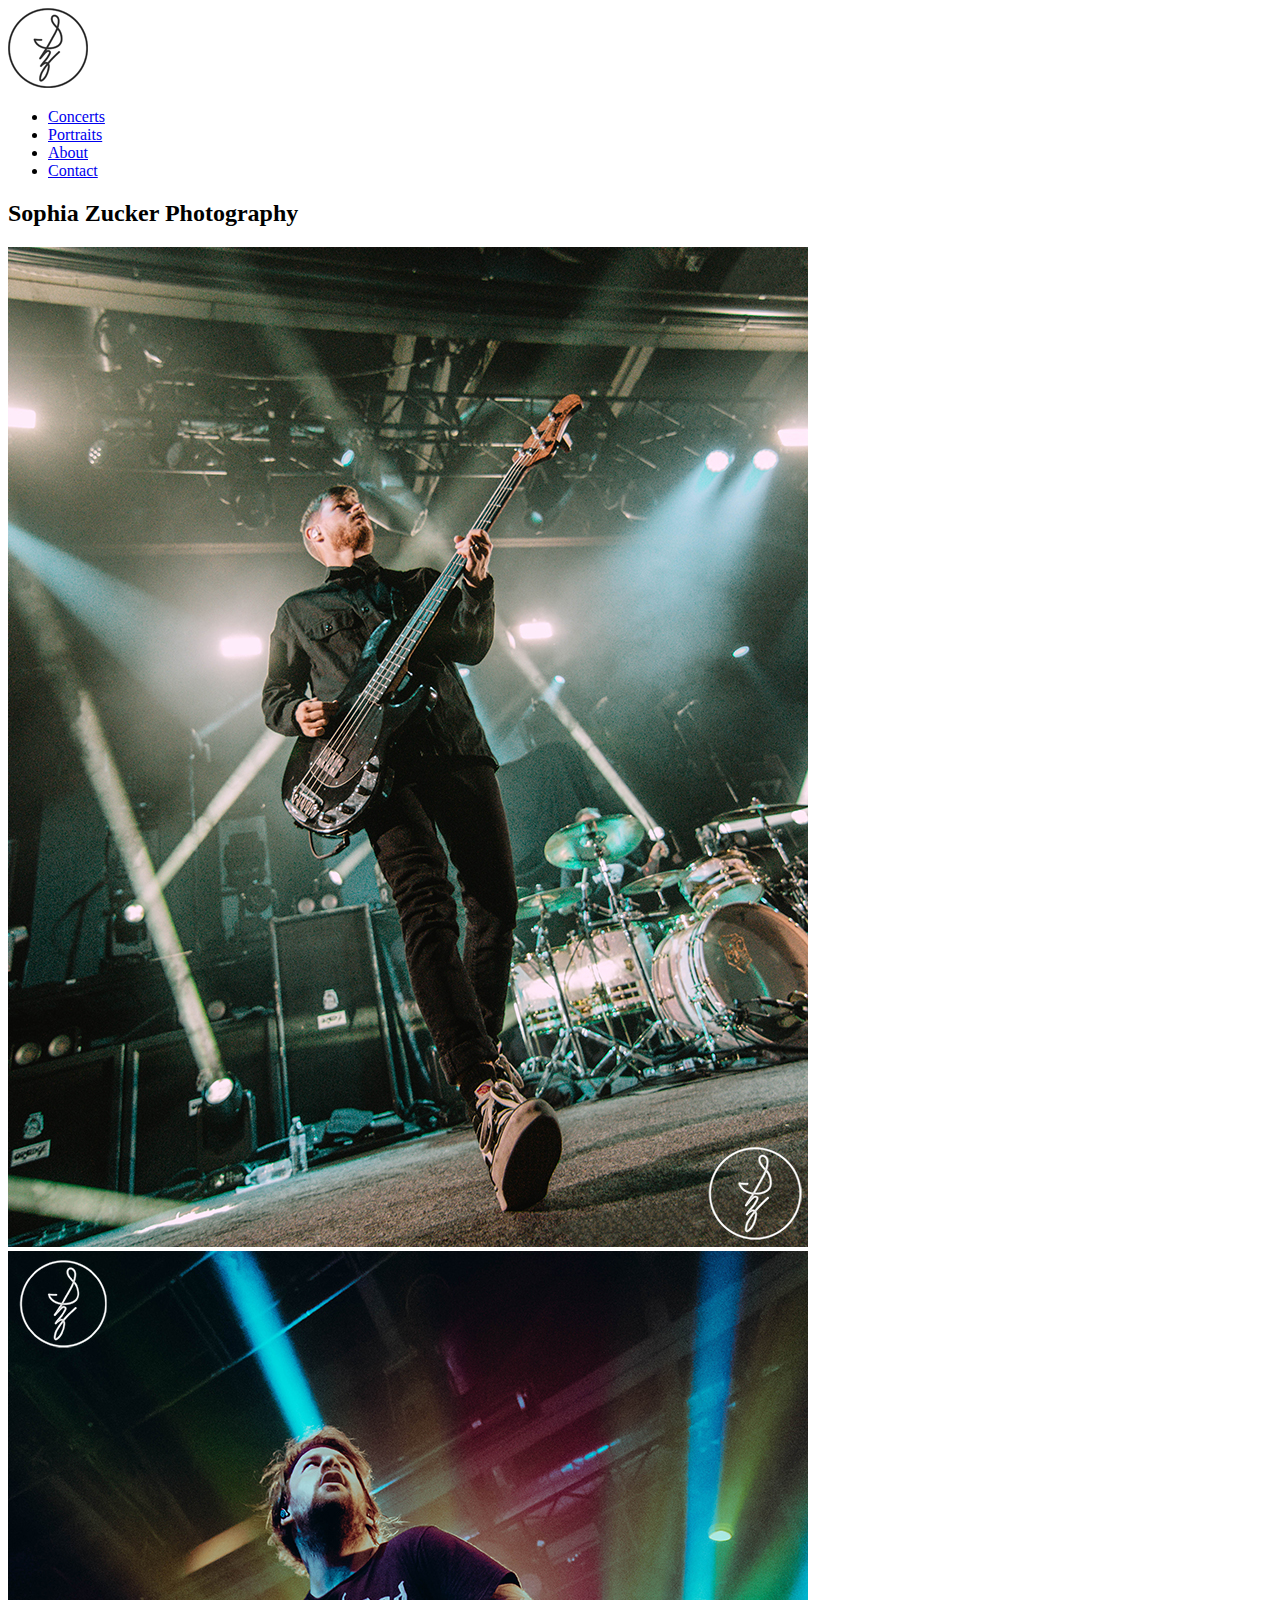
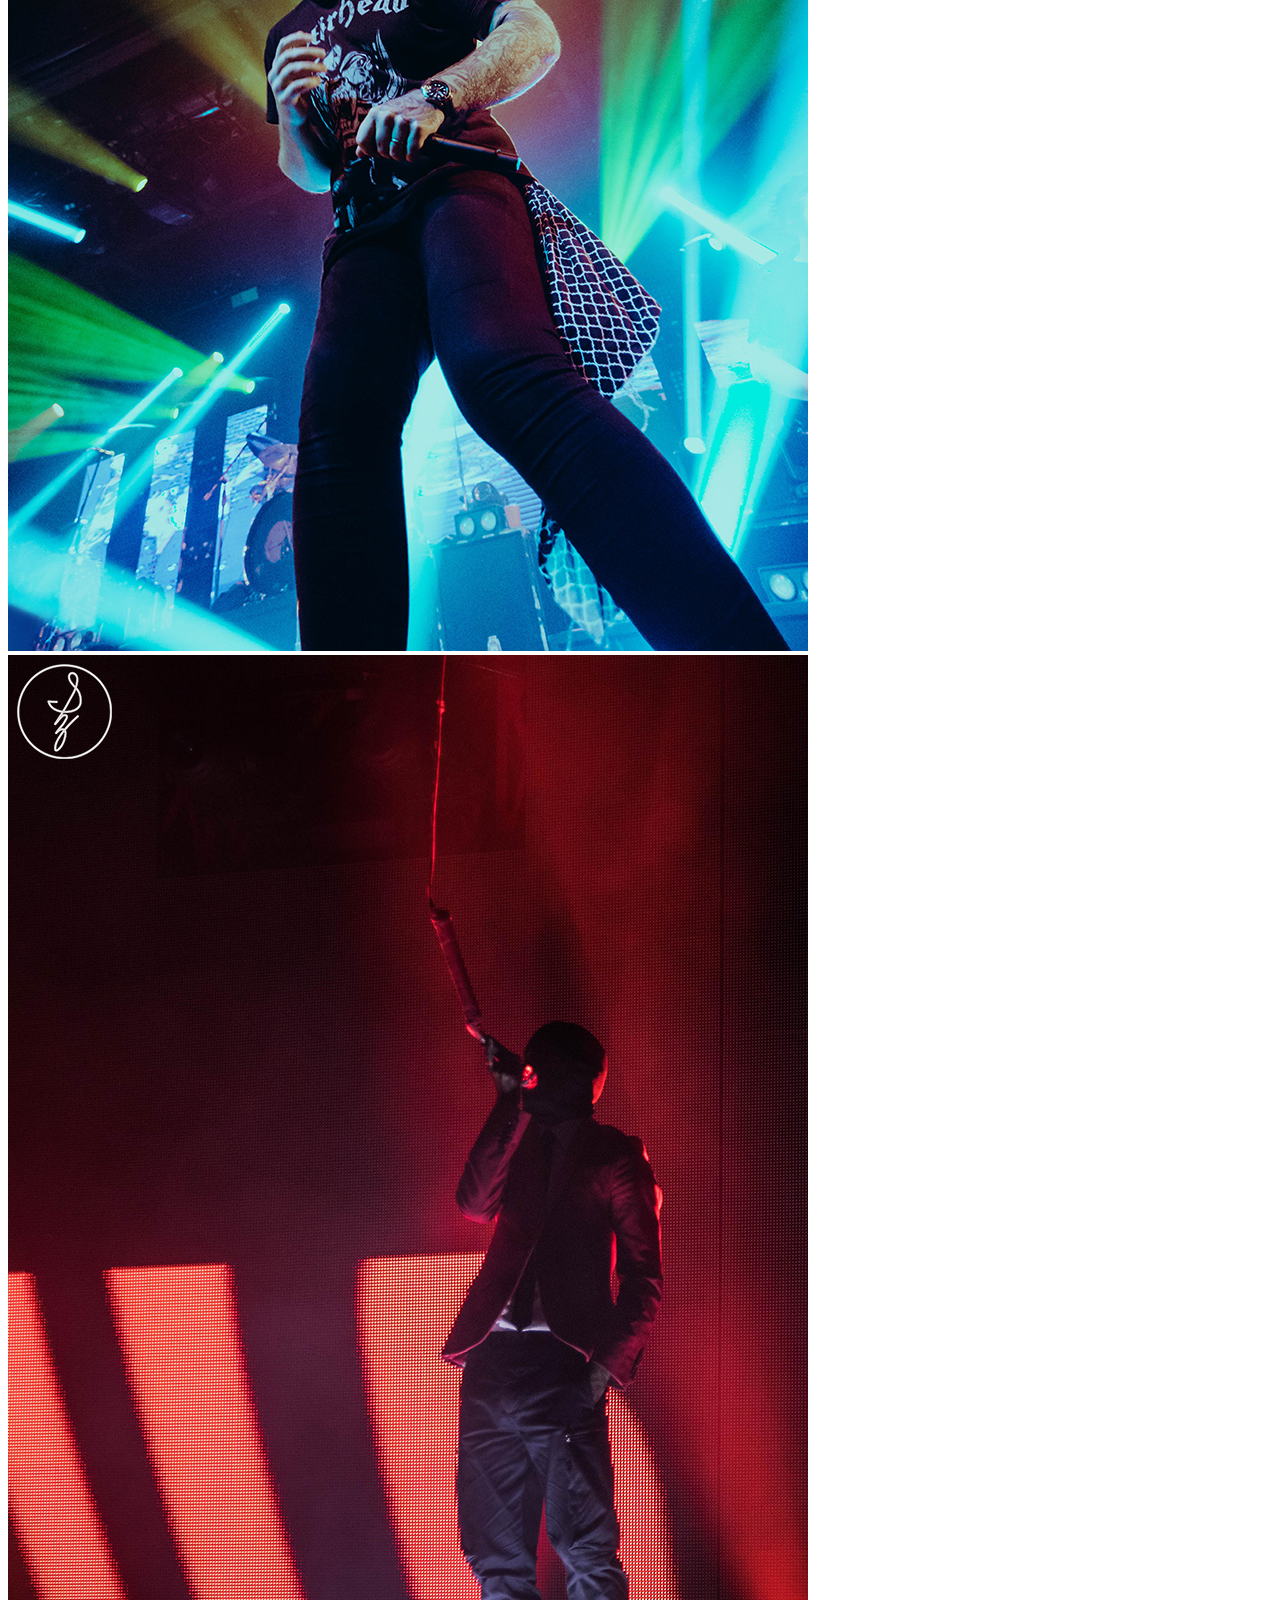
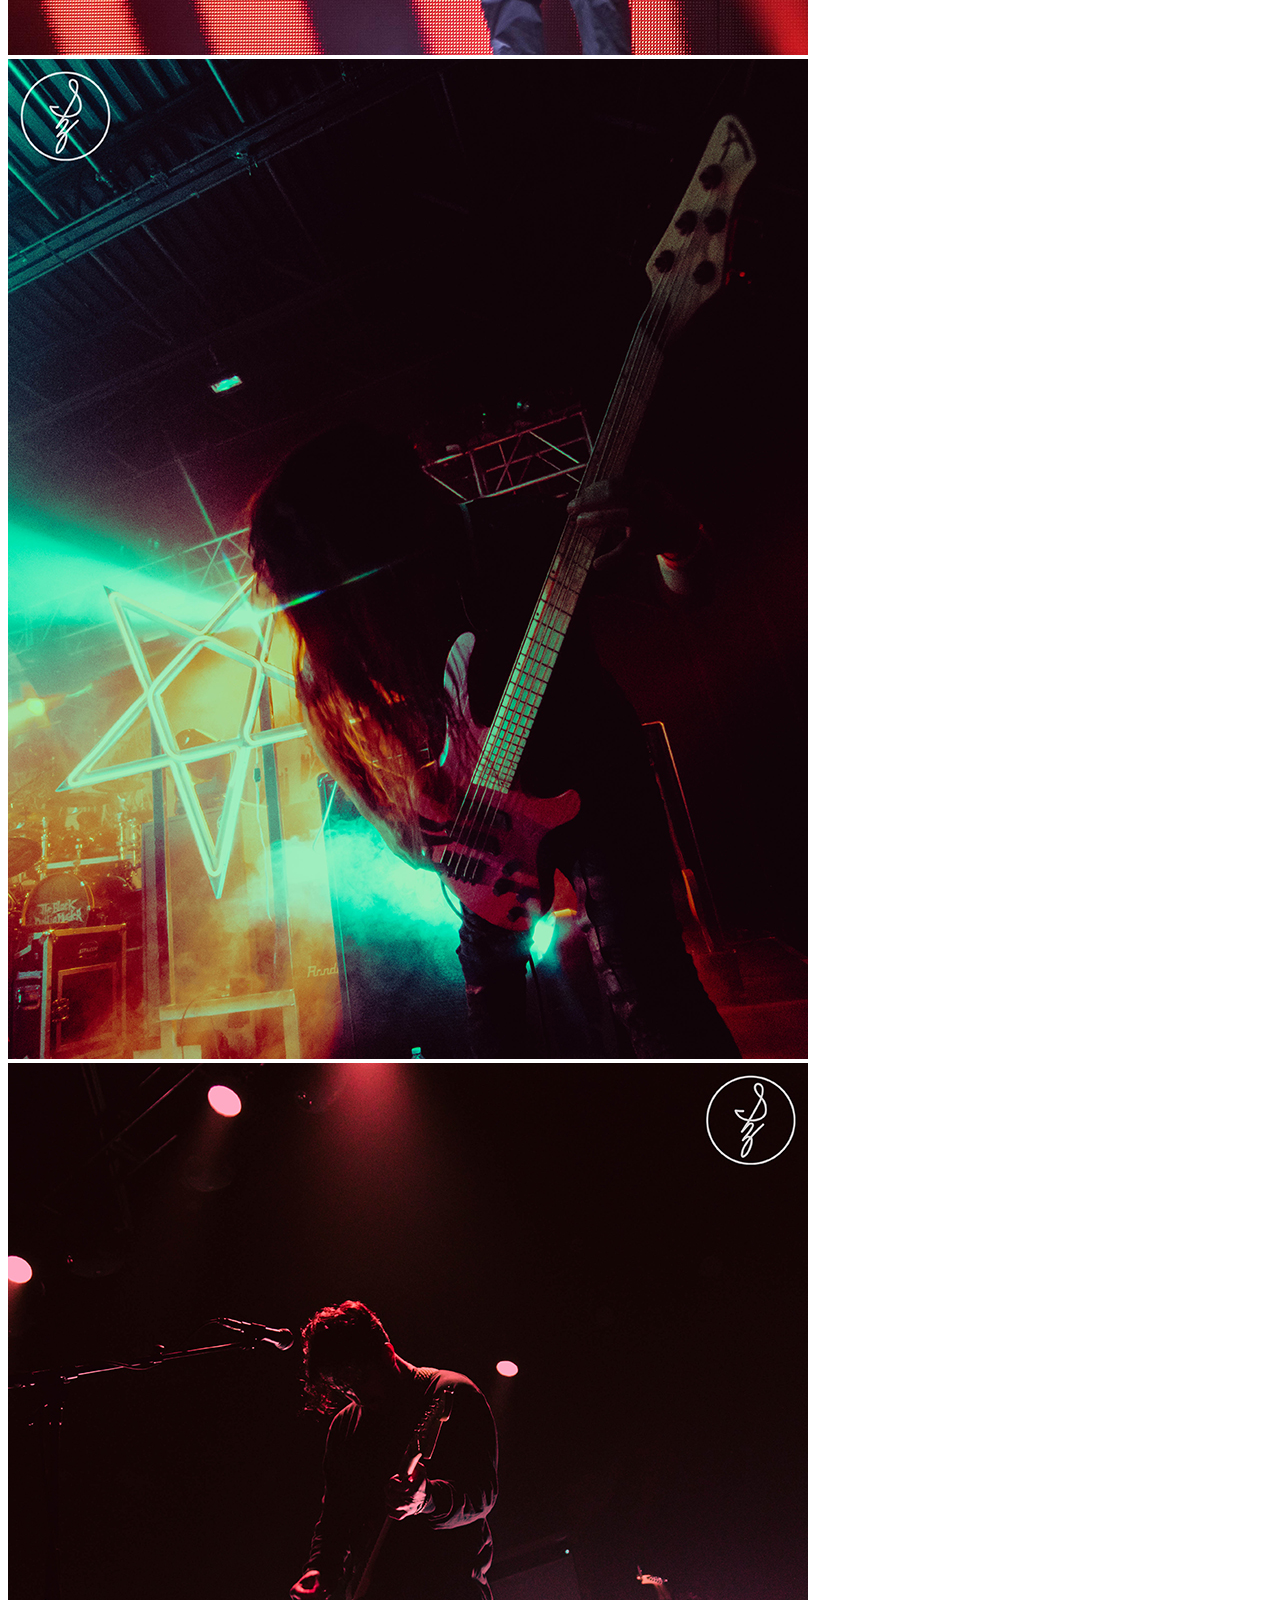
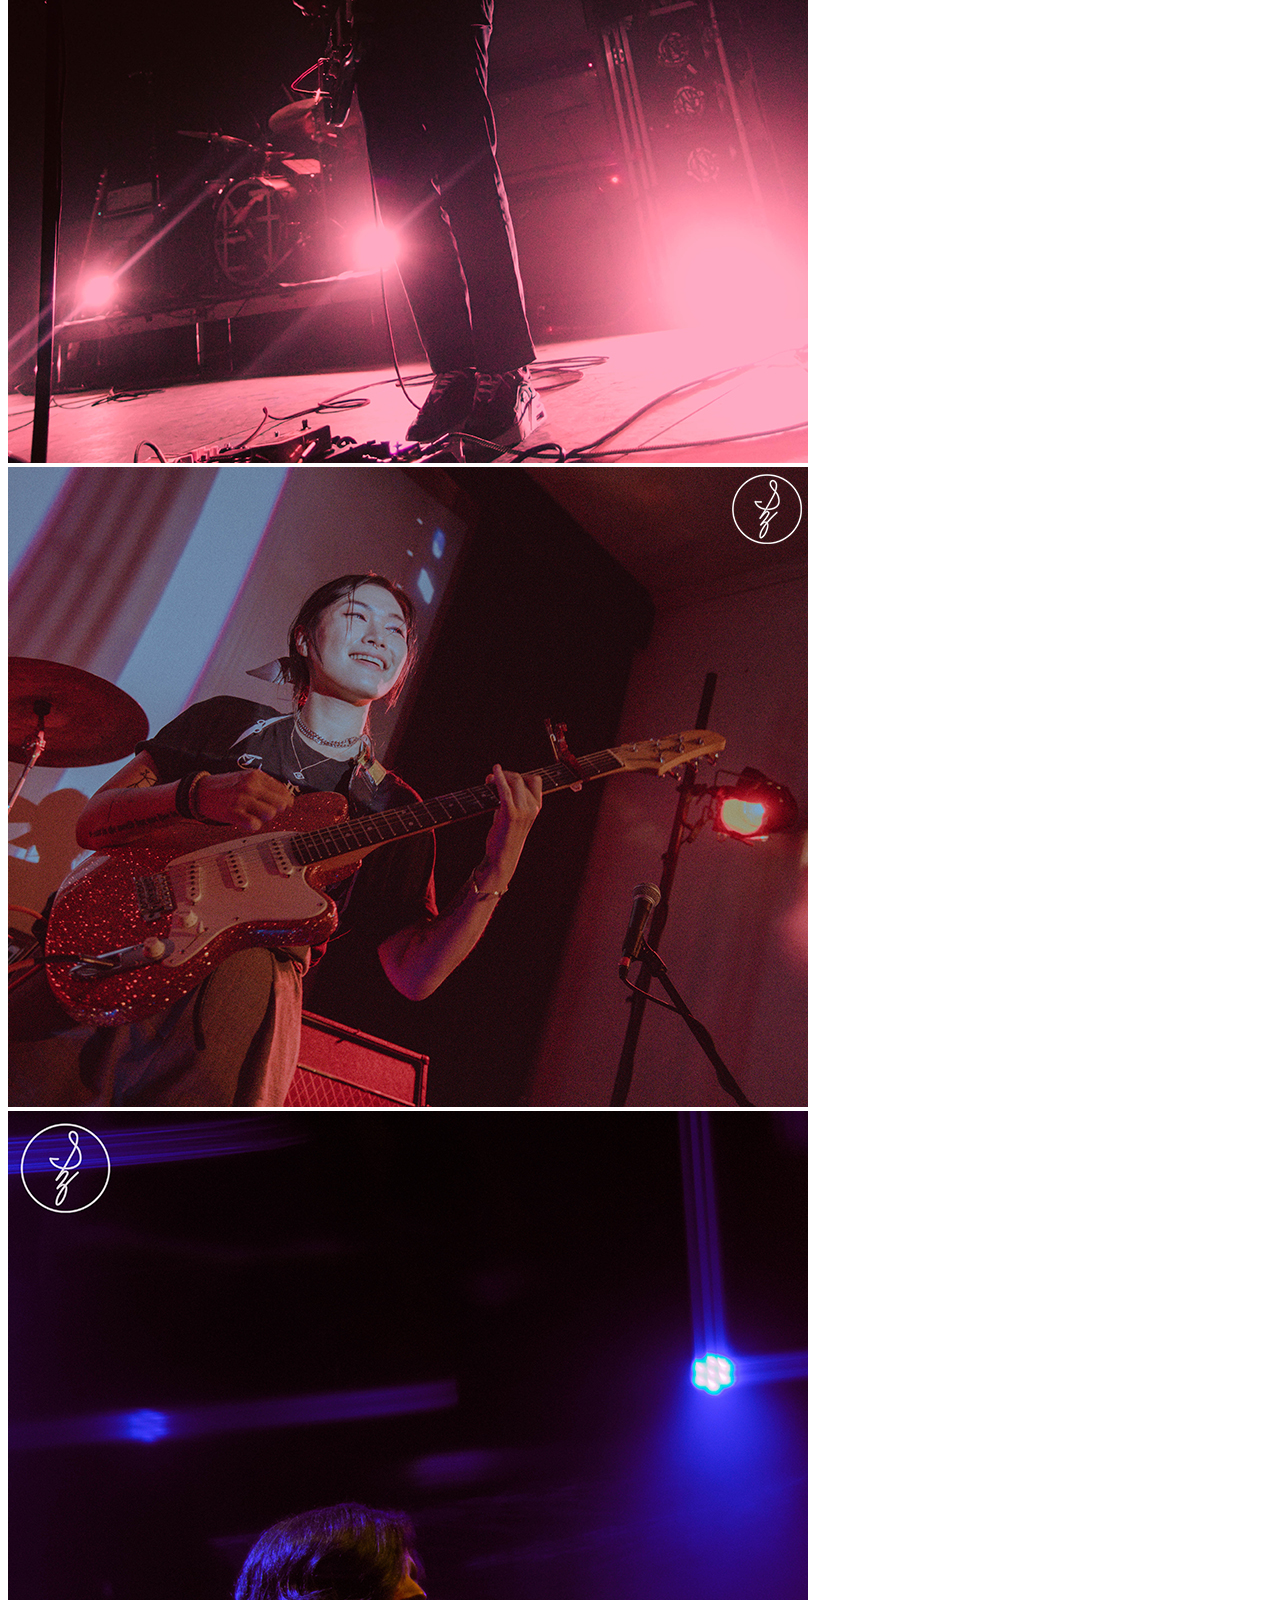
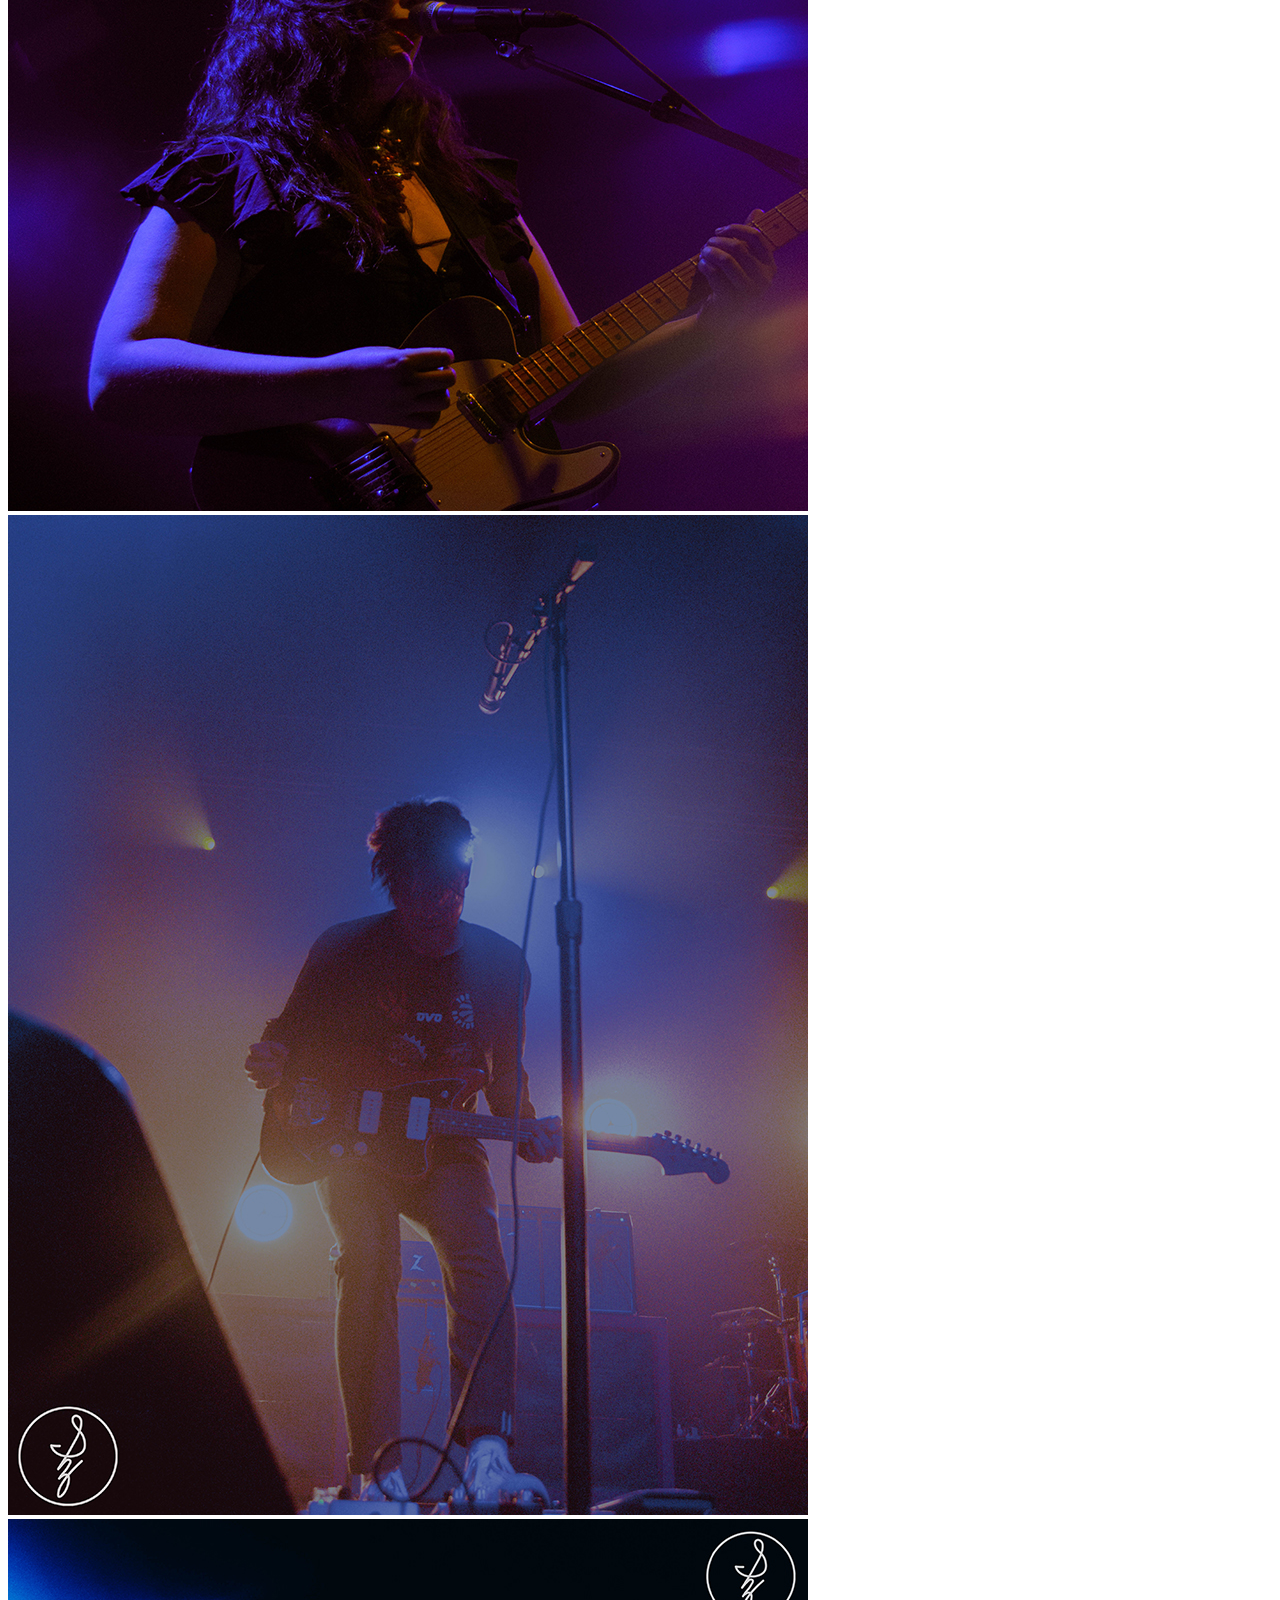
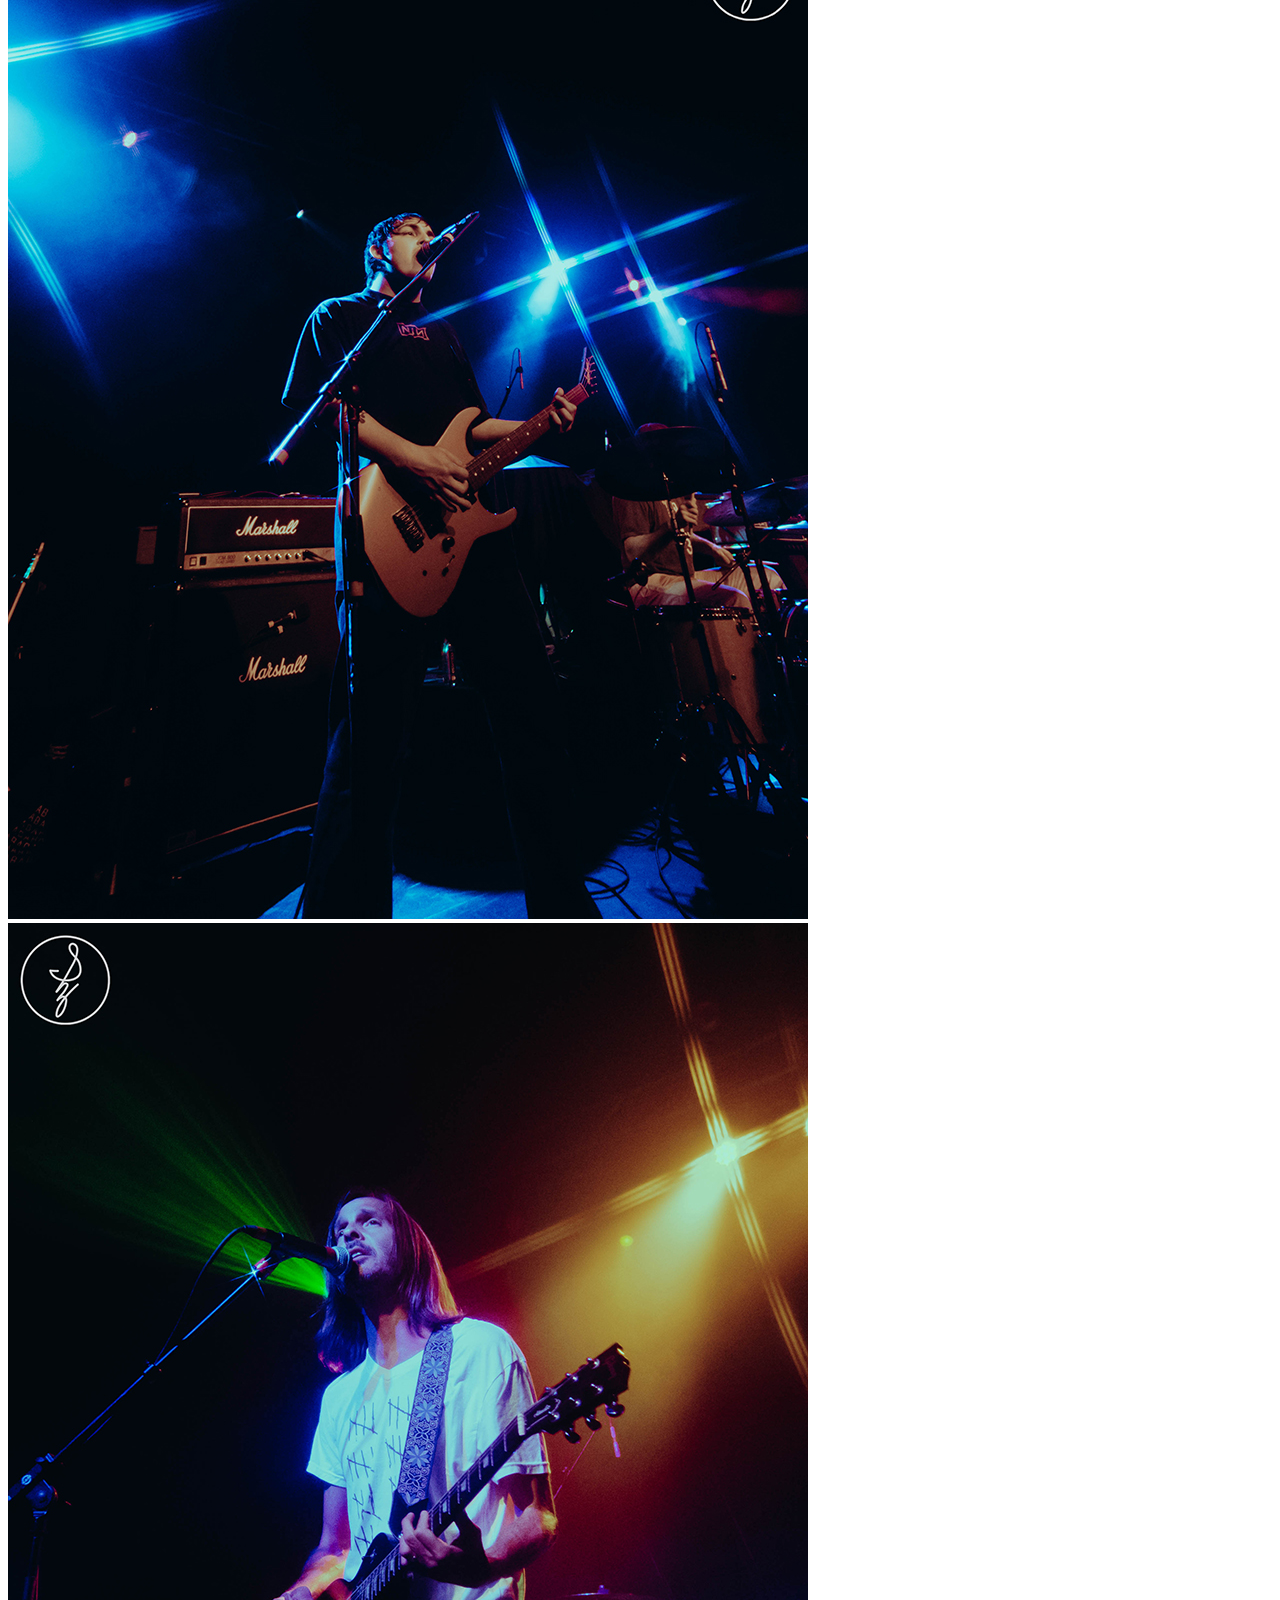
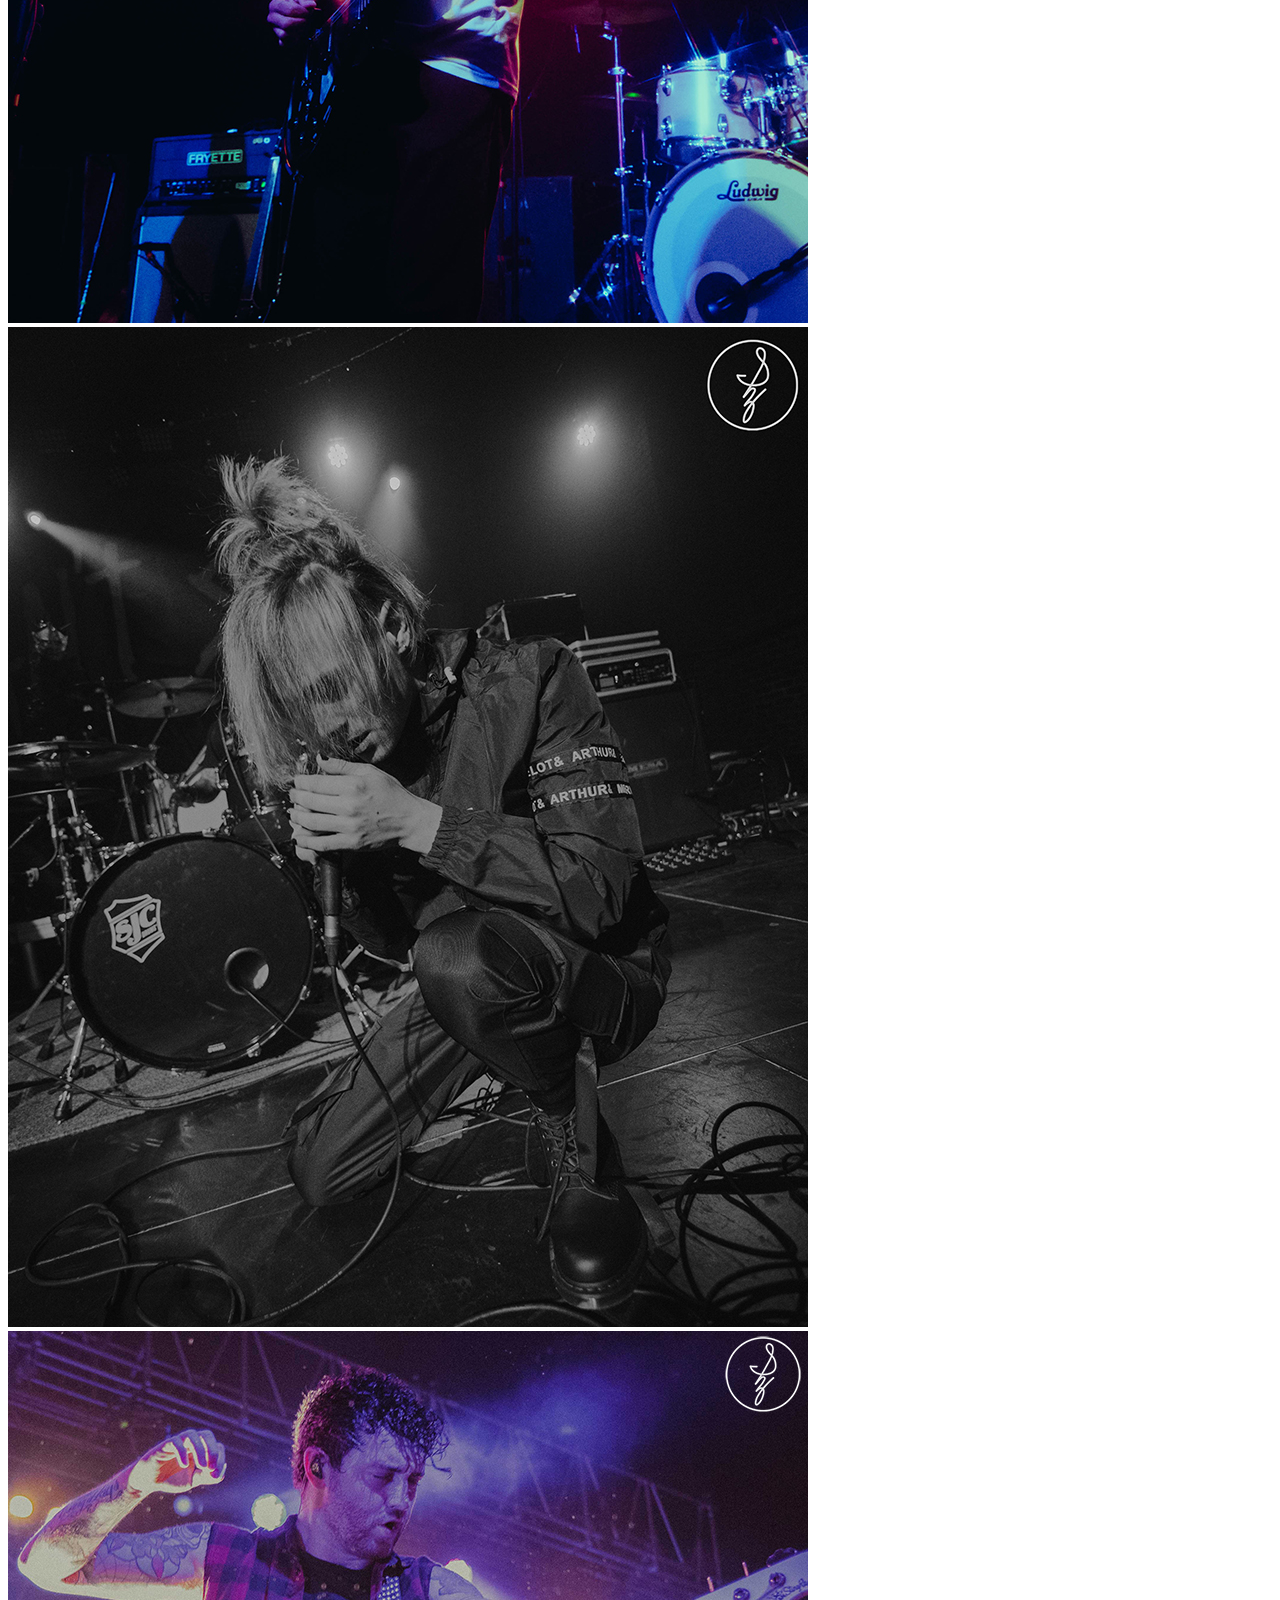
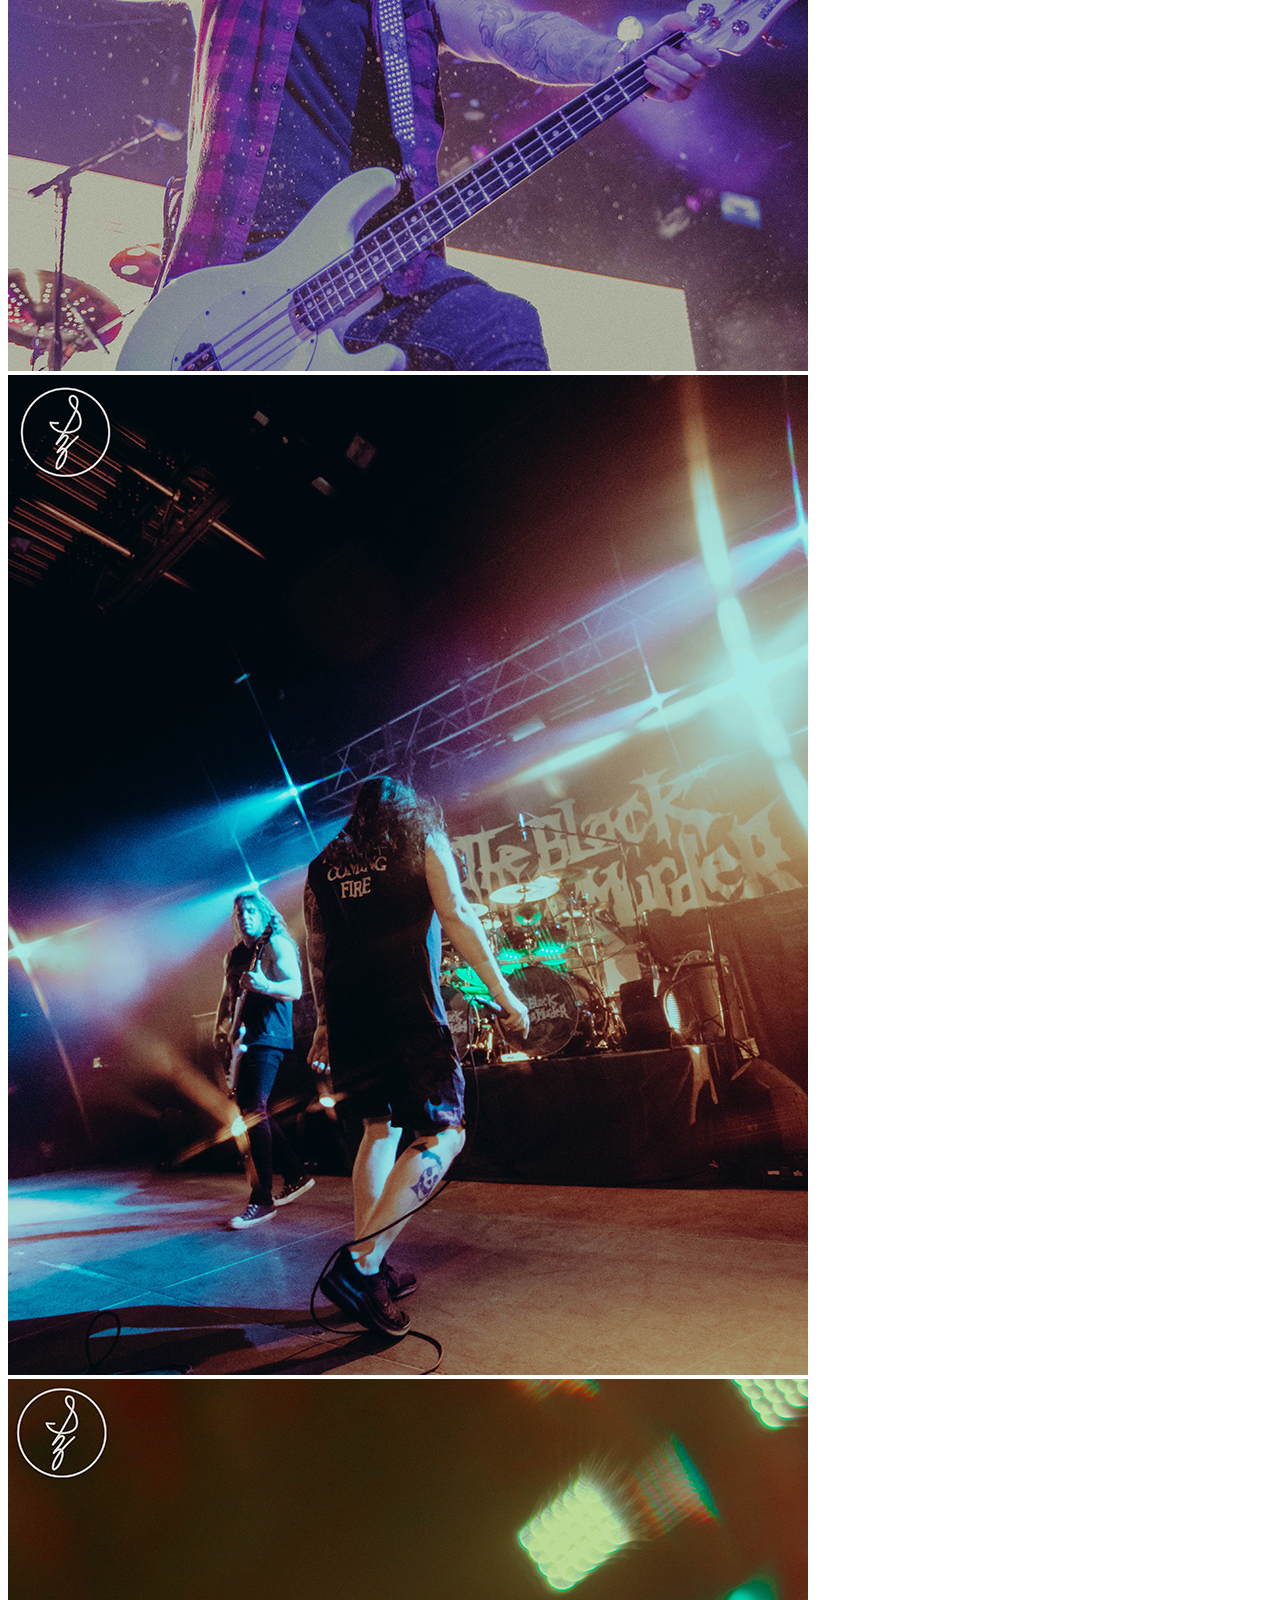
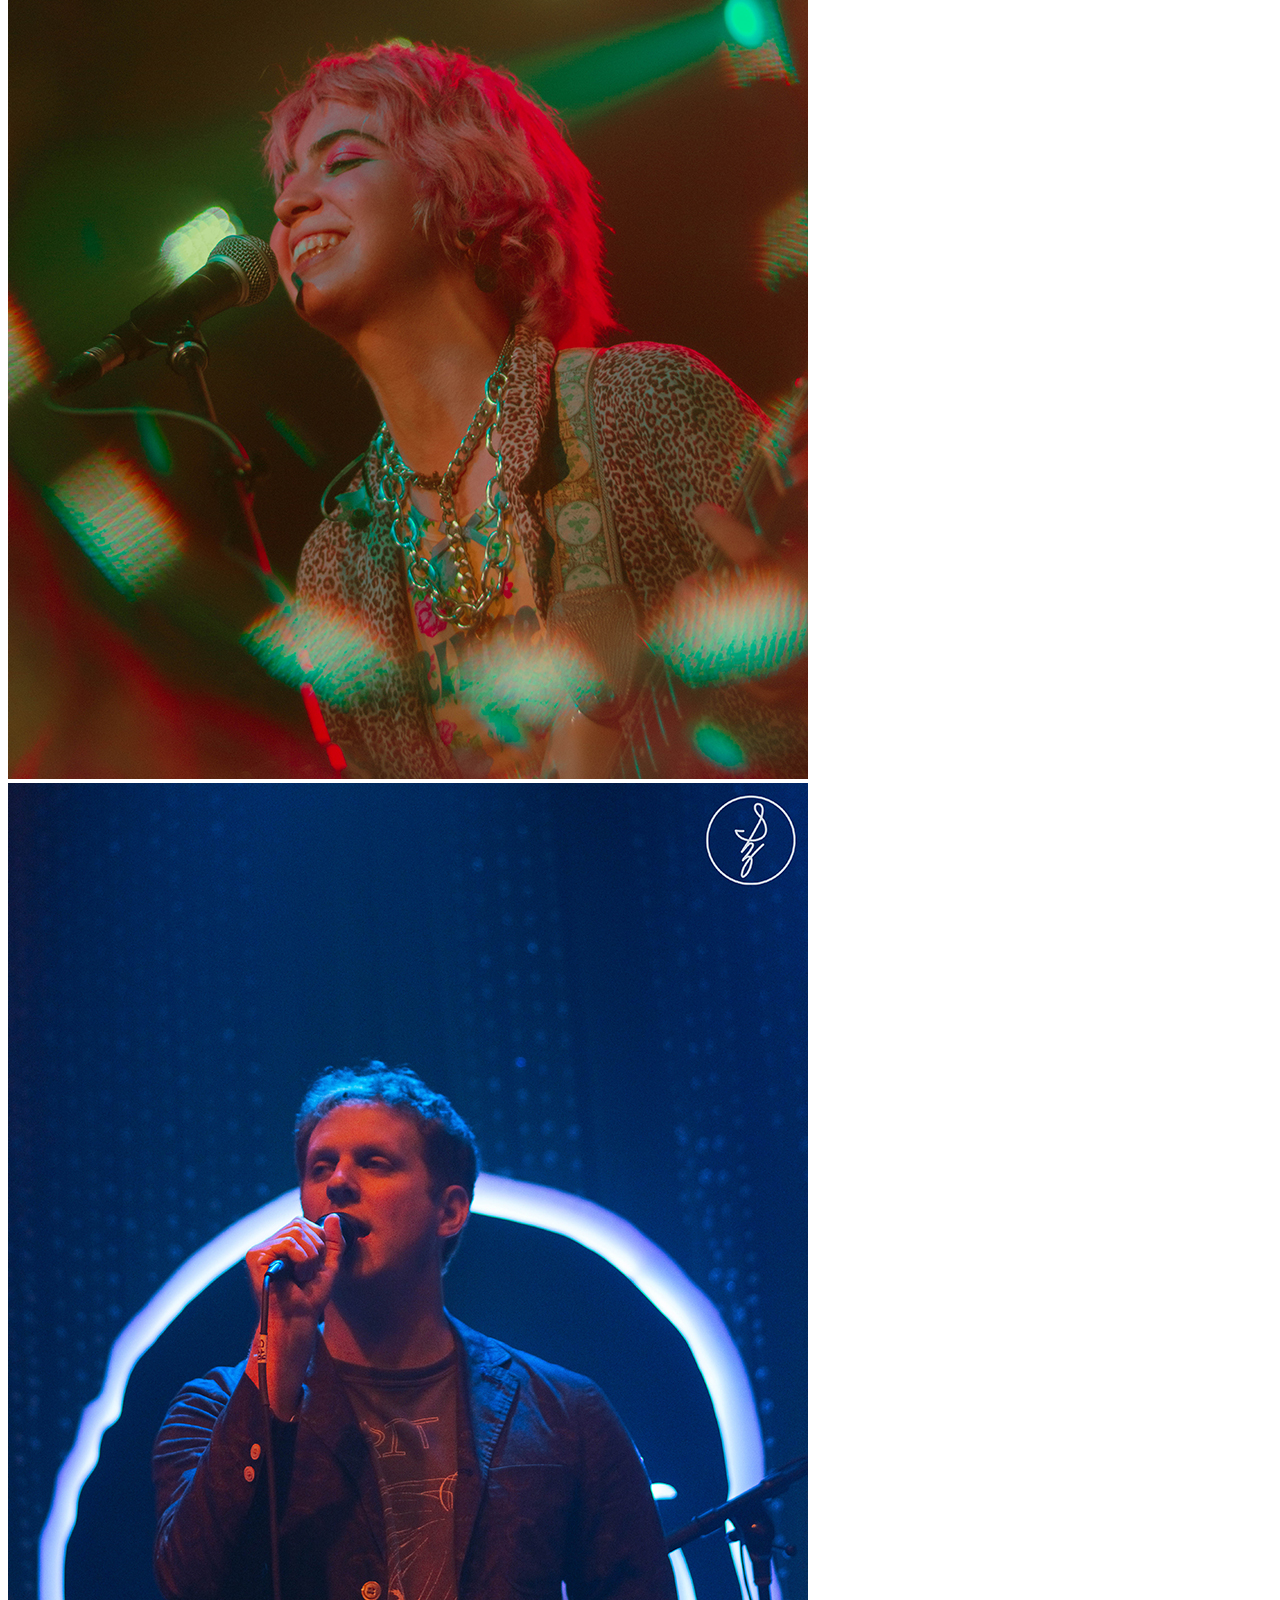
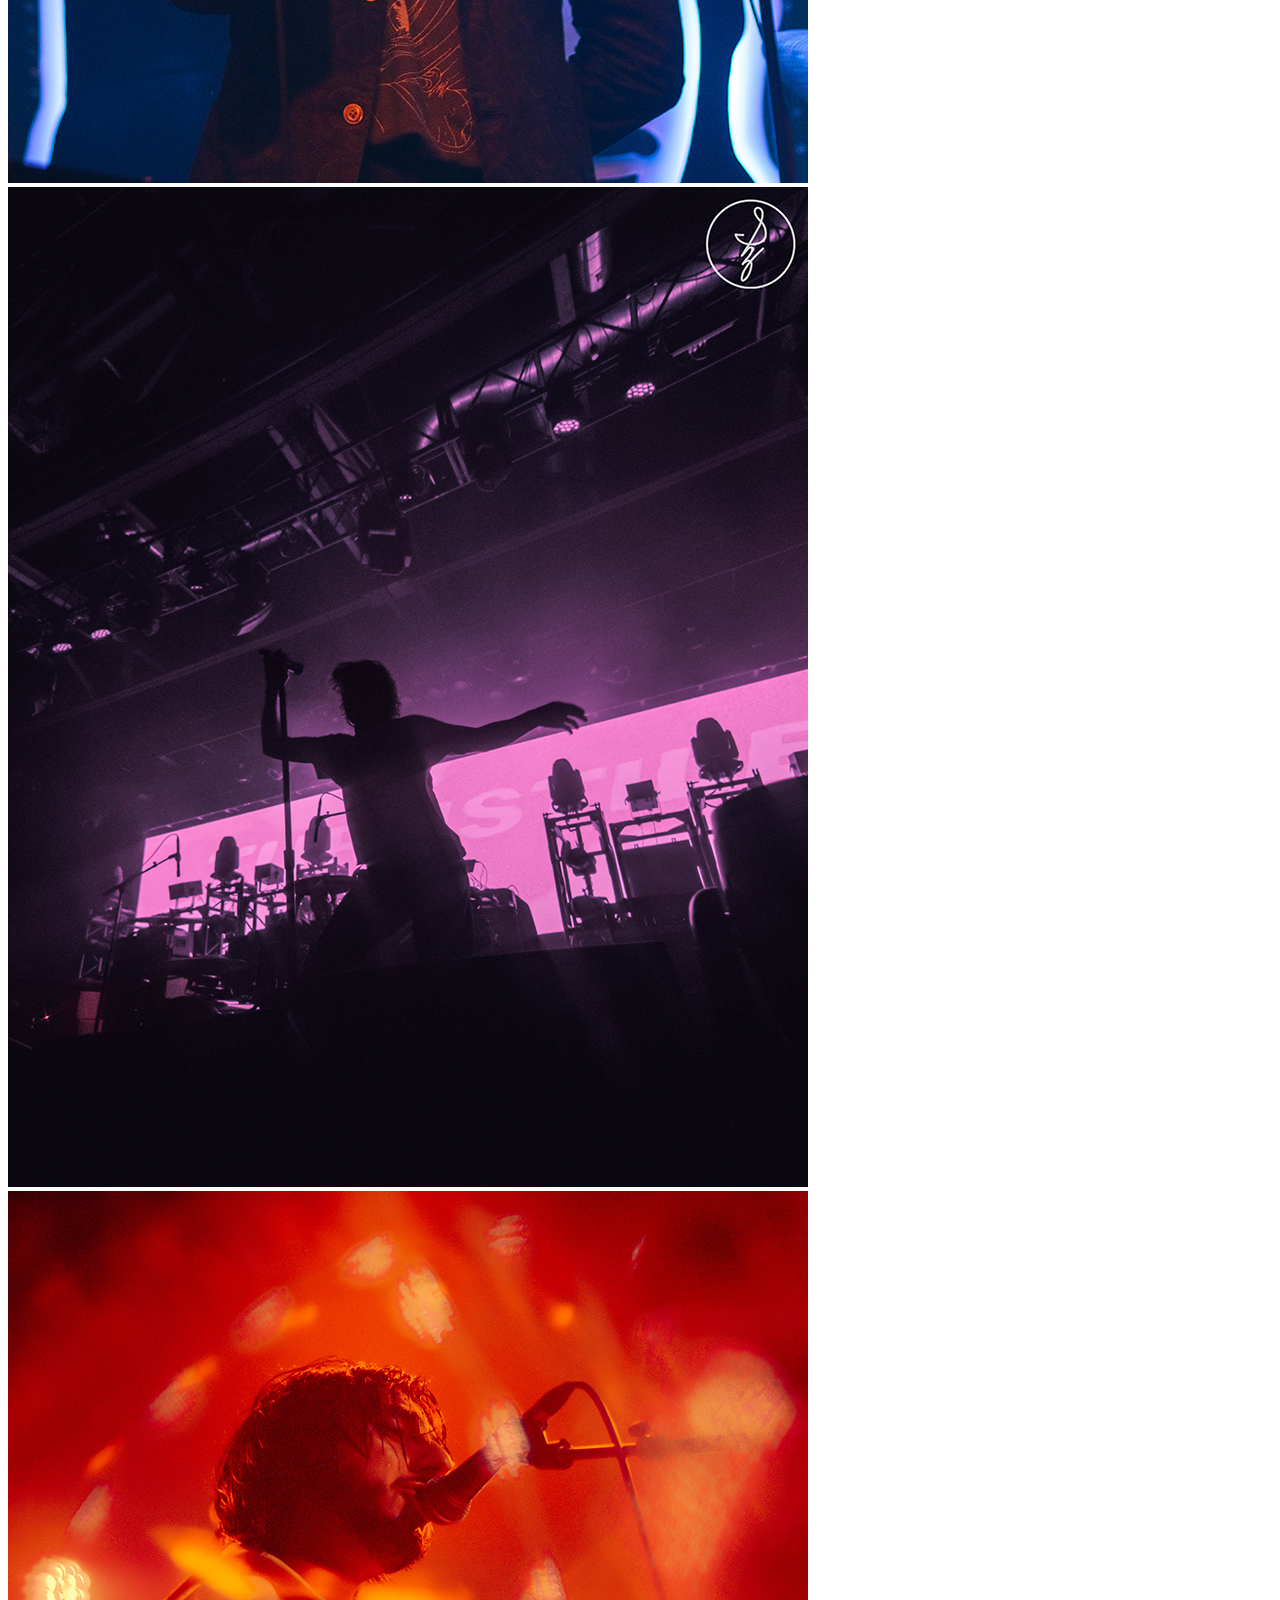
==== index.html @ 26c32235 "🚸🥅 Nav links" ====
<!DOCTYPE html>
<html lang="en">
<head>
    <meta charset="UTF-8">
    <meta http-equiv="X-UA-Compatible" content="IE=edge">
    <meta name="viewport" content="width=>, initial-scale=1.0">
    <title>Document</title>
</head>
<body>
    <header>
        <!--put logo here-->
        <img src="images/Logo.png" alt="Logo">
    </header>
    <nav>
        <!--navbar here, get help for this!!-->
        <nav class="navbar">
            <ul class="nav-menu">
                <li class="nav-item">
                    <a href="file:///Users/sophiazucker/Documents/Drexel/Classes/IDM%20221/idm221-sez42/index.html">Concerts</a>
                </li>
                <li class="nav-item">
                    <a href="file:///Users/sophiazucker/Documents/Drexel/Classes/IDM%20221/idm221-sez42/portraits.html">Portraits</a>
                </li>
                <li class="nav-item">
                    <a href="file:///Users/sophiazucker/Documents/Drexel/Classes/IDM%20221/idm221-sez42/about.html">About</a>
                </li>
                <li class="nav-item">
                    <a href="file:///Users/sophiazucker/Documents/Drexel/Classes/IDM%20221/idm221-sez42/contact.html">Contact</a>
                </li>
            </ul>
            <div class="hamburger">
                <span class="bar"></span>
                <span class="bar"></span>
                <span class="bar"></span>
            </div>
                </nav>
    </nav>
    <main> 
        <!--put big section with name here, and pics under-->
        <section>
            <h2>Sophia Zucker Photography</h2>
        </section>
        <img class="concert-imgs" src="images/c1.jpg"/>
        <img class="concert-imgs" src="images/c2.jpg"/>
        <img class="concert-imgs" src="images/c3.jpg"/>
        <img class="concert-imgs" src="images/c4.jpg"/>
        <img class="concert-imgs" src="images/c5.jpg"/>
        <img class="concert-imgs" src="images/c6.jpg"/>
        <img class="concert-imgs" src="images/c7.jpg"/>
        <img class="concert-imgs" src="images/c8.jpg"/>
        <img class="concert-imgs" src="images/c9.jpg"/>
        <img class="concert-imgs" src="images/c10.jpg"/>
        <img class="concert-imgs" src="images/c11.jpg"/>
        <img class="concert-imgs" src="images/c12.jpg"/>
        <img class="concert-imgs" src="images/c13.jpg"/>
        <img class="concert-imgs" src="images/c14.jpg"/>
        <img class="concert-imgs" src="images/c15.jpg"/>
        <img class="concert-imgs" src="images/c16.jpg"/>
        <img class="concert-imgs" src="images/c17.jpg"/>
        <img class="concert-imgs" src="images/c18.jpg"/>
        <img class="concert-imgs" src="images/c19.jpg"/>
        <img class="concert-imgs" src="images/c20.jpg"/>
        <img class="concert-imgs" src="images/c21.jpg"/>
        <img class="concert-imgs" src="images/c22.jpg"/>
        <img class="concert-imgs" src="images/c23.jpg"/>
        <img class="concert-imgs" src="images/c24.jpg"/>
    </main>
    <footer>
        <p>Copyright &copy; 2021 Sophia Zucker</p>
    </footer>
</body>
</html>
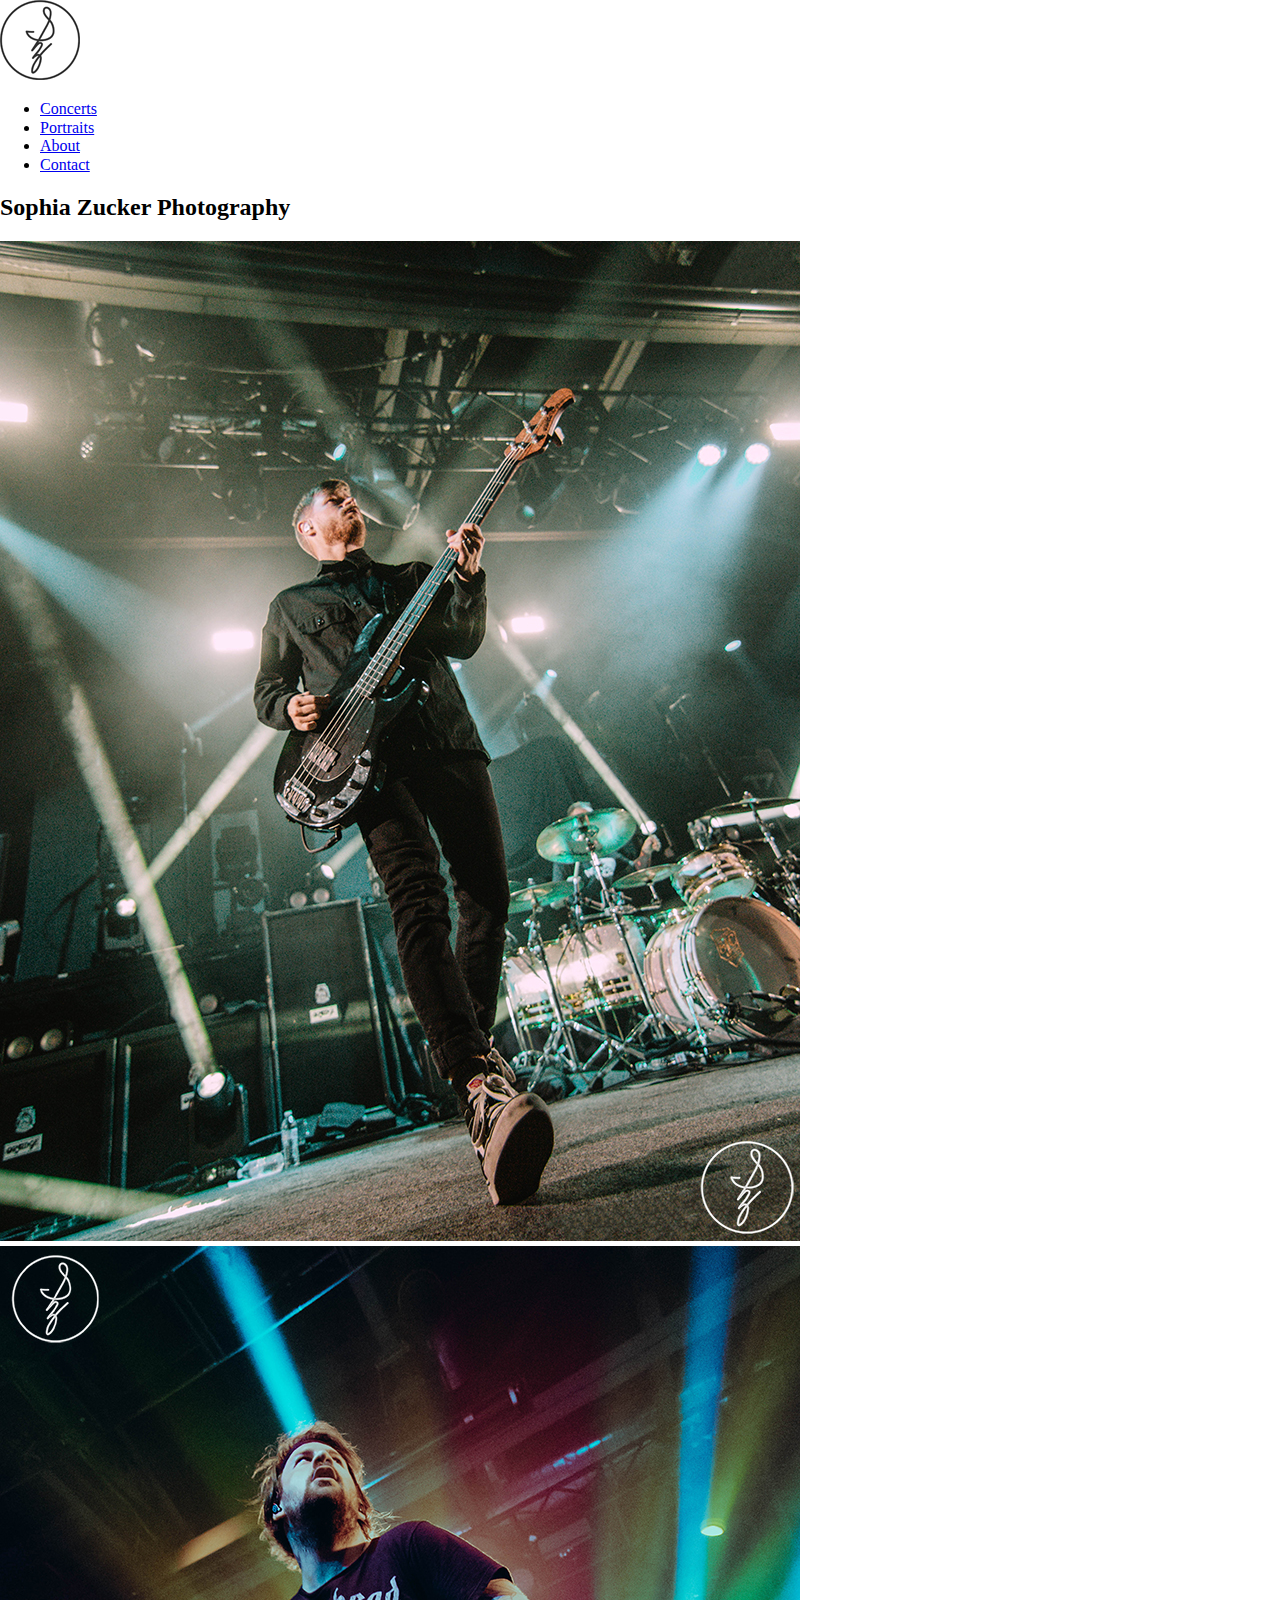
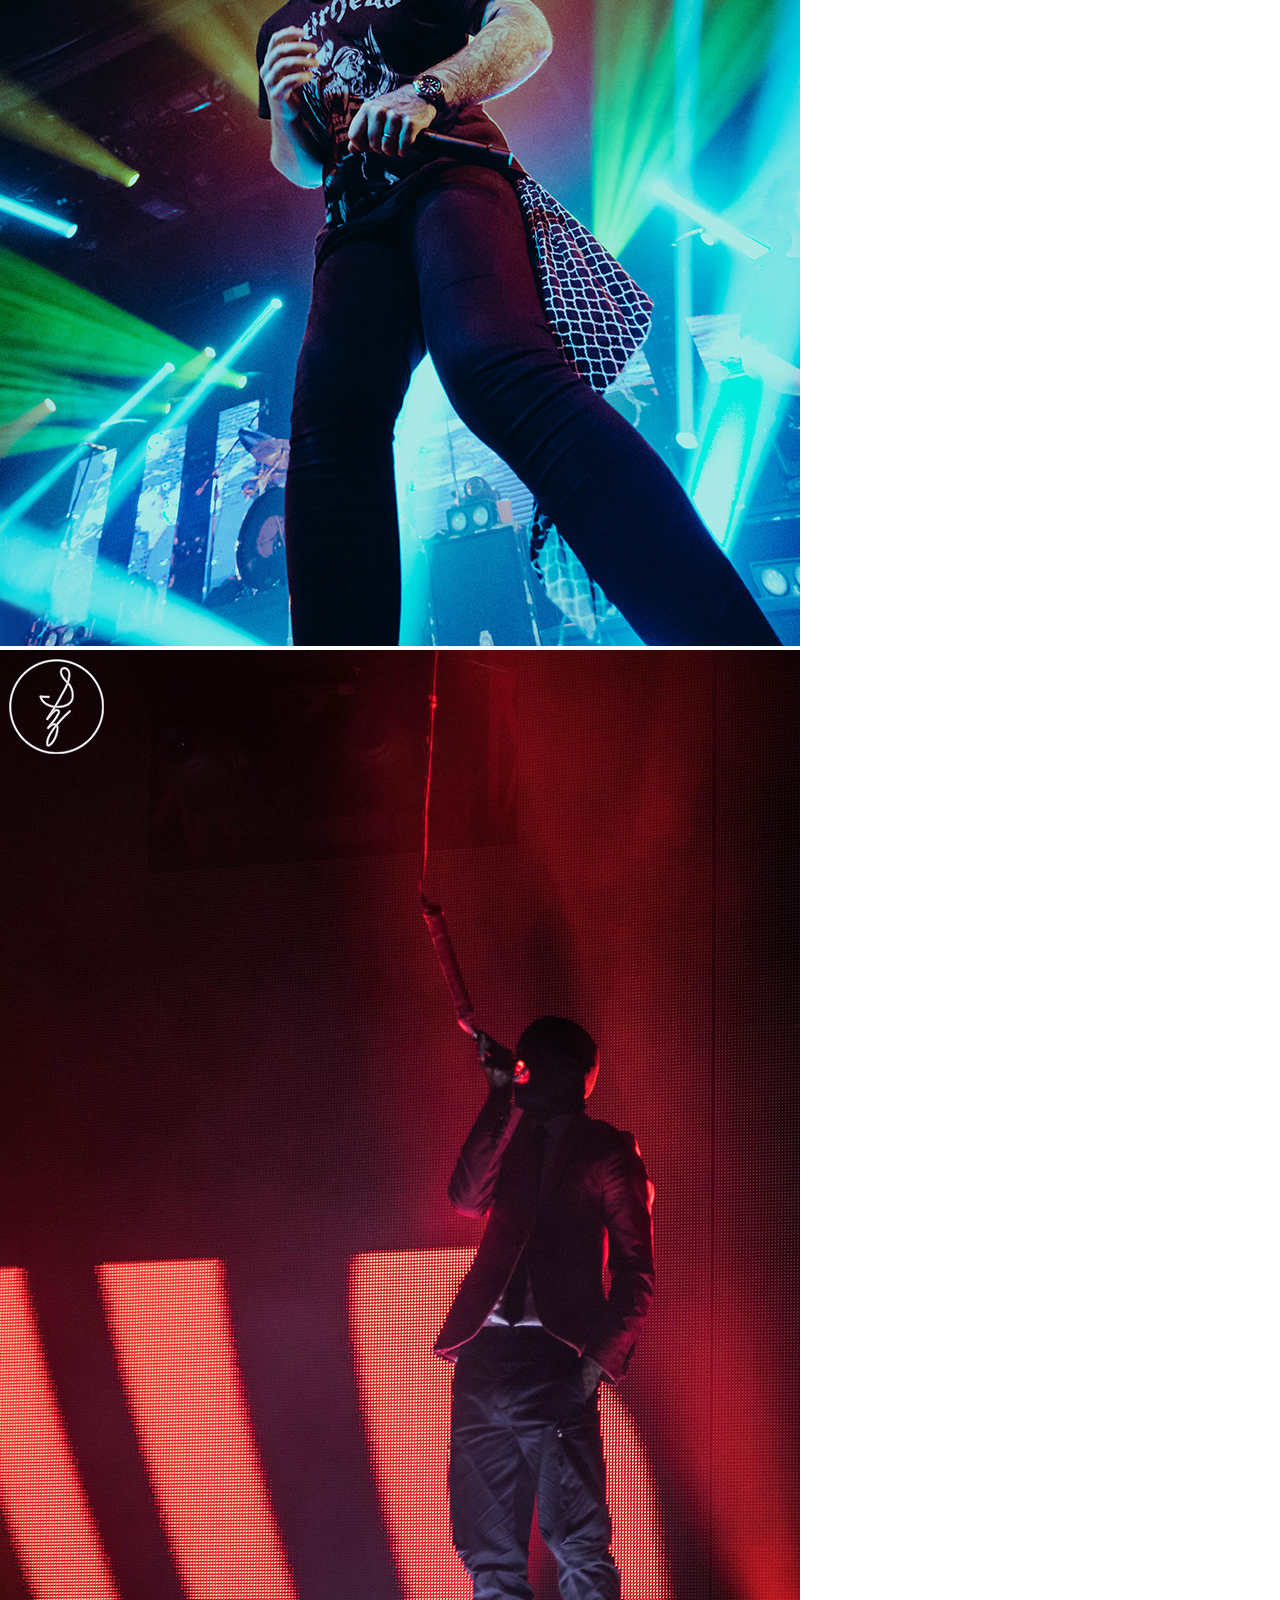
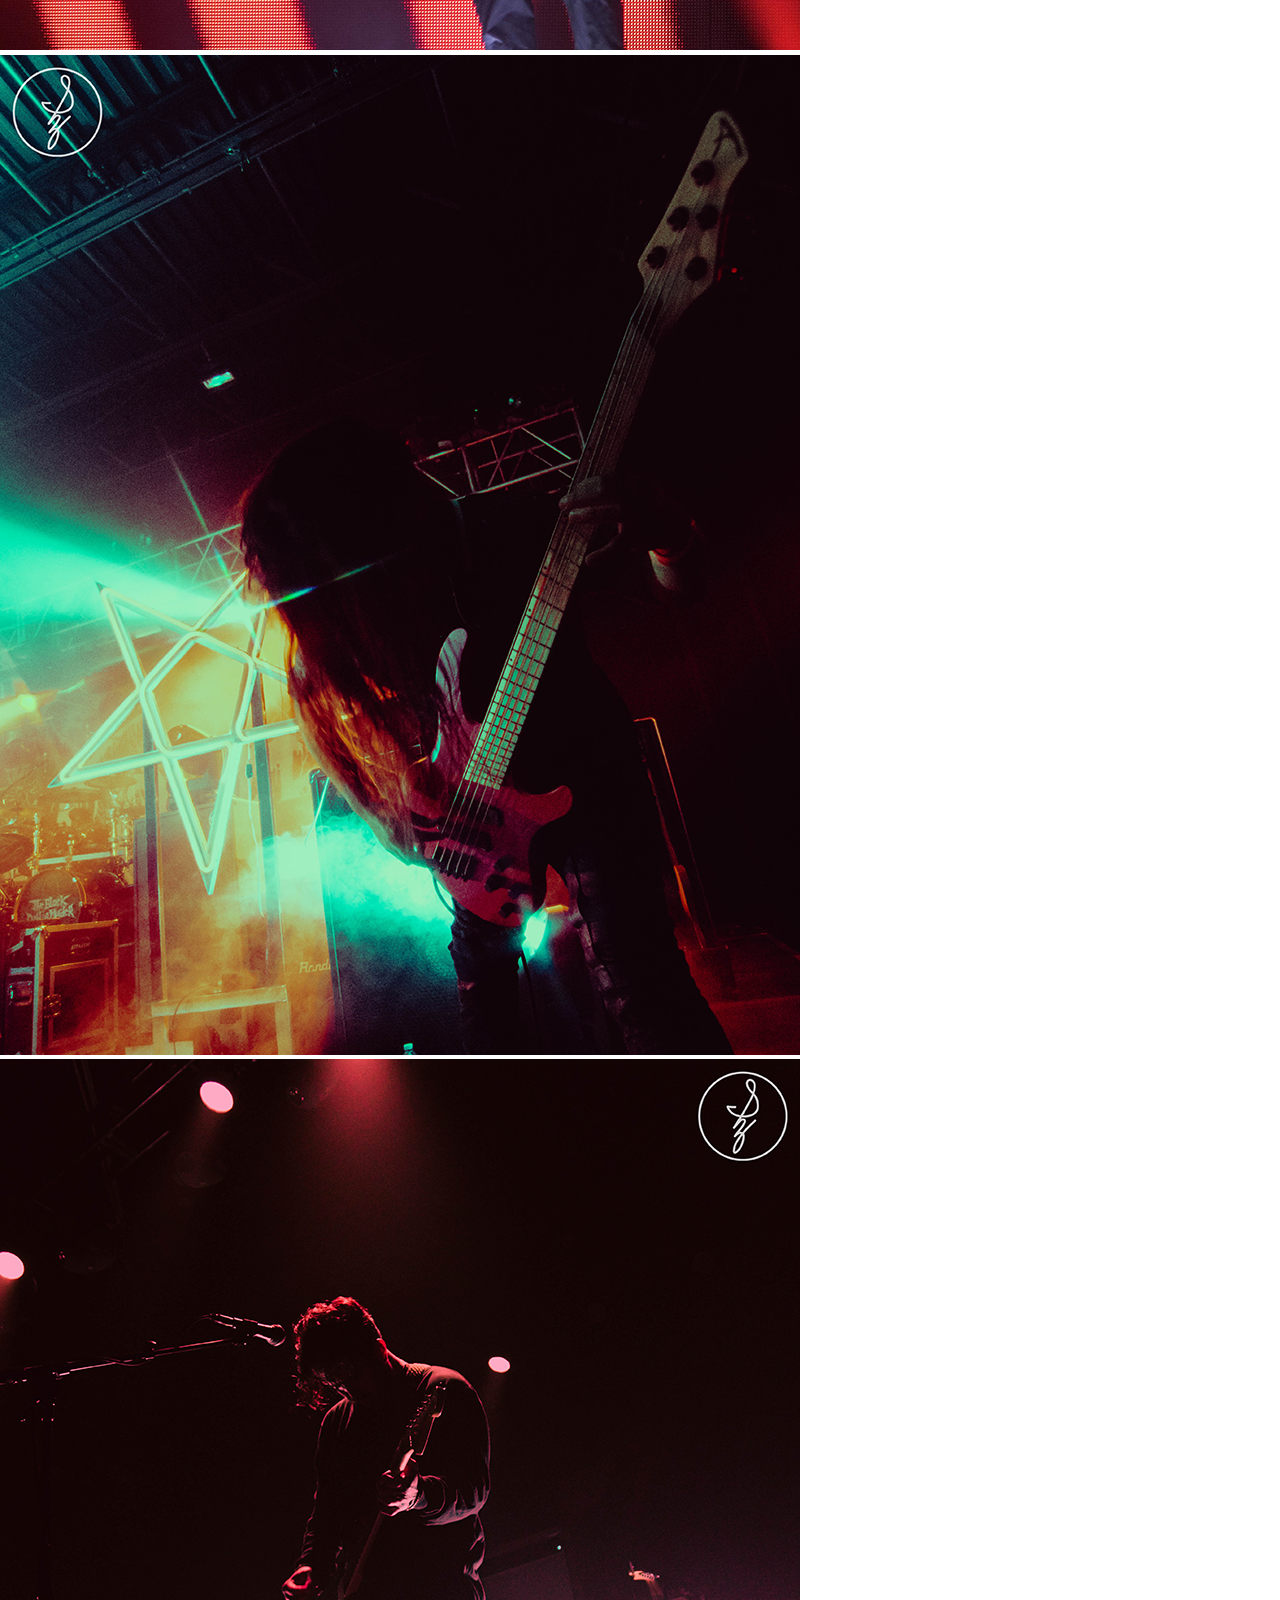
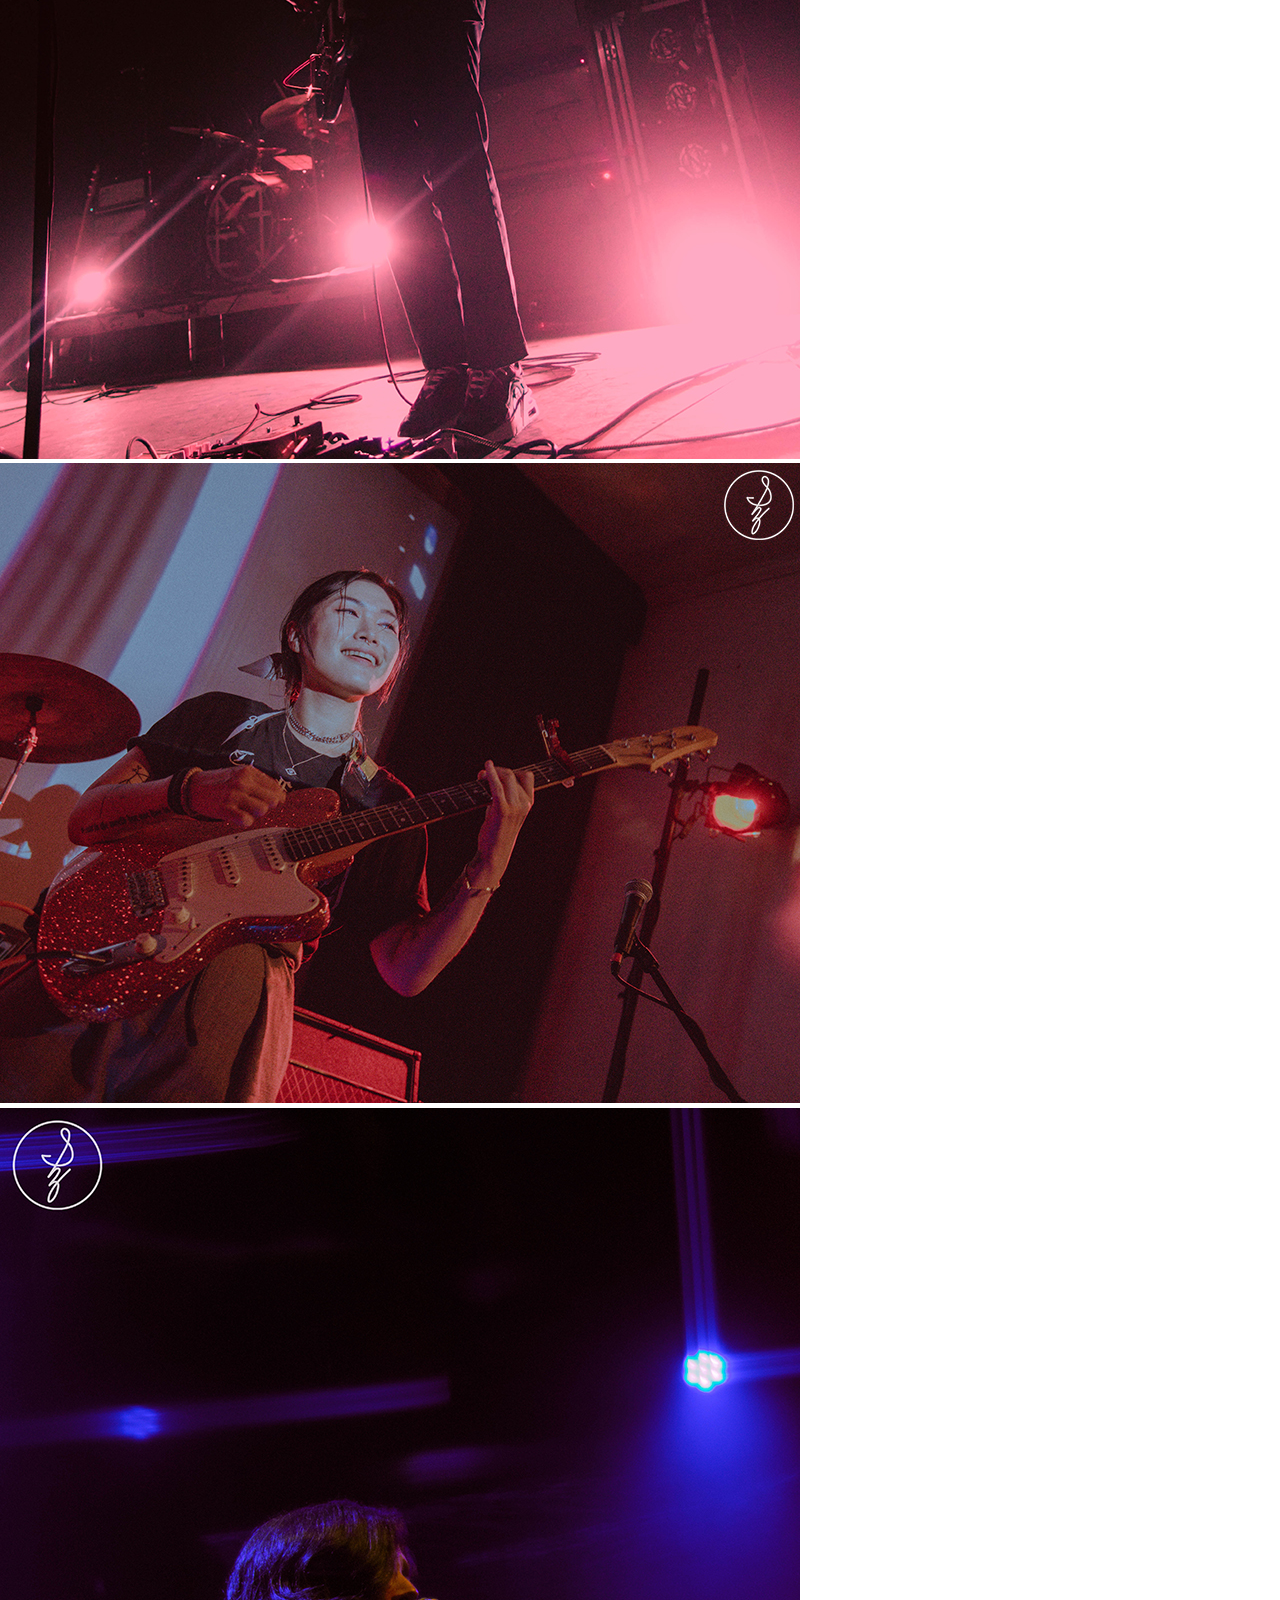
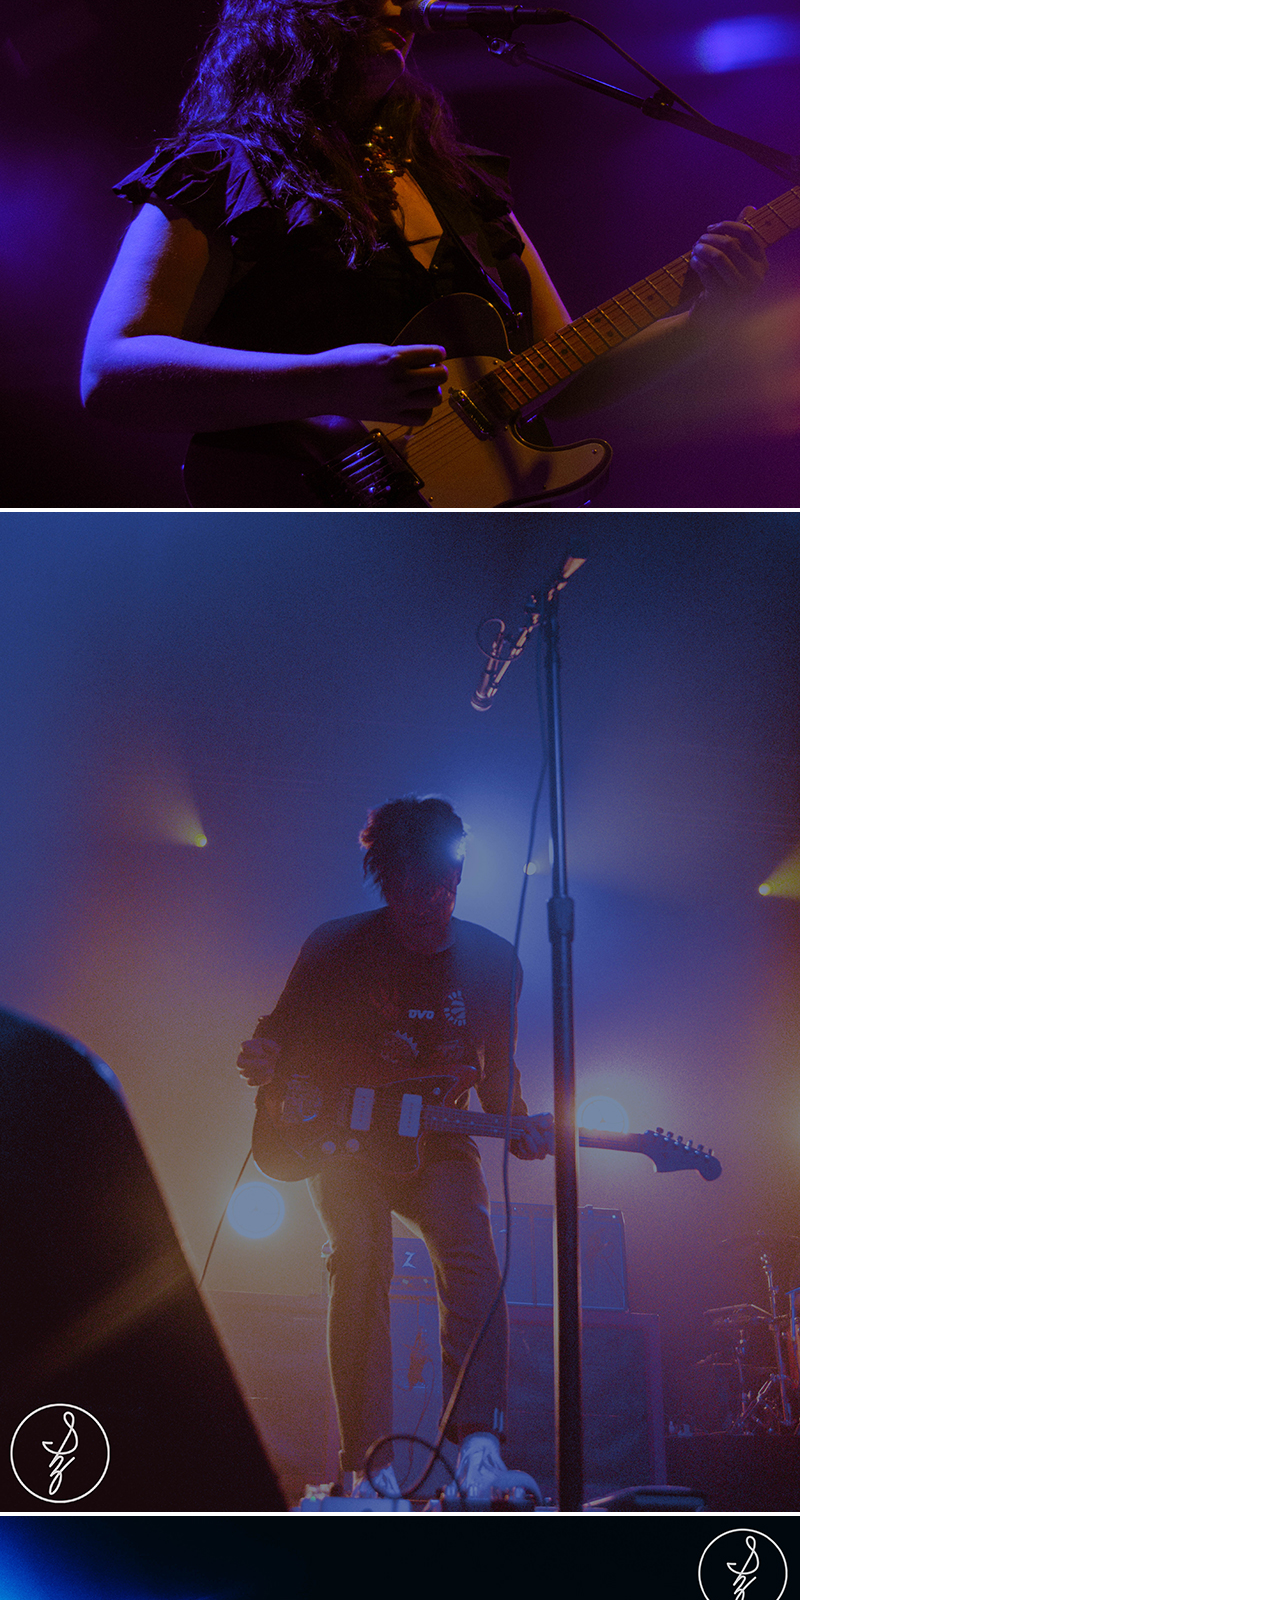
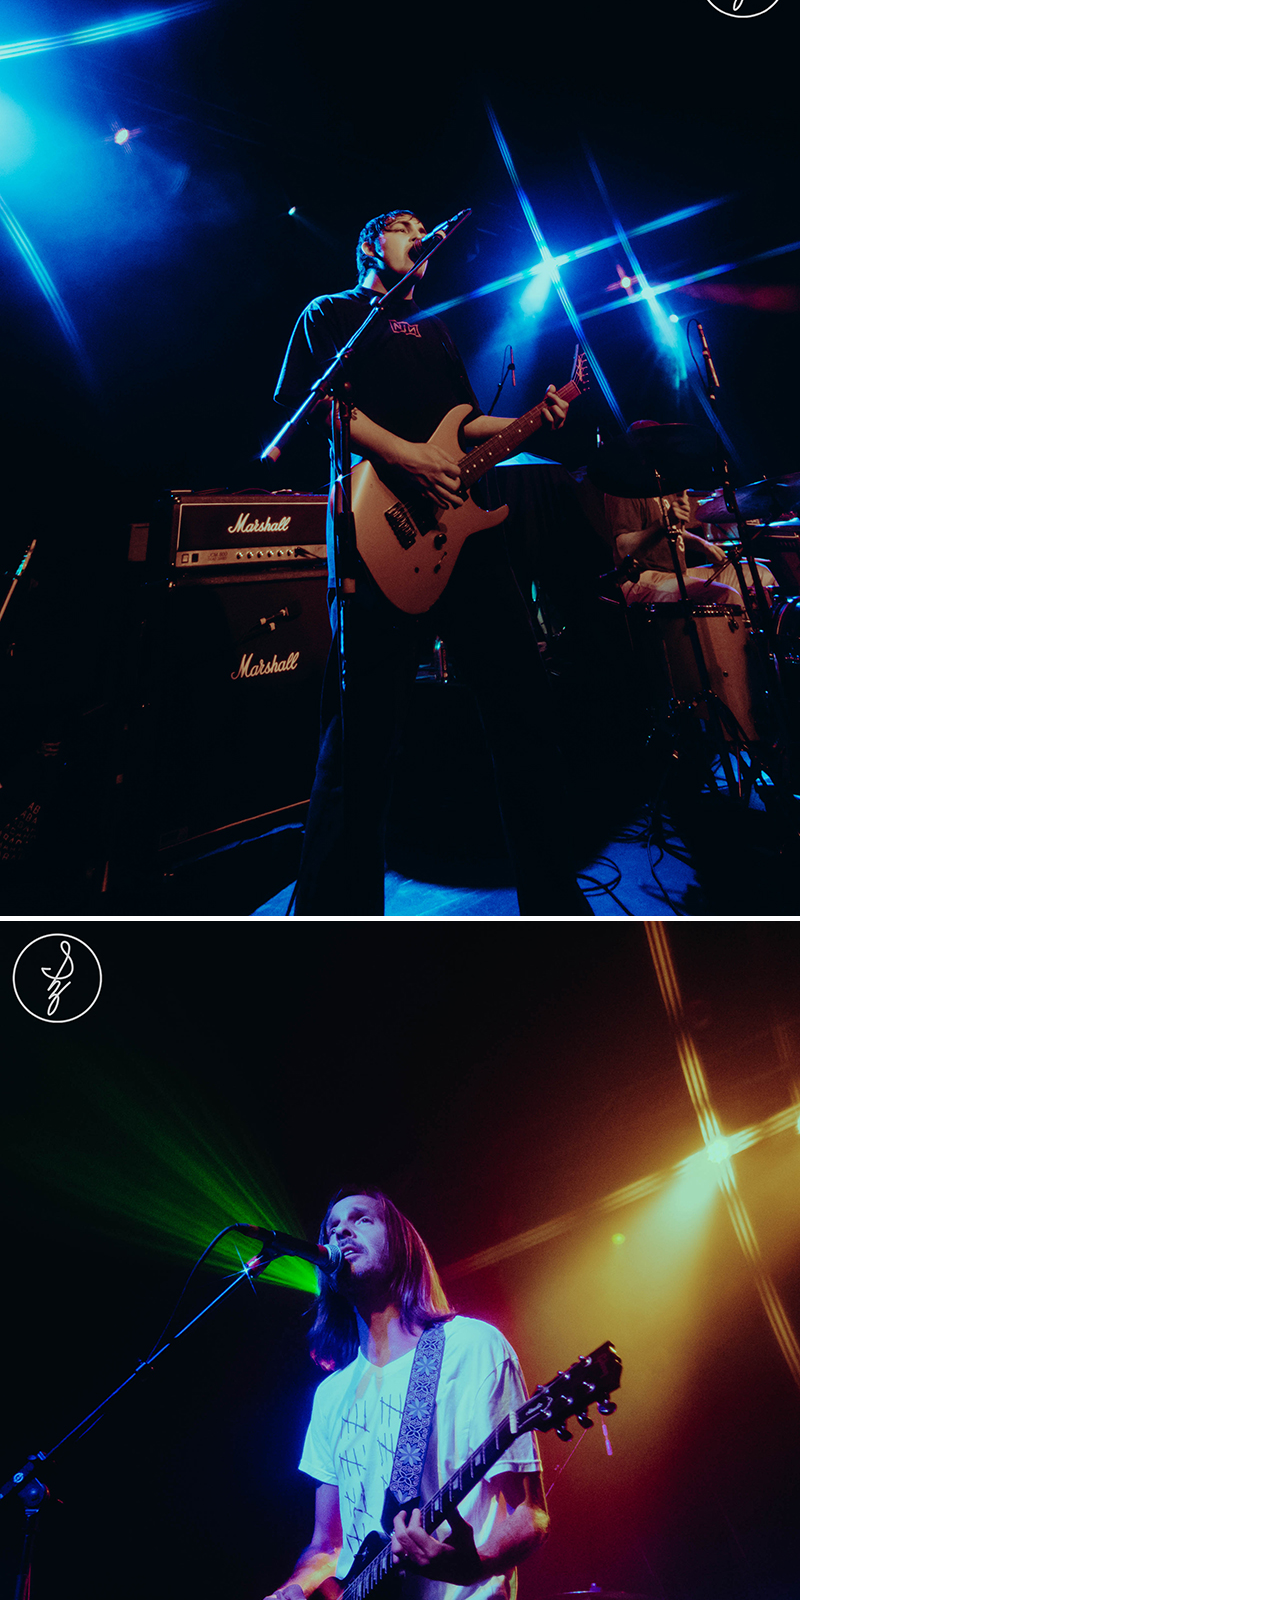
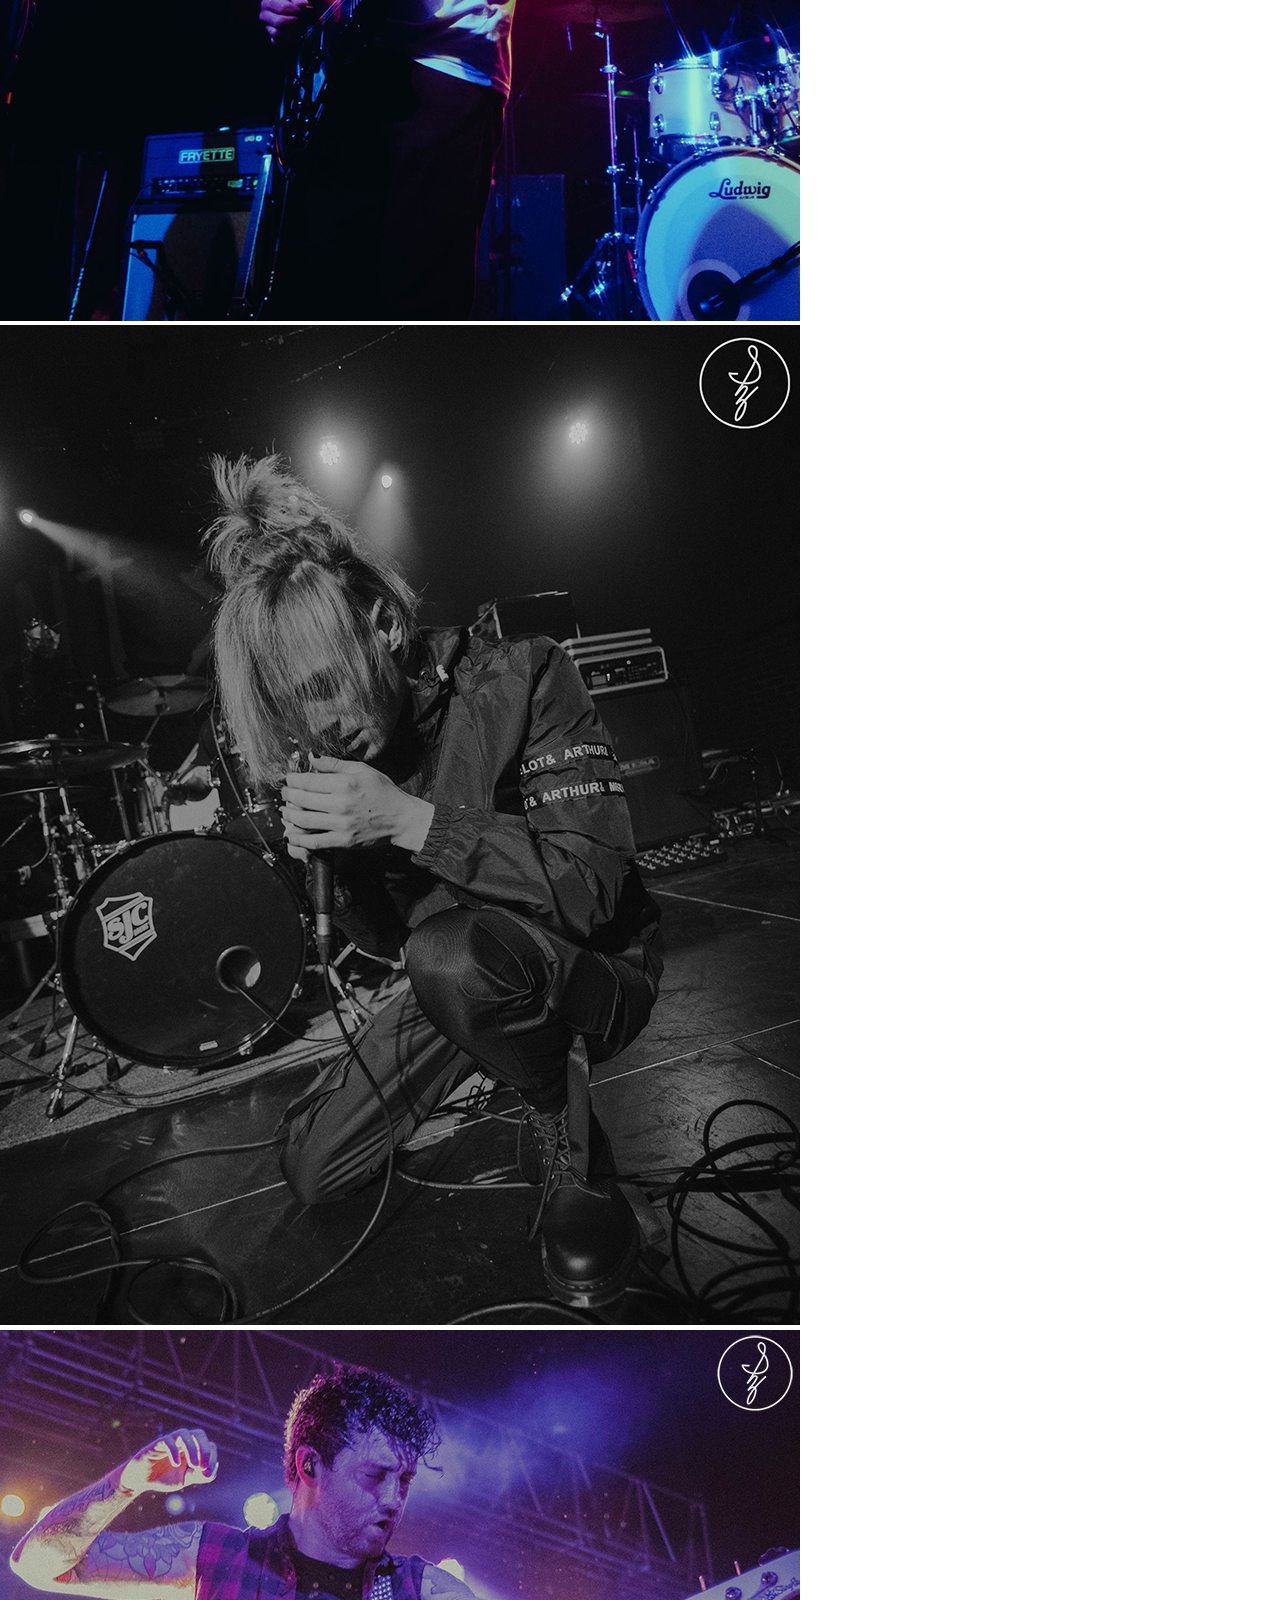
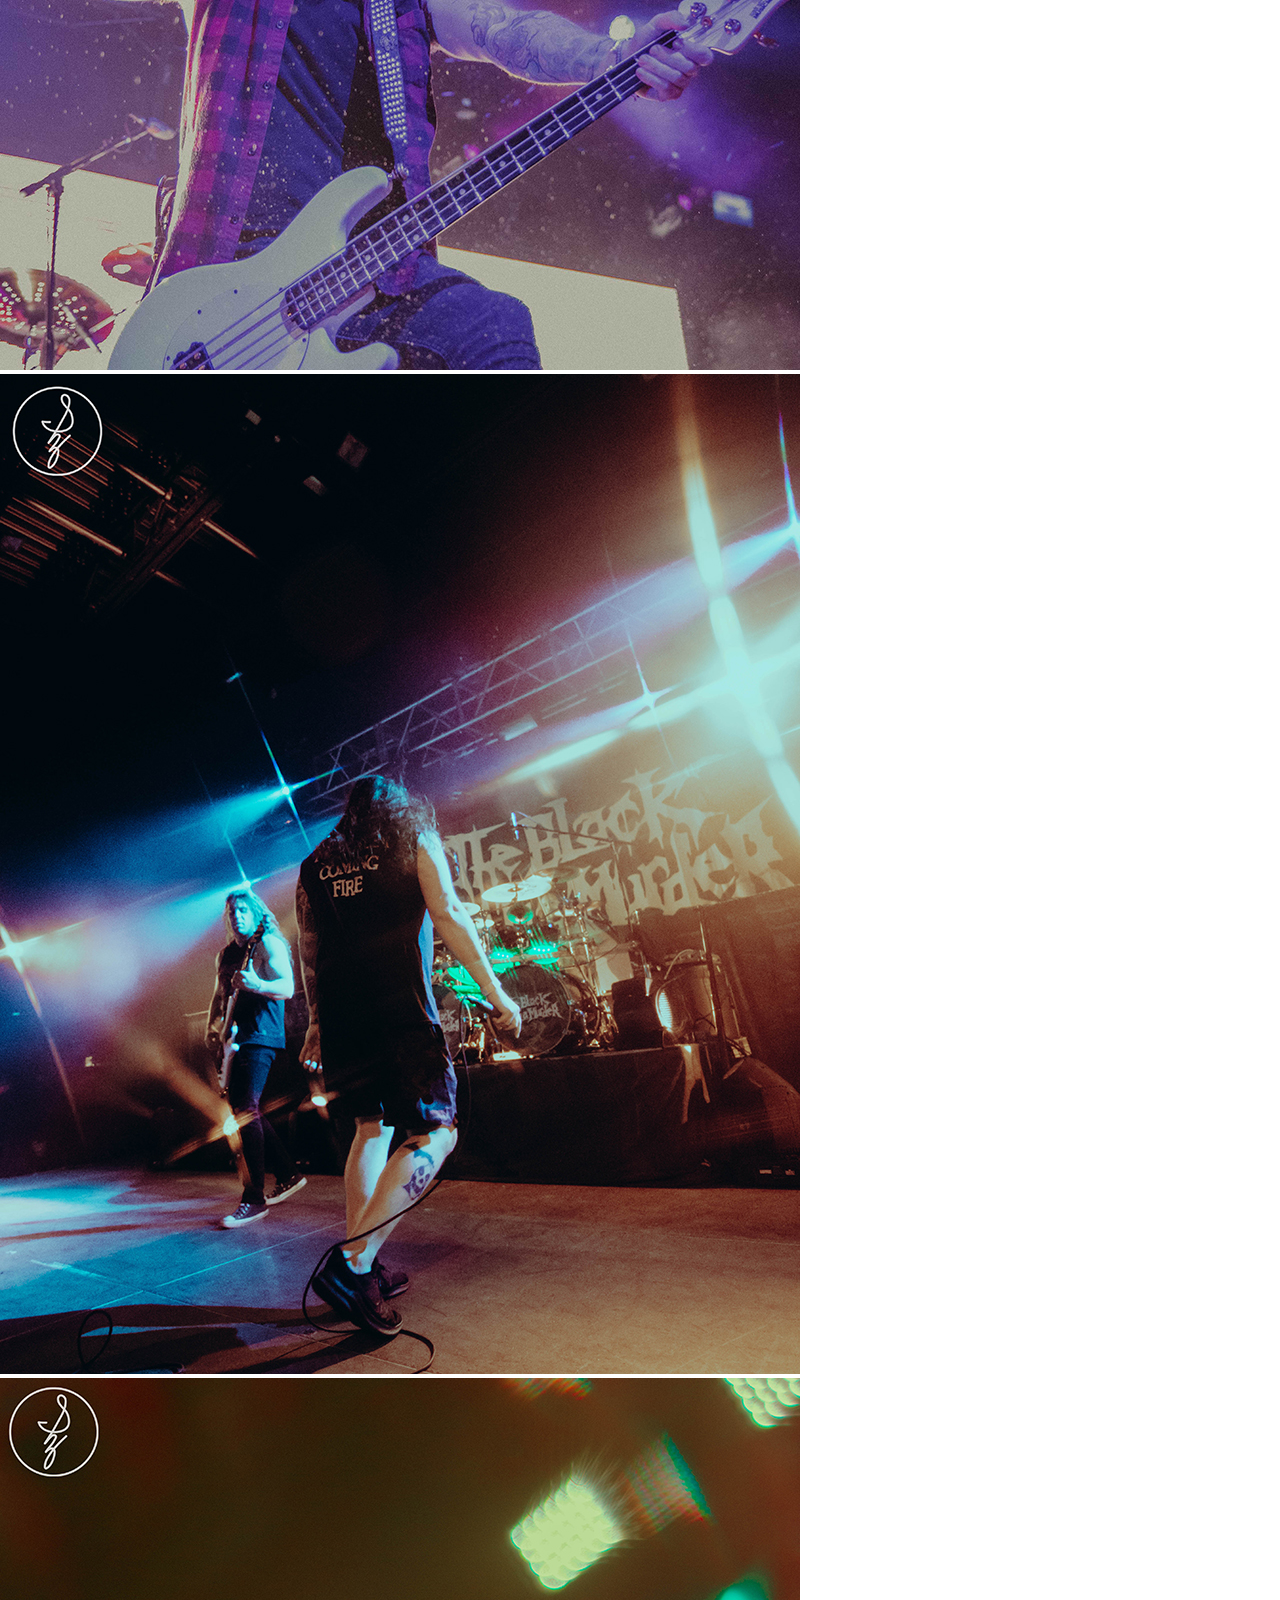
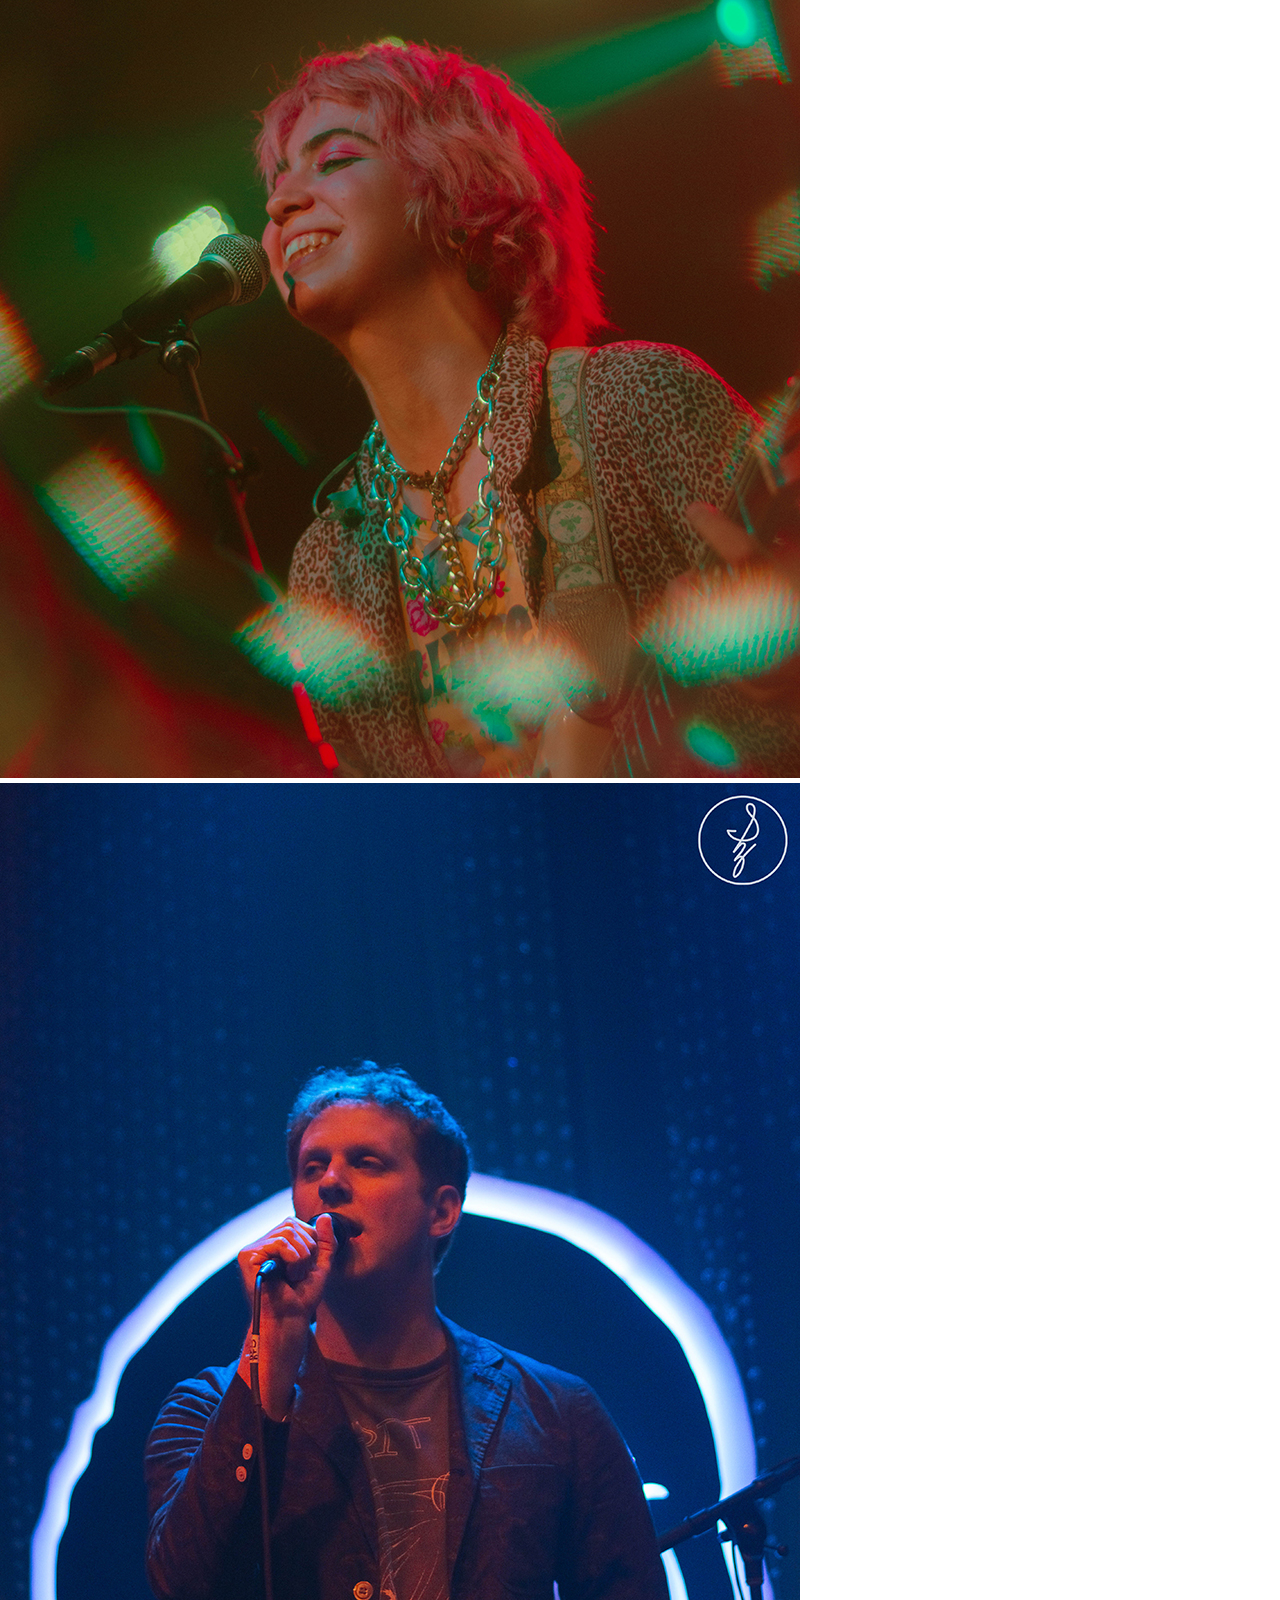
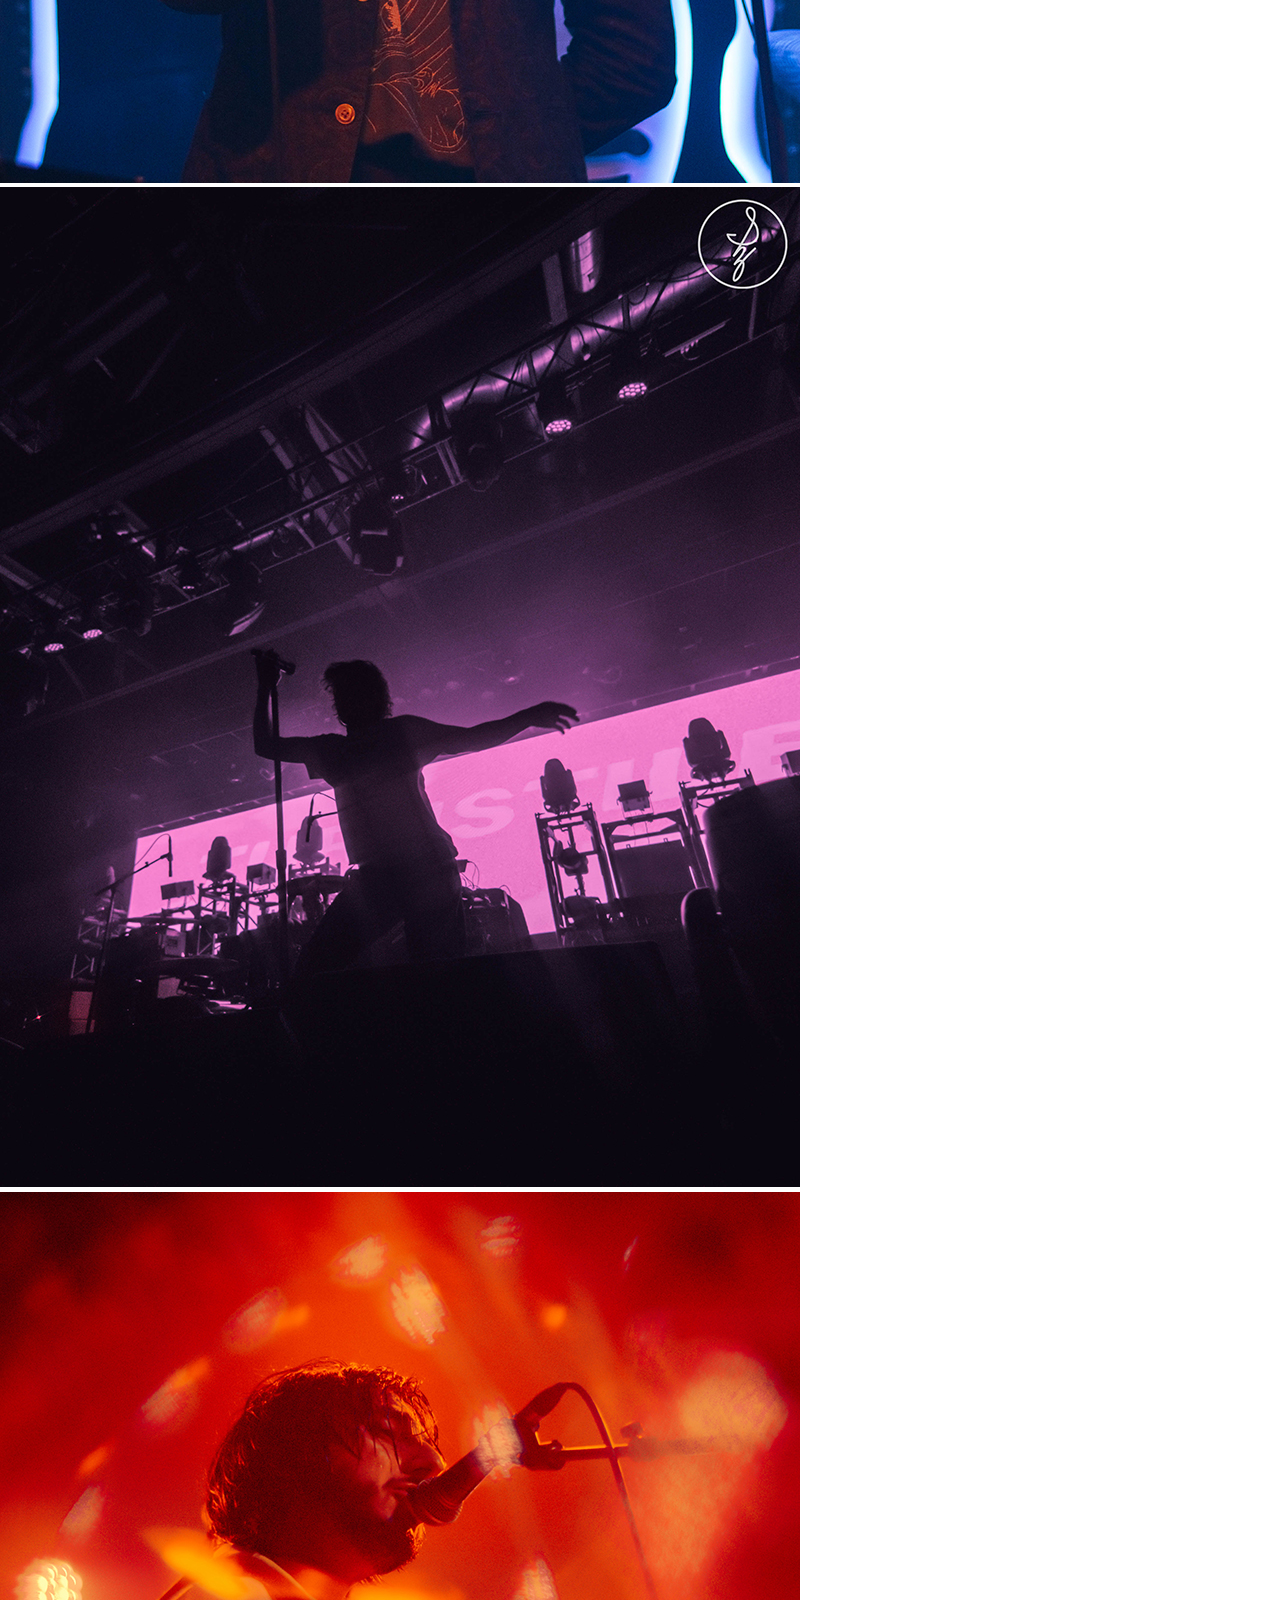
==== commit b73504db: "💥Started css" ====
--- a/index.html
+++ b/index.html
@@ -5,6 +5,7 @@
     <meta http-equiv="X-UA-Compatible" content="IE=edge">
     <meta name="viewport" content="width=>, initial-scale=1.0">
     <title>Document</title>
+    <link rel="stylesheet" href="stylesheet.css">
 </head>
 <body>
     <header>
@@ -40,30 +41,30 @@
         <section>
             <h2>Sophia Zucker Photography</h2>
         </section>
-        <img class="concert-imgs" src="images/c1.jpg"/>
-        <img class="concert-imgs" src="images/c2.jpg"/>
-        <img class="concert-imgs" src="images/c3.jpg"/>
-        <img class="concert-imgs" src="images/c4.jpg"/>
-        <img class="concert-imgs" src="images/c5.jpg"/>
-        <img class="concert-imgs" src="images/c6.jpg"/>
-        <img class="concert-imgs" src="images/c7.jpg"/>
-        <img class="concert-imgs" src="images/c8.jpg"/>
-        <img class="concert-imgs" src="images/c9.jpg"/>
-        <img class="concert-imgs" src="images/c10.jpg"/>
-        <img class="concert-imgs" src="images/c11.jpg"/>
-        <img class="concert-imgs" src="images/c12.jpg"/>
-        <img class="concert-imgs" src="images/c13.jpg"/>
-        <img class="concert-imgs" src="images/c14.jpg"/>
-        <img class="concert-imgs" src="images/c15.jpg"/>
-        <img class="concert-imgs" src="images/c16.jpg"/>
-        <img class="concert-imgs" src="images/c17.jpg"/>
-        <img class="concert-imgs" src="images/c18.jpg"/>
-        <img class="concert-imgs" src="images/c19.jpg"/>
-        <img class="concert-imgs" src="images/c20.jpg"/>
-        <img class="concert-imgs" src="images/c21.jpg"/>
-        <img class="concert-imgs" src="images/c22.jpg"/>
-        <img class="concert-imgs" src="images/c23.jpg"/>
-        <img class="concert-imgs" src="images/c24.jpg"/>
+        <img class="concert-imgs" src="images/c1.jpg" alt="wage war; bassist"/>
+        <img class="concert-imgs" src="images/c2.jpg" alt="beartooth; vocalist"/>
+        <img class="concert-imgs" src="images/c3.jpg" alt="twenty one pilots; vocalist"/>
+        <img class="concert-imgs" src="images/c4.jpg" alt="carnifex; bassist"/>
+        <img class="concert-imgs" src="images/c5.jpg" alt="nothing; vocalist and guitarist"/>
+        <img class="concert-imgs" src="images/c6.jpg" alt="covet; vocalist and guitarist"/>
+        <img class="concert-imgs" src="images/c7.jpg" alt="lucy dacus"/>
+        <img class="concert-imgs" src="images/c8.jpg" alt="pup; vocalist and guitarist"/>
+        <img class="concert-imgs" src="images/c9.jpg" alt="narrow head; vocalist and guitarist"/>
+        <img class="concert-imgs" src="images/c10.jpg" alt="quicksand; vocalist and guitarist"/>
+        <img class="concert-imgs" src="images/c11.jpg" alt="vanish; vocalist"/>
+        <img class="concert-imgs" src="images/c12.jpg" alt="asking alexandria; bassist"/>
+        <img class="concert-imgs" src="images/c13.jpg" alt="the black dahlia murder; vocalist"/>
+        <img class="concert-imgs" src="images/c14.jpg" alt="pollyanna; vocalist and guitarist"/>
+        <img class="concert-imgs" src="images/c15.jpg" alt="tv girl; vocalist"/>
+        <img class="concert-imgs" src="images/c16.jpg" alt="turnstile; vocalist"/>
+        <img class="concert-imgs" src="images/c17.jpg" alt="america part two; vocalist and guitarist"/>
+        <img class="concert-imgs" src="images/c18.jpg" alt="mini trees; vocalist and guitarist"/>
+        <img class="concert-imgs" src="images/c19.jpg" alt="slothrust; vocalist and guitarist"/>
+        <img class="concert-imgs" src="images/c20.jpg" alt="foxing; vocalist"/>
+        <img class="concert-imgs" src="images/c21.jpg" alt="manchester orchestra; vocalist and guitarist"/>
+        <img class="concert-imgs" src="images/c22.jpg" alt="thao nyugen; vocalist and guitarist"/>
+        <img class="concert-imgs" src="images/c23.jpg" alt="del water gap"/>
+        <img class="concert-imgs" src="images/c24.jpg" alt="julien baker"/>
     </main>
     <footer>
         <p>Copyright &copy; 2021 Sophia Zucker</p>
--- a/stylesheet.css
+++ b/stylesheet.css
@@ -0,0 +1,349 @@
+/*! normalize.css v8.0.1 | MIT License | github.com/necolas/normalize.css */
+
+/* Document
+   ========================================================================== */
+
+/**
+ * 1. Correct the line height in all browsers.
+ * 2. Prevent adjustments of font size after orientation changes in iOS.
+ */
+
+ html {
+    line-height: 1.15; /* 1 */
+    -webkit-text-size-adjust: 100%; /* 2 */
+  }
+  
+  /* Sections
+     ========================================================================== */
+  
+  /**
+   * Remove the margin in all browsers.
+   */
+  
+  body {
+    margin: 0;
+  }
+  
+  /**
+   * Render the `main` element consistently in IE.
+   */
+  
+  main {
+    display: block;
+  }
+  
+  /**
+   * Correct the font size and margin on `h1` elements within `section` and
+   * `article` contexts in Chrome, Firefox, and Safari.
+   */
+  
+  h1 {
+    font-size: 2em;
+    margin: 0.67em 0;
+  }
+  
+  /* Grouping content
+     ========================================================================== */
+  
+  /**
+   * 1. Add the correct box sizing in Firefox.
+   * 2. Show the overflow in Edge and IE.
+   */
+  
+  hr {
+    box-sizing: content-box; /* 1 */
+    height: 0; /* 1 */
+    overflow: visible; /* 2 */
+  }
+  
+  /**
+   * 1. Correct the inheritance and scaling of font size in all browsers.
+   * 2. Correct the odd `em` font sizing in all browsers.
+   */
+  
+  pre {
+    font-family: monospace, monospace; /* 1 */
+    font-size: 1em; /* 2 */
+  }
+  
+  /* Text-level semantics
+     ========================================================================== */
+  
+  /**
+   * Remove the gray background on active links in IE 10.
+   */
+  
+  a {
+    background-color: transparent;
+  }
+  
+  /**
+   * 1. Remove the bottom border in Chrome 57-
+   * 2. Add the correct text decoration in Chrome, Edge, IE, Opera, and Safari.
+   */
+  
+  abbr[title] {
+    border-bottom: none; /* 1 */
+    text-decoration: underline; /* 2 */
+    text-decoration: underline dotted; /* 2 */
+  }
+  
+  /**
+   * Add the correct font weight in Chrome, Edge, and Safari.
+   */
+  
+  b,
+  strong {
+    font-weight: bolder;
+  }
+  
+  /**
+   * 1. Correct the inheritance and scaling of font size in all browsers.
+   * 2. Correct the odd `em` font sizing in all browsers.
+   */
+  
+  code,
+  kbd,
+  samp {
+    font-family: monospace, monospace; /* 1 */
+    font-size: 1em; /* 2 */
+  }
+  
+  /**
+   * Add the correct font size in all browsers.
+   */
+  
+  small {
+    font-size: 80%;
+  }
+  
+  /**
+   * Prevent `sub` and `sup` elements from affecting the line height in
+   * all browsers.
+   */
+  
+  sub,
+  sup {
+    font-size: 75%;
+    line-height: 0;
+    position: relative;
+    vertical-align: baseline;
+  }
+  
+  sub {
+    bottom: -0.25em;
+  }
+  
+  sup {
+    top: -0.5em;
+  }
+  
+  /* Embedded content
+     ========================================================================== */
+  
+  /**
+   * Remove the border on images inside links in IE 10.
+   */
+  
+  img {
+    border-style: none;
+  }
+  
+  /* Forms
+     ========================================================================== */
+  
+  /**
+   * 1. Change the font styles in all browsers.
+   * 2. Remove the margin in Firefox and Safari.
+   */
+  
+  button,
+  input,
+  optgroup,
+  select,
+  textarea {
+    font-family: inherit; /* 1 */
+    font-size: 100%; /* 1 */
+    line-height: 1.15; /* 1 */
+    margin: 0; /* 2 */
+  }
+  
+  /**
+   * Show the overflow in IE.
+   * 1. Show the overflow in Edge.
+   */
+  
+  button,
+  input { /* 1 */
+    overflow: visible;
+  }
+  
+  /**
+   * Remove the inheritance of text transform in Edge, Firefox, and IE.
+   * 1. Remove the inheritance of text transform in Firefox.
+   */
+  
+  button,
+  select { /* 1 */
+    text-transform: none;
+  }
+  
+  /**
+   * Correct the inability to style clickable types in iOS and Safari.
+   */
+  
+  button,
+  [type="button"],
+  [type="reset"],
+  [type="submit"] {
+    -webkit-appearance: button;
+  }
+  
+  /**
+   * Remove the inner border and padding in Firefox.
+   */
+  
+  button::-moz-focus-inner,
+  [type="button"]::-moz-focus-inner,
+  [type="reset"]::-moz-focus-inner,
+  [type="submit"]::-moz-focus-inner {
+    border-style: none;
+    padding: 0;
+  }
+  
+  /**
+   * Restore the focus styles unset by the previous rule.
+   */
+  
+  button:-moz-focusring,
+  [type="button"]:-moz-focusring,
+  [type="reset"]:-moz-focusring,
+  [type="submit"]:-moz-focusring {
+    outline: 1px dotted ButtonText;
+  }
+  
+  /**
+   * Correct the padding in Firefox.
+   */
+  
+  fieldset {
+    padding: 0.35em 0.75em 0.625em;
+  }
+  
+  /**
+   * 1. Correct the text wrapping in Edge and IE.
+   * 2. Correct the color inheritance from `fieldset` elements in IE.
+   * 3. Remove the padding so developers are not caught out when they zero out
+   *    `fieldset` elements in all browsers.
+   */
+  
+  legend {
+    box-sizing: border-box; /* 1 */
+    color: inherit; /* 2 */
+    display: table; /* 1 */
+    max-width: 100%; /* 1 */
+    padding: 0; /* 3 */
+    white-space: normal; /* 1 */
+  }
+  
+  /**
+   * Add the correct vertical alignment in Chrome, Firefox, and Opera.
+   */
+  
+  progress {
+    vertical-align: baseline;
+  }
+  
+  /**
+   * Remove the default vertical scrollbar in IE 10+.
+   */
+  
+  textarea {
+    overflow: auto;
+  }
+  
+  /**
+   * 1. Add the correct box sizing in IE 10.
+   * 2. Remove the padding in IE 10.
+   */
+  
+  [type="checkbox"],
+  [type="radio"] {
+    box-sizing: border-box; /* 1 */
+    padding: 0; /* 2 */
+  }
+  
+  /**
+   * Correct the cursor style of increment and decrement buttons in Chrome.
+   */
+  
+  [type="number"]::-webkit-inner-spin-button,
+  [type="number"]::-webkit-outer-spin-button {
+    height: auto;
+  }
+  
+  /**
+   * 1. Correct the odd appearance in Chrome and Safari.
+   * 2. Correct the outline style in Safari.
+   */
+  
+  [type="search"] {
+    -webkit-appearance: textfield; /* 1 */
+    outline-offset: -2px; /* 2 */
+  }
+  
+  /**
+   * Remove the inner padding in Chrome and Safari on macOS.
+   */
+  
+  [type="search"]::-webkit-search-decoration {
+    -webkit-appearance: none;
+  }
+  
+  /**
+   * 1. Correct the inability to style clickable types in iOS and Safari.
+   * 2. Change font properties to `inherit` in Safari.
+   */
+  
+  ::-webkit-file-upload-button {
+    -webkit-appearance: button; /* 1 */
+    font: inherit; /* 2 */
+  }
+  
+  /* Interactive
+     ========================================================================== */
+  
+  /*
+   * Add the correct display in Edge, IE 10+, and Firefox.
+   */
+  
+  details {
+    display: block;
+  }
+  
+  /*
+   * Add the correct display in all browsers.
+   */
+  
+  summary {
+    display: list-item;
+  }
+  
+  /* Misc
+     ========================================================================== */
+  
+  /**
+   * Add the correct display in IE 10+.
+   */
+  
+  template {
+    display: none;
+  }
+  
+  /**
+   * Add the correct display in IE 10.
+   */
+  
+  [hidden] {
+    display: none;
+  }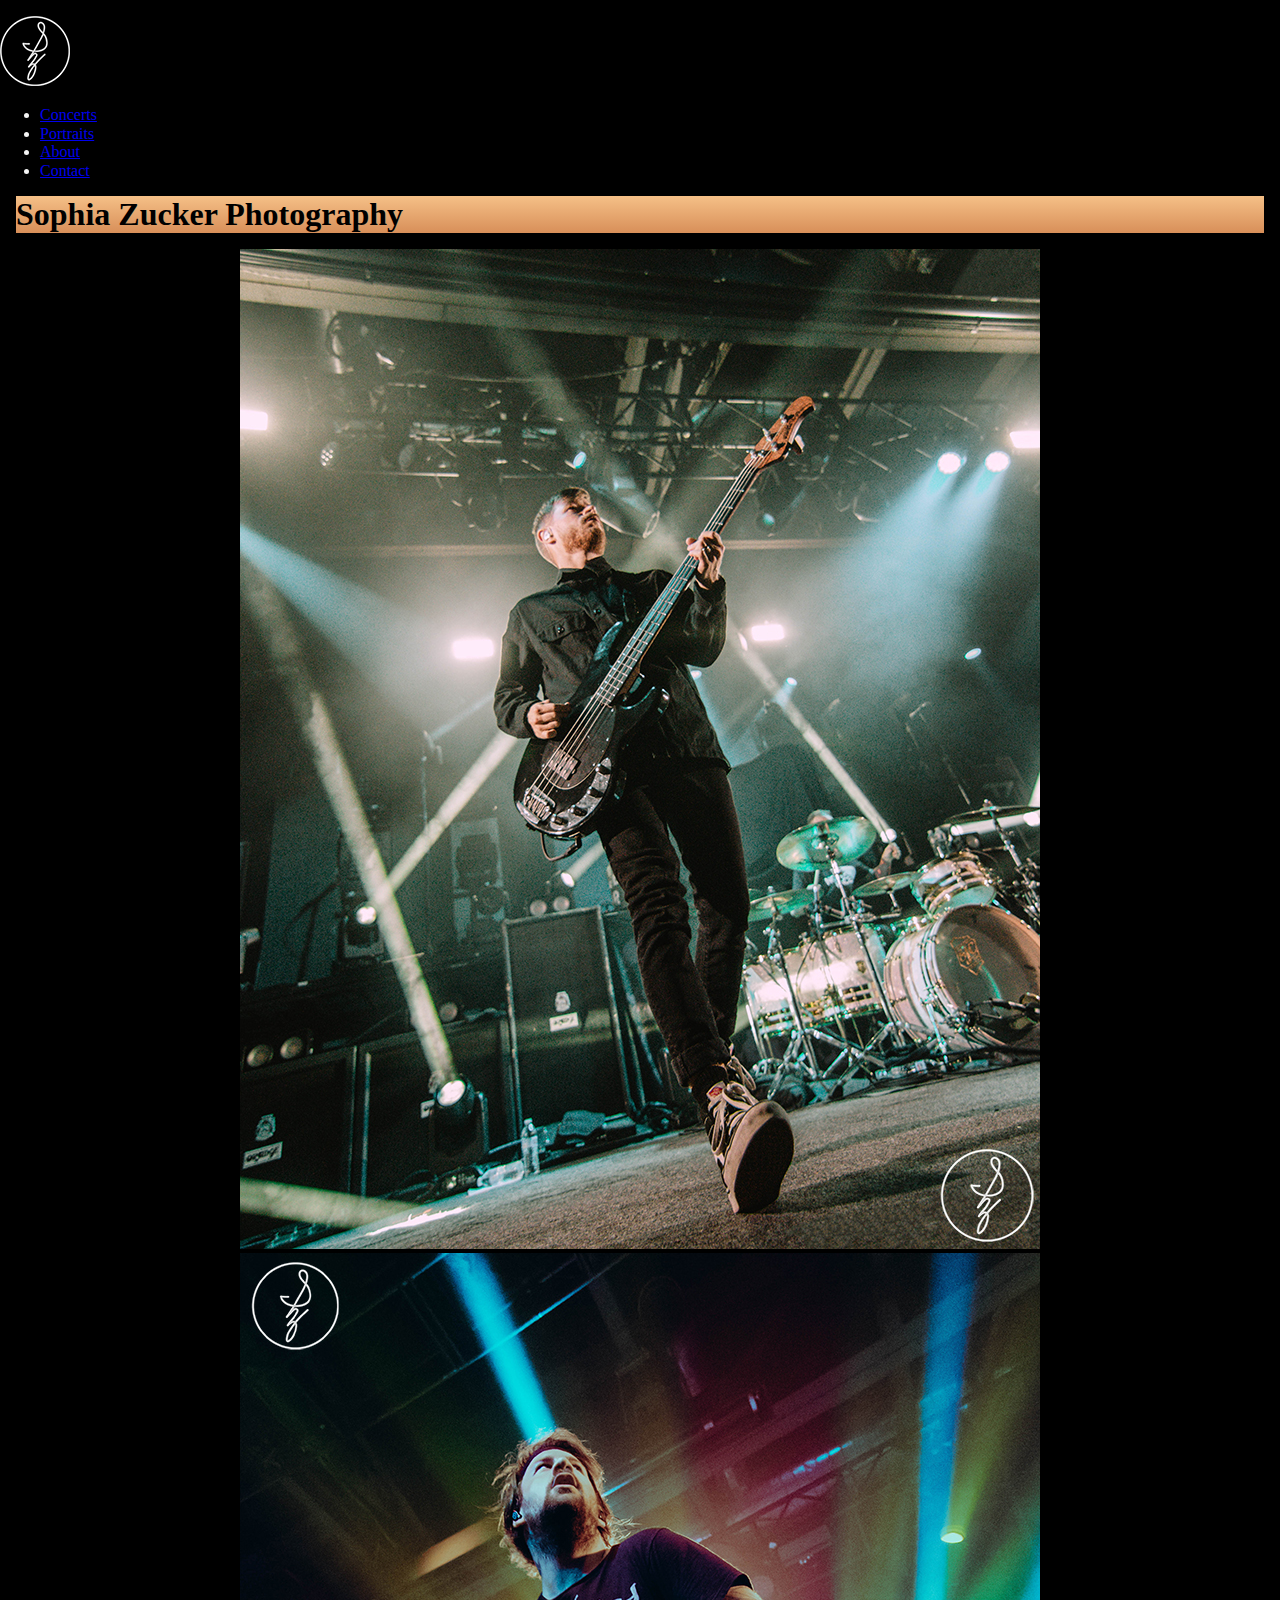
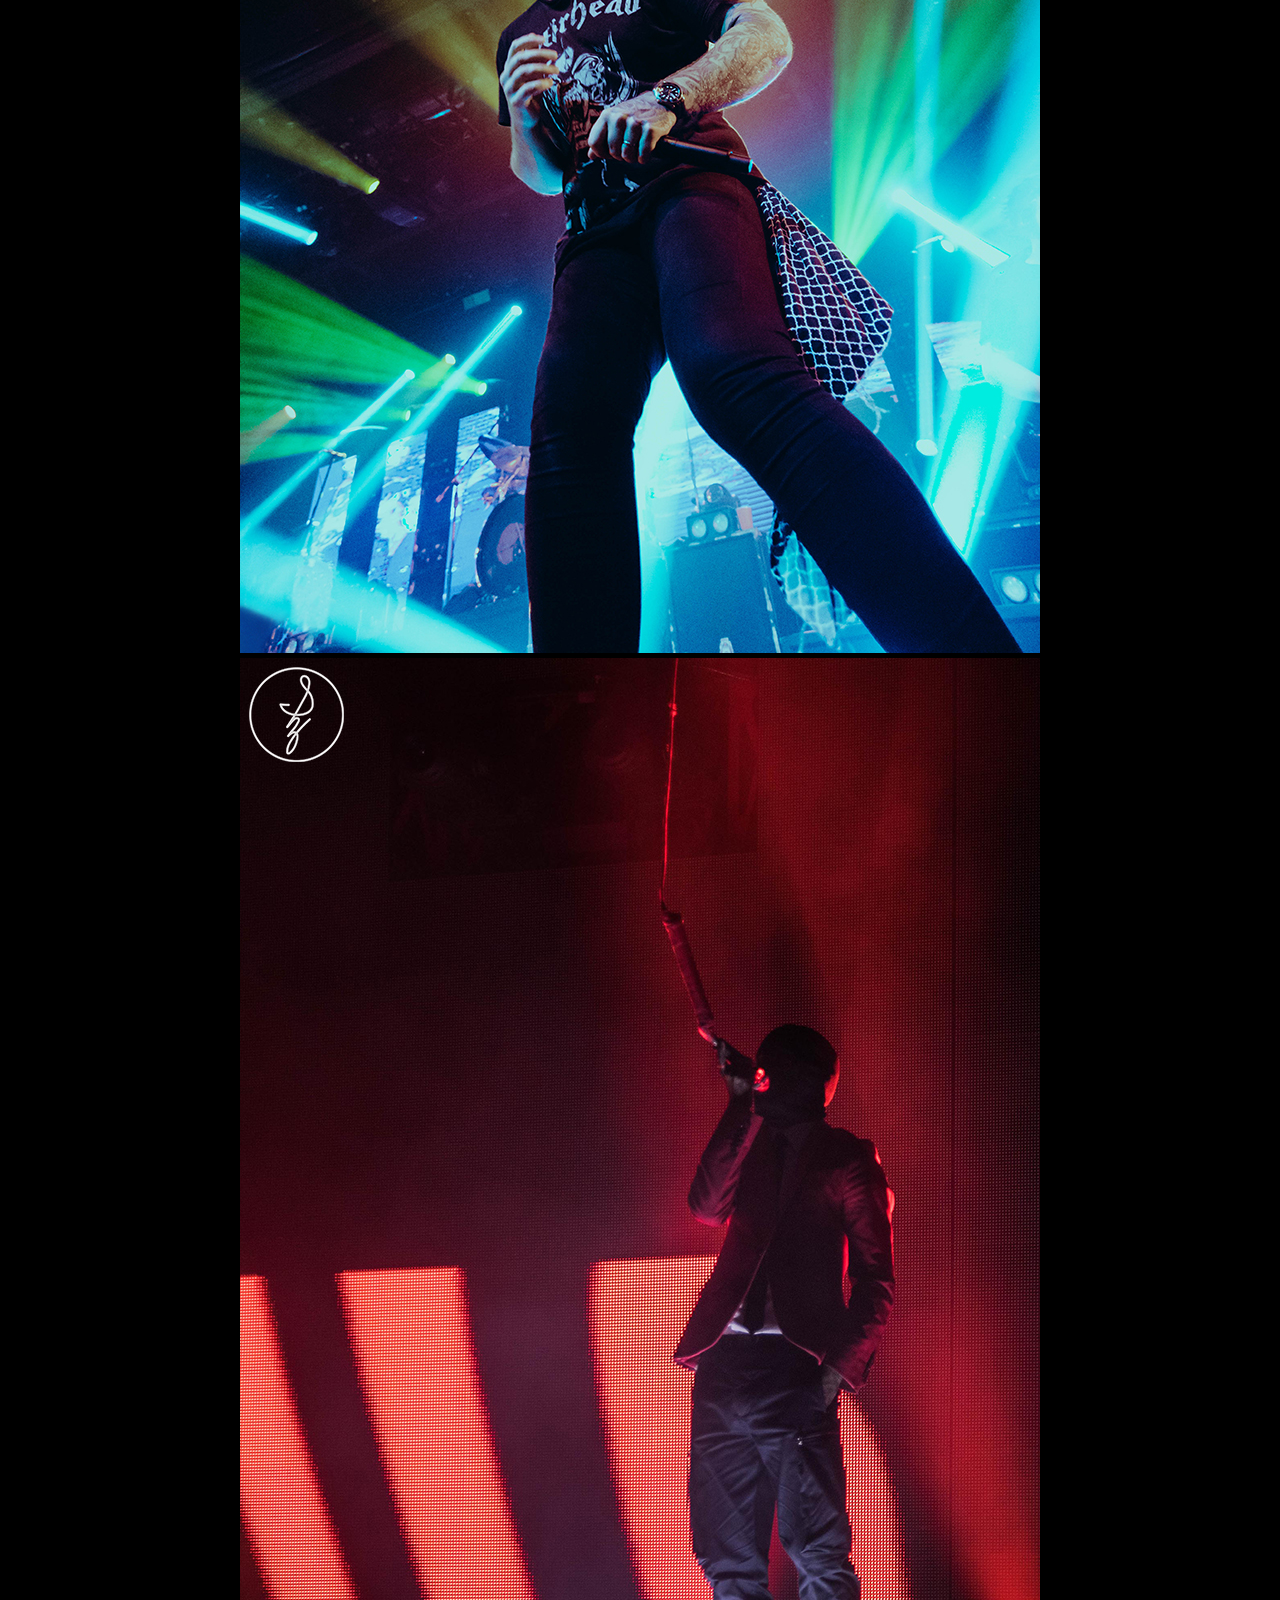
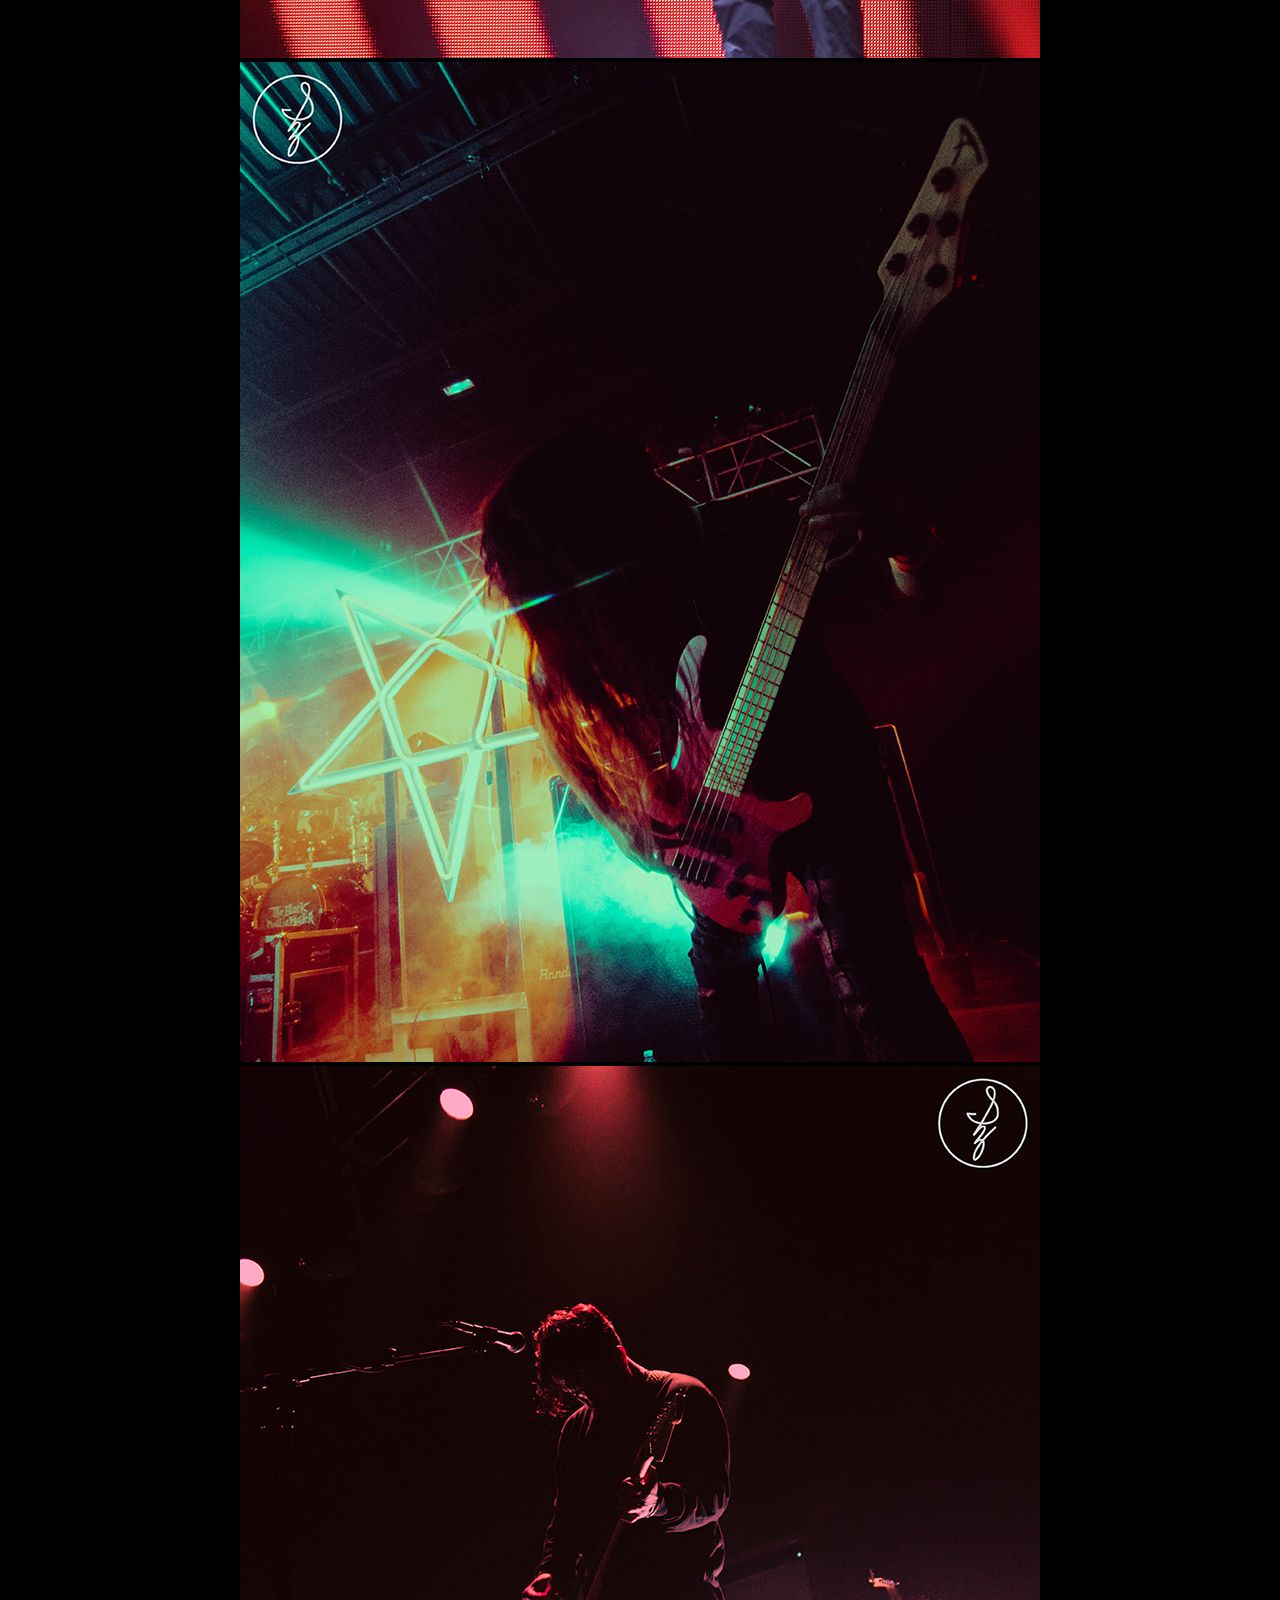
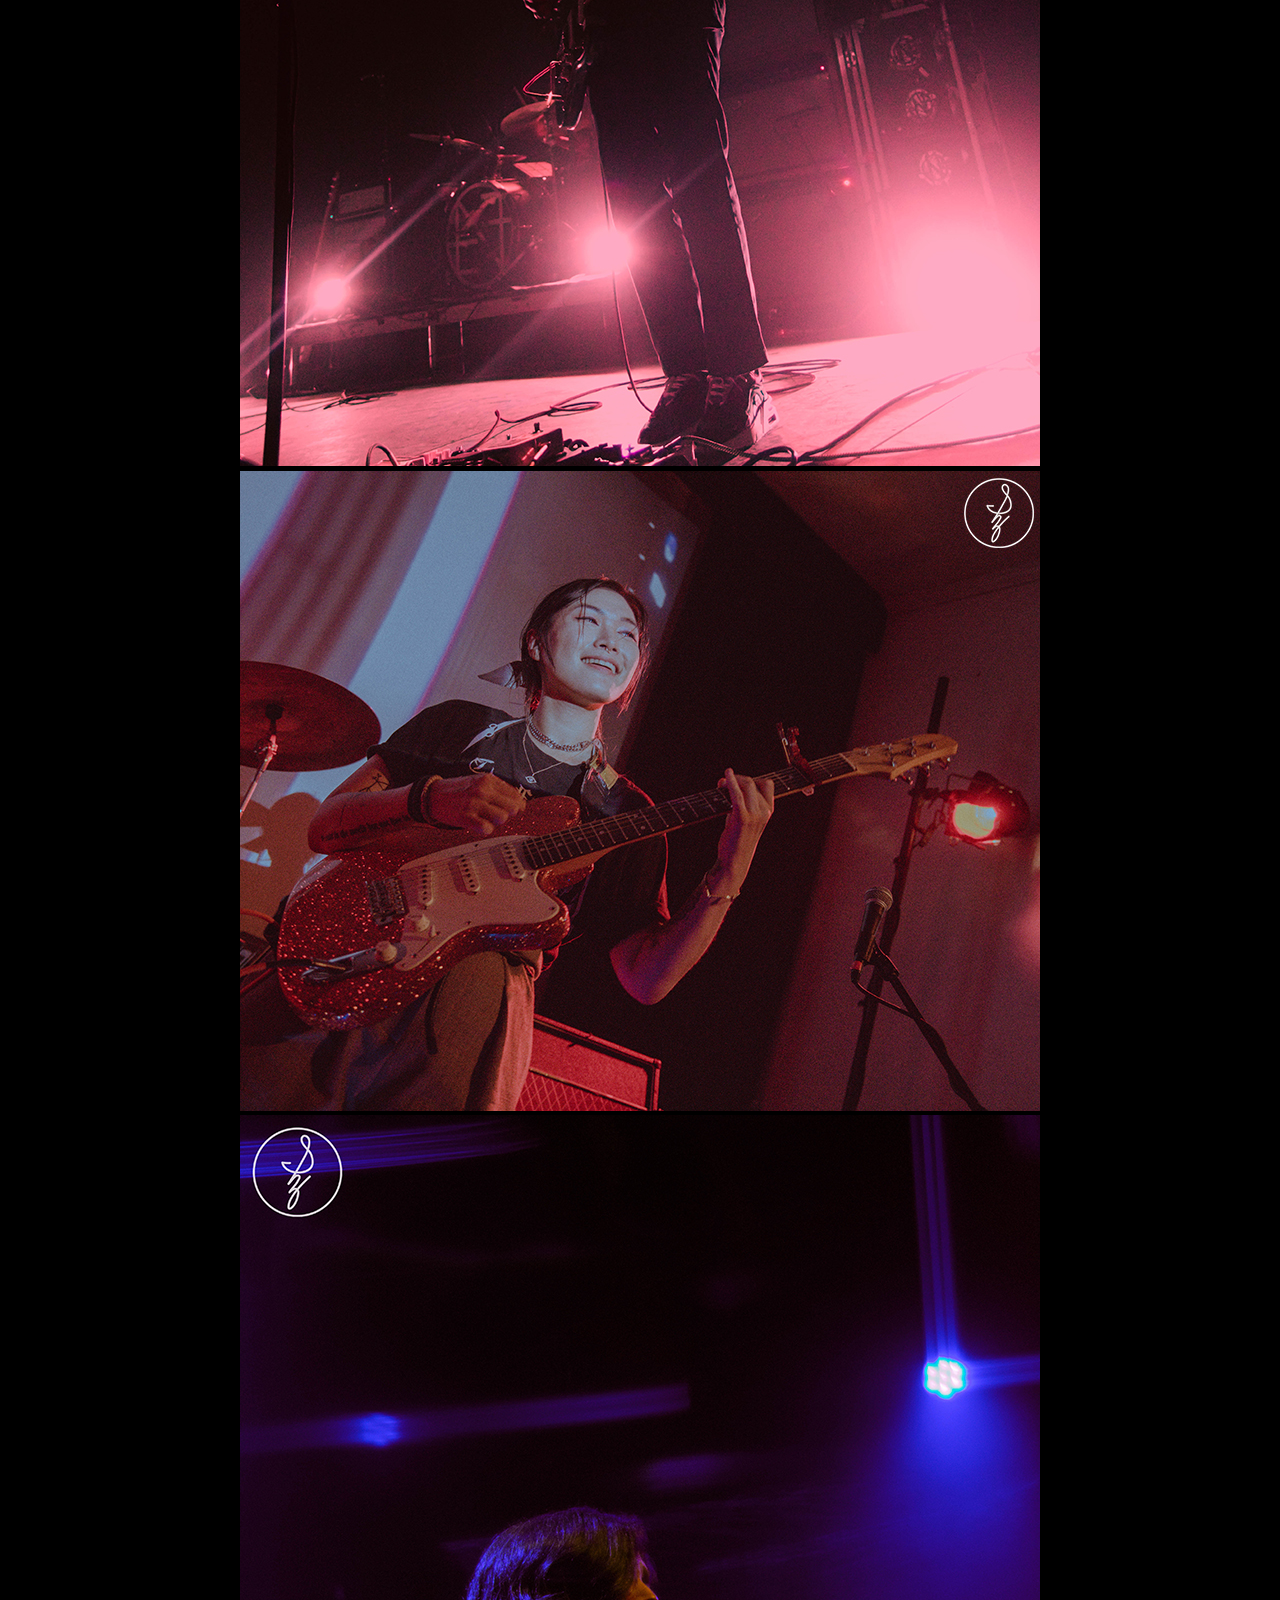
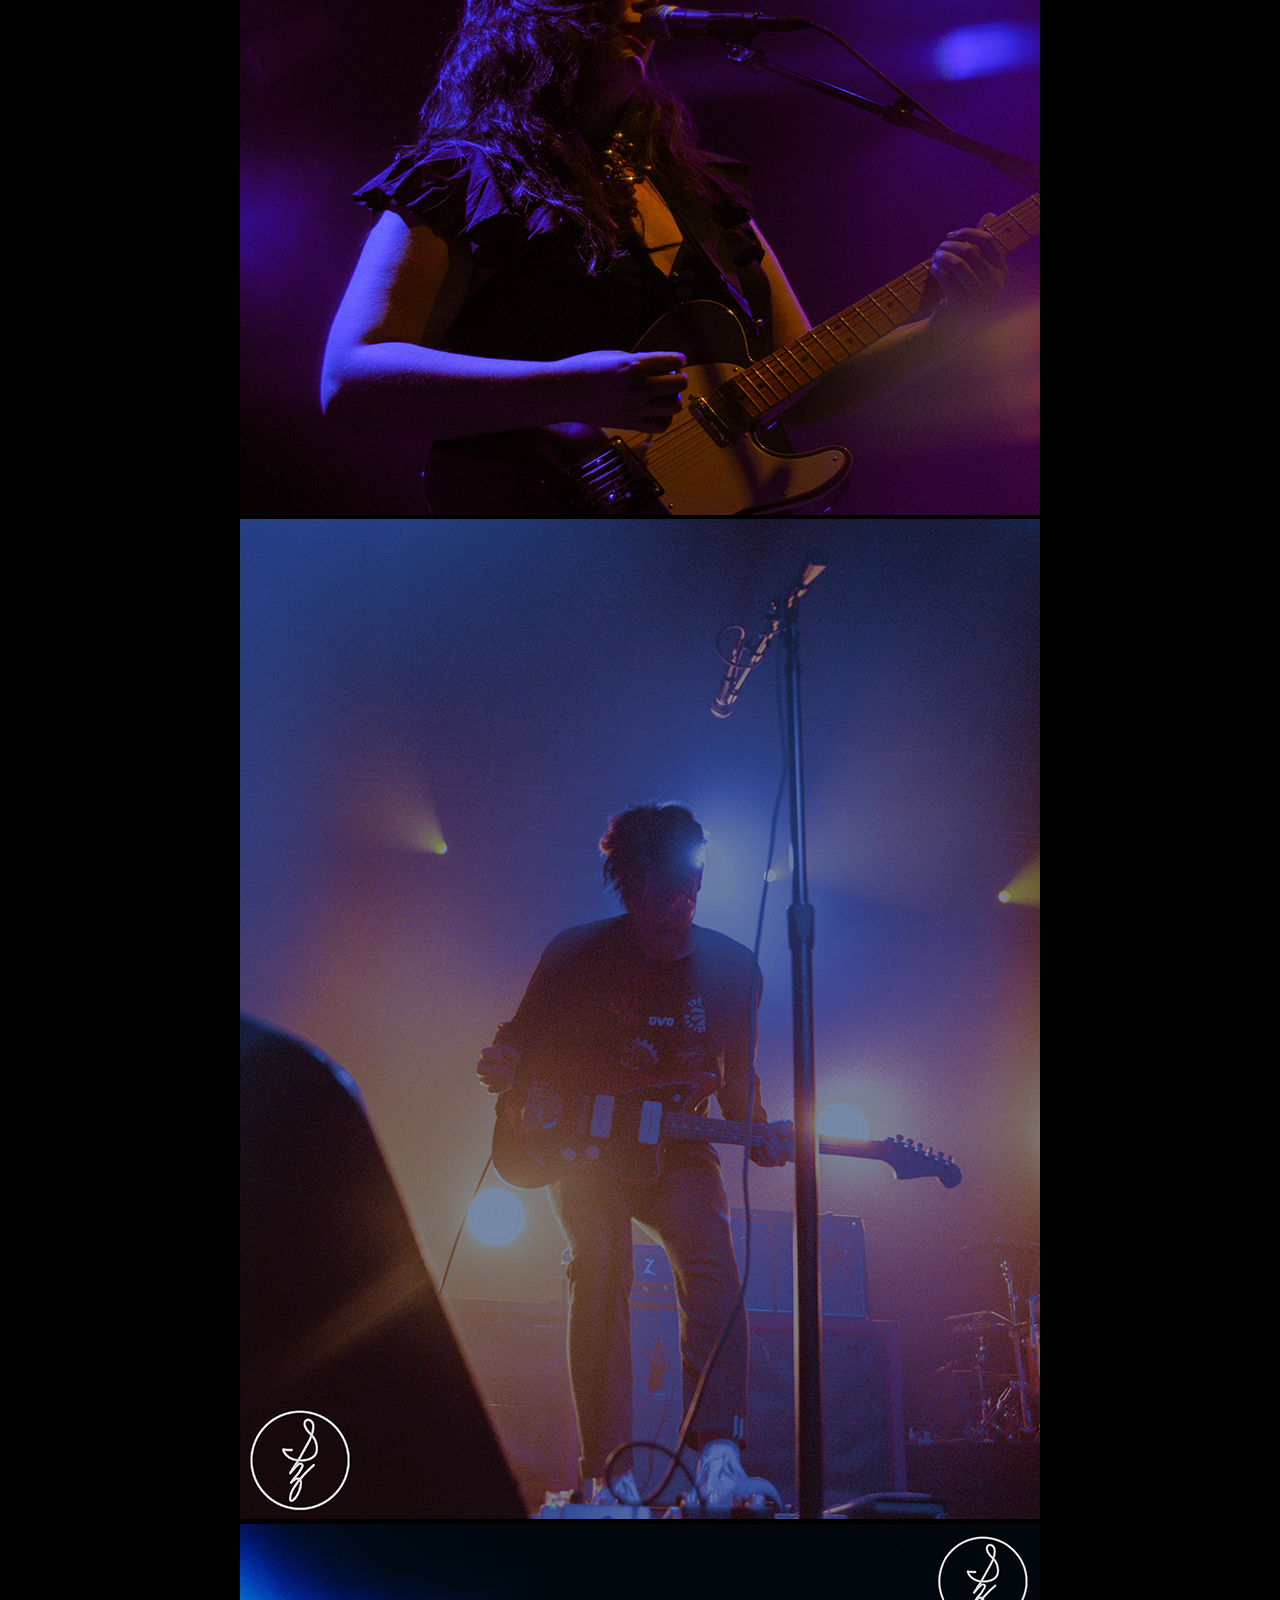
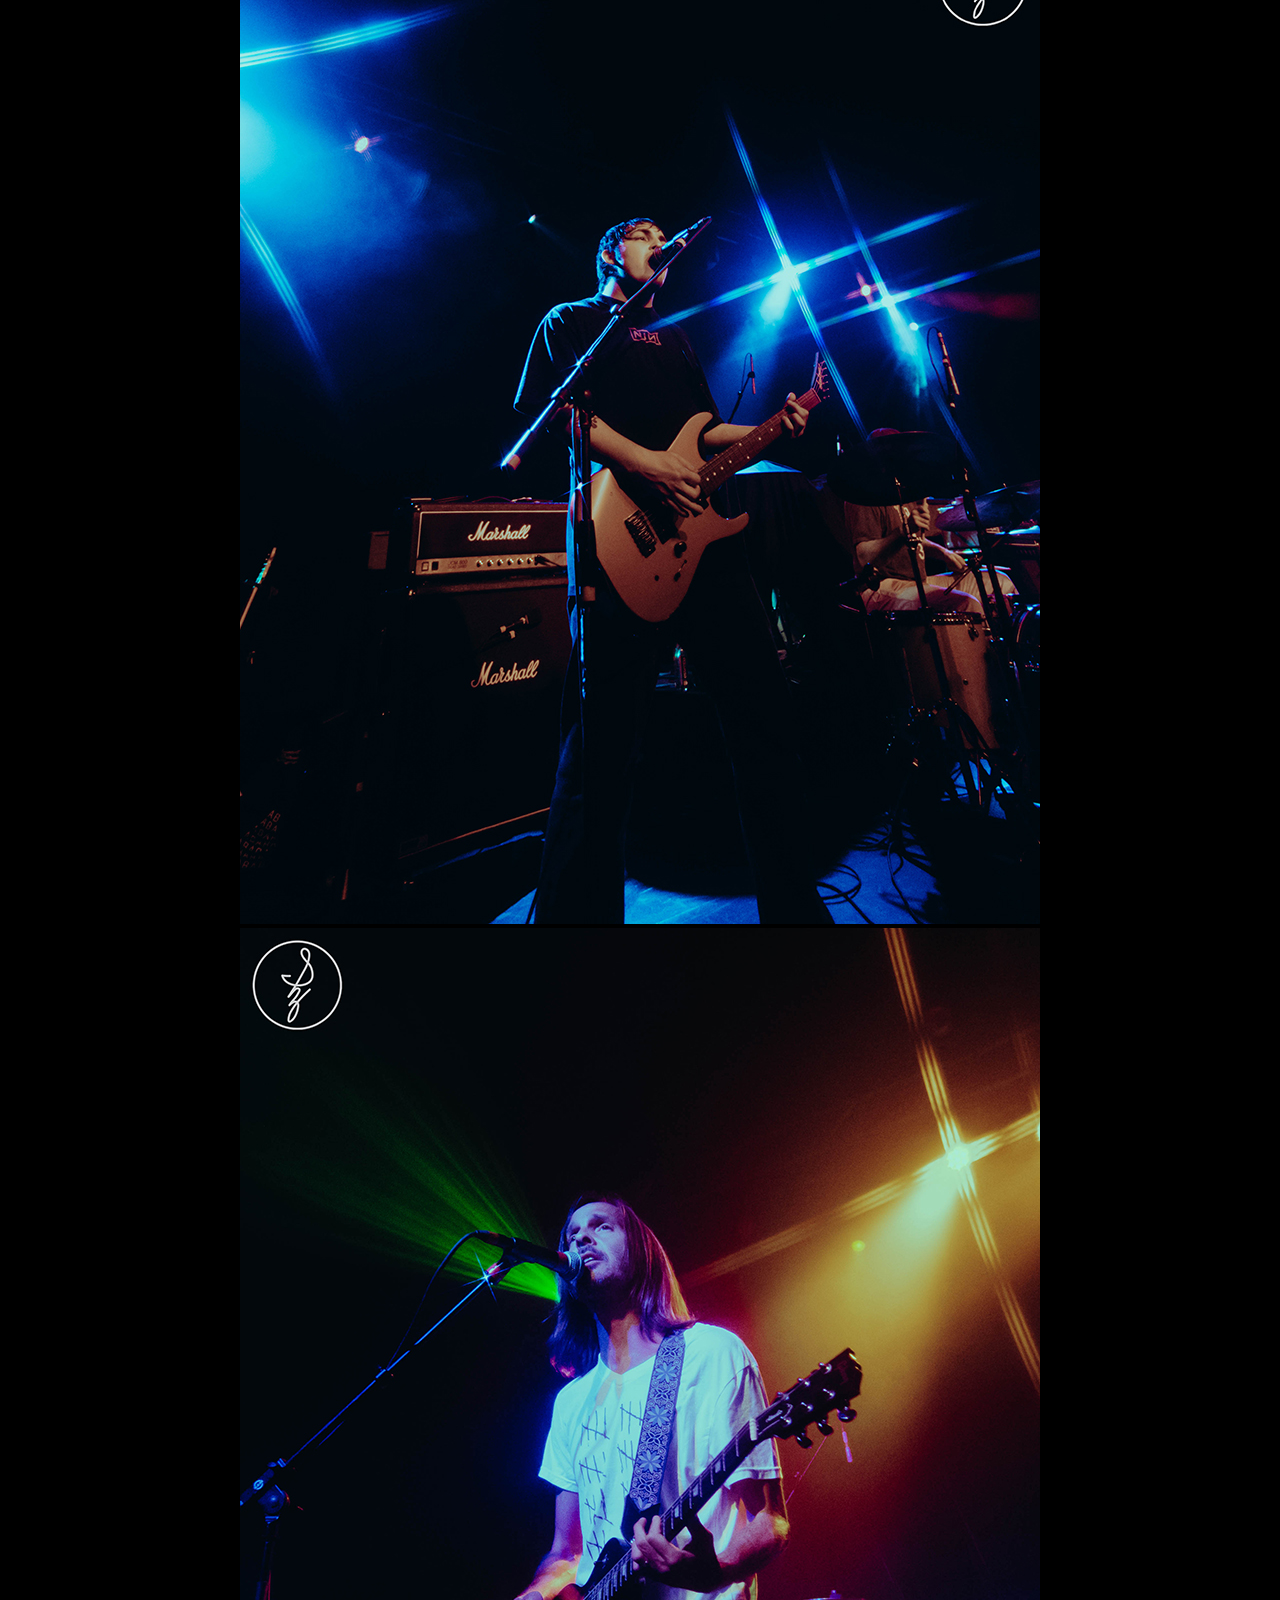
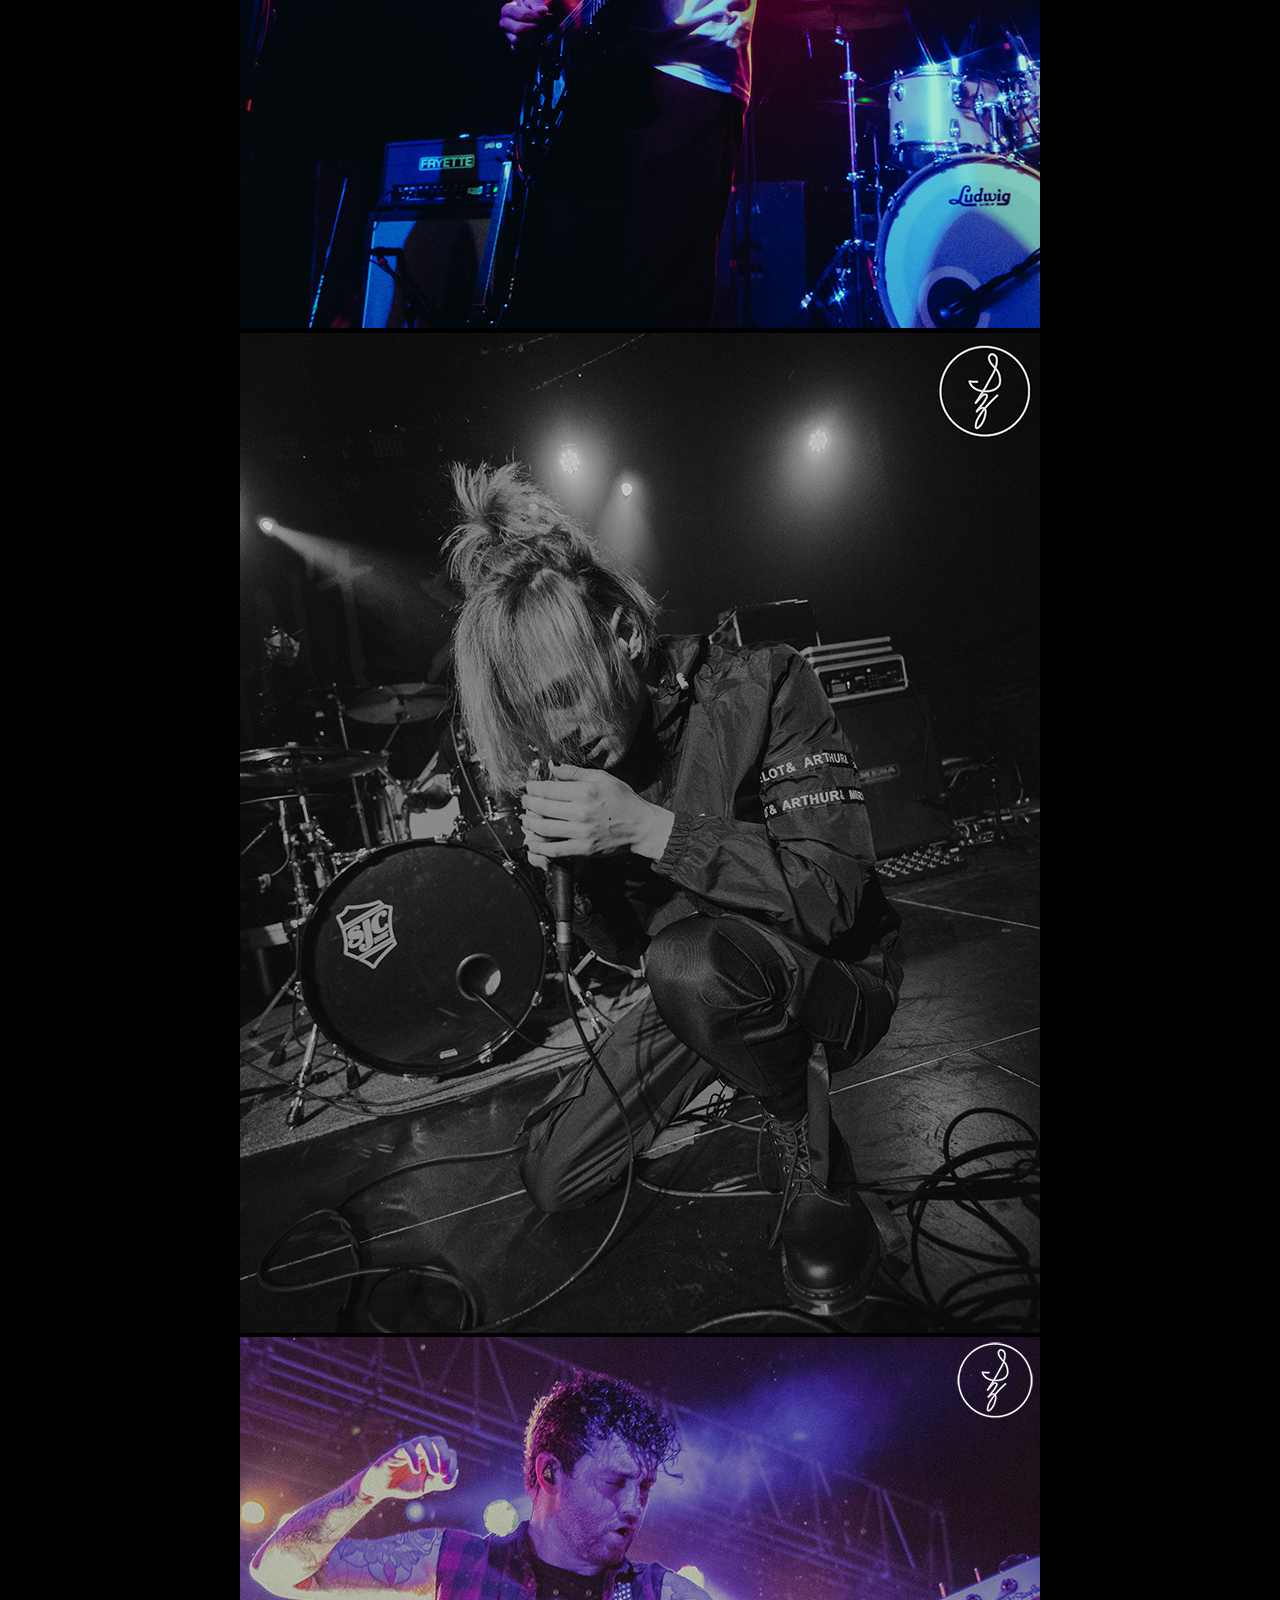
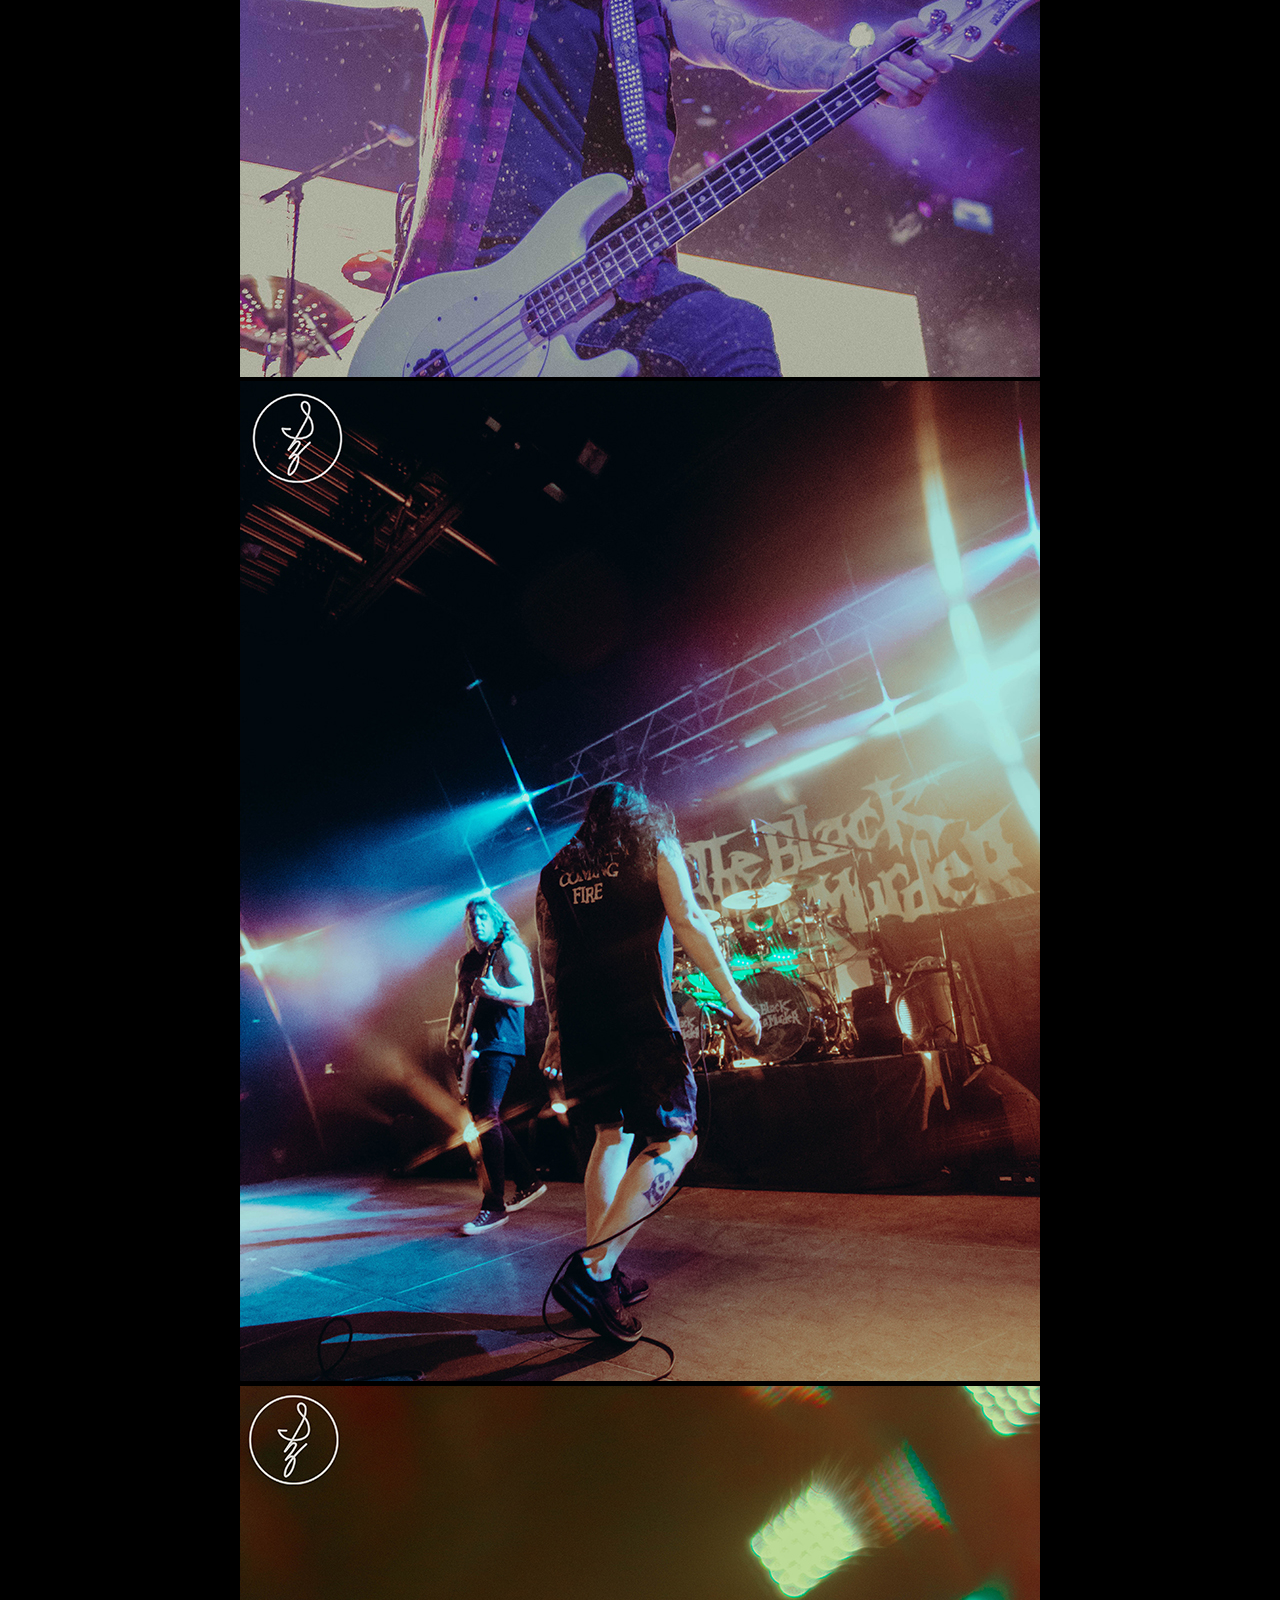
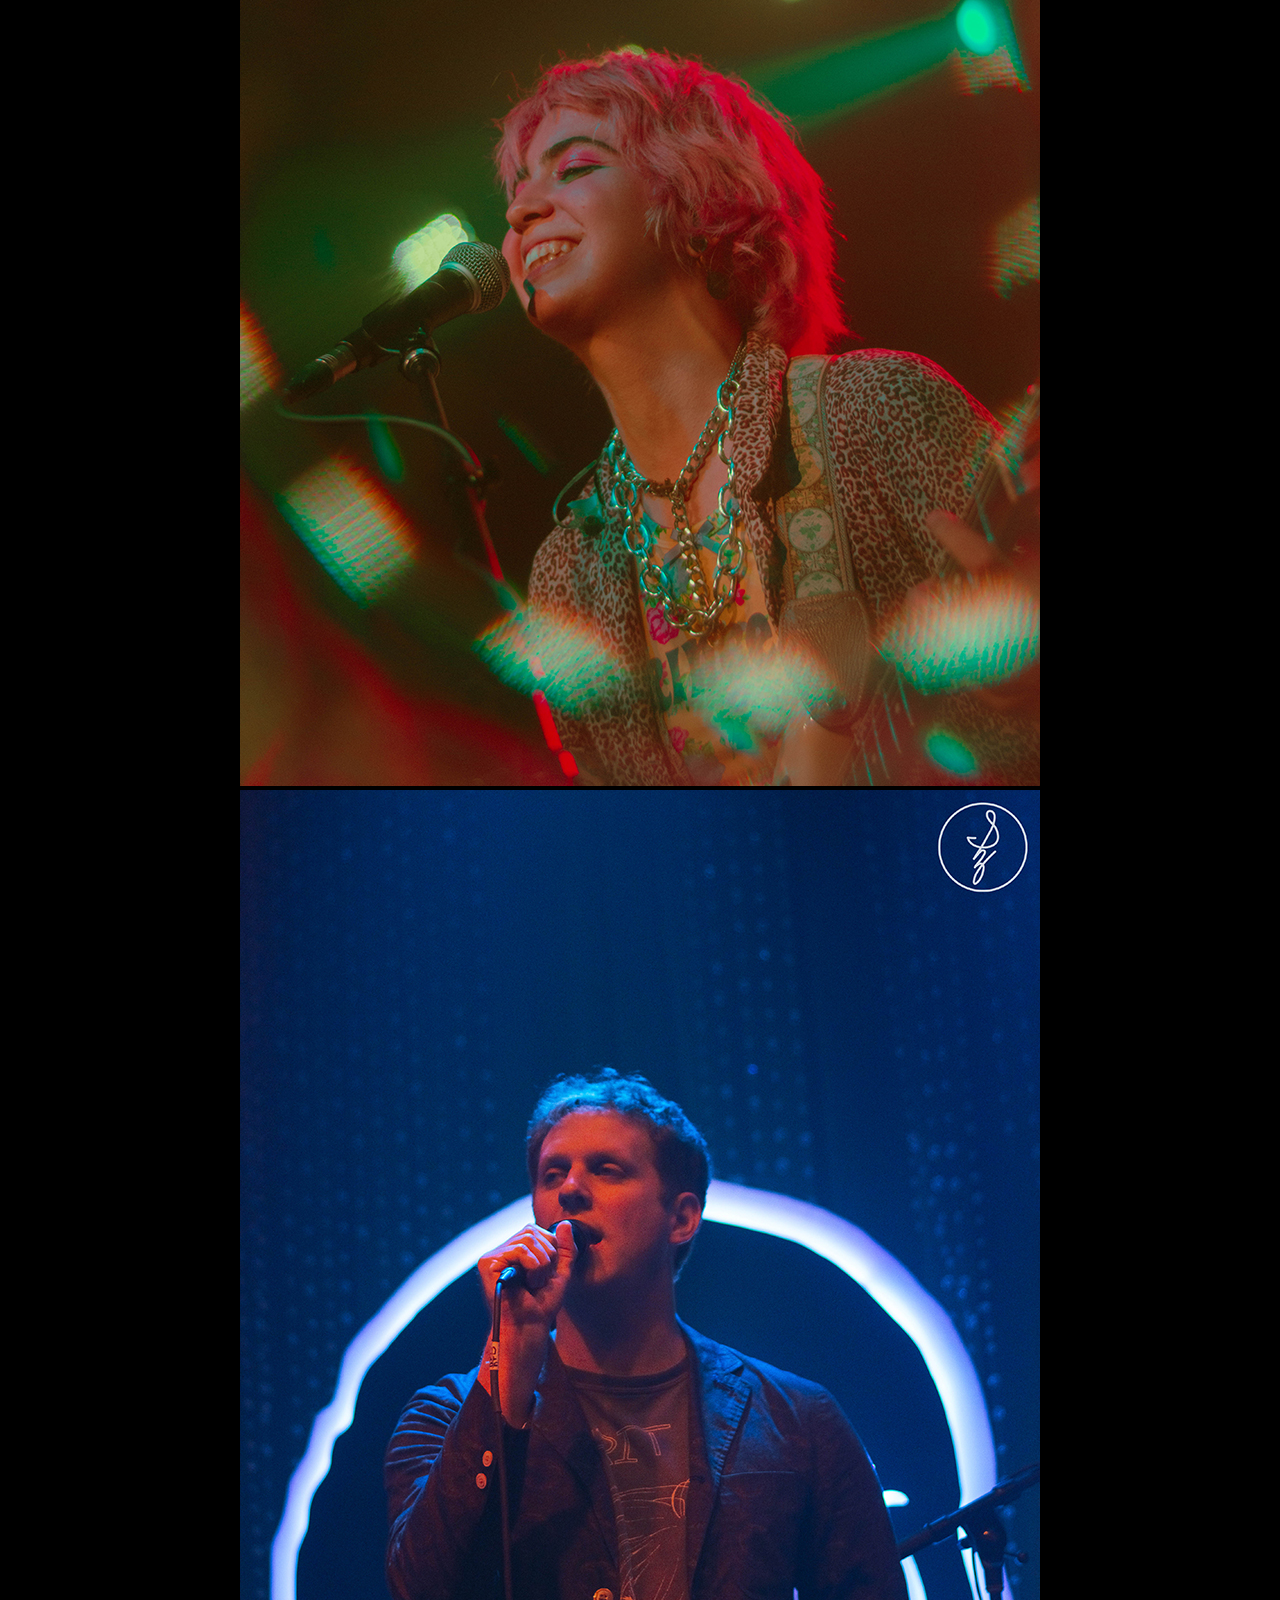
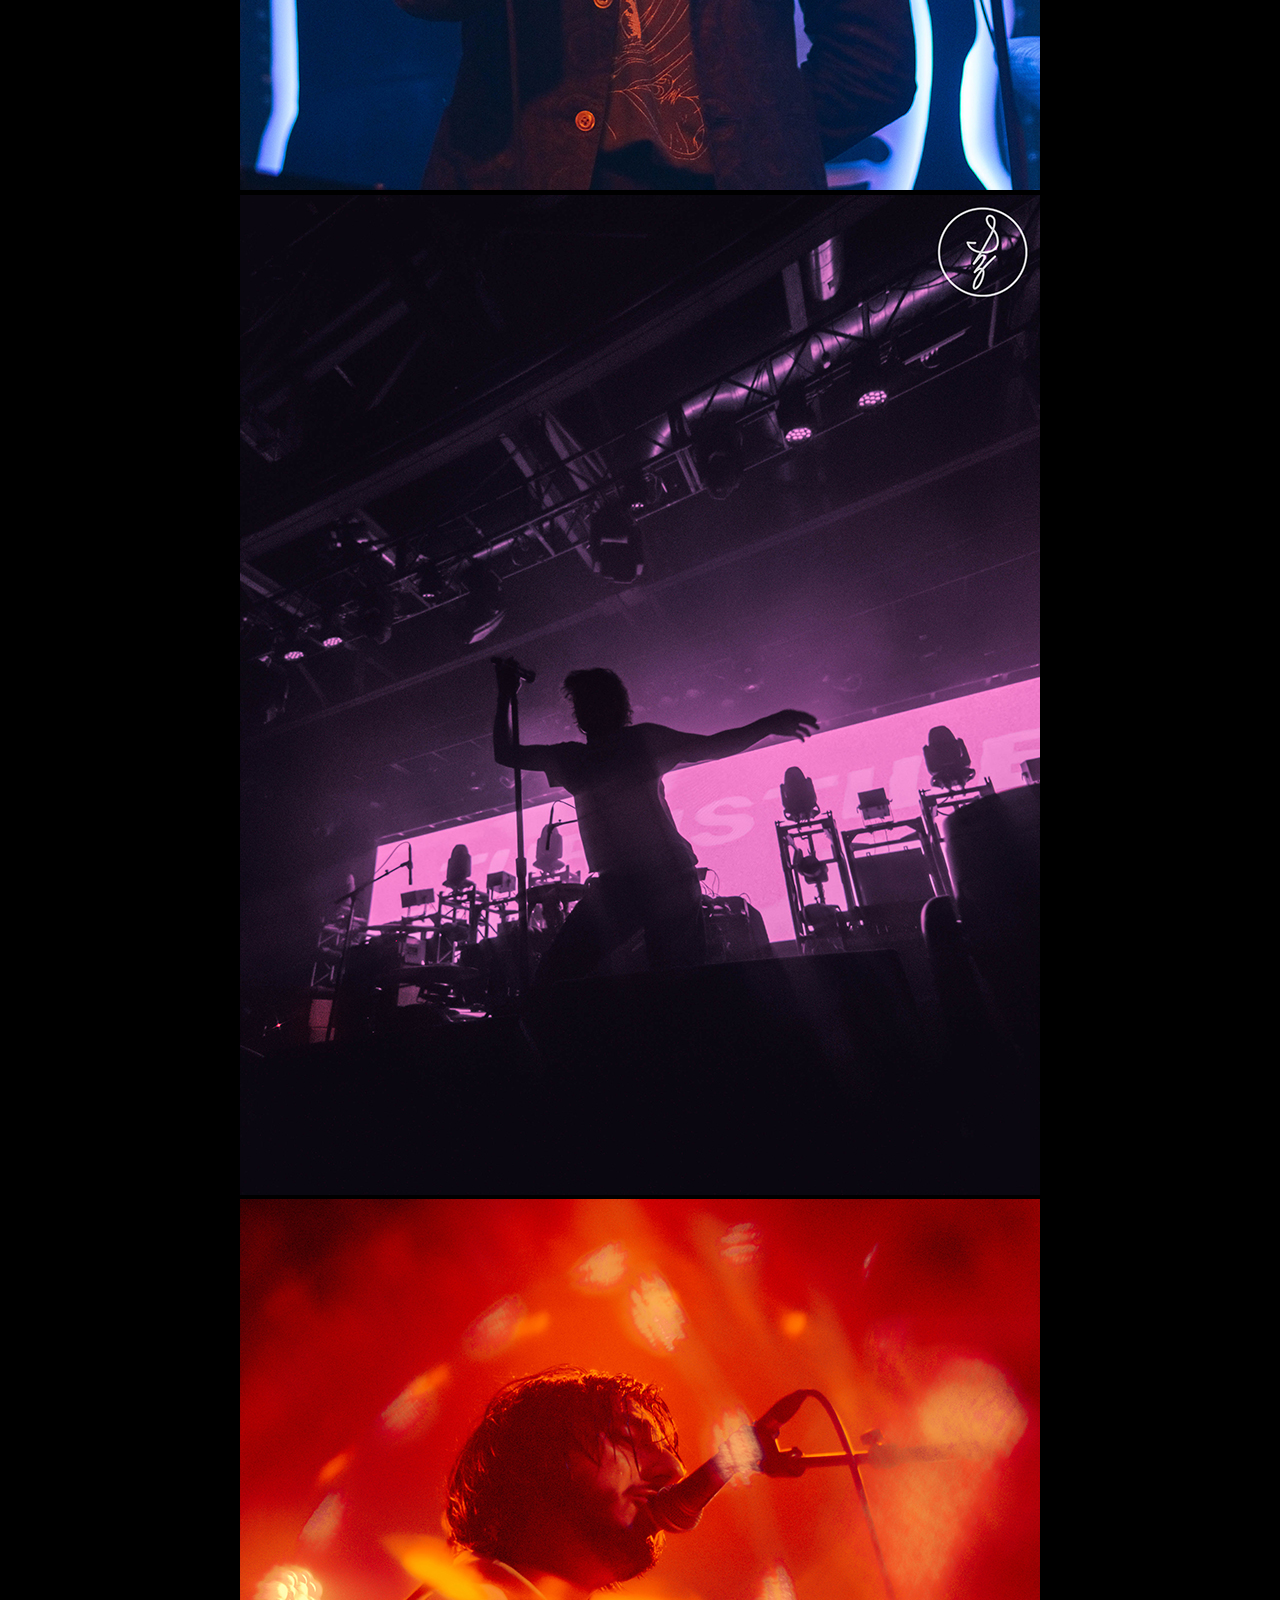
==== commit 1fc4352f: "💩css colors and margins (but only a little)" ====
--- a/index.html
+++ b/index.html
@@ -9,7 +9,7 @@
 </head>
 <body>
     <header>
-        <!--put logo here-->
+        <!--logo here-->
         <img src="images/Logo.png" alt="Logo">
     </header>
     <nav>
@@ -36,11 +36,14 @@
             </div>
                 </nav>
     </nav>
+    <header>
+        <!--big section here with name-->
+        <section>
+            <h1>Sophia Zucker Photography</h1>
+        </section>
+    </header>
     <main> 
-        <!--put big section with name here, and pics under-->
-        <section>
-            <h2>Sophia Zucker Photography</h2>
-        </section>
+        <!--removed big section with name, just pics here-->
         <img class="concert-imgs" src="images/c1.jpg" alt="wage war; bassist"/>
         <img class="concert-imgs" src="images/c2.jpg" alt="beartooth; vocalist"/>
         <img class="concert-imgs" src="images/c3.jpg" alt="twenty one pilots; vocalist"/>
@@ -67,6 +70,7 @@
         <img class="concert-imgs" src="images/c24.jpg" alt="julien baker"/>
     </main>
     <footer>
+        <!--put same thing on all pages-->
         <p>Copyright &copy; 2021 Sophia Zucker</p>
     </footer>
 </body>
--- a/stylesheet.css
+++ b/stylesheet.css
@@ -21,7 +21,13 @@
    */
   
   body {
-    margin: 0;
+    background-color:black;
+    color: whitesmoke;
+   
+    margin-top: 1rem;
+    margin-left: auto;
+    margin-right: auto;
+    margin-bottom: 1rem;
   }
   
   /**
@@ -29,7 +35,15 @@
    */
   
   main {
+    /* Figure this out!!!! */
     display: block;
+    max-width: 800px;
+    margin-top: 1rem;
+    margin-left: auto;
+    margin-right: auto;
+    margin-bottom: 1rem;
+    padding-left: 2rem;
+    padding-right: 2rem;
   }
   
   /**
@@ -38,8 +52,21 @@
    */
   
   h1 {
+    background: linear-gradient(0deg, rgba(216,143,89,1) 0%, rgba(245,192,135,1) 100%);
+    color: black;
     font-size: 2em;
-    margin: 0.67em 0;
+    margin-top: 1rem;
+    margin-left: 1rem;
+    margin-right: 1rem;
+    margin-bottom: 1rem;
+  }
+
+  h2, h3 {
+    color: whitesmoke;
+    margin-top: 1rem;
+    margin-left: auto;
+    margin-right: auto;
+    margin-bottom: 1rem;
   }
   
   /* Grouping content
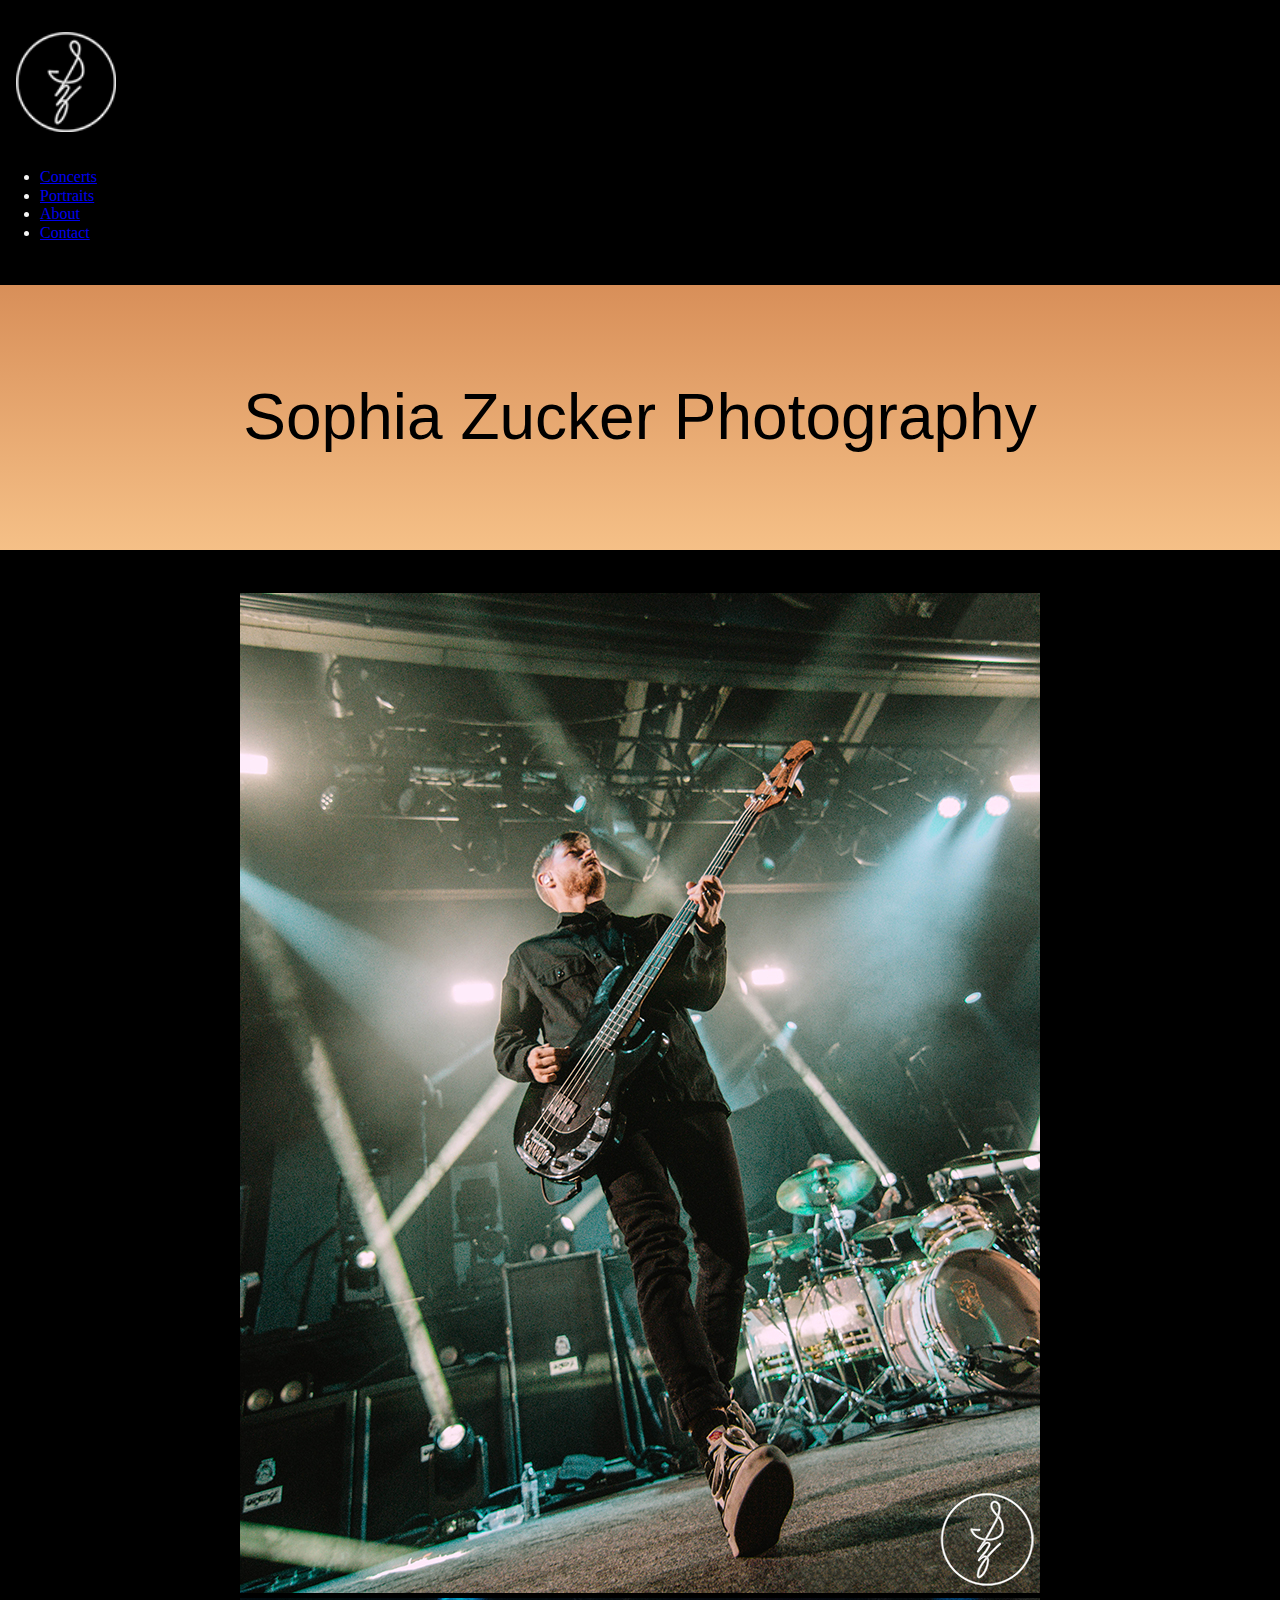
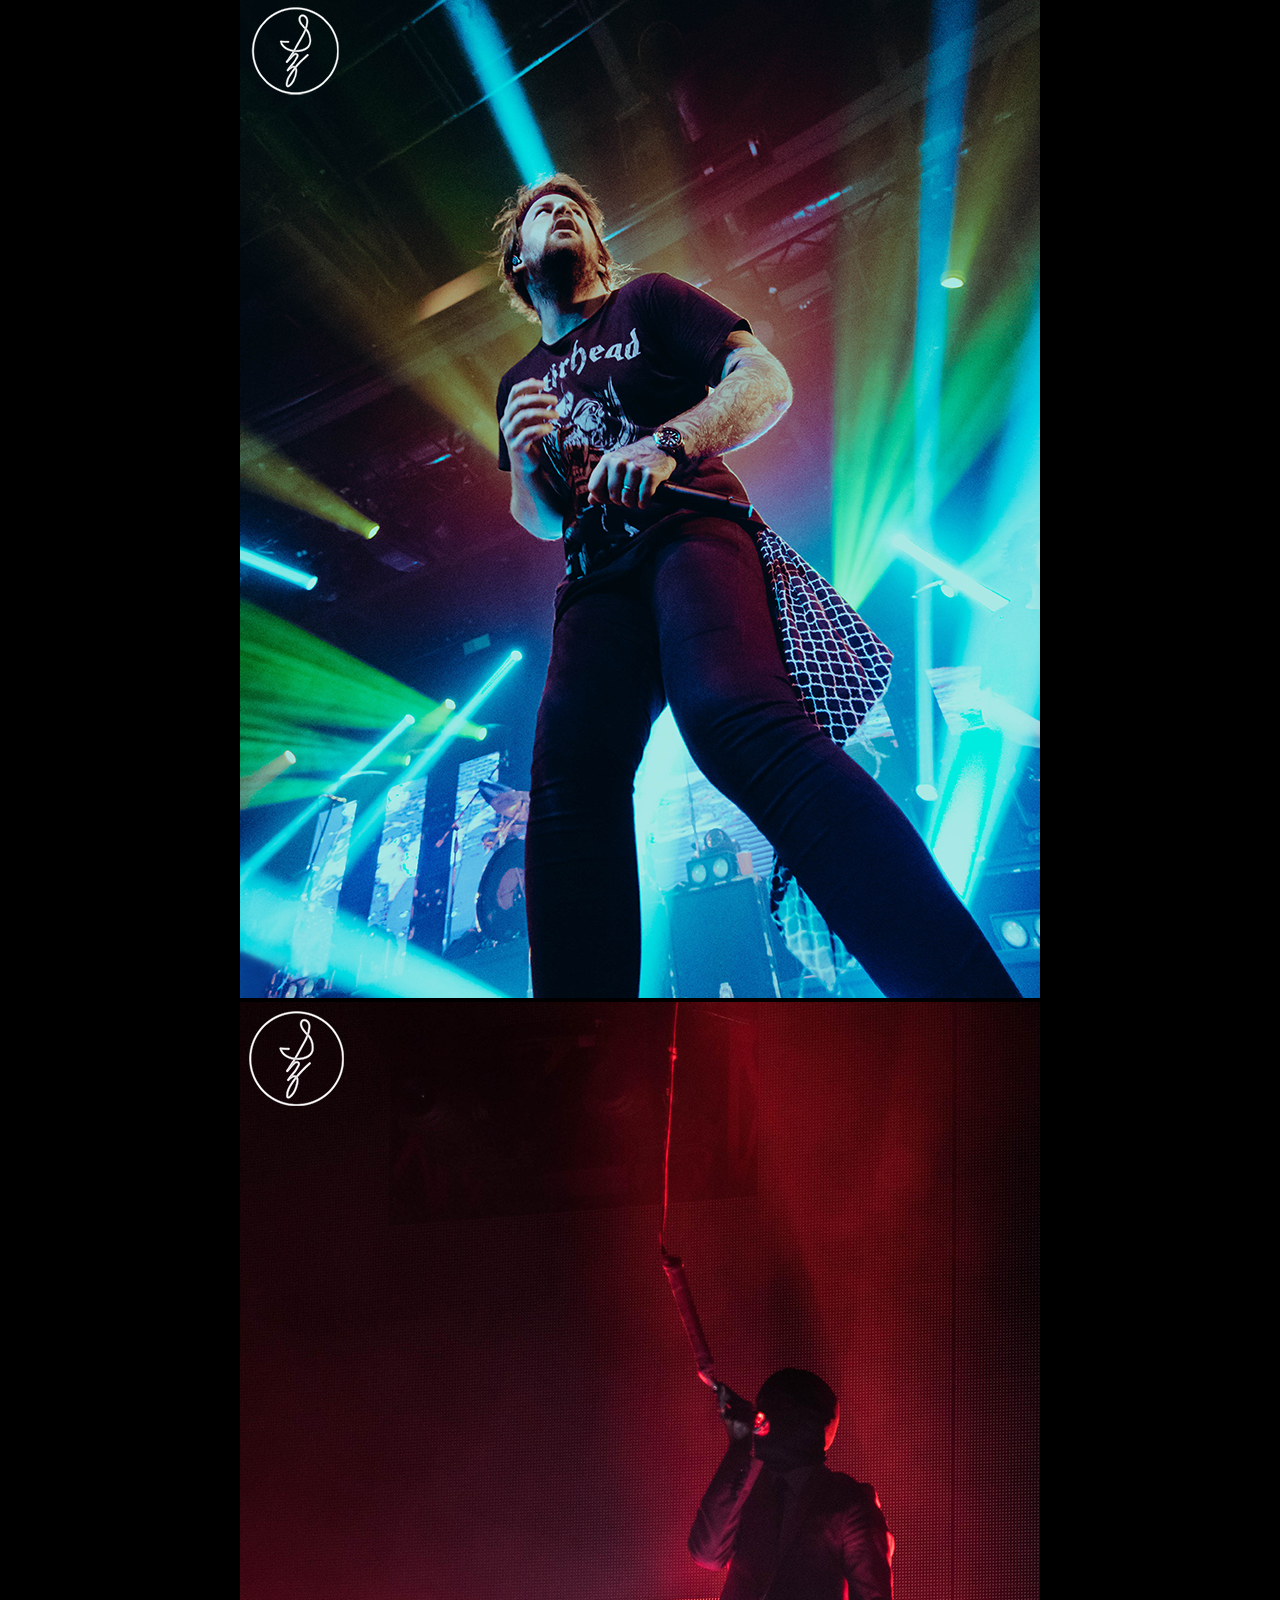
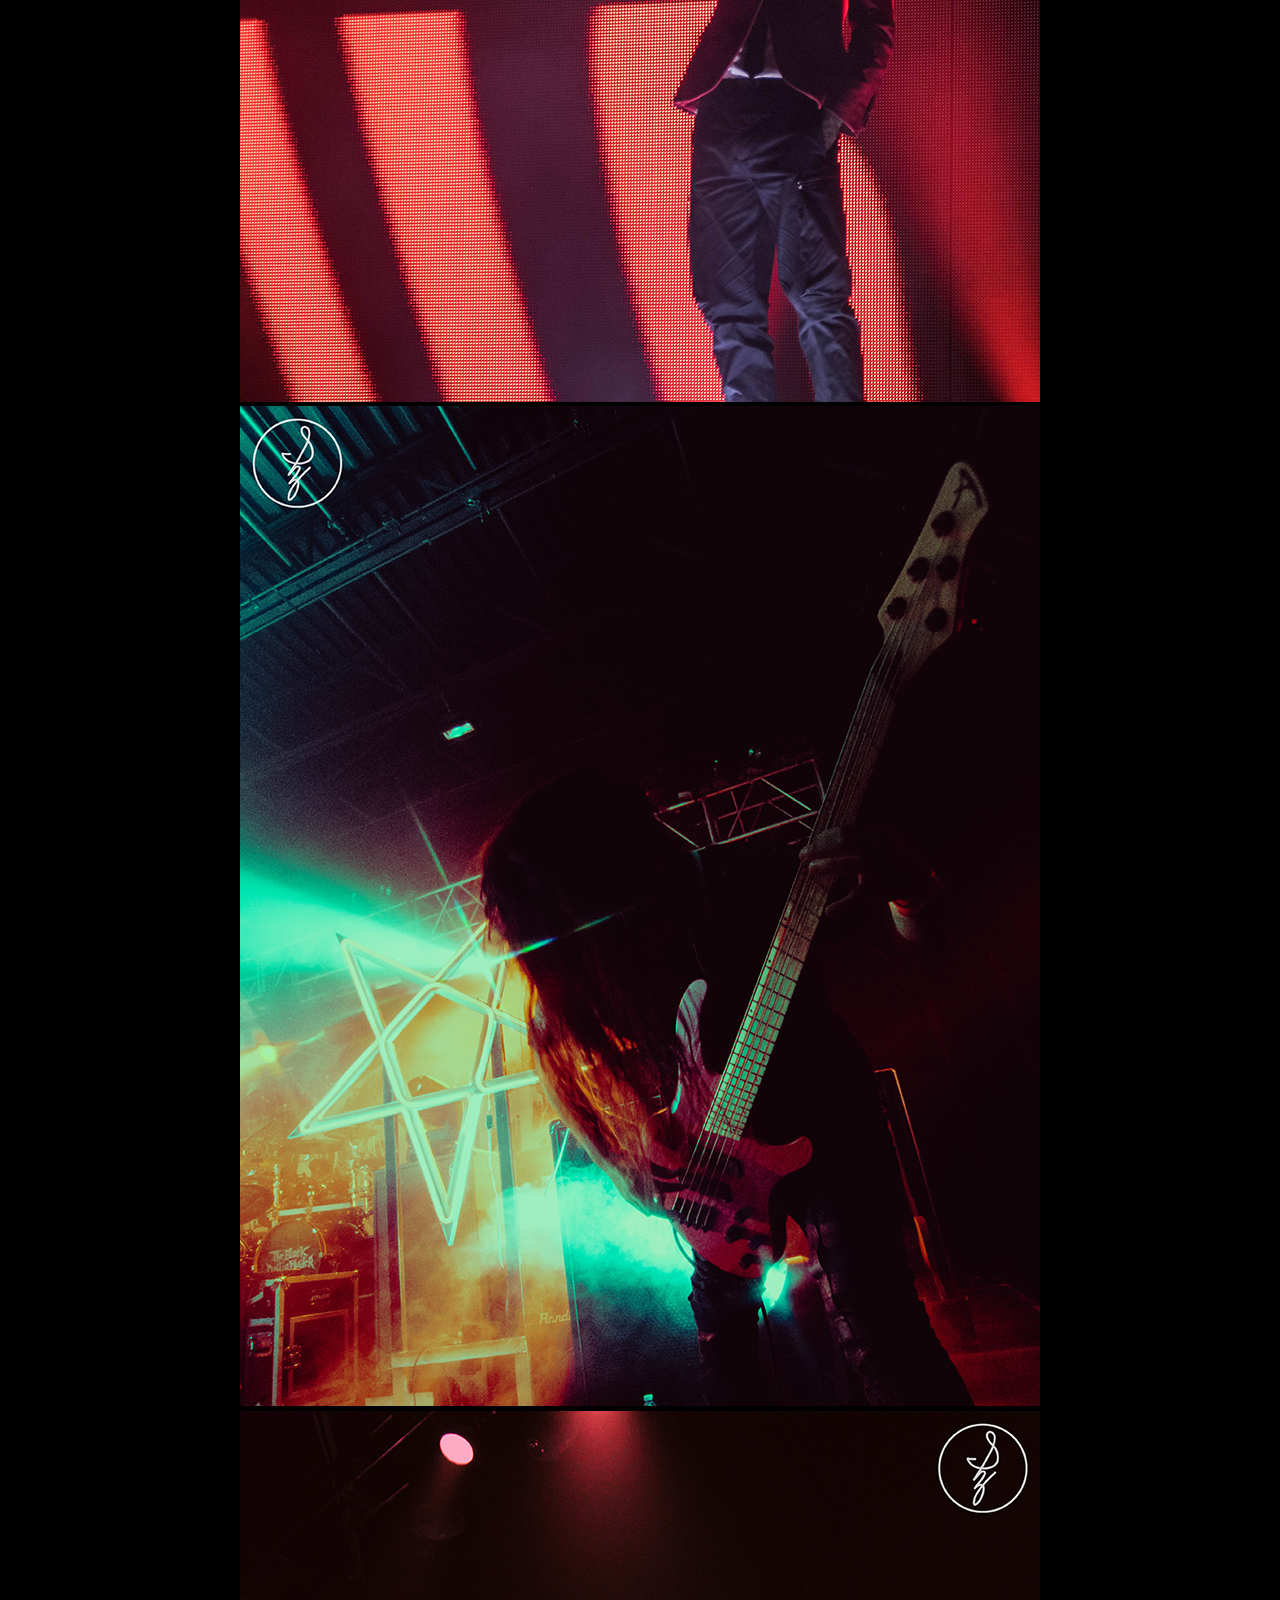
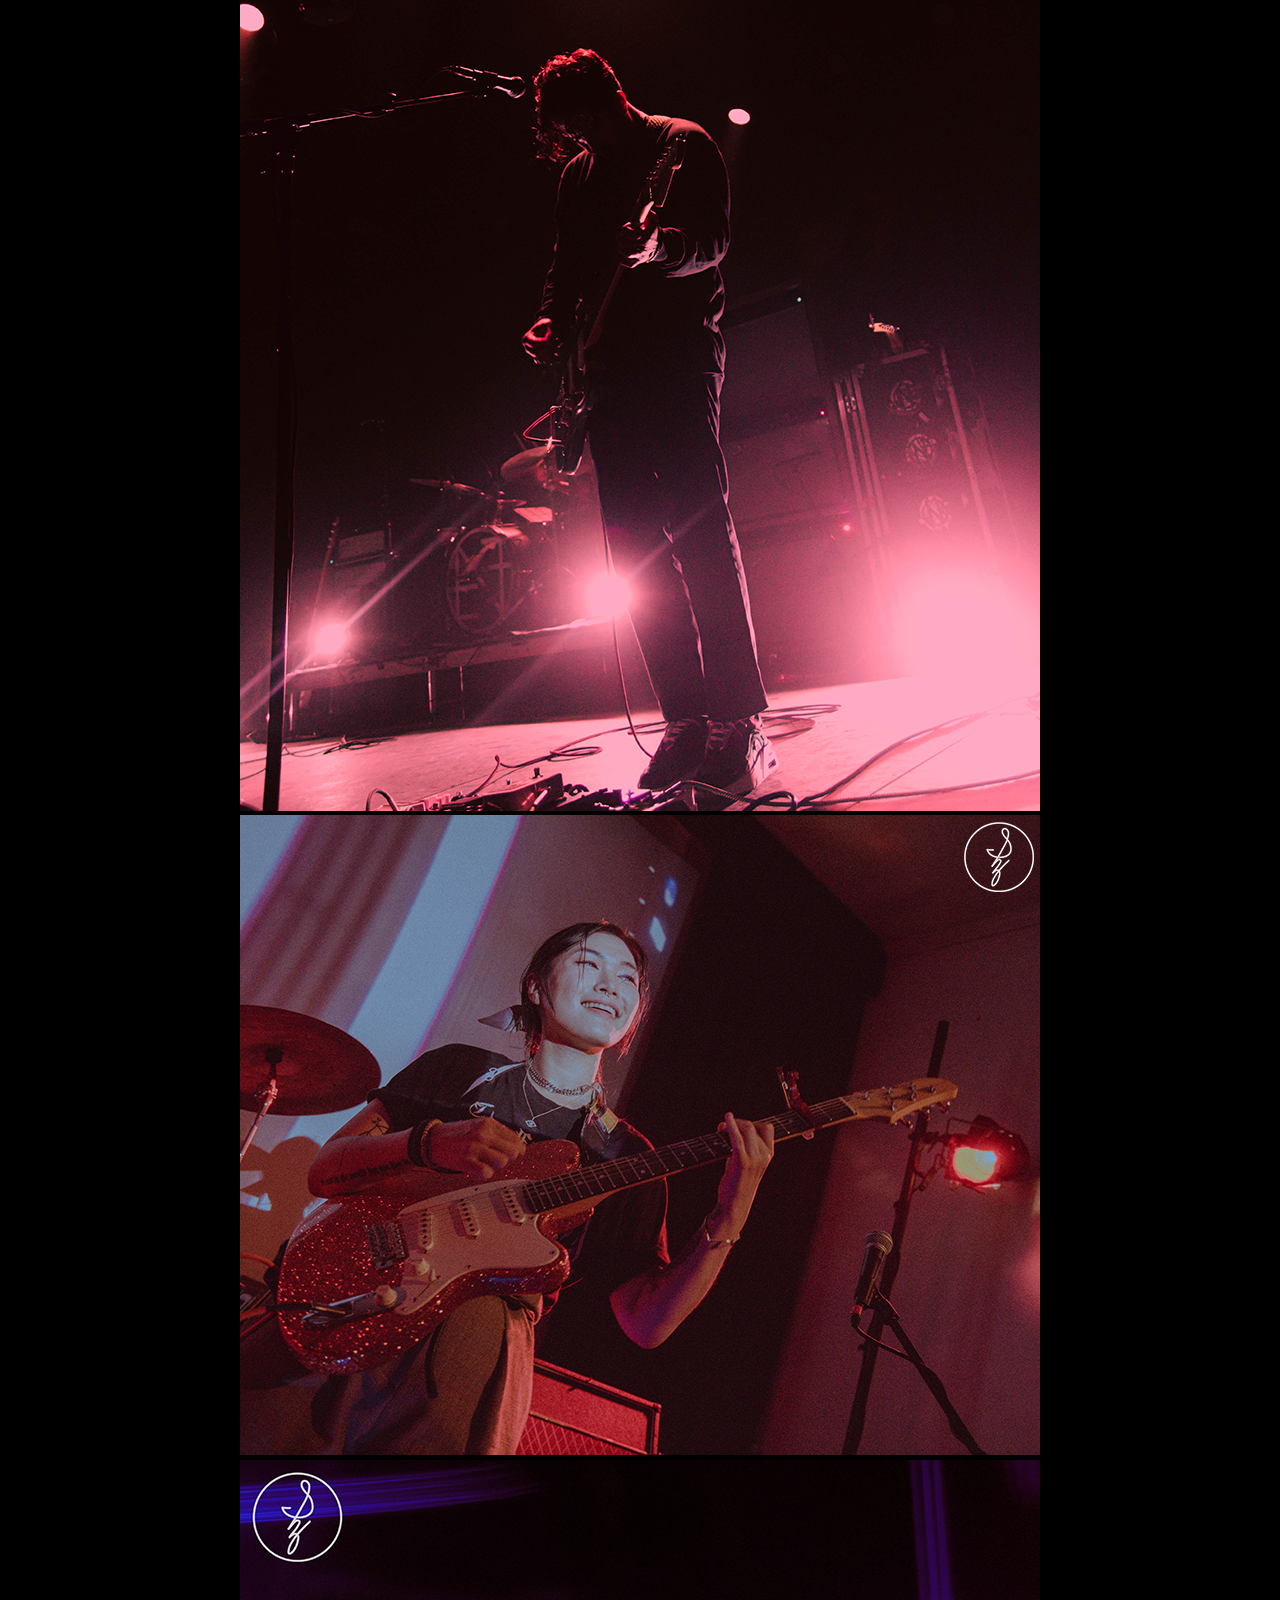
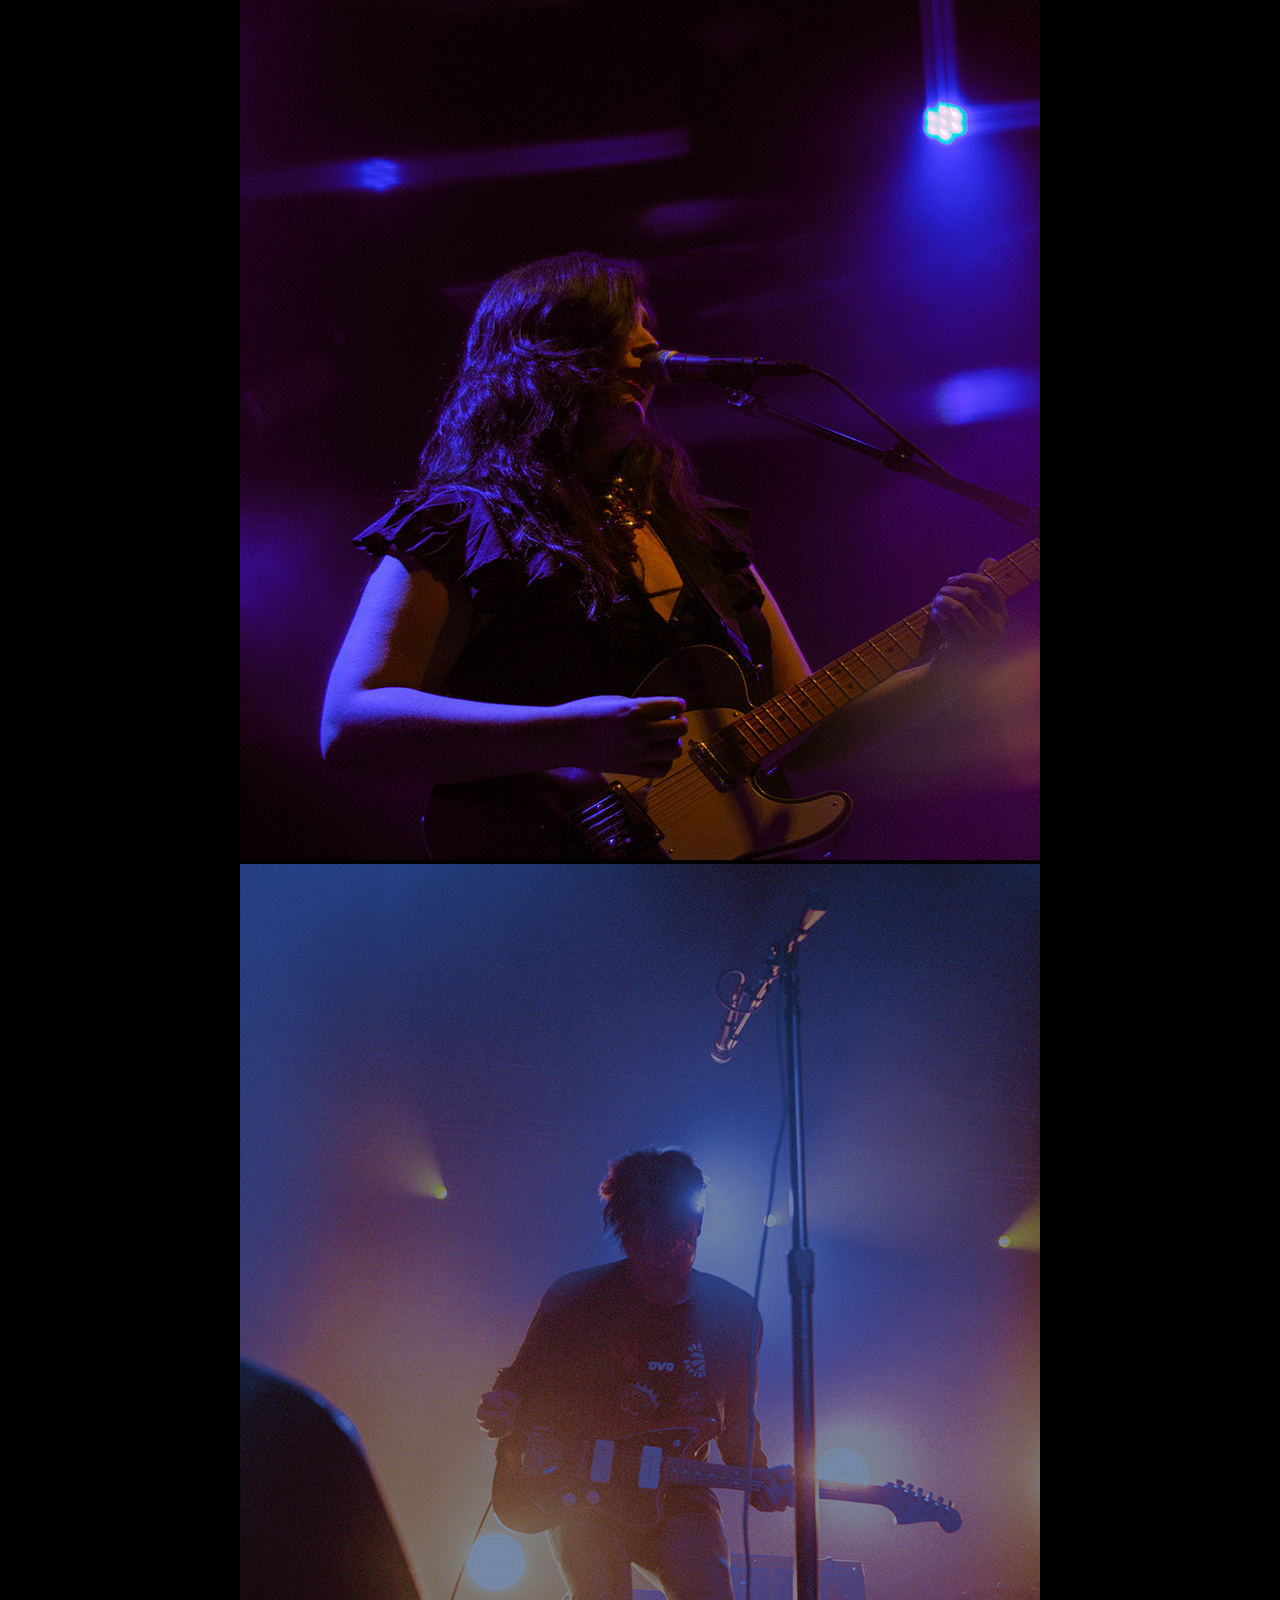
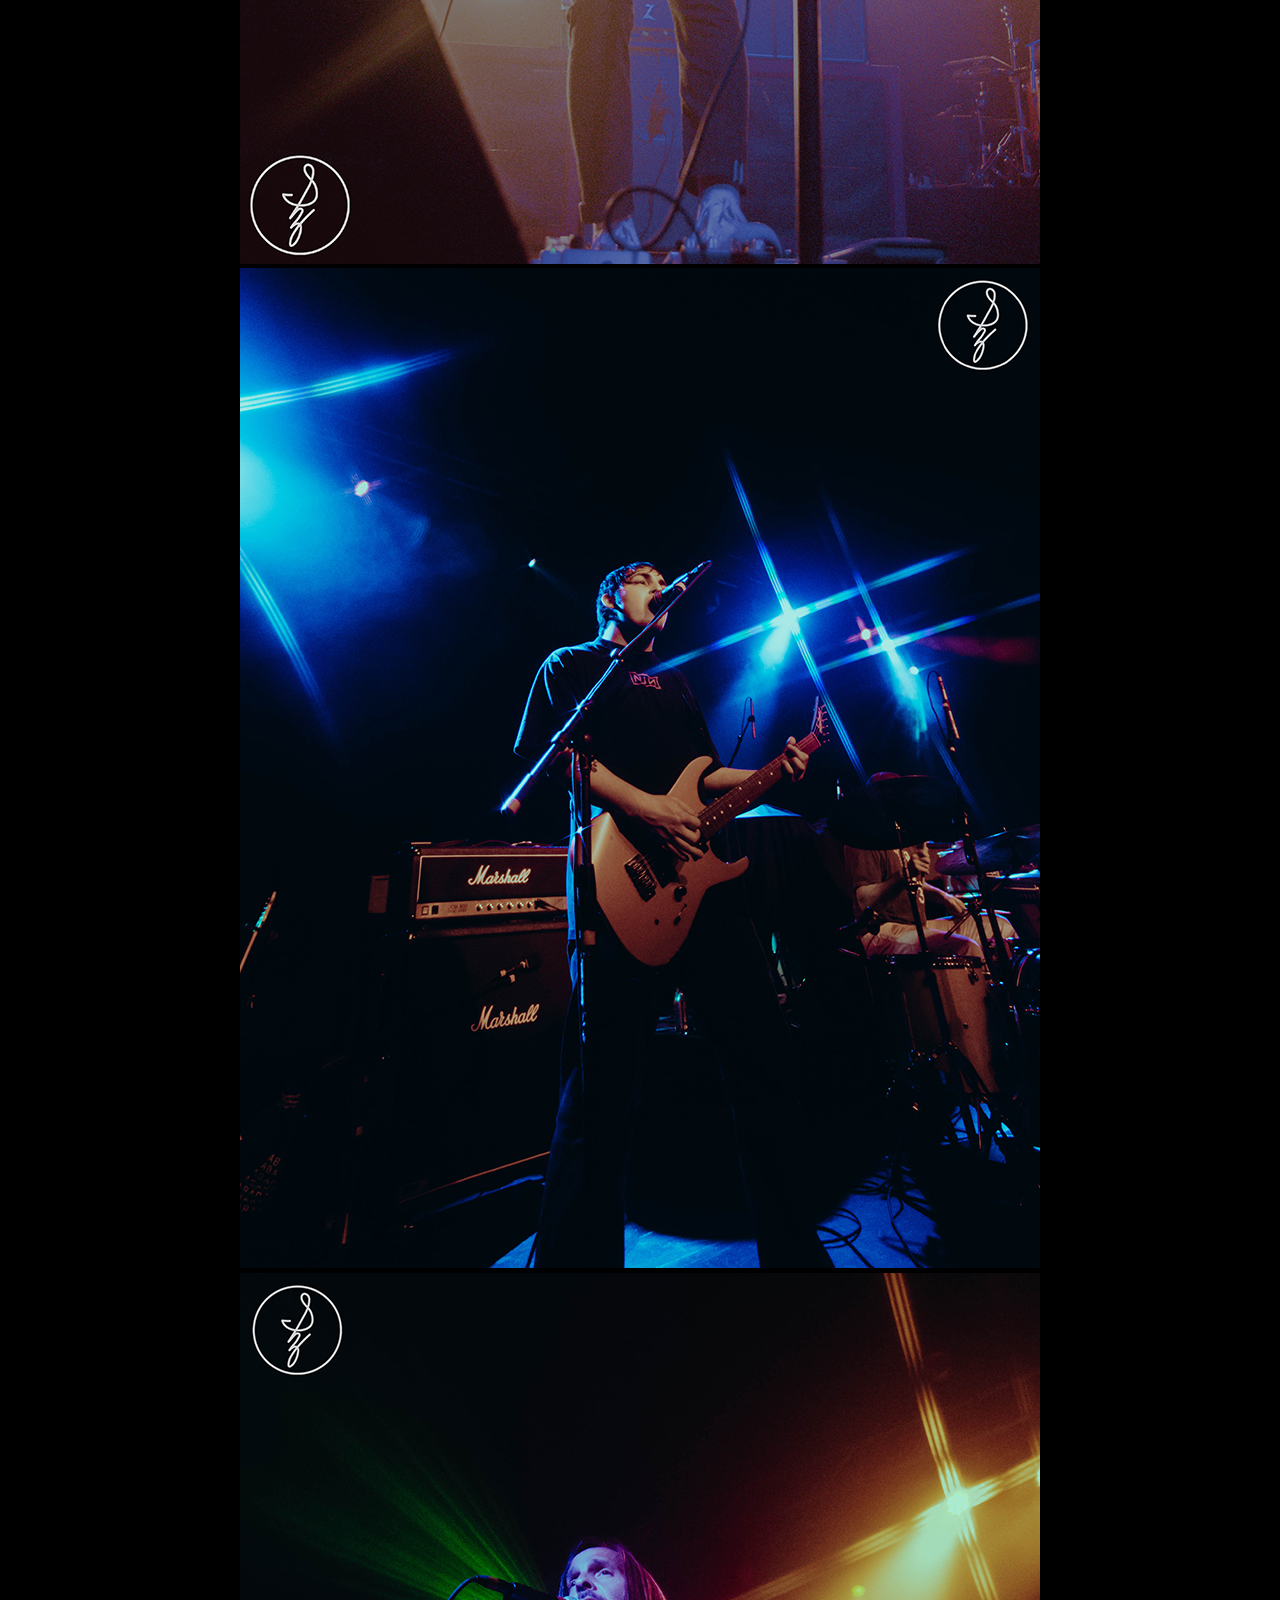
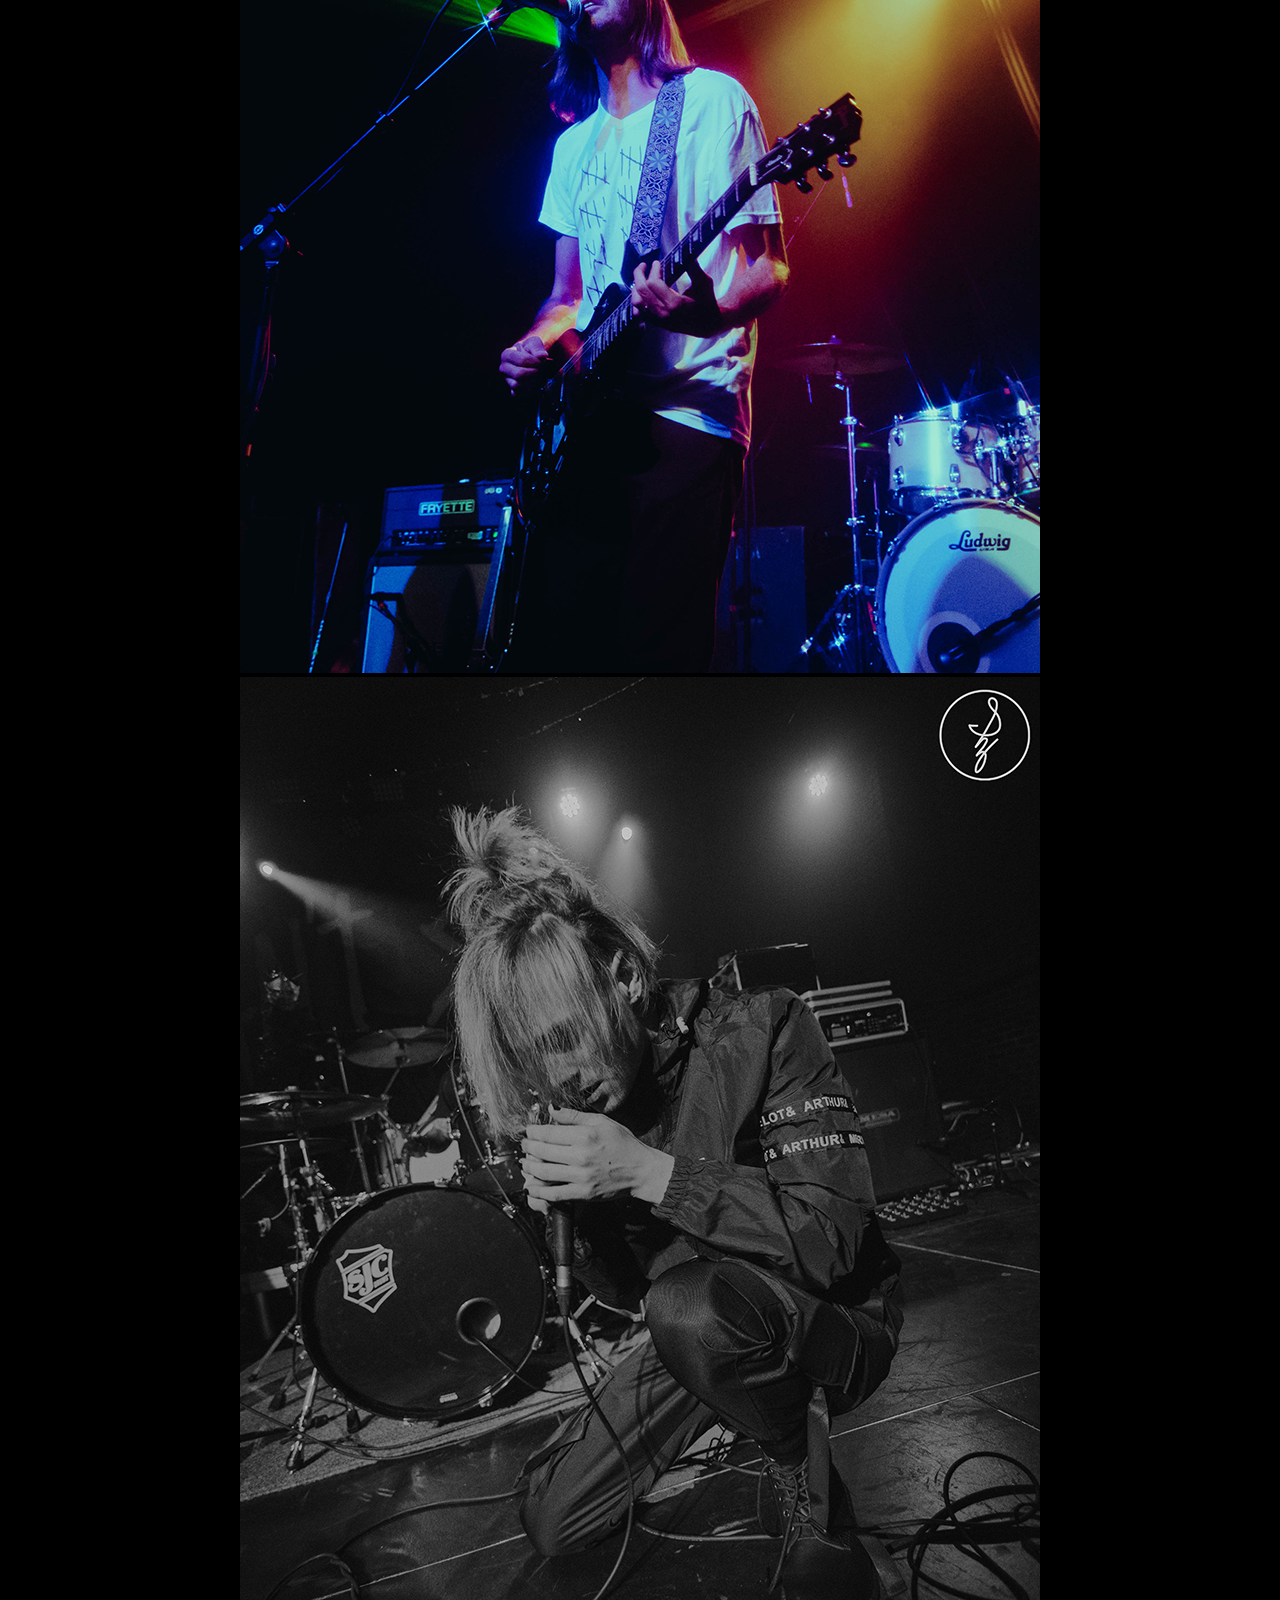
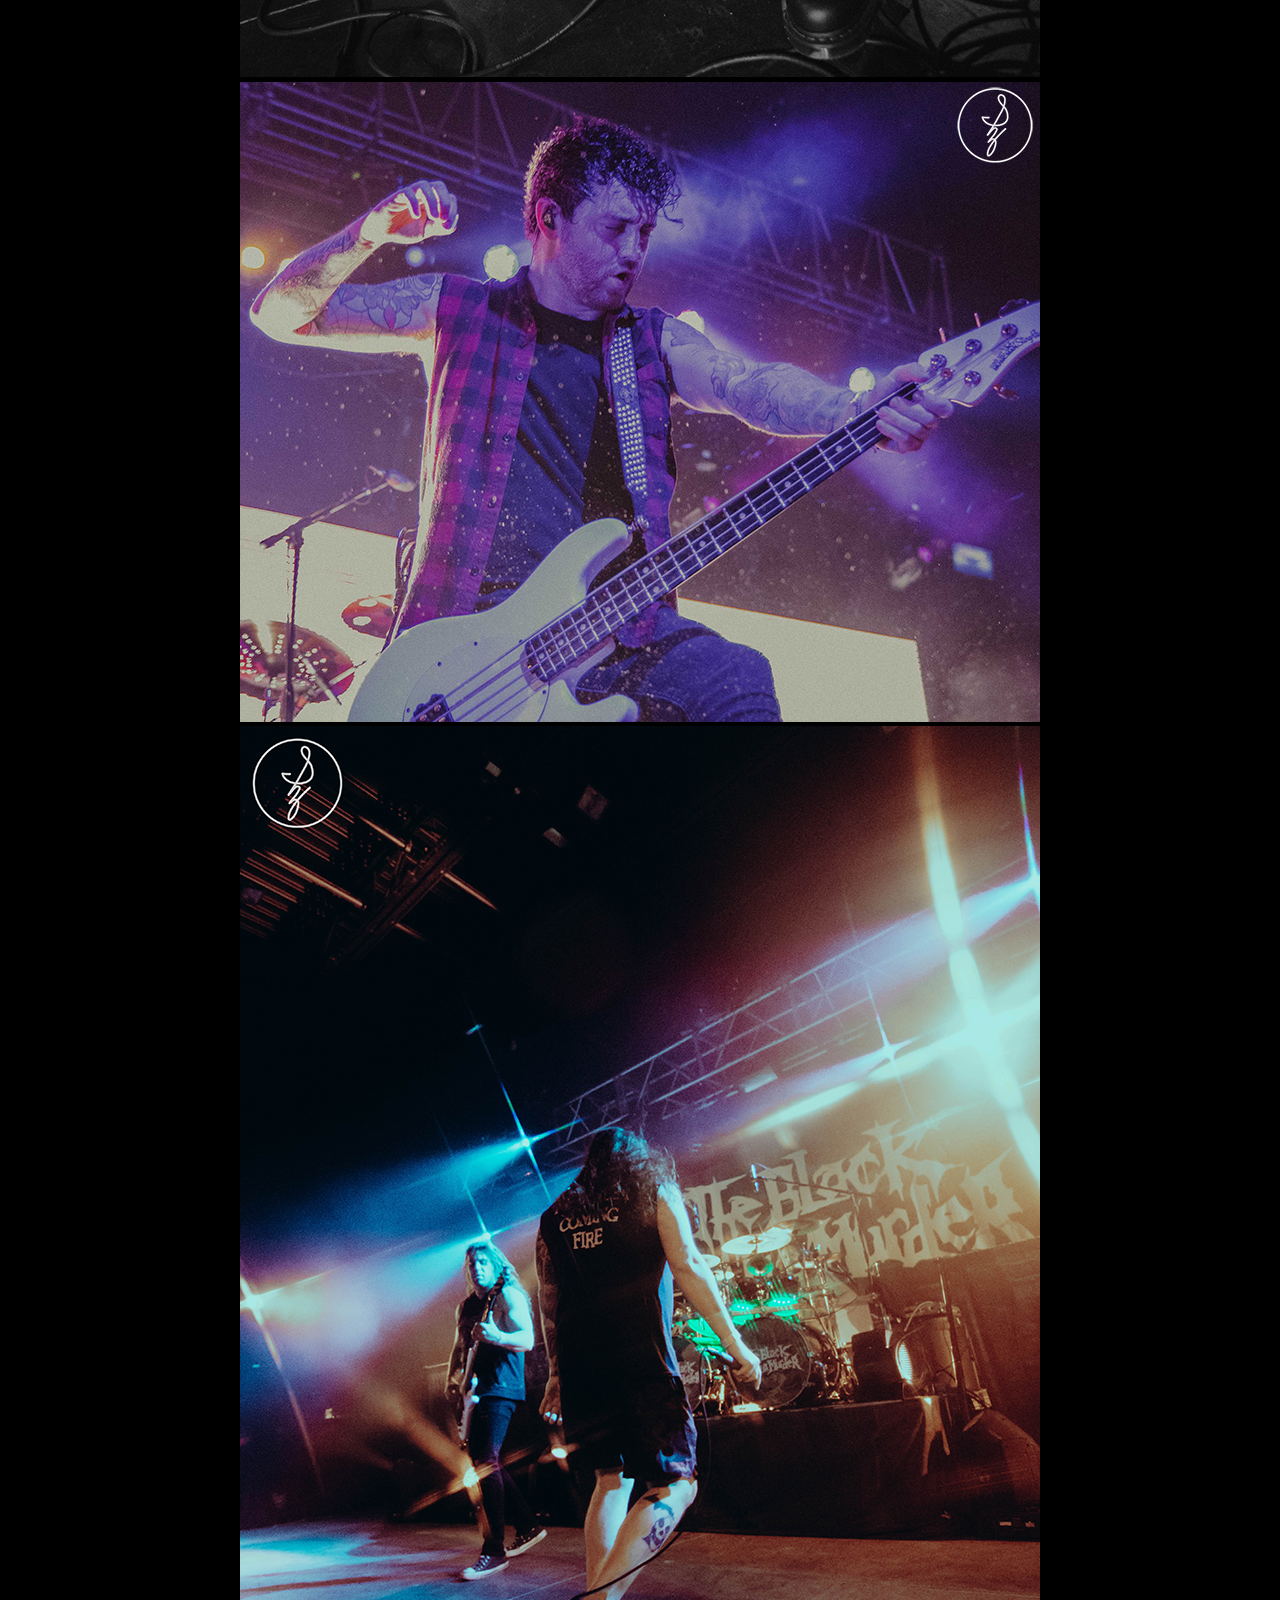
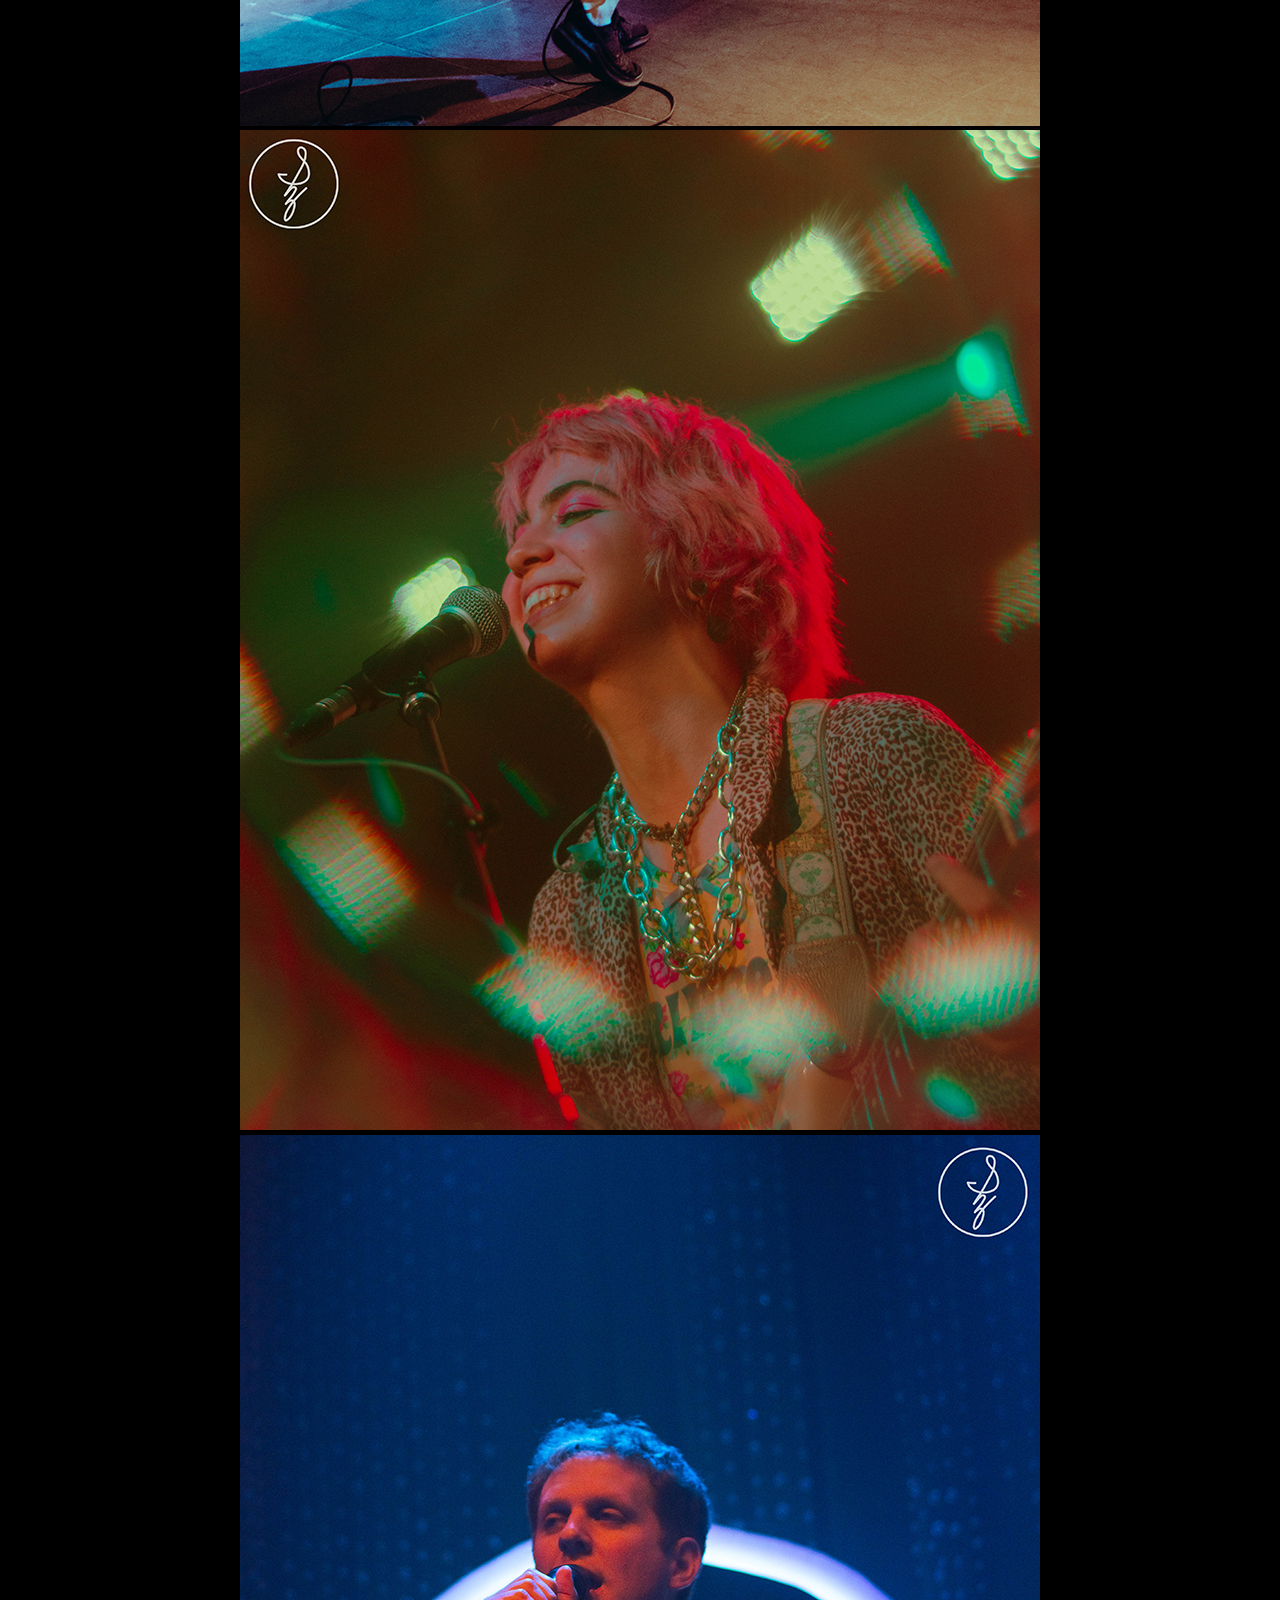
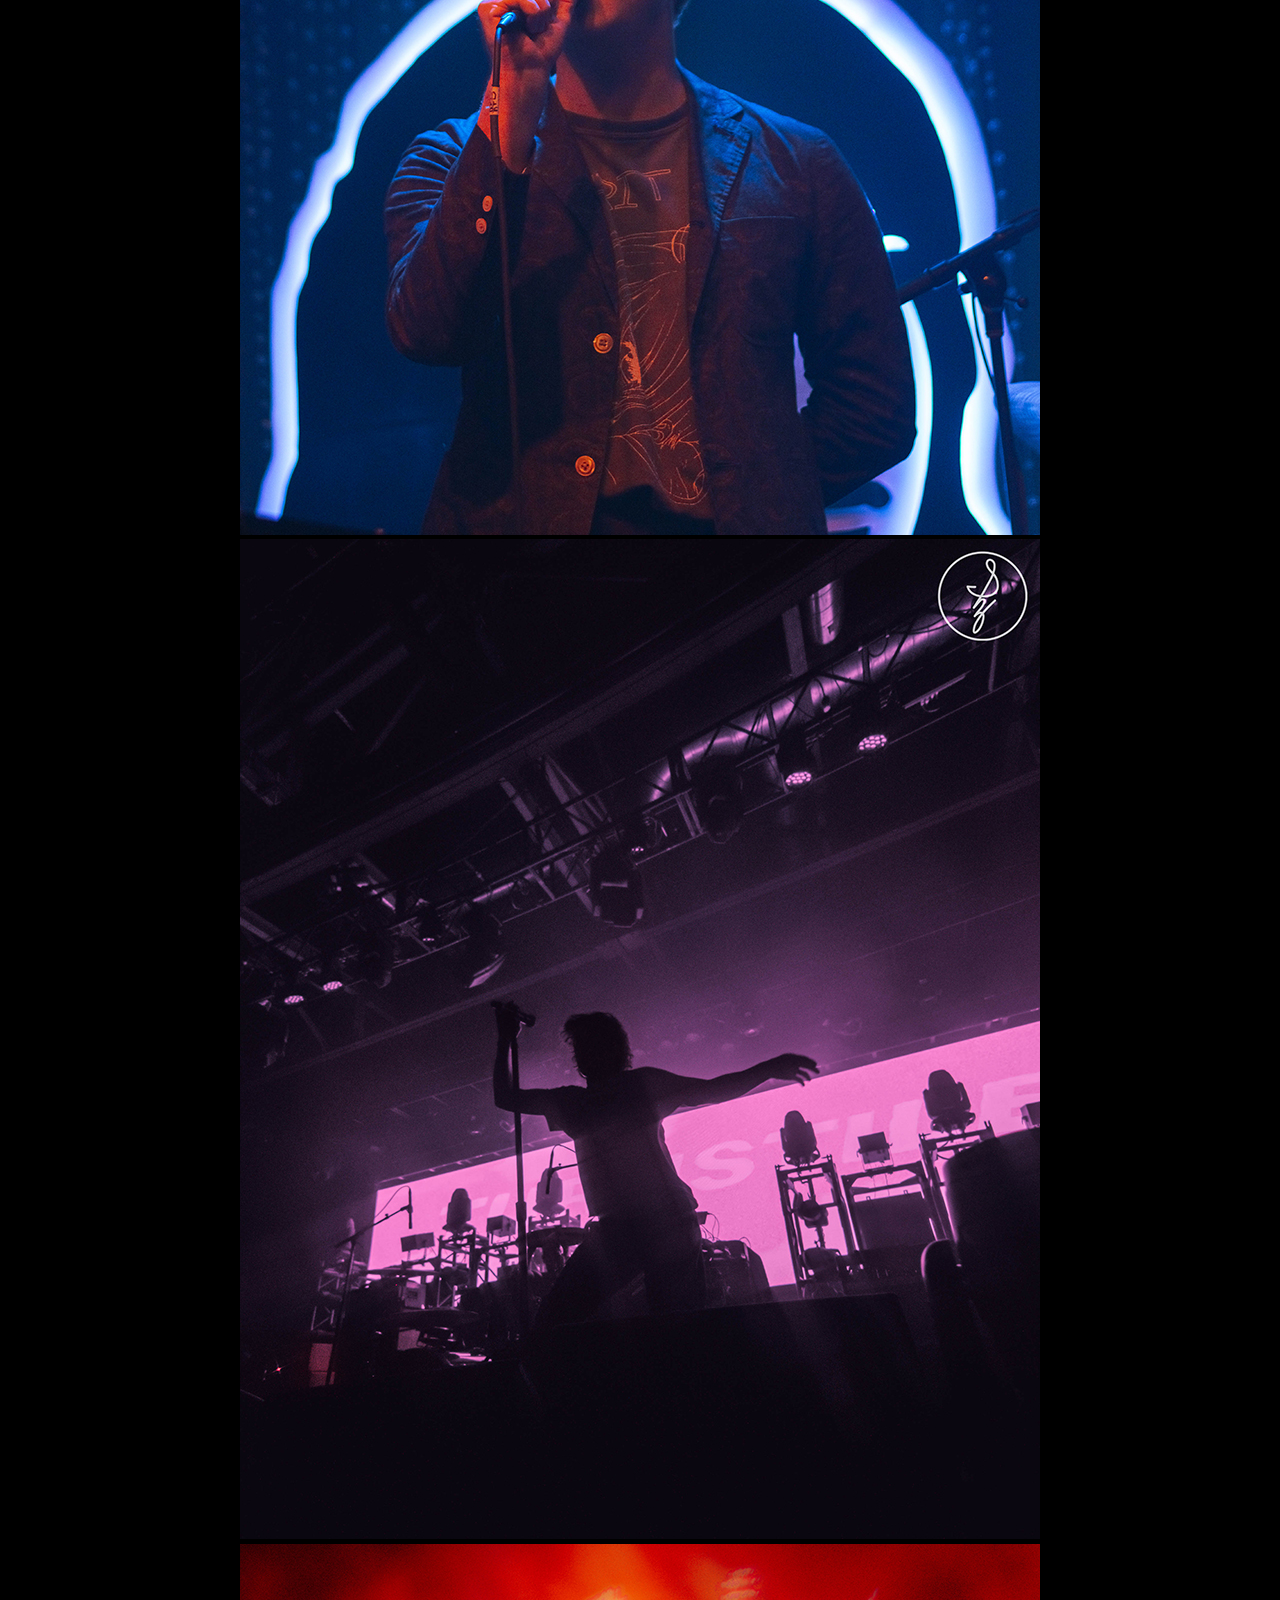
==== commit fad92f99: "⚡️adjustments from meeting" ====
--- a/index.html
+++ b/index.html
@@ -10,23 +10,22 @@
 <body>
     <header>
         <!--logo here-->
-        <img src="images/Logo.png" alt="Logo">
+        <img class="header_logo" src="images/Logo.png" alt="Logo">
     </header>
-    <nav>
         <!--navbar here, get help for this!!-->
         <nav class="navbar">
             <ul class="nav-menu">
                 <li class="nav-item">
-                    <a href="file:///Users/sophiazucker/Documents/Drexel/Classes/IDM%20221/idm221-sez42/index.html">Concerts</a>
+                    <a href="index.html">Concerts</a>
                 </li>
                 <li class="nav-item">
-                    <a href="file:///Users/sophiazucker/Documents/Drexel/Classes/IDM%20221/idm221-sez42/portraits.html">Portraits</a>
+                    <a href="portraits.html">Portraits</a>
                 </li>
                 <li class="nav-item">
-                    <a href="file:///Users/sophiazucker/Documents/Drexel/Classes/IDM%20221/idm221-sez42/about.html">About</a>
+                    <a href="about.html">About</a>
                 </li>
                 <li class="nav-item">
-                    <a href="file:///Users/sophiazucker/Documents/Drexel/Classes/IDM%20221/idm221-sez42/contact.html">Contact</a>
+                    <a href="contact.html">Contact</a>
                 </li>
             </ul>
             <div class="hamburger">
@@ -35,7 +34,6 @@
                 <span class="bar"></span>
             </div>
                 </nav>
-    </nav>
     <header>
         <!--big section here with name-->
         <section>
@@ -44,30 +42,80 @@
     </header>
     <main> 
         <!--removed big section with name, just pics here-->
-        <img class="concert-imgs" src="images/c1.jpg" alt="wage war; bassist"/>
-        <img class="concert-imgs" src="images/c2.jpg" alt="beartooth; vocalist"/>
-        <img class="concert-imgs" src="images/c3.jpg" alt="twenty one pilots; vocalist"/>
-        <img class="concert-imgs" src="images/c4.jpg" alt="carnifex; bassist"/>
-        <img class="concert-imgs" src="images/c5.jpg" alt="nothing; vocalist and guitarist"/>
-        <img class="concert-imgs" src="images/c6.jpg" alt="covet; vocalist and guitarist"/>
-        <img class="concert-imgs" src="images/c7.jpg" alt="lucy dacus"/>
-        <img class="concert-imgs" src="images/c8.jpg" alt="pup; vocalist and guitarist"/>
-        <img class="concert-imgs" src="images/c9.jpg" alt="narrow head; vocalist and guitarist"/>
-        <img class="concert-imgs" src="images/c10.jpg" alt="quicksand; vocalist and guitarist"/>
-        <img class="concert-imgs" src="images/c11.jpg" alt="vanish; vocalist"/>
-        <img class="concert-imgs" src="images/c12.jpg" alt="asking alexandria; bassist"/>
-        <img class="concert-imgs" src="images/c13.jpg" alt="the black dahlia murder; vocalist"/>
-        <img class="concert-imgs" src="images/c14.jpg" alt="pollyanna; vocalist and guitarist"/>
-        <img class="concert-imgs" src="images/c15.jpg" alt="tv girl; vocalist"/>
-        <img class="concert-imgs" src="images/c16.jpg" alt="turnstile; vocalist"/>
-        <img class="concert-imgs" src="images/c17.jpg" alt="america part two; vocalist and guitarist"/>
-        <img class="concert-imgs" src="images/c18.jpg" alt="mini trees; vocalist and guitarist"/>
-        <img class="concert-imgs" src="images/c19.jpg" alt="slothrust; vocalist and guitarist"/>
-        <img class="concert-imgs" src="images/c20.jpg" alt="foxing; vocalist"/>
-        <img class="concert-imgs" src="images/c21.jpg" alt="manchester orchestra; vocalist and guitarist"/>
-        <img class="concert-imgs" src="images/c22.jpg" alt="thao nyugen; vocalist and guitarist"/>
-        <img class="concert-imgs" src="images/c23.jpg" alt="del water gap"/>
-        <img class="concert-imgs" src="images/c24.jpg" alt="julien baker"/>
+        <div class="main">
+            <div>
+                <img src="images/c1.jpg" alt="wage war; bassist"/>
+            </div>
+            <div>
+                <img src="images/c2.jpg" alt="beartooth; vocalist"/>
+            </div>
+            <div>
+                <img src="images/c3.jpg" alt="twenty one pilots; vocalist"/>
+            </div>
+            <div>
+                <img src="images/c4.jpg" alt="carnifex; bassist"/>
+            </div>
+            <div>
+                <img src="images/c5.jpg" alt="nothing; vocalist and guitarist"/>
+            </div>
+            <div>
+                <img src="images/c6.jpg" alt="covet; vocalist and guitarist"/>
+            </div>
+            <div>
+                <img src="images/c7.jpg" alt="lucy dacus"/>
+            </div>
+            <div>
+                <img src="images/c8.jpg" alt="pup; vocalist and guitarist"/>
+            </div>
+            <div>
+                <img src="images/c9.jpg" alt="narrow head; vocalist and guitarist"/>
+            </div>
+            <div>
+                <img src="images/c10.jpg" alt="quicksand; vocalist and guitarist"/>
+            </div>
+            <div>
+                <img src="images/c11.jpg" alt="vanish; vocalist"/>
+            </div>
+            <div>
+                <img src="images/c12.jpg" alt="asking alexandria; bassist"/>
+            </div>
+            <div>
+                <img src="images/c13.jpg" alt="the black dahlia murder; vocalist"/>
+            </div>
+            <div>
+                <img src="images/c14.jpg" alt="pollyanna; vocalist and guitarist"/>
+            </div>
+            <div>
+                <img src="images/c15.jpg" alt="tv girl; vocalist"/>
+            </div>
+            <div>
+                <img src="images/c16.jpg" alt="turnstile; vocalist"/>
+            </div>
+            <div>
+                <img src="images/c17.jpg" alt="america part two; vocalist and guitarist"/>
+            </div>
+            <div>
+                <img src="images/c18.jpg" alt="mini trees; vocalist and guitarist"/>
+            </div>
+            <div>
+                <img src="images/c19.jpg" alt="slothrust; vocalist and guitarist"/>
+            </div>
+            <div>
+                <img src="images/c20.jpg" alt="foxing; vocalist"/>
+            </div>
+            <div>
+                <img src="images/c21.jpg" alt="manchester orchestra; vocalist and guitarist"/>
+            </div>
+            <div>
+                <img src="images/c22.jpg" alt="thao nyugen; vocalist and guitarist"/>
+            </div>
+            <div>
+                <img src="images/c23.jpg" alt="del water gap"/>
+            </div>
+            <div>
+                <img src="images/c24.jpg" alt="julien baker"/>
+            </div>
+        </div>
     </main>
     <footer>
         <!--put same thing on all pages-->
--- a/stylesheet.css
+++ b/stylesheet.css
@@ -16,10 +16,318 @@
   /* Sections
      ========================================================================== */
   
-  /**
-   * Remove the margin in all browsers.
-   */
-  
+  
+  /* Grouping content
+     ========================================================================== */
+  
+  /**
+   * 1. Add the correct box sizing in Firefox.
+   * 2. Show the overflow in Edge and IE.
+   */
+  
+  hr {
+    box-sizing: content-box; /* 1 */
+    height: 0; /* 1 */
+    overflow: visible; /* 2 */
+  }
+  
+  /**
+   * 1. Correct the inheritance and scaling of font size in all browsers.
+   * 2. Correct the odd `em` font sizing in all browsers.
+   */
+  
+  pre {
+    font-family: monospace, monospace; /* 1 */
+    font-size: 1em; /* 2 */
+  }
+  
+  /* Text-level semantics
+     ========================================================================== */
+  
+  /**
+   * Remove the gray background on active links in IE 10.
+   */
+  
+  a {
+    background-color: transparent;
+  }
+  
+  /**
+   * 1. Remove the bottom border in Chrome 57-
+   * 2. Add the correct text decoration in Chrome, Edge, IE, Opera, and Safari.
+   */
+  
+  abbr[title] {
+    border-bottom: none; /* 1 */
+    text-decoration: underline; /* 2 */
+    text-decoration: underline dotted; /* 2 */
+  }
+  
+  /**
+   * Add the correct font weight in Chrome, Edge, and Safari.
+   */
+  
+  b,
+  strong {
+    font-weight: bolder;
+  }
+  
+  /**
+   * 1. Correct the inheritance and scaling of font size in all browsers.
+   * 2. Correct the odd `em` font sizing in all browsers.
+   */
+  
+  code,
+  kbd,
+  samp {
+    font-family: monospace, monospace; /* 1 */
+    font-size: 1em; /* 2 */
+  }
+  
+  /**
+   * Add the correct font size in all browsers.
+   */
+  
+  small {
+    font-size: 80%;
+  }
+  
+  /**
+   * Prevent `sub` and `sup` elements from affecting the line height in
+   * all browsers.
+   */
+  
+  sub,
+  sup {
+    font-size: 75%;
+    line-height: 0;
+    position: relative;
+    vertical-align: baseline;
+  }
+  
+  sub {
+    bottom: -0.25em;
+  }
+  
+  sup {
+    top: -0.5em;
+  }
+  
+  /* Embedded content
+     ========================================================================== */
+  
+  /**
+   * Remove the border on images inside links in IE 10.
+   */
+  
+  img {
+    border-style: none;
+  }
+  
+  /* Forms
+     ========================================================================== */
+  
+  /**
+   * 1. Change the font styles in all browsers.
+   * 2. Remove the margin in Firefox and Safari.
+   */
+  
+  button,
+  input,
+  optgroup,
+  select,
+  textarea {
+    font-family: inherit; /* 1 */
+    font-size: 100%; /* 1 */
+    line-height: 1.15; /* 1 */
+    margin: 0; /* 2 */
+  }
+  
+  /**
+   * Show the overflow in IE.
+   * 1. Show the overflow in Edge.
+   */
+  
+  button,
+  input { /* 1 */
+    overflow: visible;
+  }
+  
+  /**
+   * Remove the inheritance of text transform in Edge, Firefox, and IE.
+   * 1. Remove the inheritance of text transform in Firefox.
+   */
+  
+  button,
+  select { /* 1 */
+    text-transform: none;
+  }
+  
+  /**
+   * Correct the inability to style clickable types in iOS and Safari.
+   */
+  
+  button,
+  [type="button"],
+  [type="reset"],
+  [type="submit"] {
+    -webkit-appearance: button;
+  }
+  
+  /**
+   * Remove the inner border and padding in Firefox.
+   */
+  
+  button::-moz-focus-inner,
+  [type="button"]::-moz-focus-inner,
+  [type="reset"]::-moz-focus-inner,
+  [type="submit"]::-moz-focus-inner {
+    border-style: none;
+    padding: 0;
+  }
+  
+  /**
+   * Restore the focus styles unset by the previous rule.
+   */
+  
+  button:-moz-focusring,
+  [type="button"]:-moz-focusring,
+  [type="reset"]:-moz-focusring,
+  [type="submit"]:-moz-focusring {
+    outline: 1px dotted ButtonText;
+  }
+  
+  /**
+   * Correct the padding in Firefox.
+   */
+  
+  fieldset {
+    padding: 0.35em 0.75em 0.625em;
+  }
+  
+  /**
+   * 1. Correct the text wrapping in Edge and IE.
+   * 2. Correct the color inheritance from `fieldset` elements in IE.
+   * 3. Remove the padding so developers are not caught out when they zero out
+   *    `fieldset` elements in all browsers.
+   */
+  
+  legend {
+    box-sizing: border-box; /* 1 */
+    color: inherit; /* 2 */
+    display: table; /* 1 */
+    max-width: 100%; /* 1 */
+    padding: 0; /* 3 */
+    white-space: normal; /* 1 */
+  }
+  
+  /**
+   * Add the correct vertical alignment in Chrome, Firefox, and Opera.
+   */
+  
+  progress {
+    vertical-align: baseline;
+  }
+  
+  /**
+   * Remove the default vertical scrollbar in IE 10+.
+   */
+  
+  textarea {
+    overflow: auto;
+  }
+  
+  /**
+   * 1. Add the correct box sizing in IE 10.
+   * 2. Remove the padding in IE 10.
+   */
+  
+  [type="checkbox"],
+  [type="radio"] {
+    box-sizing: border-box; /* 1 */
+    padding: 0; /* 2 */
+  }
+  
+  /**
+   * Correct the cursor style of increment and decrement buttons in Chrome.
+   */
+  
+  [type="number"]::-webkit-inner-spin-button,
+  [type="number"]::-webkit-outer-spin-button {
+    height: auto;
+  }
+  
+  /**
+   * 1. Correct the odd appearance in Chrome and Safari.
+   * 2. Correct the outline style in Safari.
+   */
+  
+  [type="search"] {
+    -webkit-appearance: textfield; /* 1 */
+    outline-offset: -2px; /* 2 */
+  }
+  
+  /**
+   * Remove the inner padding in Chrome and Safari on macOS.
+   */
+  
+  [type="search"]::-webkit-search-decoration {
+    -webkit-appearance: none;
+  }
+  
+  /**
+   * 1. Correct the inability to style clickable types in iOS and Safari.
+   * 2. Change font properties to `inherit` in Safari.
+   */
+  
+  ::-webkit-file-upload-button {
+    -webkit-appearance: button; /* 1 */
+    font: inherit; /* 2 */
+  }
+  
+  /* Interactive
+     ========================================================================== */
+  
+  /*
+   * Add the correct display in Edge, IE 10+, and Firefox.
+   */
+  
+  details {
+    display: block;
+  }
+  
+  /*
+   * Add the correct display in all browsers.
+   */
+  
+  summary {
+    display: list-item;
+  }
+  
+  /* Misc
+     ========================================================================== */
+  
+  /**
+   * Add the correct display in IE 10+.
+   */
+  
+  template {
+    display: none;
+  }
+  
+  /**
+   * Add the correct display in IE 10.
+   */
+  
+  [hidden] {
+    display: none;
+  }
+
+  @font-face {
+    font-family: 'Work Sans';
+    src: url(..//idm221-sez42/fonts/WorkSans-Light.woff2) (format("woff2"));
+  }
+
   body {
     background-color:black;
     color: whitesmoke;
@@ -29,12 +337,12 @@
     margin-right: auto;
     margin-bottom: 1rem;
   }
-  
-  /**
+
+ /**
    * Render the `main` element consistently in IE.
    */
   
-  main {
+   main {
     /* Figure this out!!!! */
     display: block;
     max-width: 800px;
@@ -46,19 +354,21 @@
     padding-right: 2rem;
   }
   
-  /**
+/**
    * Correct the font size and margin on `h1` elements within `section` and
    * `article` contexts in Chrome, Firefox, and Safari.
    */
   
-  h1 {
-    background: linear-gradient(0deg, rgba(216,143,89,1) 0%, rgba(245,192,135,1) 100%);
+   h1 {
+    background: linear-gradient(0deg, rgba(245,192,135,1) 0%, rgba(216,143,89,1) 100%);
     color: black;
-    font-size: 2em;
-    margin-top: 1rem;
-    margin-left: 1rem;
-    margin-right: 1rem;
-    margin-bottom: 1rem;
+    border: 6rem;
+    padding: 6rem;
+    text-align: center;
+    font-size: 4rem;
+    font-weight: 300;
+    font-style: normal;
+    font-family: 'Work Sans', Helvetica, sans-serif
   }
 
   h2, h3 {
@@ -67,310 +377,21 @@
     margin-left: auto;
     margin-right: auto;
     margin-bottom: 1rem;
-  }
-  
-  /* Grouping content
-     ========================================================================== */
-  
-  /**
-   * 1. Add the correct box sizing in Firefox.
-   * 2. Show the overflow in Edge and IE.
-   */
-  
-  hr {
-    box-sizing: content-box; /* 1 */
-    height: 0; /* 1 */
-    overflow: visible; /* 2 */
-  }
-  
-  /**
-   * 1. Correct the inheritance and scaling of font size in all browsers.
-   * 2. Correct the odd `em` font sizing in all browsers.
-   */
-  
-  pre {
-    font-family: monospace, monospace; /* 1 */
-    font-size: 1em; /* 2 */
-  }
-  
-  /* Text-level semantics
-     ========================================================================== */
-  
-  /**
-   * Remove the gray background on active links in IE 10.
-   */
-  
-  a {
-    background-color: transparent;
-  }
-  
-  /**
-   * 1. Remove the bottom border in Chrome 57-
-   * 2. Add the correct text decoration in Chrome, Edge, IE, Opera, and Safari.
-   */
-  
-  abbr[title] {
-    border-bottom: none; /* 1 */
-    text-decoration: underline; /* 2 */
-    text-decoration: underline dotted; /* 2 */
-  }
-  
-  /**
-   * Add the correct font weight in Chrome, Edge, and Safari.
-   */
-  
-  b,
-  strong {
-    font-weight: bolder;
-  }
-  
-  /**
-   * 1. Correct the inheritance and scaling of font size in all browsers.
-   * 2. Correct the odd `em` font sizing in all browsers.
-   */
-  
-  code,
-  kbd,
-  samp {
-    font-family: monospace, monospace; /* 1 */
-    font-size: 1em; /* 2 */
-  }
-  
-  /**
-   * Add the correct font size in all browsers.
-   */
-  
-  small {
-    font-size: 80%;
-  }
-  
-  /**
-   * Prevent `sub` and `sup` elements from affecting the line height in
-   * all browsers.
-   */
-  
-  sub,
-  sup {
-    font-size: 75%;
-    line-height: 0;
-    position: relative;
-    vertical-align: baseline;
-  }
-  
-  sub {
-    bottom: -0.25em;
-  }
-  
-  sup {
-    top: -0.5em;
-  }
-  
-  /* Embedded content
-     ========================================================================== */
-  
-  /**
-   * Remove the border on images inside links in IE 10.
-   */
-  
+    font-family: 'Work Sans', Helvetica, sans-serif
+  }
+
+  p {
+    color: whitesmoke;
+    font-family: 'Work Sans', Helvetica, sans-serif
+  }
+
+ .header_logo {
+    max-width: 100px;
+    padding:1rem
+  }
+
   img {
-    border-style: none;
-  }
-  
-  /* Forms
-     ========================================================================== */
-  
-  /**
-   * 1. Change the font styles in all browsers.
-   * 2. Remove the margin in Firefox and Safari.
-   */
-  
-  button,
-  input,
-  optgroup,
-  select,
-  textarea {
-    font-family: inherit; /* 1 */
-    font-size: 100%; /* 1 */
-    line-height: 1.15; /* 1 */
-    margin: 0; /* 2 */
-  }
-  
-  /**
-   * Show the overflow in IE.
-   * 1. Show the overflow in Edge.
-   */
-  
-  button,
-  input { /* 1 */
-    overflow: visible;
-  }
-  
-  /**
-   * Remove the inheritance of text transform in Edge, Firefox, and IE.
-   * 1. Remove the inheritance of text transform in Firefox.
-   */
-  
-  button,
-  select { /* 1 */
-    text-transform: none;
-  }
-  
-  /**
-   * Correct the inability to style clickable types in iOS and Safari.
-   */
-  
-  button,
-  [type="button"],
-  [type="reset"],
-  [type="submit"] {
-    -webkit-appearance: button;
-  }
-  
-  /**
-   * Remove the inner border and padding in Firefox.
-   */
-  
-  button::-moz-focus-inner,
-  [type="button"]::-moz-focus-inner,
-  [type="reset"]::-moz-focus-inner,
-  [type="submit"]::-moz-focus-inner {
-    border-style: none;
-    padding: 0;
-  }
-  
-  /**
-   * Restore the focus styles unset by the previous rule.
-   */
-  
-  button:-moz-focusring,
-  [type="button"]:-moz-focusring,
-  [type="reset"]:-moz-focusring,
-  [type="submit"]:-moz-focusring {
-    outline: 1px dotted ButtonText;
-  }
-  
-  /**
-   * Correct the padding in Firefox.
-   */
-  
-  fieldset {
-    padding: 0.35em 0.75em 0.625em;
-  }
-  
-  /**
-   * 1. Correct the text wrapping in Edge and IE.
-   * 2. Correct the color inheritance from `fieldset` elements in IE.
-   * 3. Remove the padding so developers are not caught out when they zero out
-   *    `fieldset` elements in all browsers.
-   */
-  
-  legend {
-    box-sizing: border-box; /* 1 */
-    color: inherit; /* 2 */
-    display: table; /* 1 */
-    max-width: 100%; /* 1 */
-    padding: 0; /* 3 */
-    white-space: normal; /* 1 */
-  }
-  
-  /**
-   * Add the correct vertical alignment in Chrome, Firefox, and Opera.
-   */
-  
-  progress {
-    vertical-align: baseline;
-  }
-  
-  /**
-   * Remove the default vertical scrollbar in IE 10+.
-   */
-  
-  textarea {
-    overflow: auto;
-  }
-  
-  /**
-   * 1. Add the correct box sizing in IE 10.
-   * 2. Remove the padding in IE 10.
-   */
-  
-  [type="checkbox"],
-  [type="radio"] {
-    box-sizing: border-box; /* 1 */
-    padding: 0; /* 2 */
-  }
-  
-  /**
-   * Correct the cursor style of increment and decrement buttons in Chrome.
-   */
-  
-  [type="number"]::-webkit-inner-spin-button,
-  [type="number"]::-webkit-outer-spin-button {
-    height: auto;
-  }
-  
-  /**
-   * 1. Correct the odd appearance in Chrome and Safari.
-   * 2. Correct the outline style in Safari.
-   */
-  
-  [type="search"] {
-    -webkit-appearance: textfield; /* 1 */
-    outline-offset: -2px; /* 2 */
-  }
-  
-  /**
-   * Remove the inner padding in Chrome and Safari on macOS.
-   */
-  
-  [type="search"]::-webkit-search-decoration {
-    -webkit-appearance: none;
-  }
-  
-  /**
-   * 1. Correct the inability to style clickable types in iOS and Safari.
-   * 2. Change font properties to `inherit` in Safari.
-   */
-  
-  ::-webkit-file-upload-button {
-    -webkit-appearance: button; /* 1 */
-    font: inherit; /* 2 */
-  }
-  
-  /* Interactive
-     ========================================================================== */
-  
-  /*
-   * Add the correct display in Edge, IE 10+, and Firefox.
-   */
-  
-  details {
-    display: block;
-  }
-  
-  /*
-   * Add the correct display in all browsers.
-   */
-  
-  summary {
-    display: list-item;
-  }
-  
-  /* Misc
-     ========================================================================== */
-  
-  /**
-   * Add the correct display in IE 10+.
-   */
-  
-  template {
-    display: none;
-  }
-  
-  /**
-   * Add the correct display in IE 10.
-   */
-  
-  [hidden] {
-    display: none;
-  }+    width: 100%;
+  }
+
+ 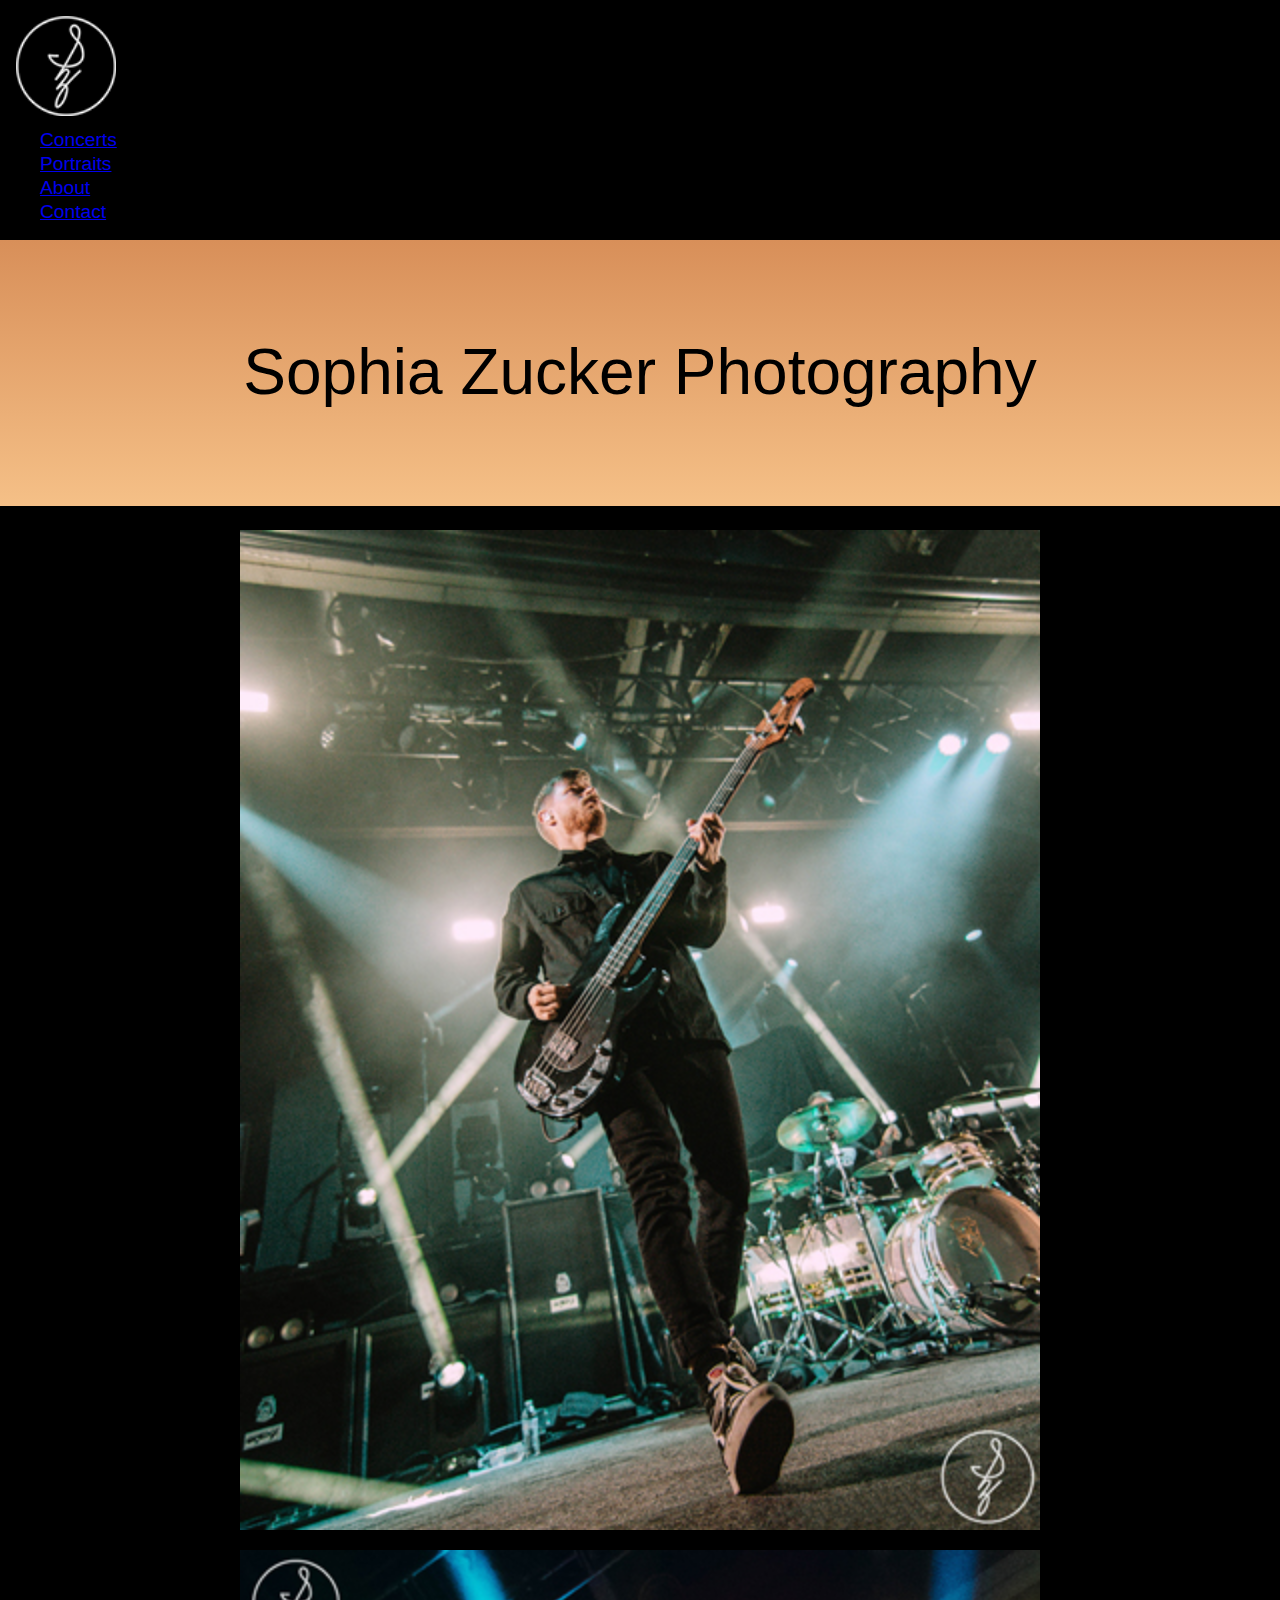
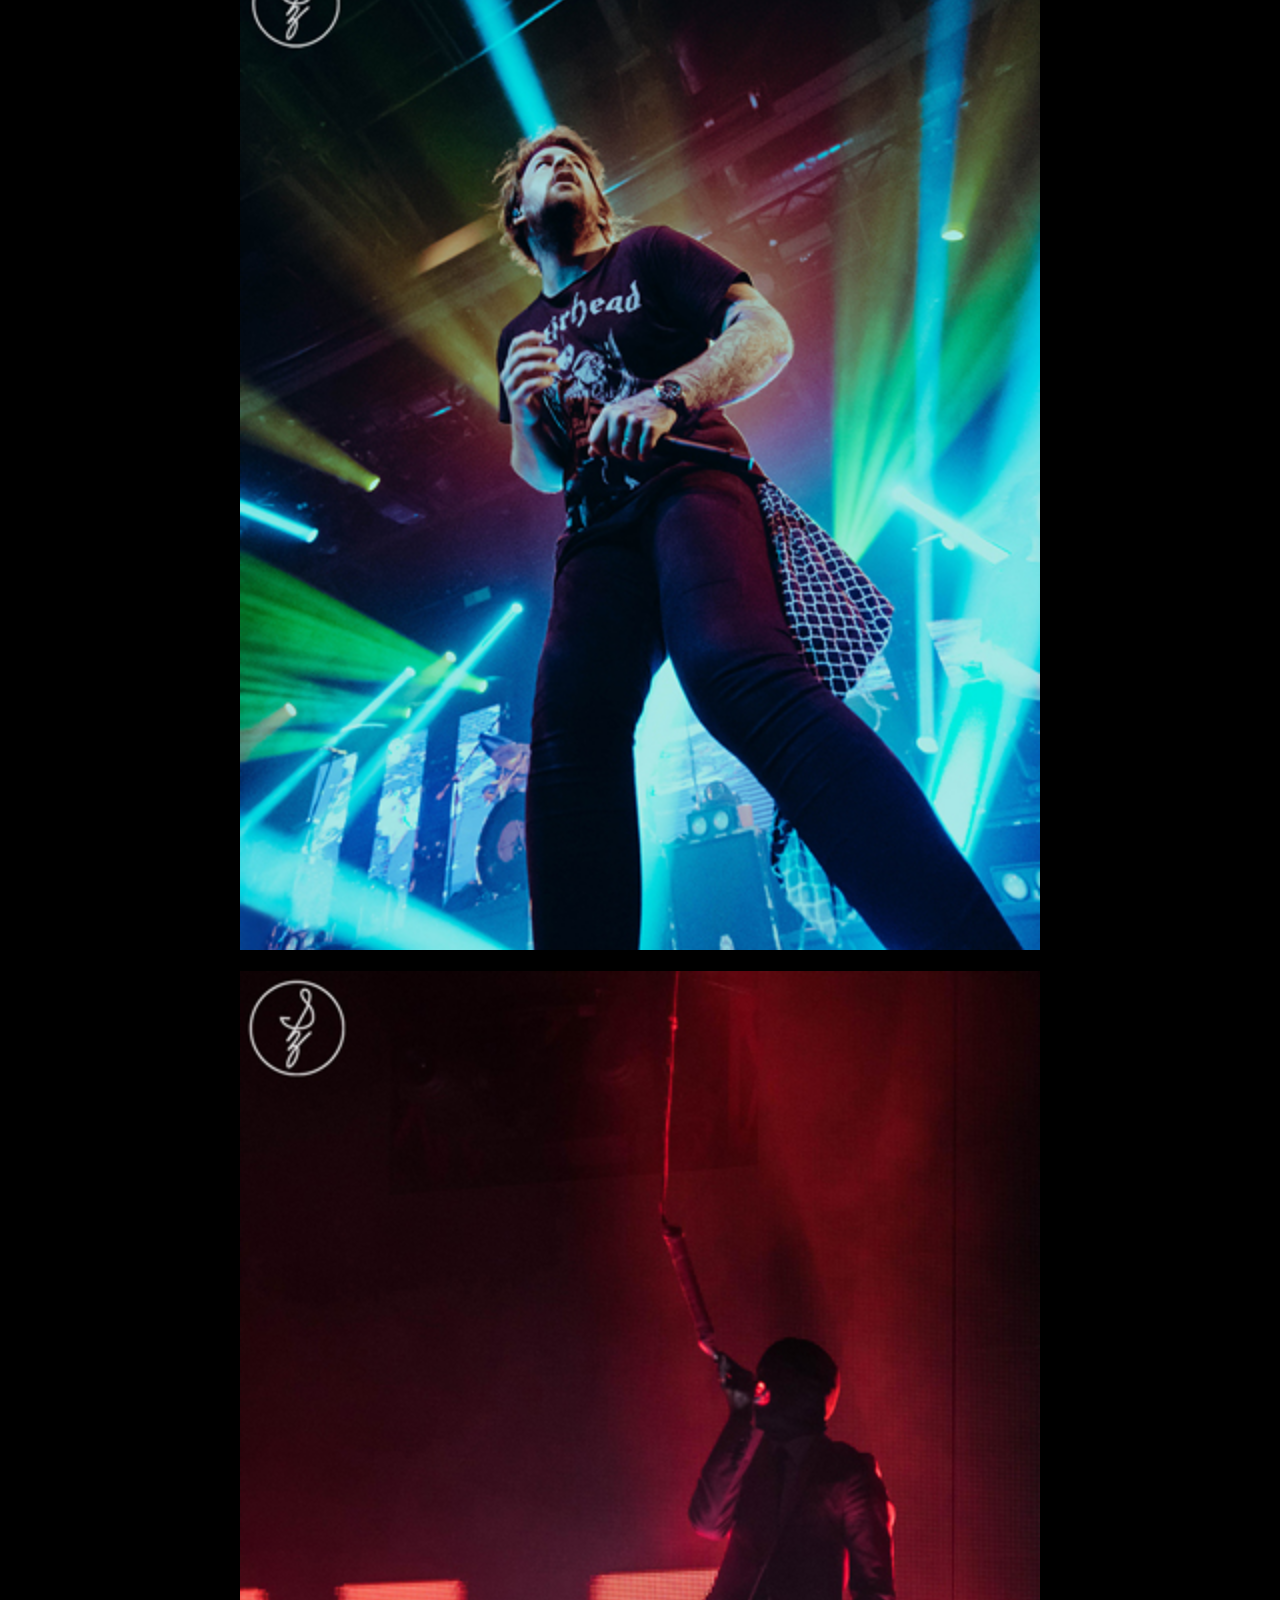
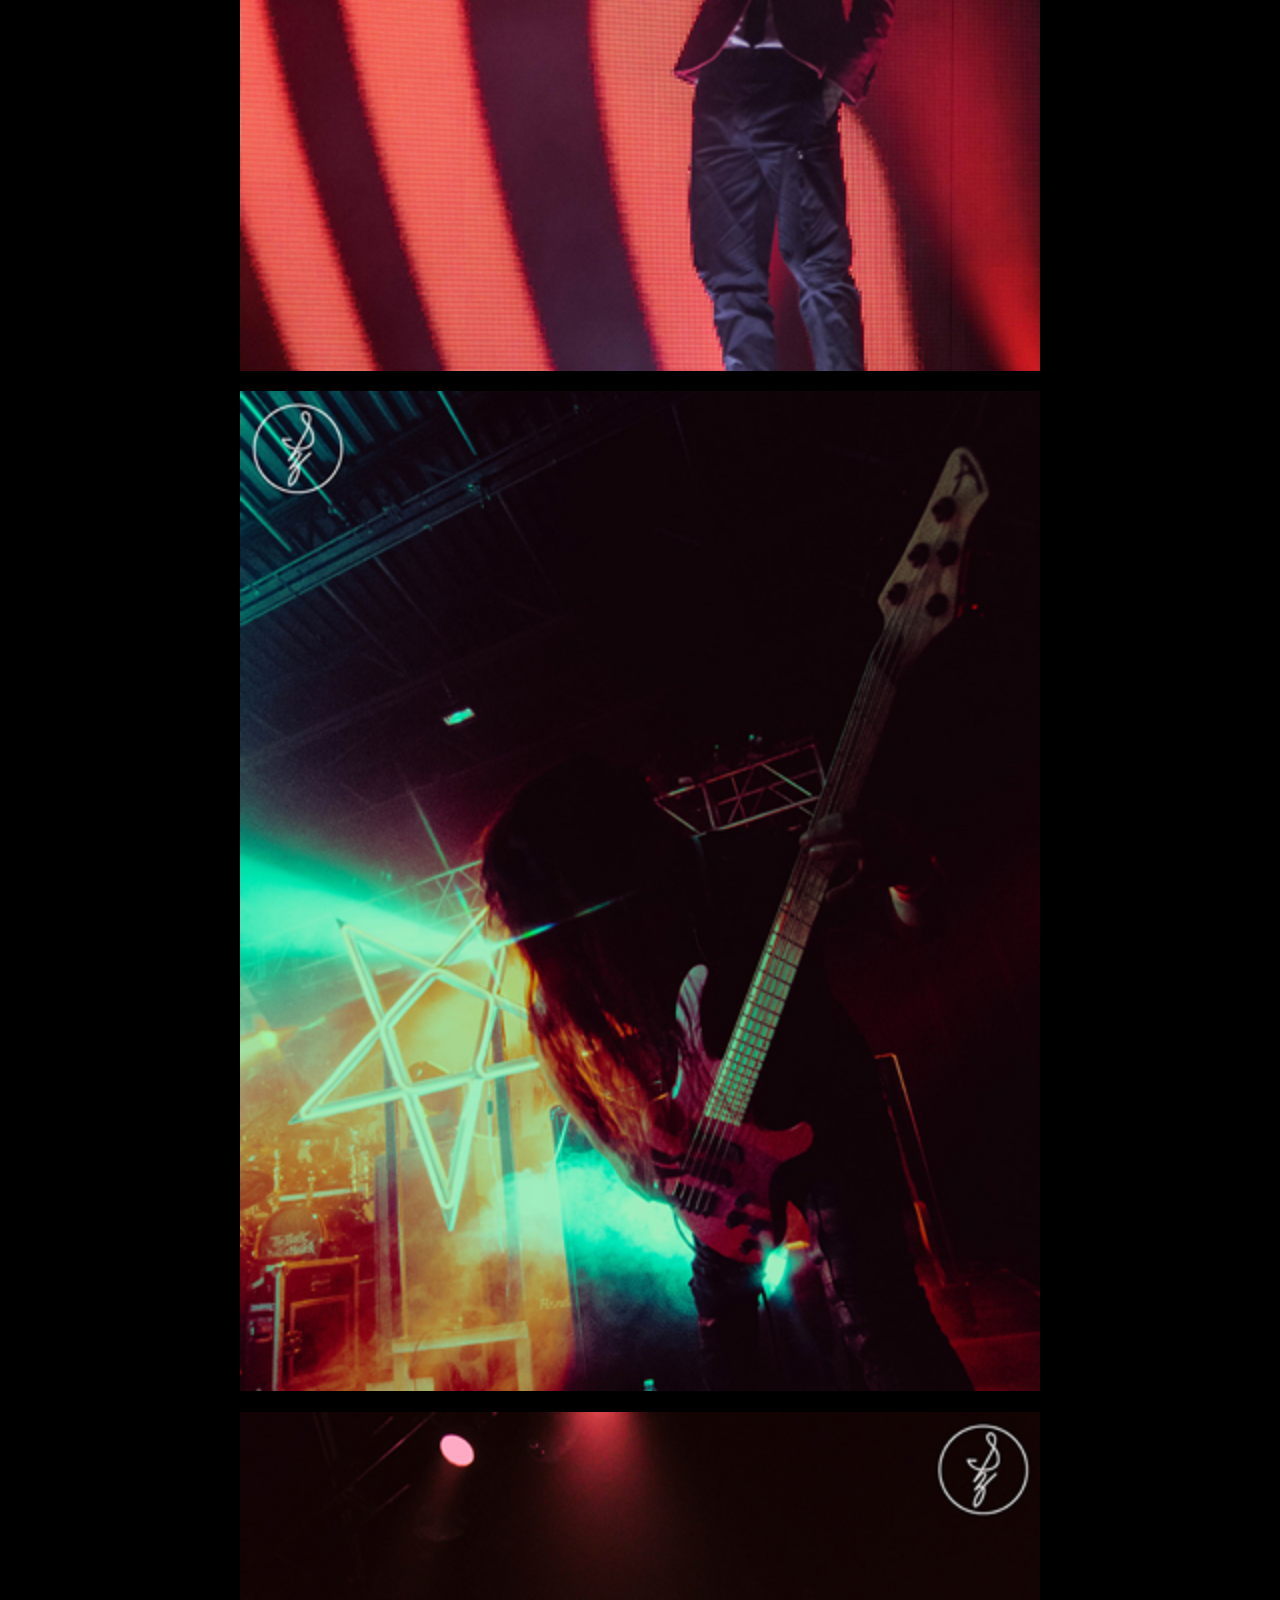
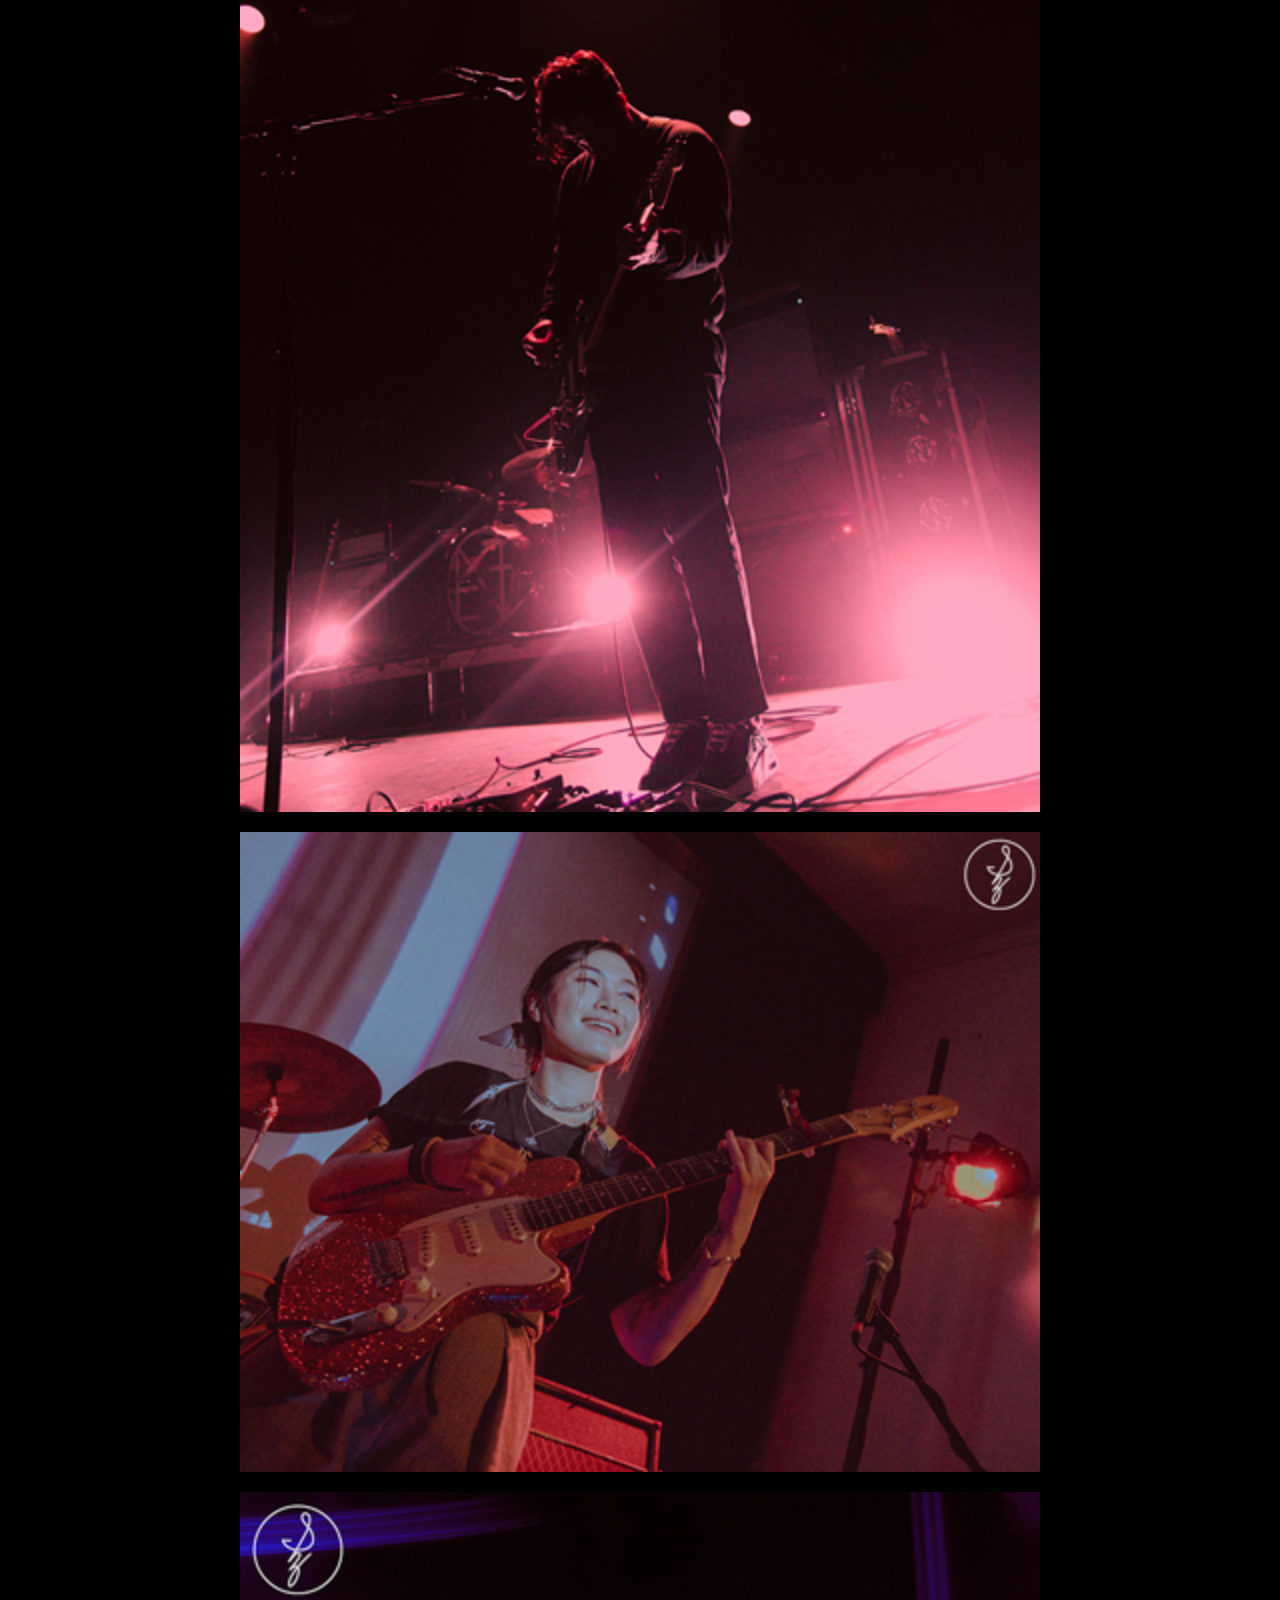
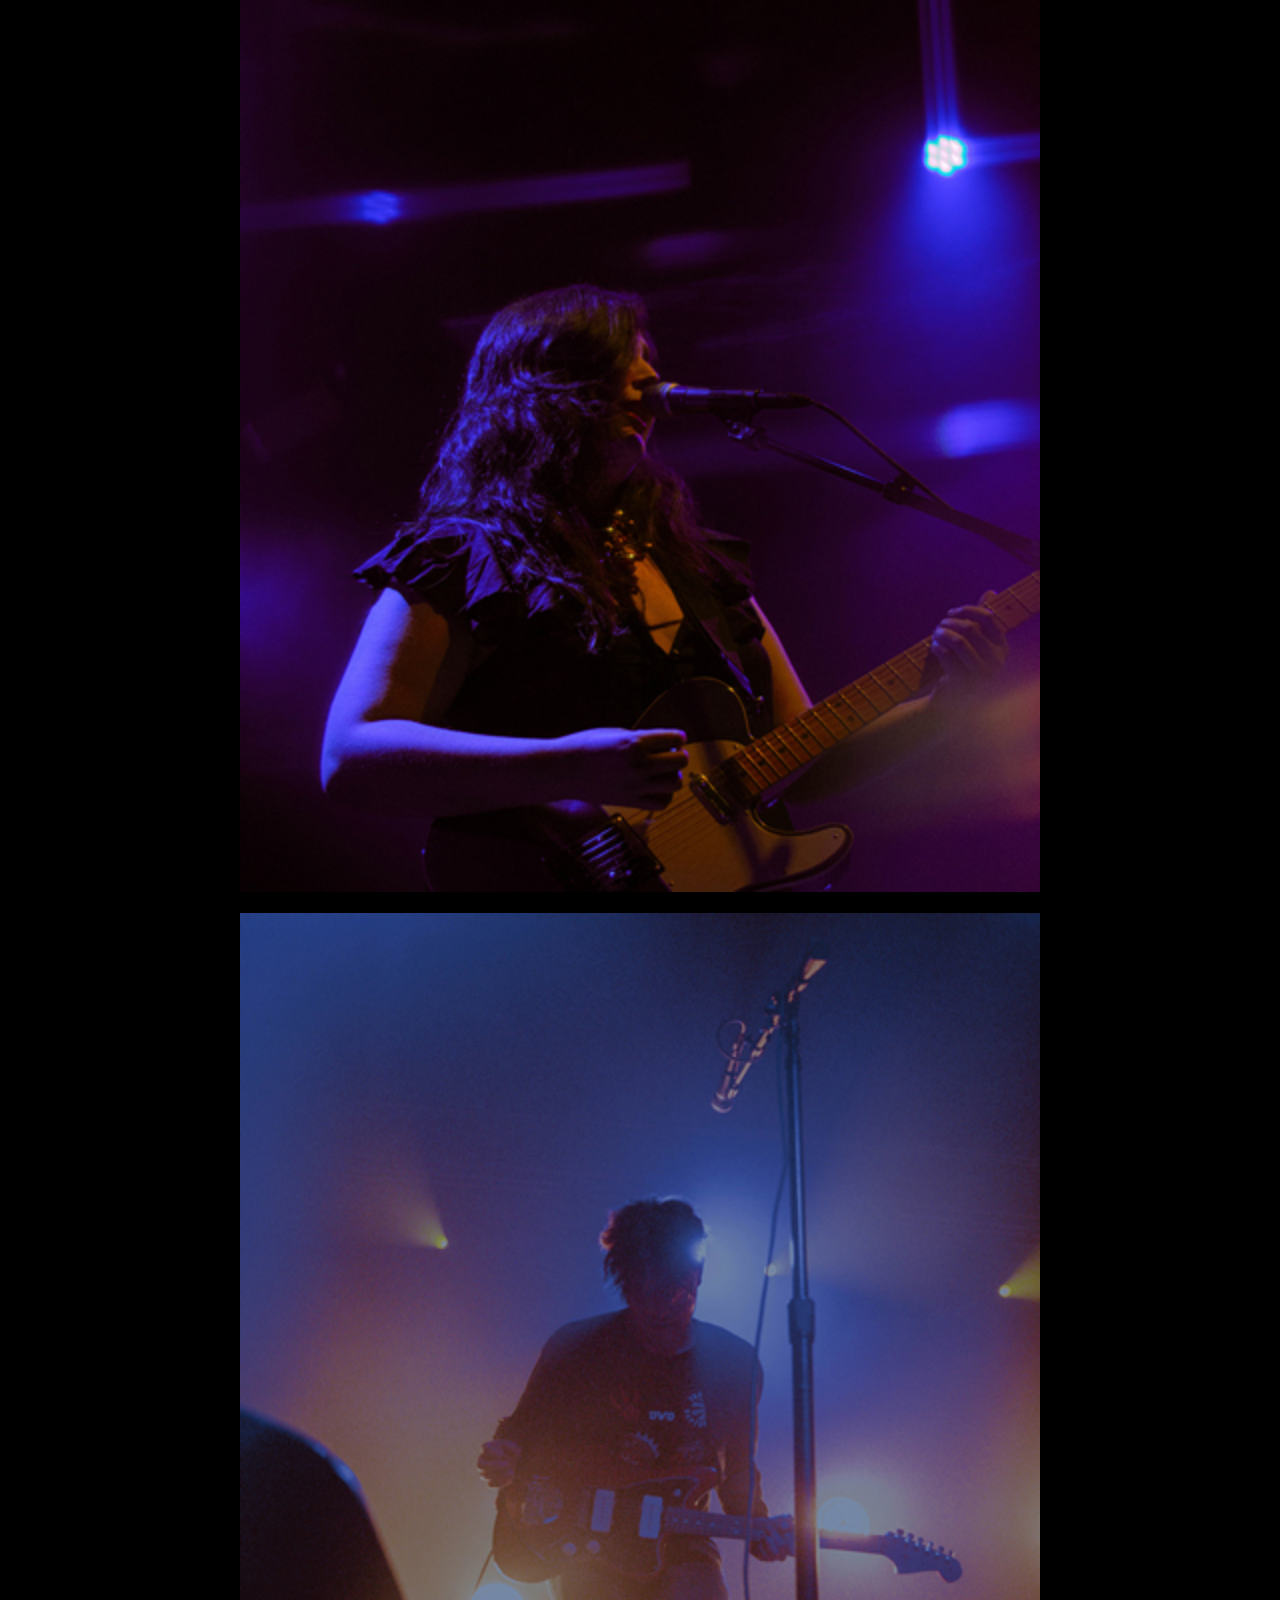
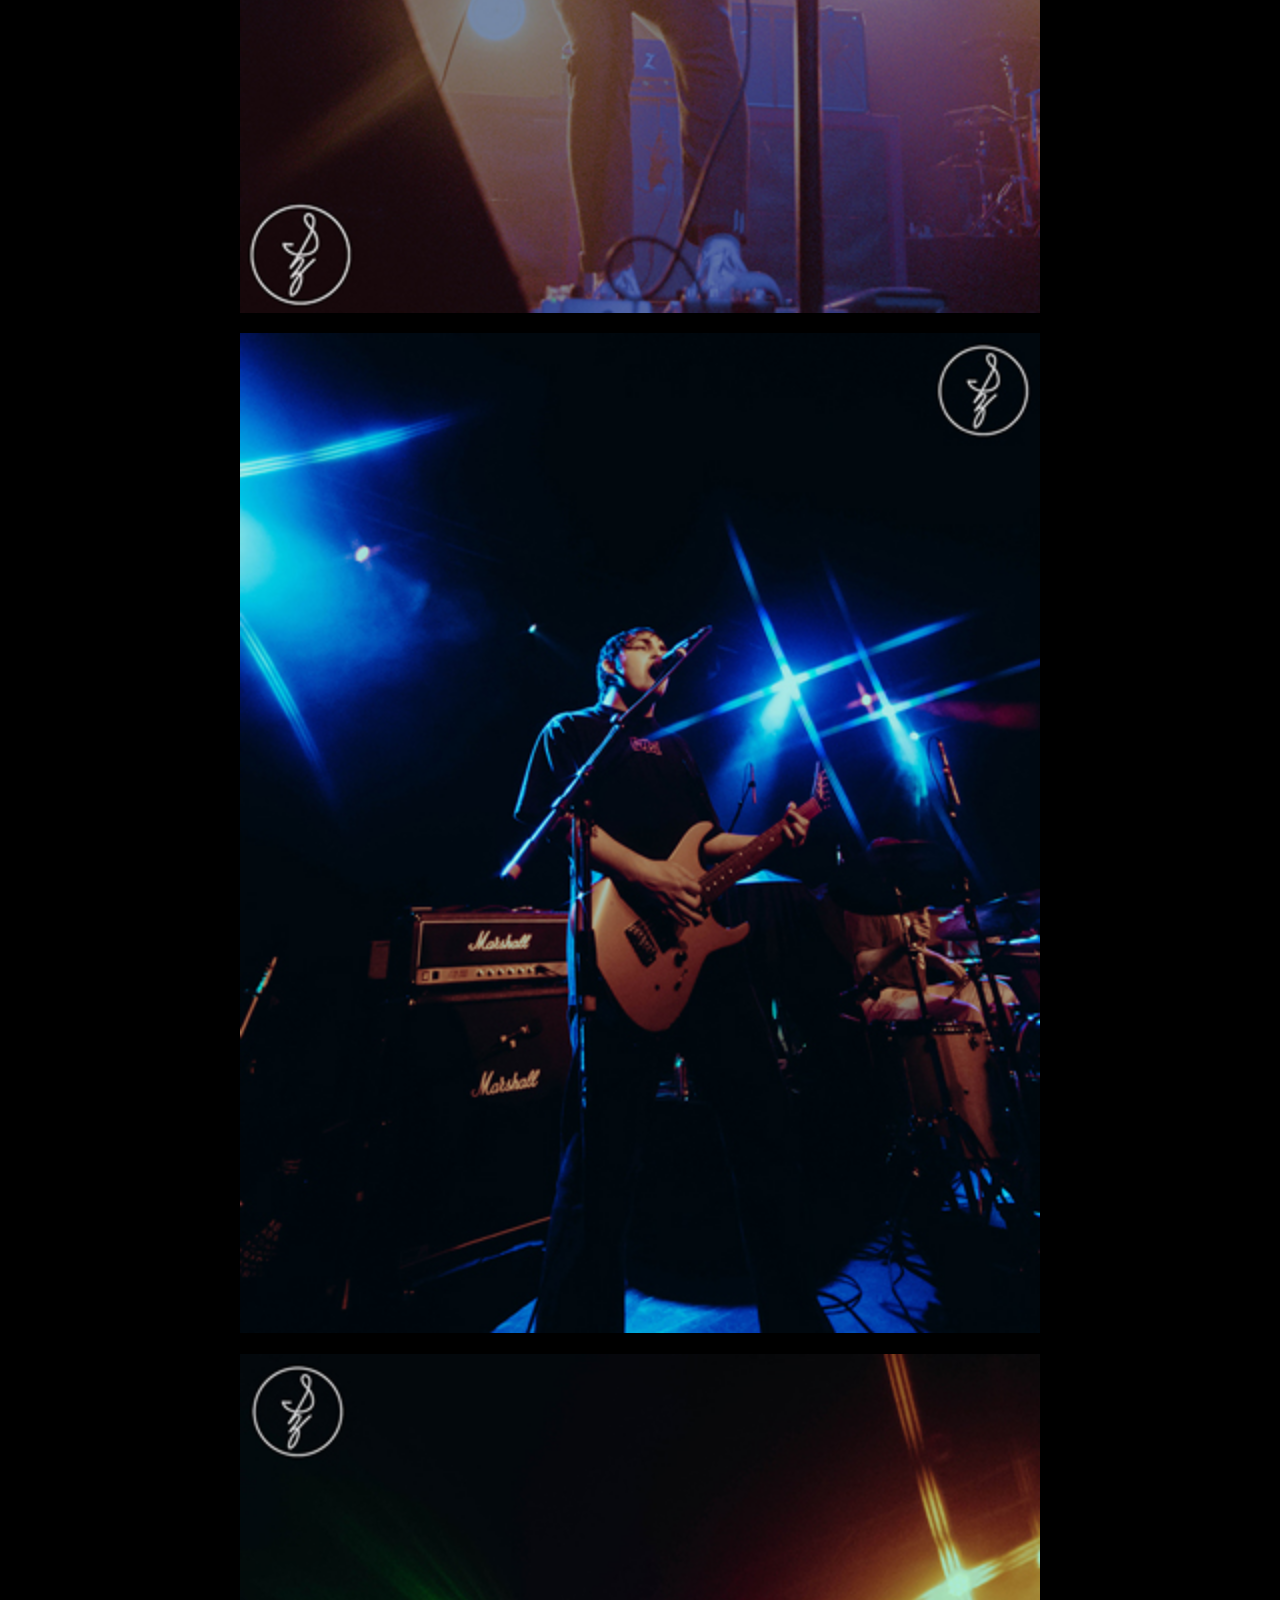
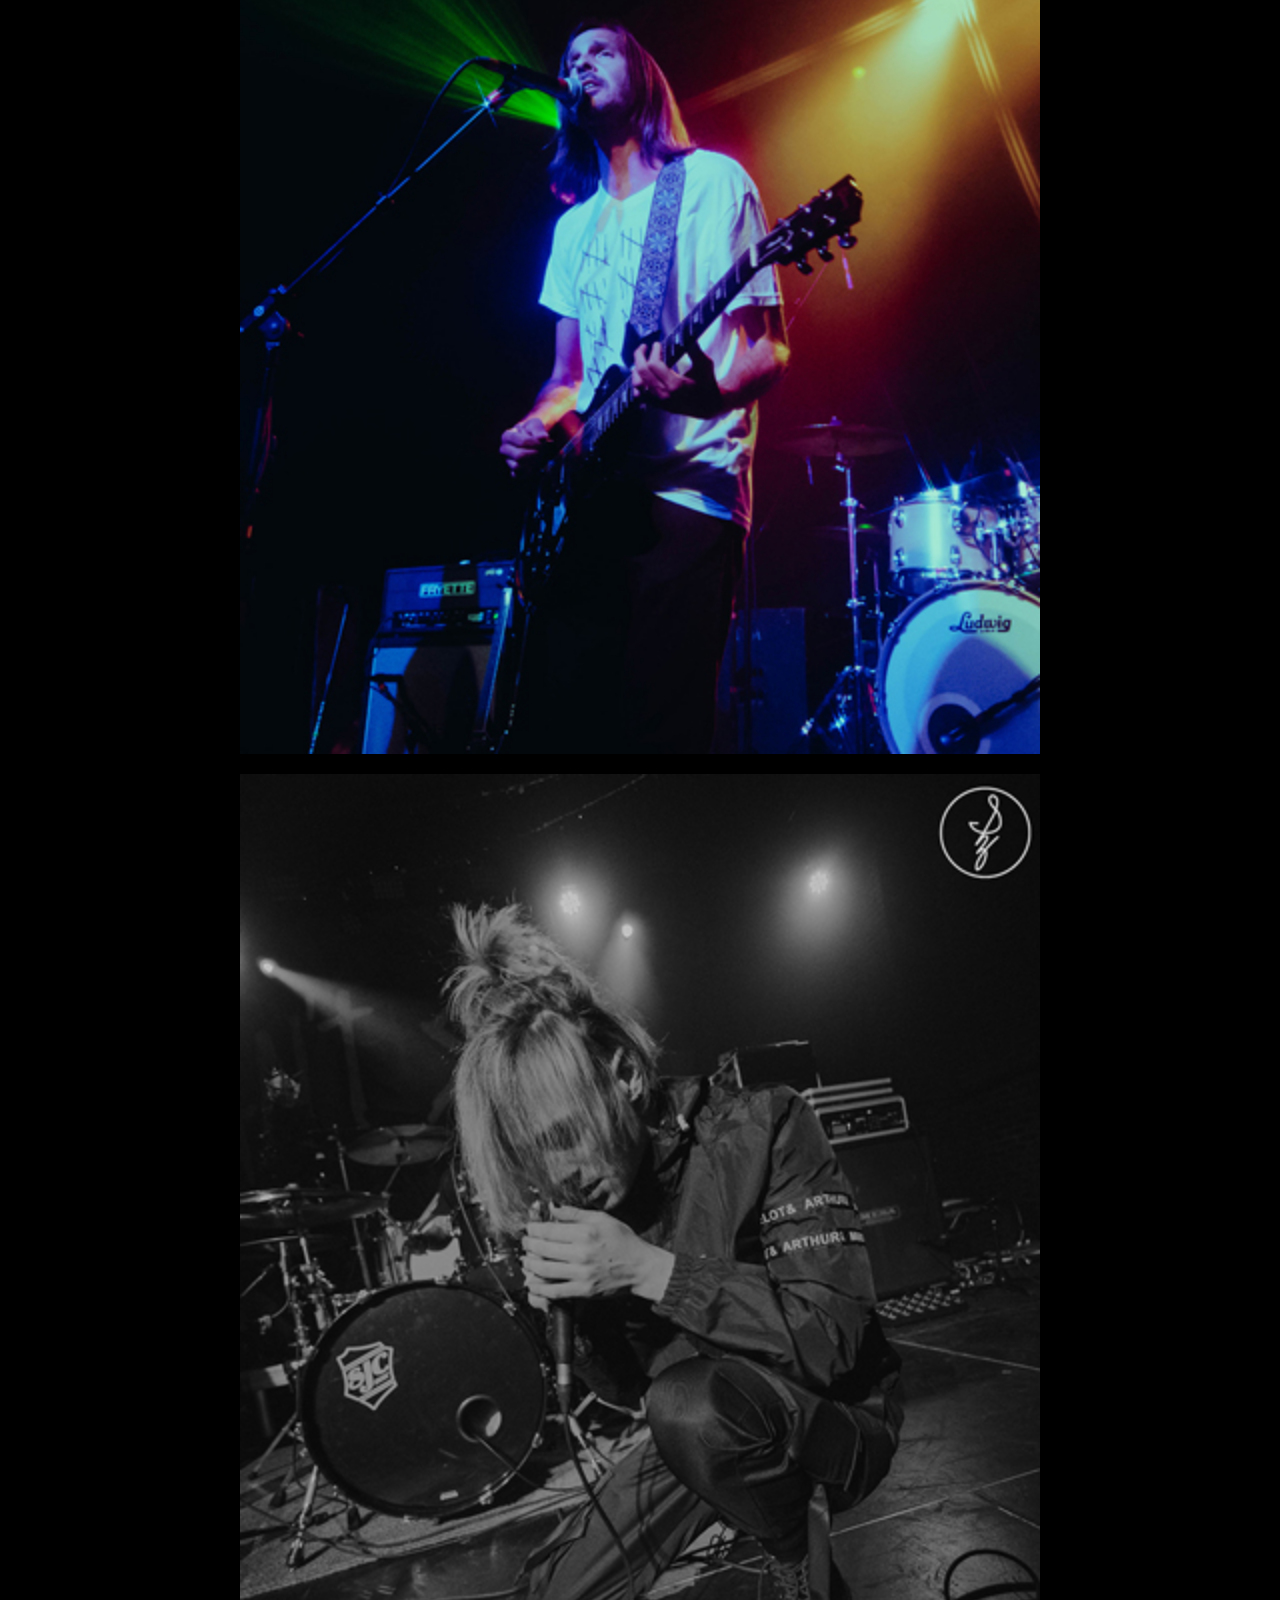
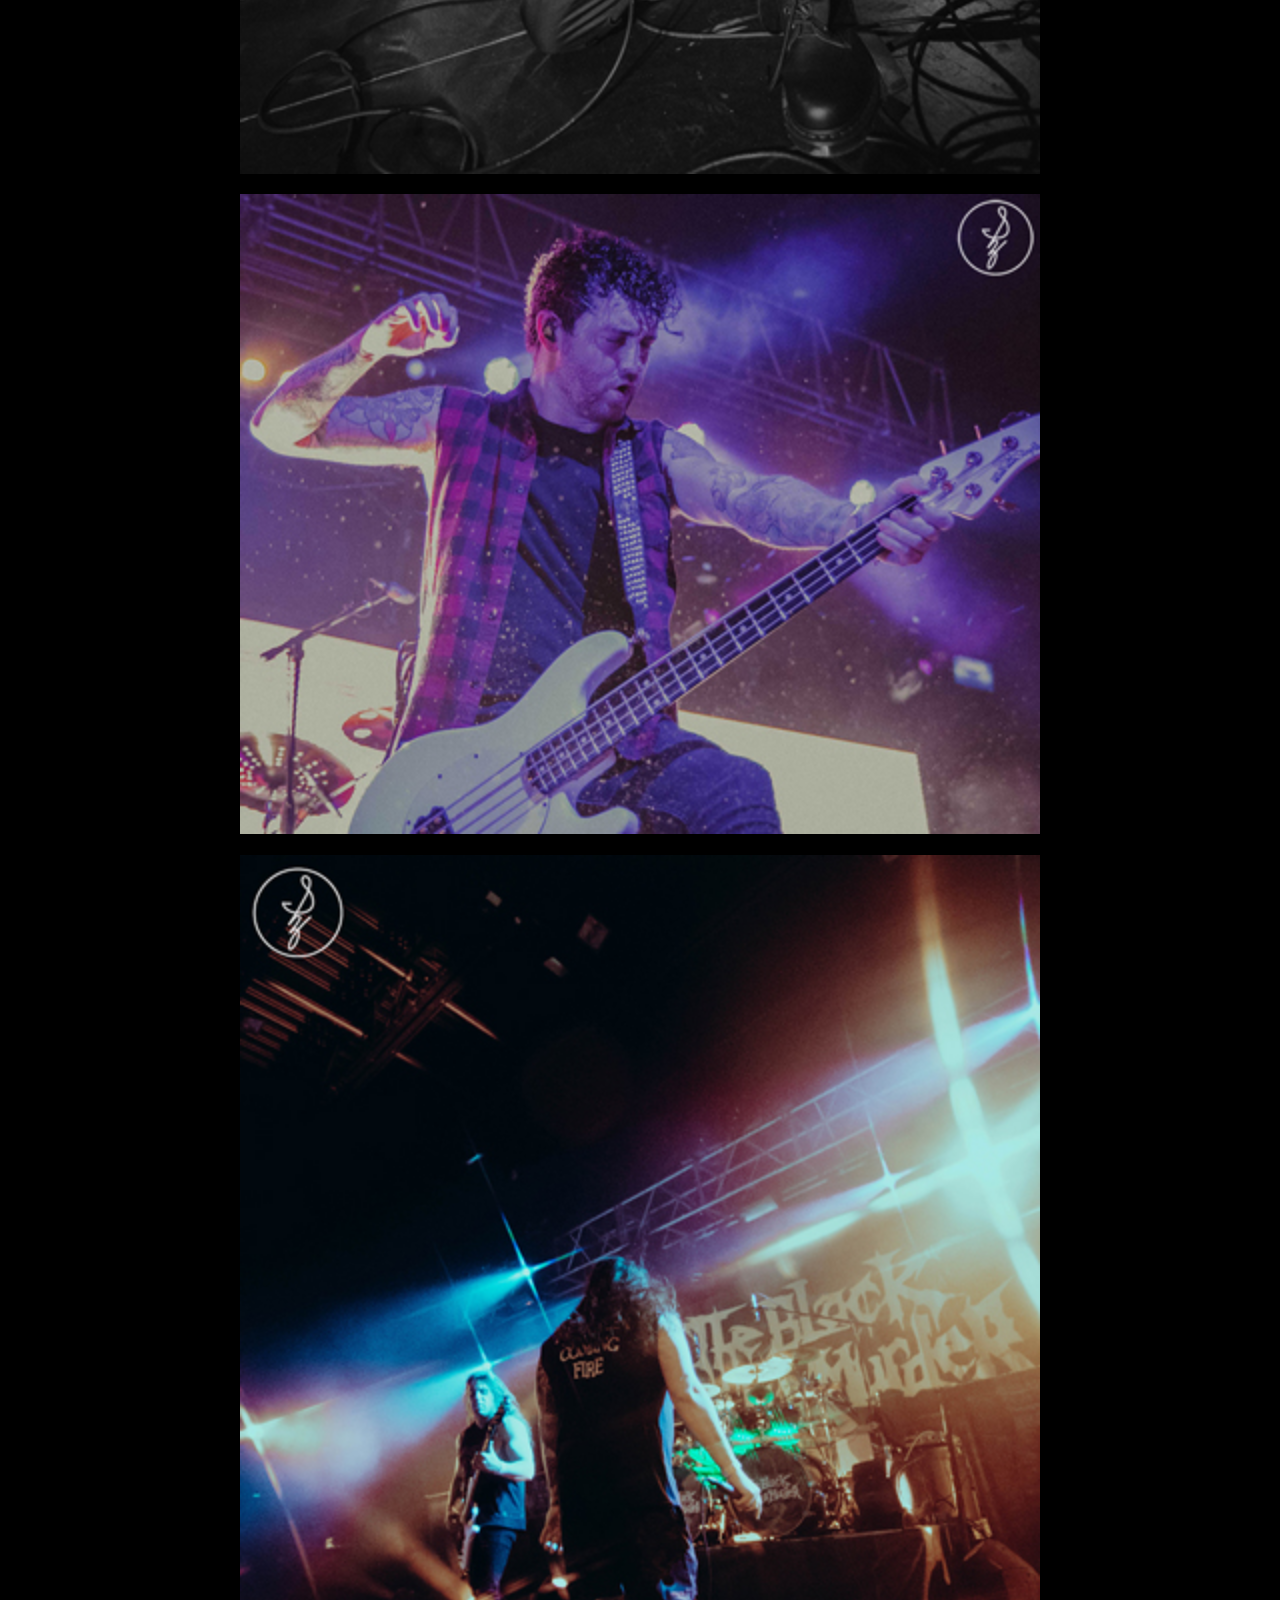
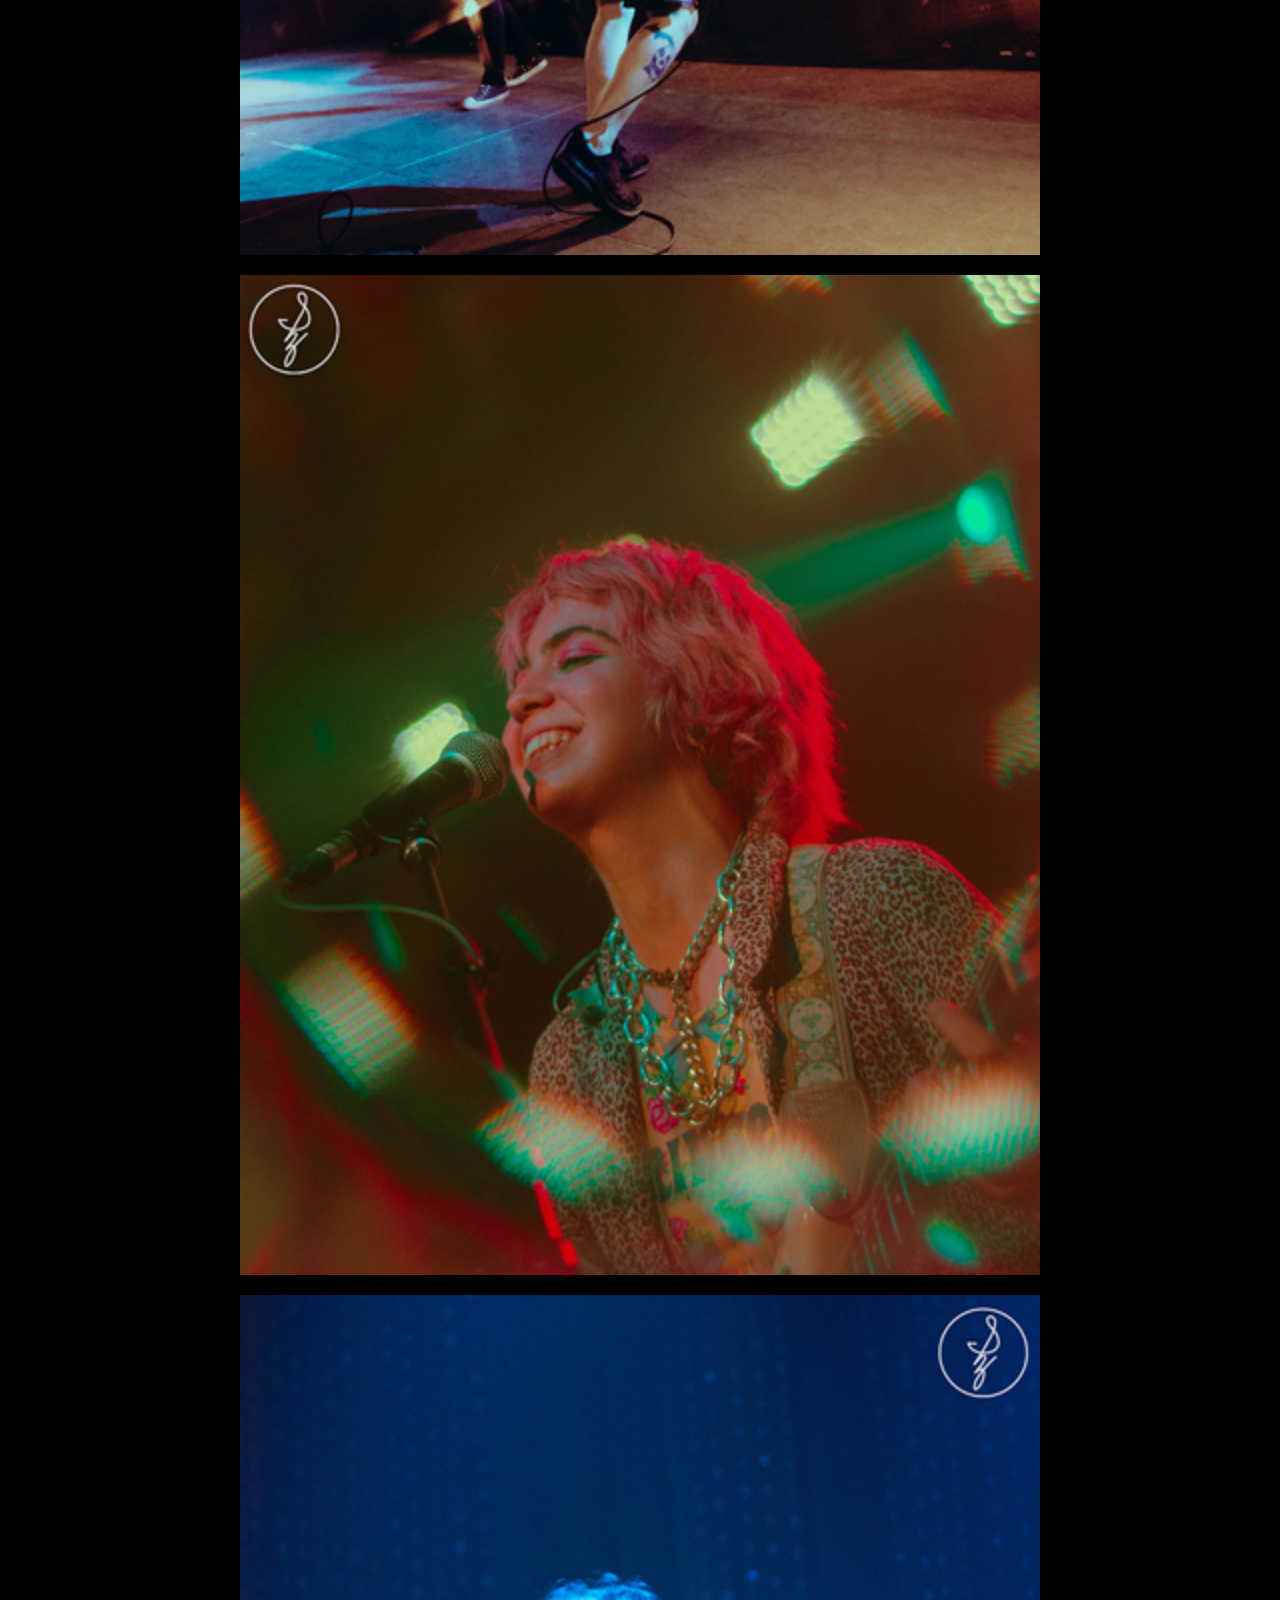
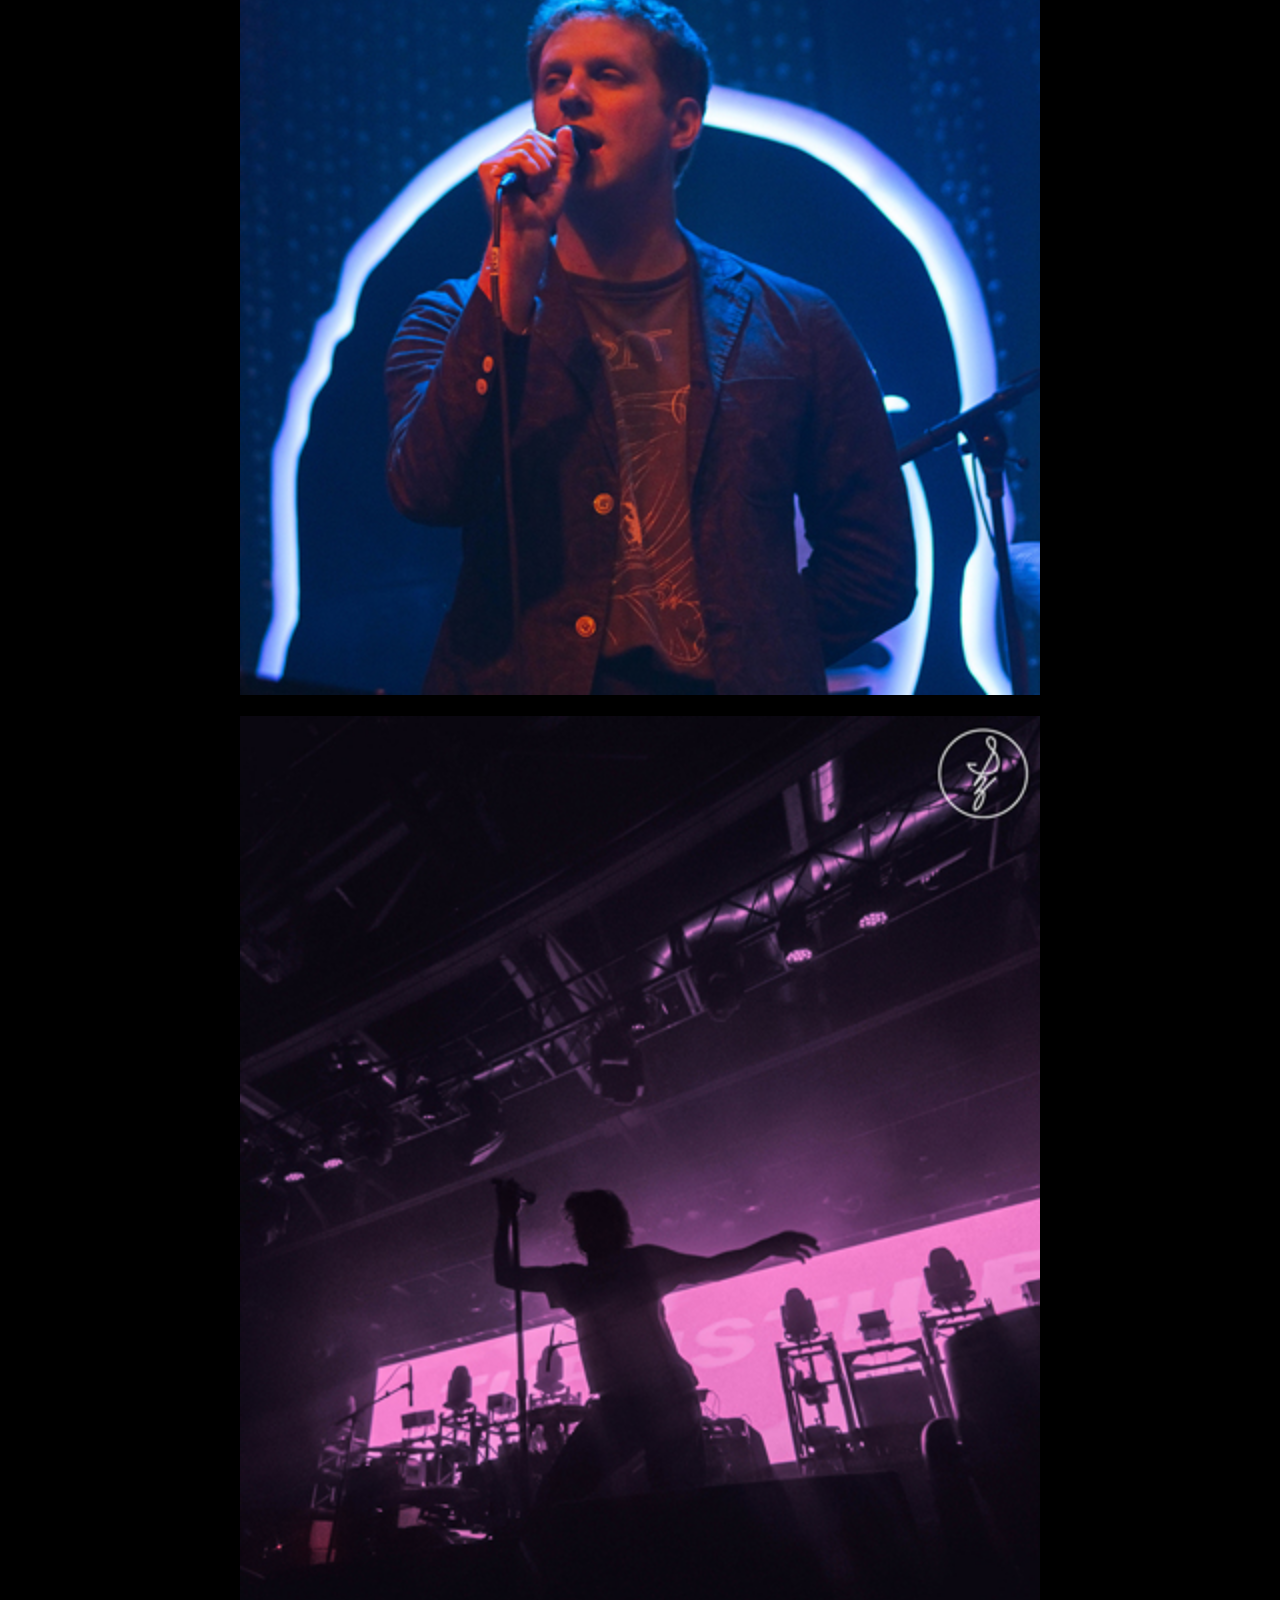
==== commit 705cde0a: "🎨⚡️🍱🚧 fixed img sizes and applied more notes from meeting" ====
--- a/index.html
+++ b/index.html
@@ -10,7 +10,7 @@
 <body>
     <header>
         <!--logo here-->
-        <img class="header_logo" src="images/Logo.png" alt="Logo">
+        <img class="header-logo" src="images/Logo.png" alt="Logo">
     </header>
         <!--navbar here, get help for this!!-->
         <nav class="navbar">
@@ -36,7 +36,7 @@
                 </nav>
     <header>
         <!--big section here with name-->
-        <section>
+        <section class="header">
             <h1>Sophia Zucker Photography</h1>
         </section>
     </header>
@@ -117,7 +117,7 @@
             </div>
         </div>
     </main>
-    <footer>
+    <footer class="footer">
         <!--put same thing on all pages-->
         <p>Copyright &copy; 2021 Sophia Zucker</p>
     </footer>
--- a/stylesheet.css
+++ b/stylesheet.css
@@ -325,7 +325,8 @@
 
   @font-face {
     font-family: 'Work Sans';
-    src: url(..//idm221-sez42/fonts/WorkSans-Light.woff2) (format("woff2"));
+    src: url(../fonts/WorkSans-Light.woff2) (format('woff2'));
+    font-style: normal;
   }
 
   body {
@@ -333,9 +334,9 @@
     color: whitesmoke;
    
     margin-top: 1rem;
-    margin-left: auto;
     margin-right: auto;
     margin-bottom: 1rem;
+    margin-left: auto;
   }
 
  /**
@@ -347,9 +348,9 @@
     display: block;
     max-width: 800px;
     margin-top: 1rem;
-    margin-left: auto;
     margin-right: auto;
     margin-bottom: 1rem;
+    margin-left: auto;
     padding-left: 2rem;
     padding-right: 2rem;
   }
@@ -362,36 +363,92 @@
    h1 {
     background: linear-gradient(0deg, rgba(245,192,135,1) 0%, rgba(216,143,89,1) 100%);
     color: black;
+    margin: 0;
     border: 6rem;
     padding: 6rem;
-    text-align: center;
+    font-family: 'Work Sans', Helvetica, sans-serif;
+    font-style: normal;
     font-size: 4rem;
     font-weight: 300;
-    font-style: normal;
-    font-family: 'Work Sans', Helvetica, sans-serif
+    text-align: center;
   }
 
   h2, h3 {
     color: whitesmoke;
     margin-top: 1rem;
-    margin-left: auto;
     margin-right: auto;
     margin-bottom: 1rem;
-    font-family: 'Work Sans', Helvetica, sans-serif
+    margin-left: auto;
+    font-family: 'Work Sans', Helvetica, sans-serif;
+    font-size: 2rem;
+    font-weight: 200;
+    text-align: left;
+  }
+
+  h4 {
+    color: whitesmoke;
+    margin-top: 1rem;
+    margin-right: auto;
+    margin-bottom: 1rem;
+    margin-left: 2rem;
+    font-family: 'Work Sans', Helvetica, sans-serif;
+    font-size: 1.5rem;
+    font-weight: 400;
+    text-align: center;
   }
 
   p {
     color: whitesmoke;
-    font-family: 'Work Sans', Helvetica, sans-serif
-  }
-
- .header_logo {
-    max-width: 100px;
-    padding:1rem
+    margin: 1rem;
+    font-family: 'Work Sans', Helvetica, sans-serif;
+    line-height: 1.5rem;
   }
 
   img {
     width: 100%;
-  }
-
+    margin-top: 0.5rem;
+    margin-bottom: 0.5rem;
+  }
+
+  ul.contact-info {
+    list-style-type: none;
+    color: whitesmoke;
+    font-family: 'Work Sans', Helvetica, sans-serif;
+    font-size: 1.2rem;
+    font-weight: 400;
+    text-align: center;
+  }
+
+  ul.nav-menu {
+    list-style-type: none;
+    margin-top: 0.5rem;
+    margin-right: 0;
+    margin-bottom: 1rem;
+    margin-left: 0;
+    font-family: 'Work Sans', Helvetica, sans-serif;
+    font-size: 1.2rem;
+    font-weight: 400;
+    line-height: 1.5rem;
+    text-align: left;
+  }
+
+ .header-logo {
+    max-width: 100px;
+    margin: 0;
+    padding-left:1rem;
+  }
+
+ .about {
+   text-align: center;
+   font-size: 1.2rem
+ }
+
+  .footer {
+    margin-top: 1.5rem;
+    margin-right: 1rem;
+    margin-bottom: 1.5rem;
+    margin-left: 1rem;
+    font-size: 1rem;
+    font-weight: 400;
+  }
  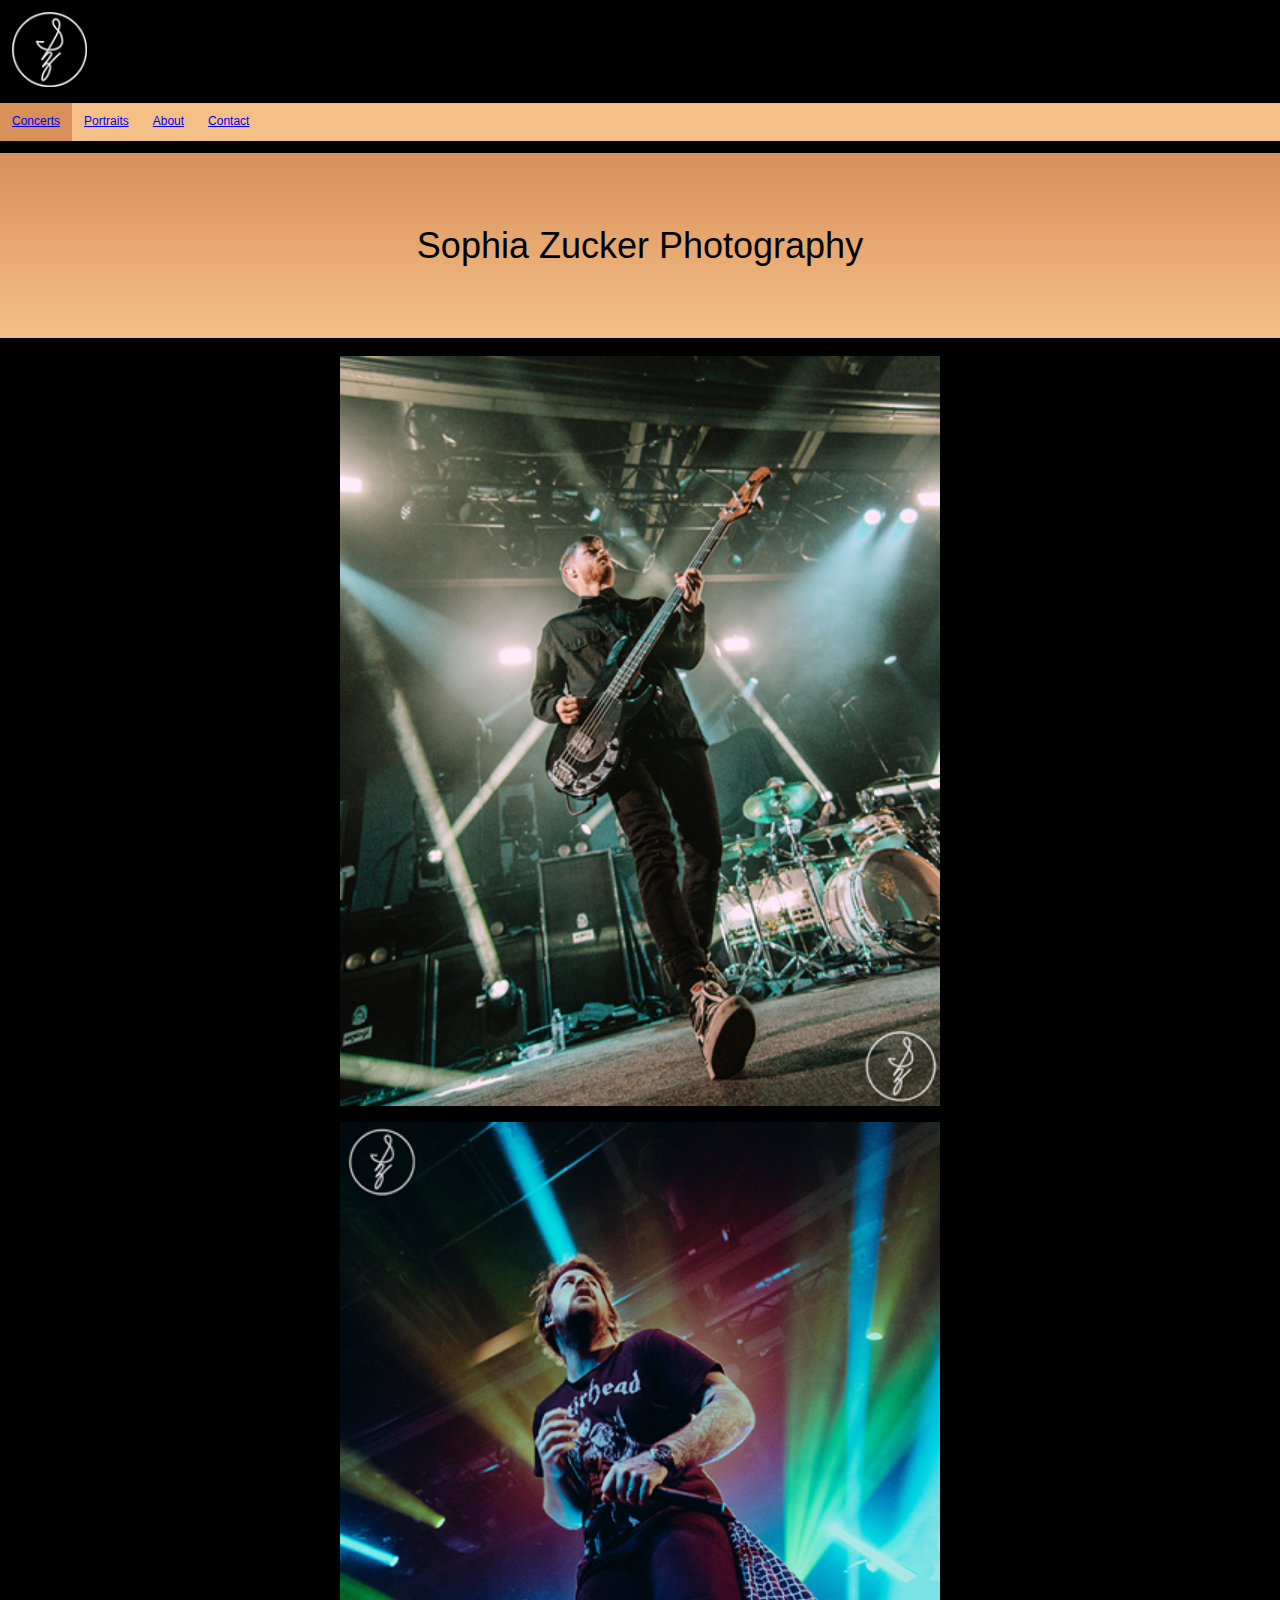
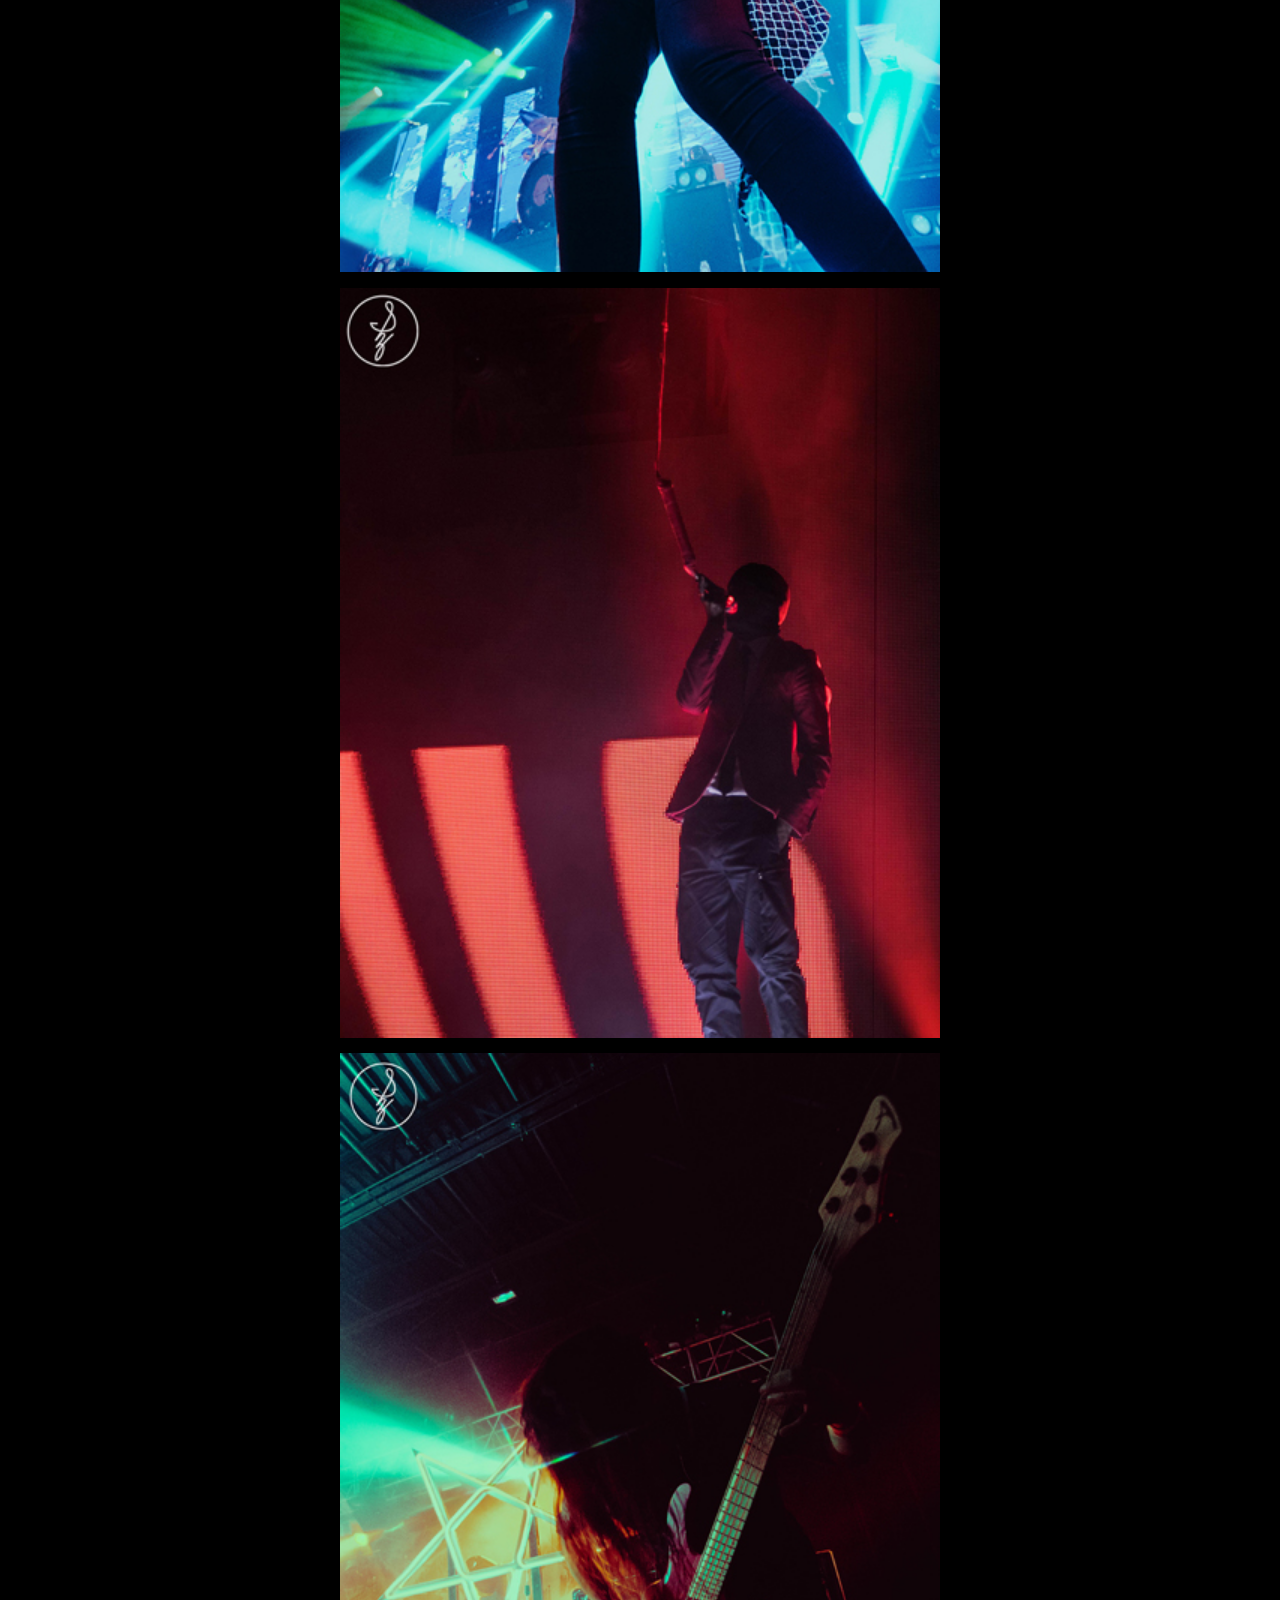
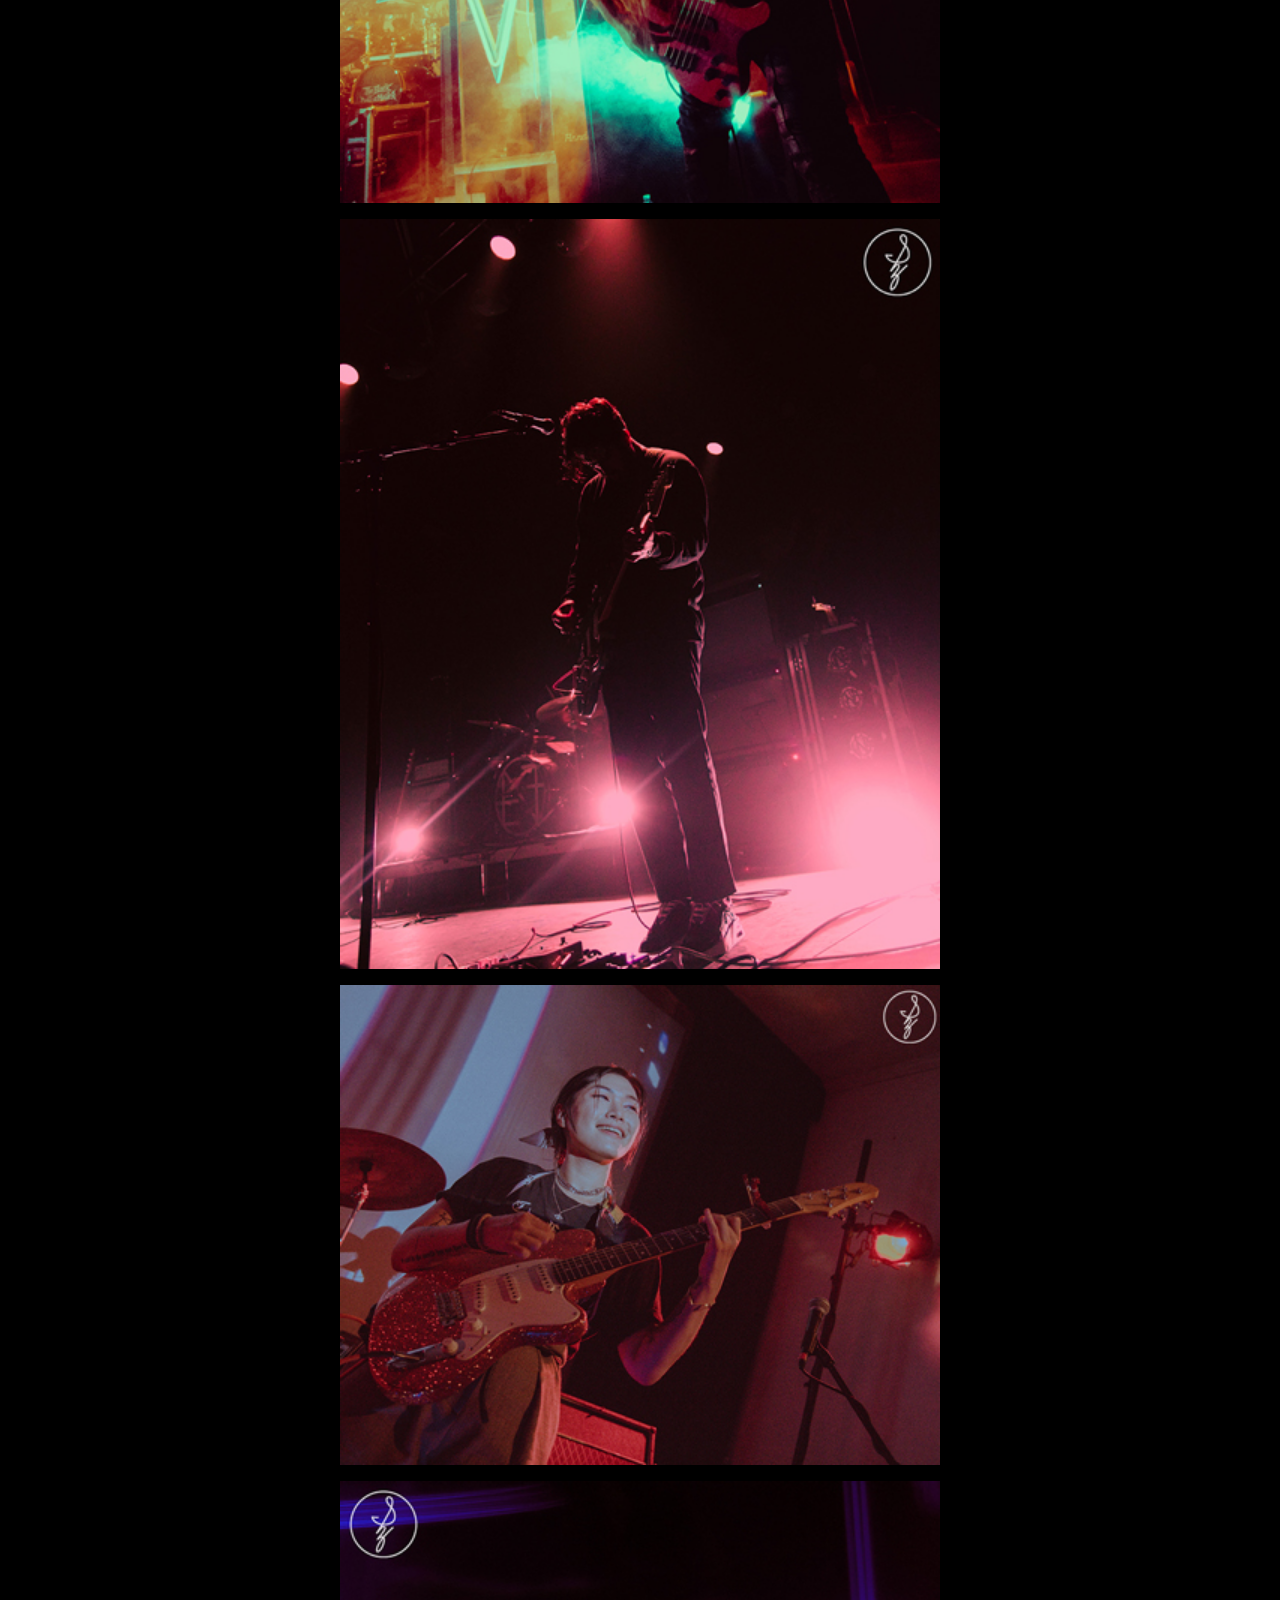
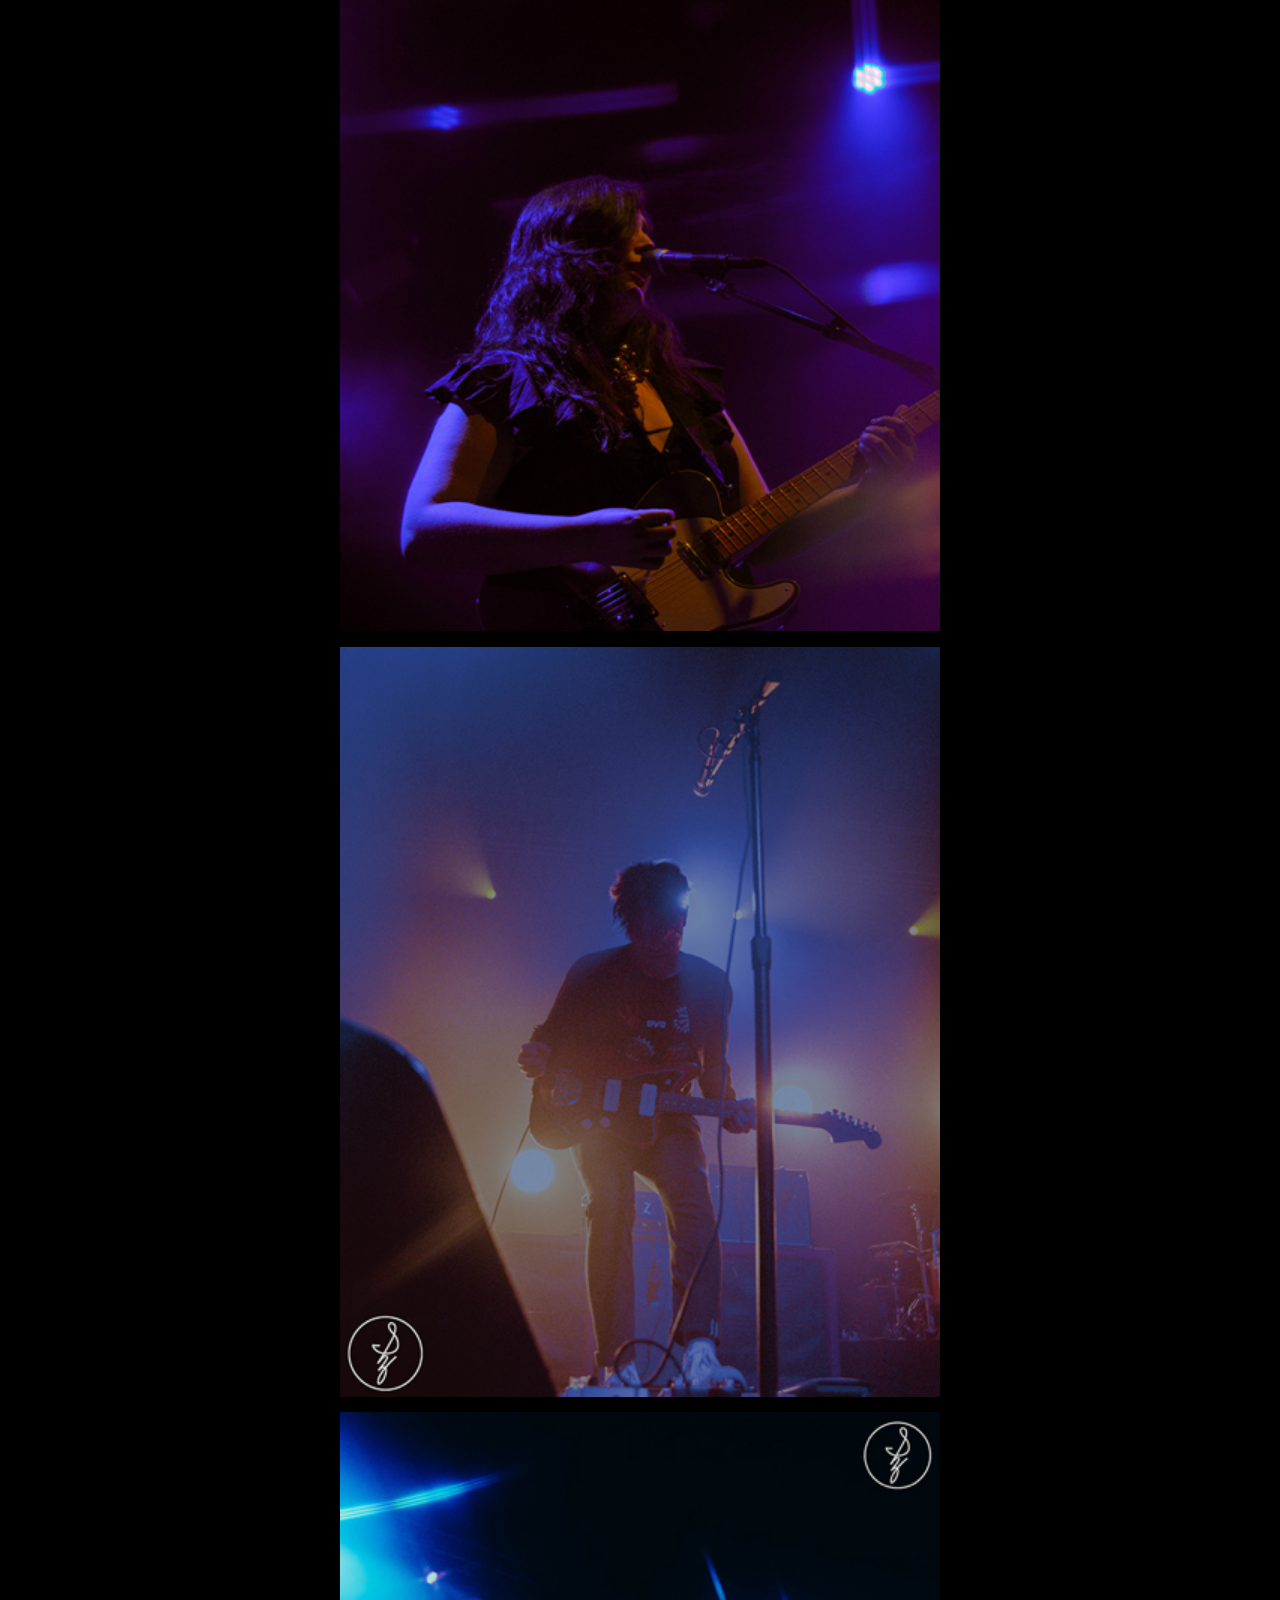
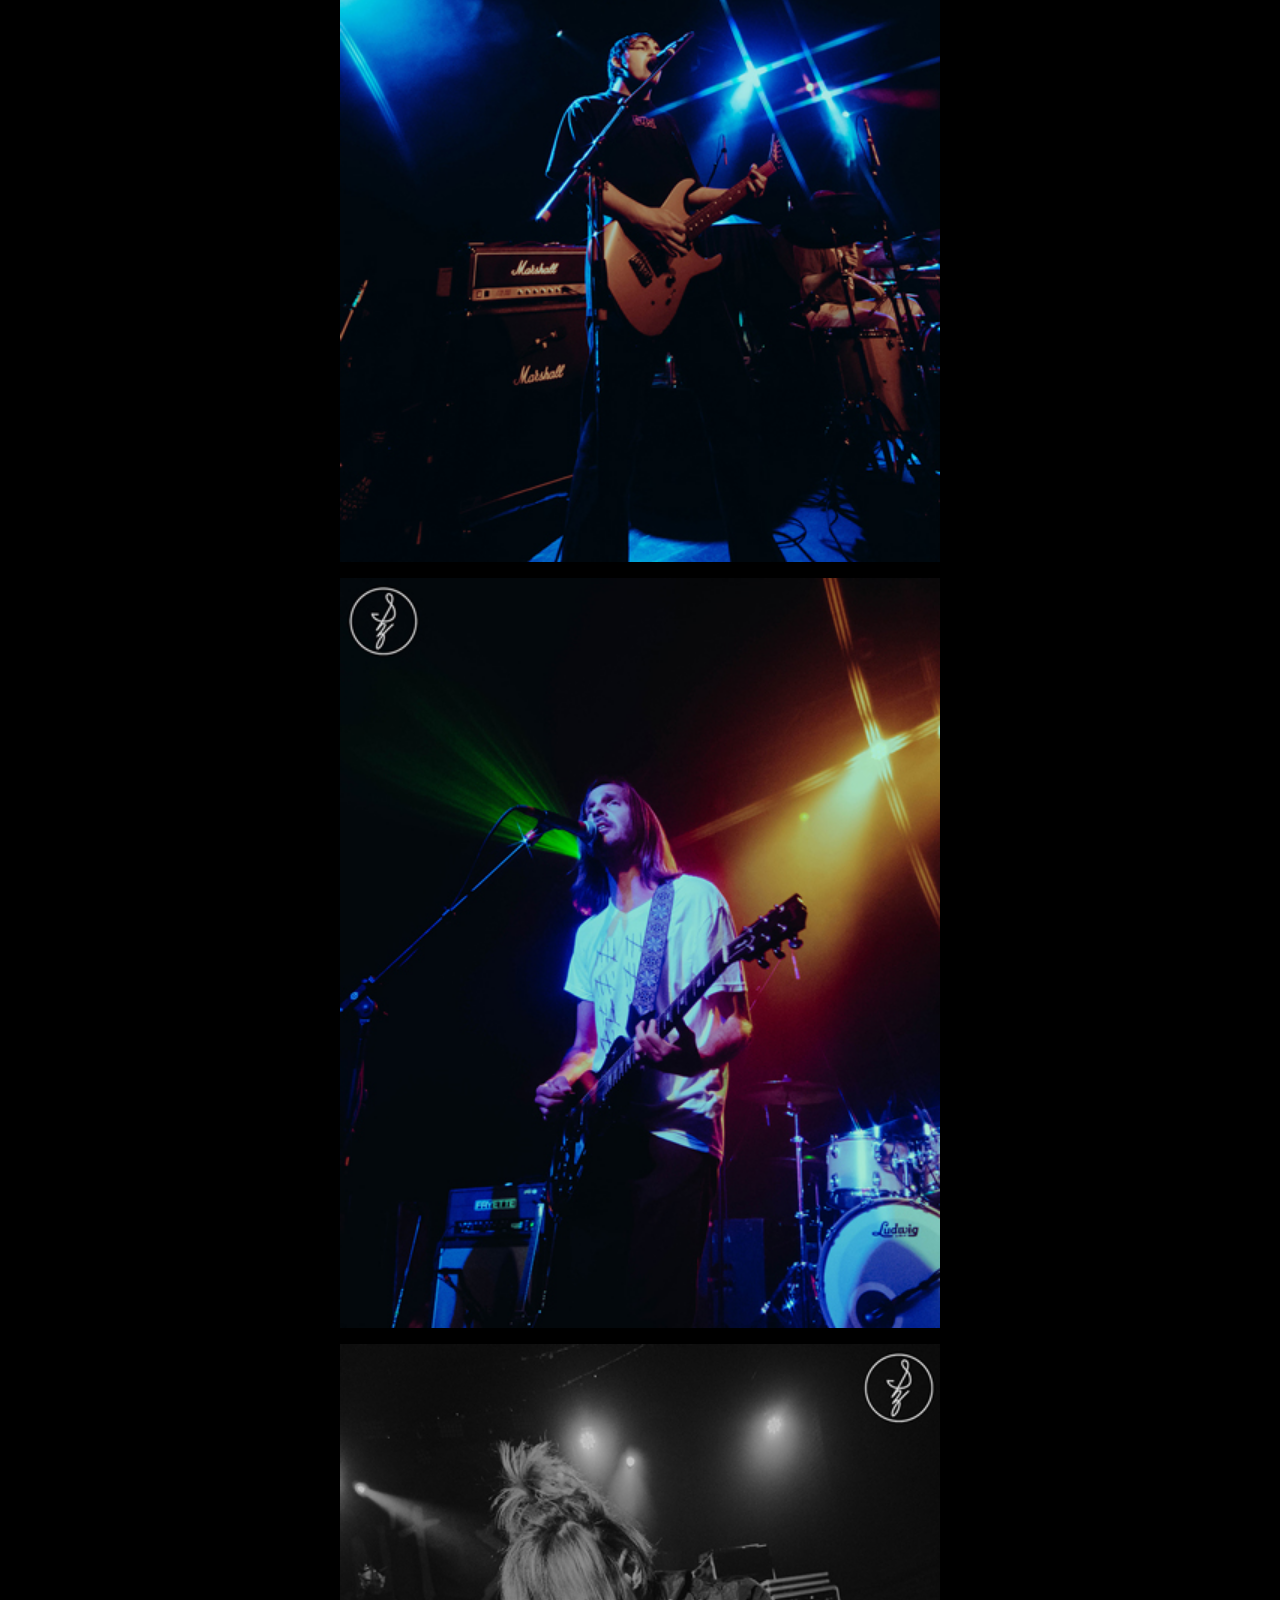
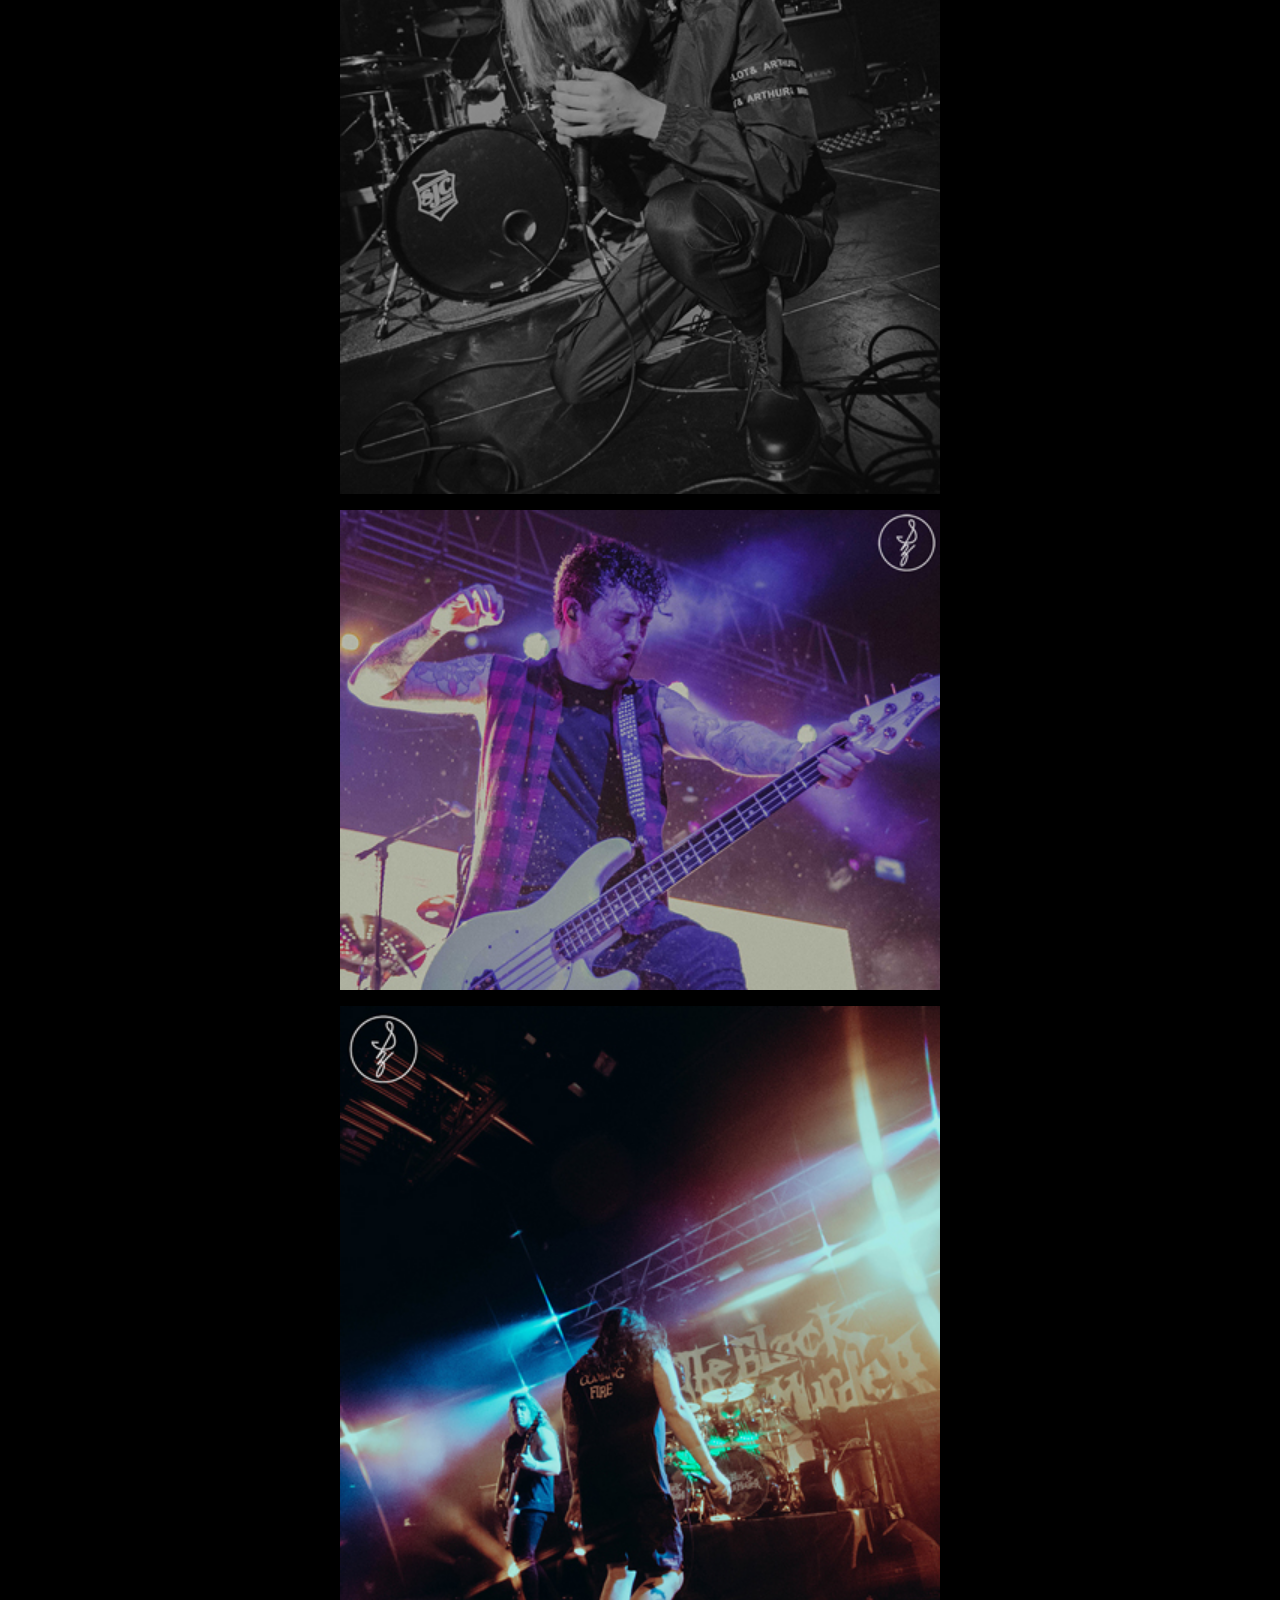
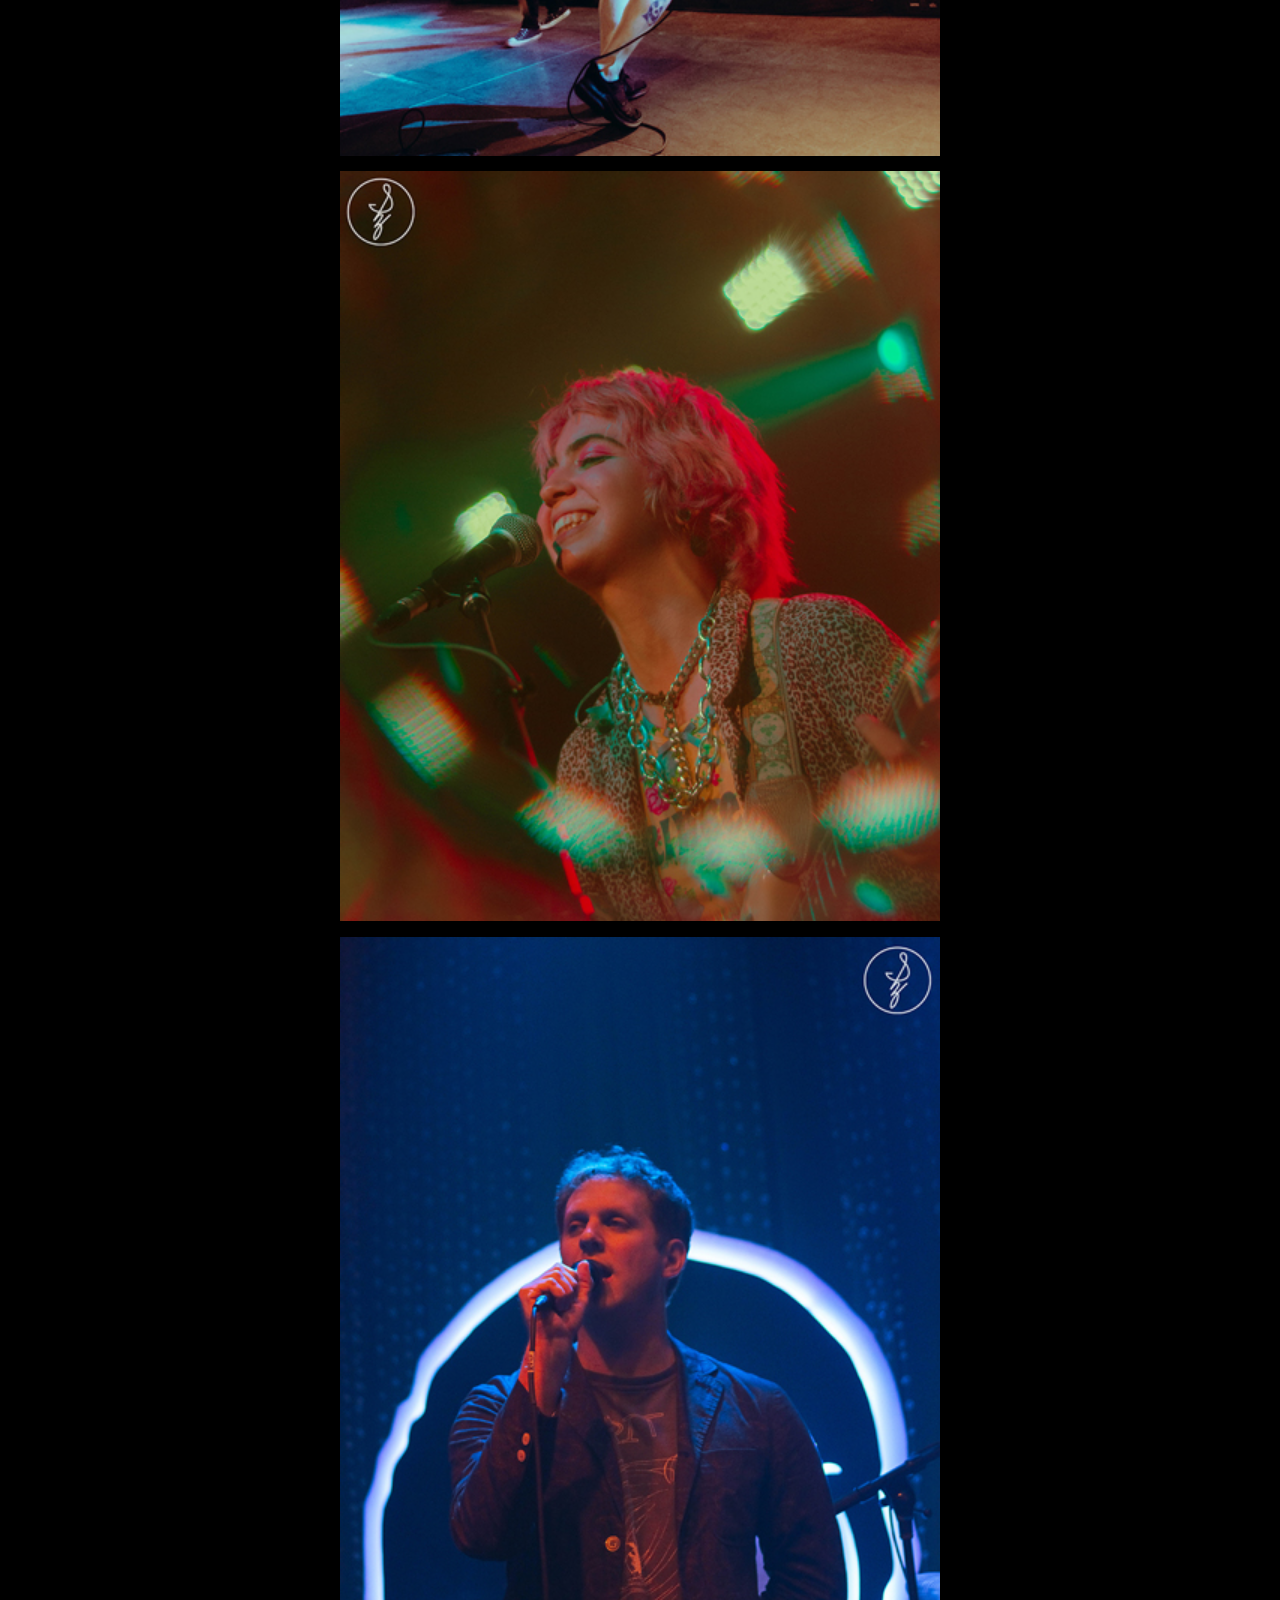
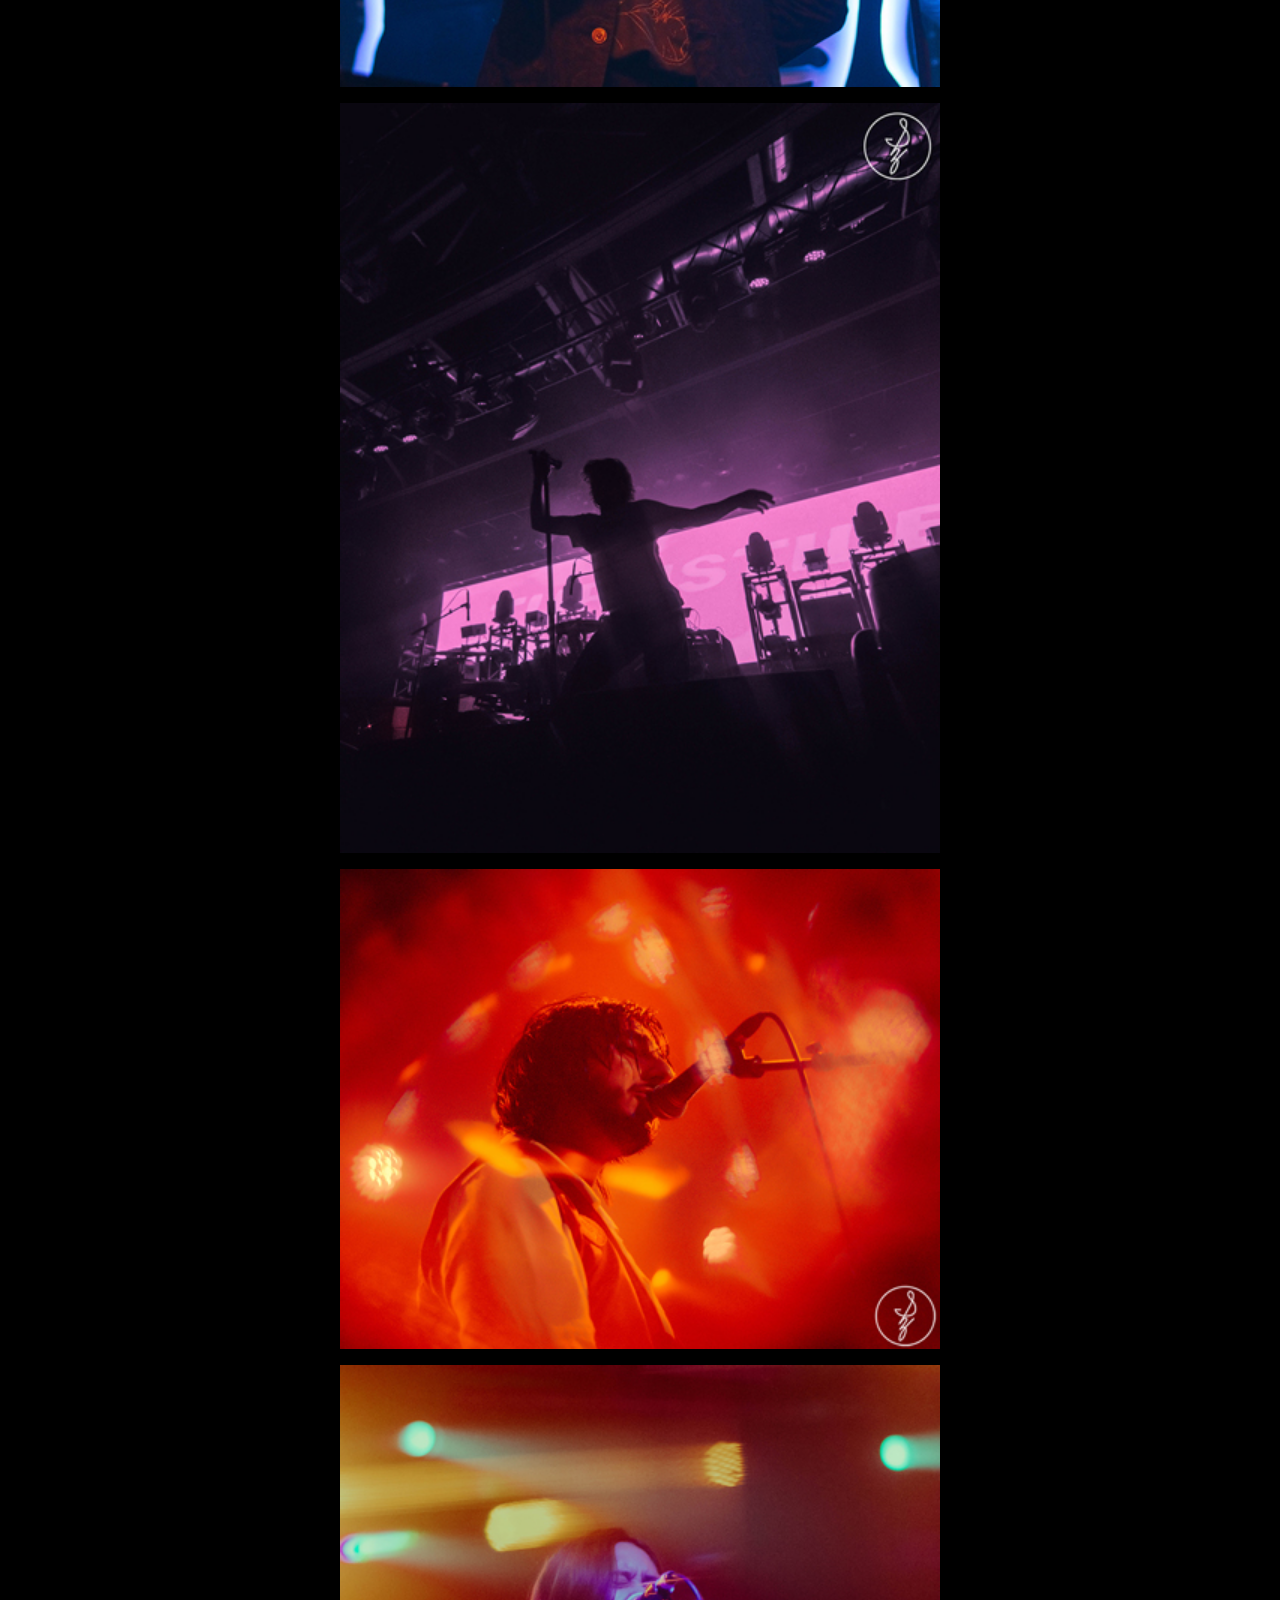
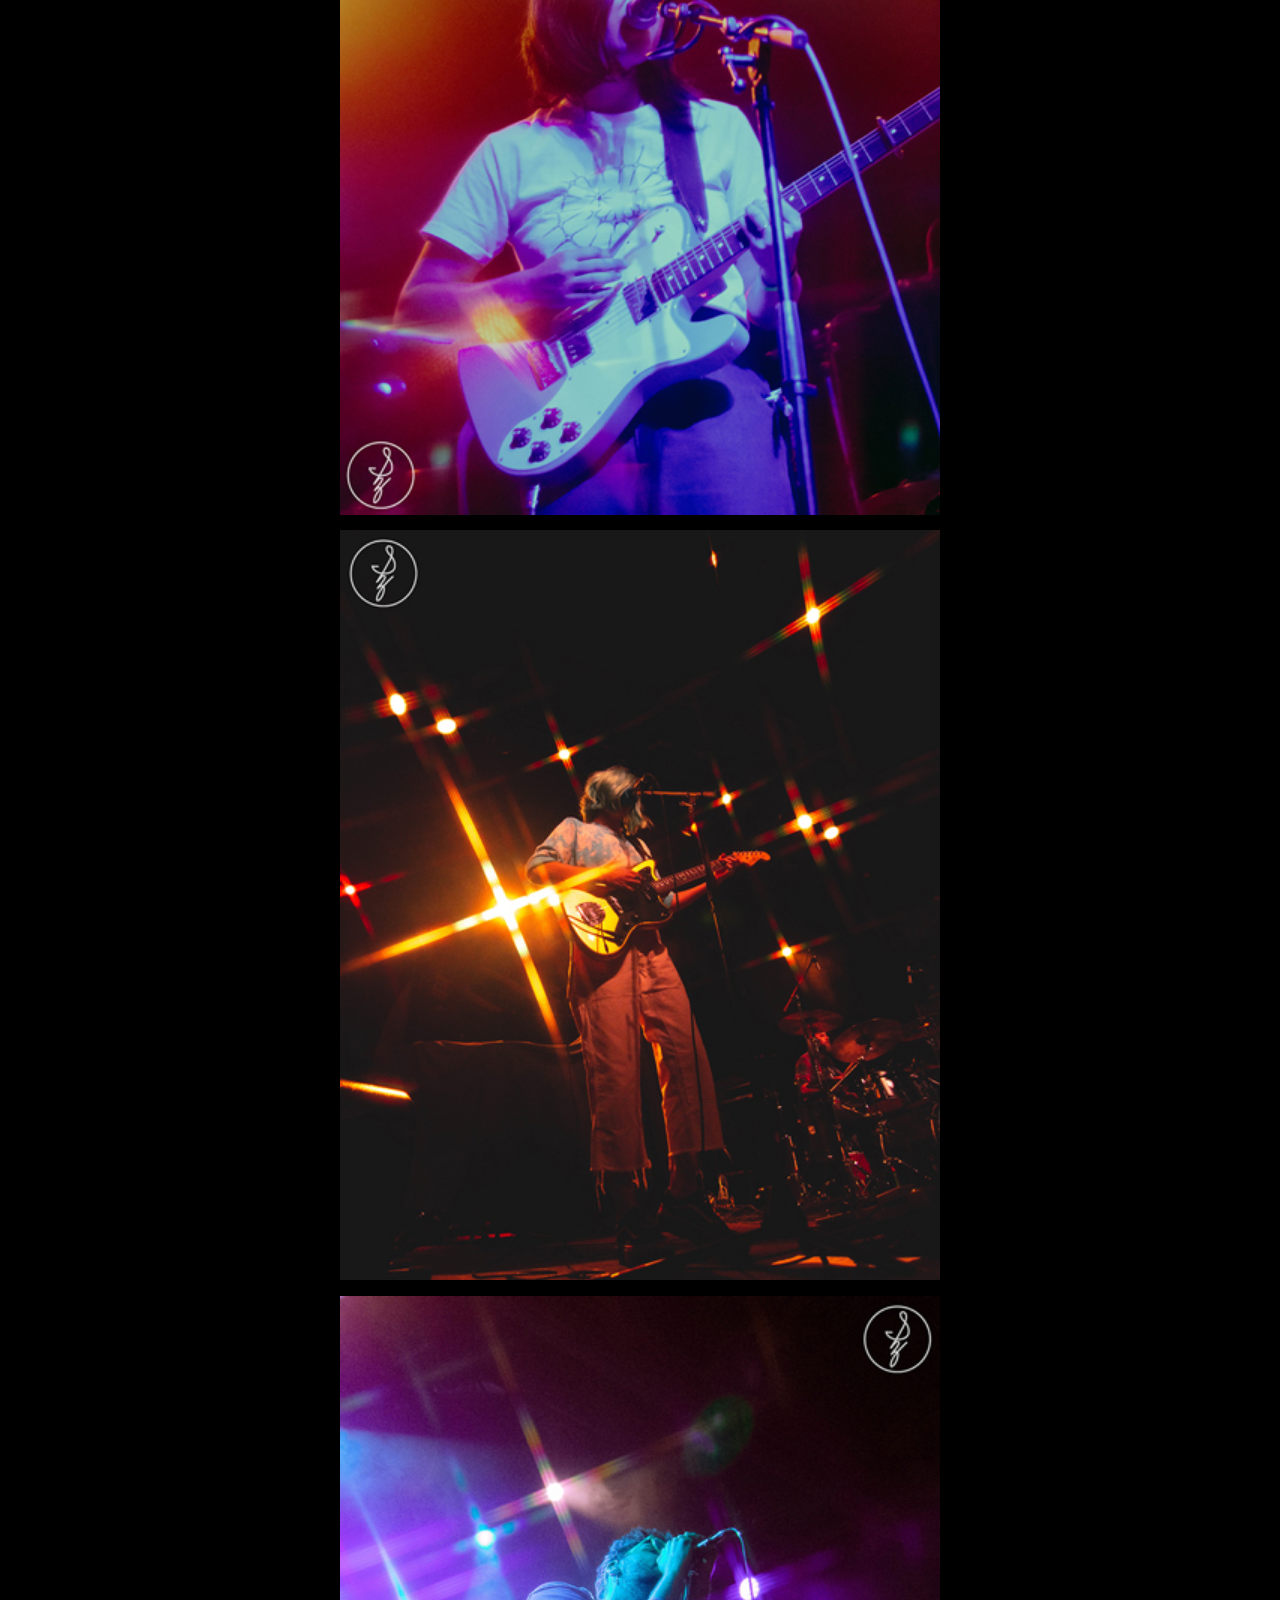
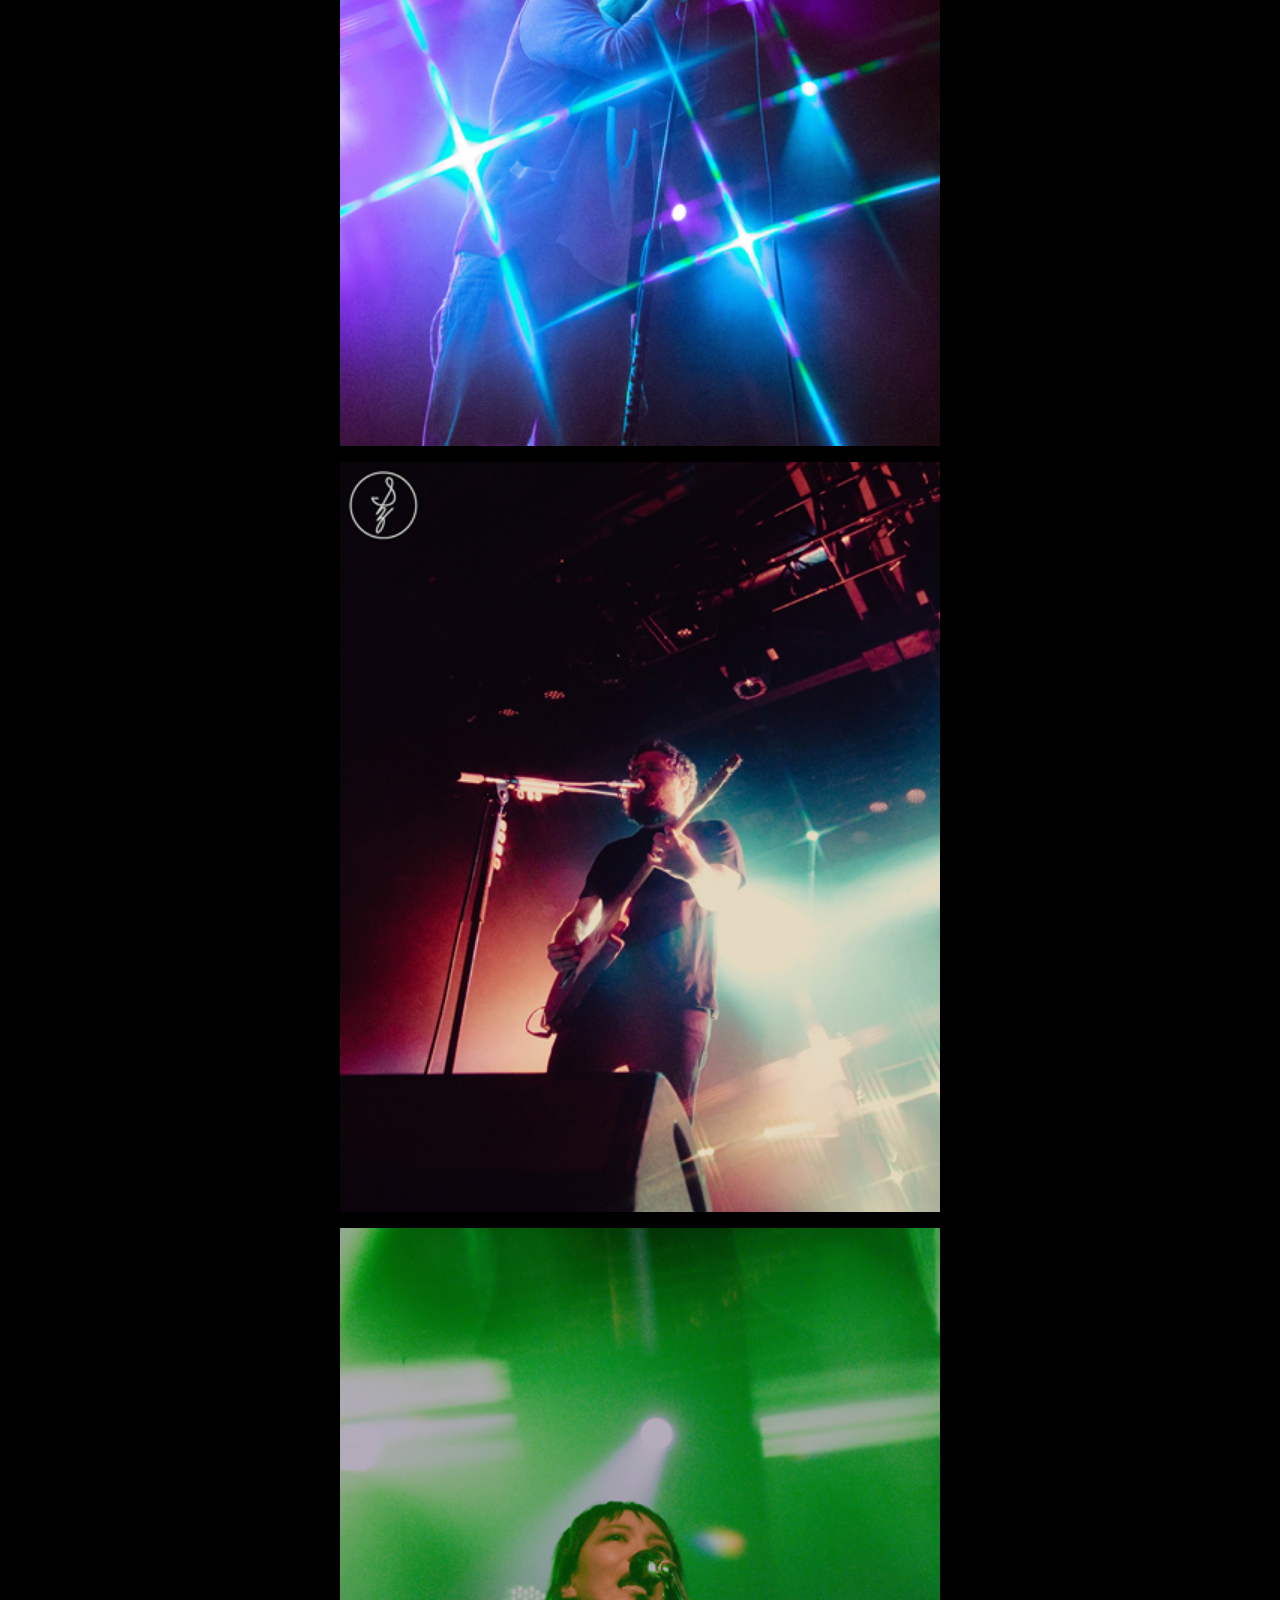
==== commit d42b35b1: "⚡️🚧 again" ====
--- a/index.html
+++ b/index.html
@@ -15,7 +15,7 @@
         <!--navbar here, get help for this!!-->
         <nav class="navbar">
             <ul class="nav-menu">
-                <li class="nav-item">
+                <li class="nav-item-active">
                     <a href="index.html">Concerts</a>
                 </li>
                 <li class="nav-item">
--- a/stylesheet.css
+++ b/stylesheet.css
@@ -332,7 +332,7 @@
   body {
     background-color:black;
     color: whitesmoke;
-   
+    zoom: 75%;
     margin-top: 1rem;
     margin-right: auto;
     margin-bottom: 1rem;
@@ -363,12 +363,15 @@
    h1 {
     background: linear-gradient(0deg, rgba(245,192,135,1) 0%, rgba(216,143,89,1) 100%);
     color: black;
-    margin: 0;
+    margin-top: 0;
+    margin-right: auto;
+    margin-left: auto;
+    margin-bottom: 0;
     border: 6rem;
     padding: 6rem;
     font-family: 'Work Sans', Helvetica, sans-serif;
     font-style: normal;
-    font-size: 4rem;
+    font-size: 3rem;
     font-weight: 300;
     text-align: center;
   }
@@ -421,24 +424,46 @@
 
   ul.nav-menu {
     list-style-type: none;
-    margin-top: 0.5rem;
+    margin-top: 1rem;
     margin-right: 0;
     margin-bottom: 1rem;
     margin-left: 0;
-    font-family: 'Work Sans', Helvetica, sans-serif;
-    font-size: 1.2rem;
+    padding: 0;
+    border: 0;
+    font-size: 0;
+    background-color: rgba(245,192,135,1);
+    text-align: left;
+  }
+
+  li.nav-item {
+    display: inline-block;
+    background-color: rgba(245,192,135,1);
+    margin: 0;
+    padding: 1rem;
+    font-family: 'Work Sans', Helvetica, sans-serif;
+    font-size: 1rem;
     font-weight: 400;
-    line-height: 1.5rem;
-    text-align: left;
-  }
-
- .header-logo {
+    text-align: center;
+  }
+
+  li.nav-item-active {
+    display: inline-block;
+    background-color: rgba(216,143,89,1);
+    margin: 0;
+    padding: 1rem;
+    font-family: 'Work Sans', Helvetica, sans-serif;
+    font-size: 1rem;
+    font-weight: 400;
+    text-align: center; 
+  }
+
+  .header-logo {
     max-width: 100px;
     margin: 0;
     padding-left:1rem;
   }
 
- .about {
+  .about {
    text-align: center;
    font-size: 1.2rem
  }
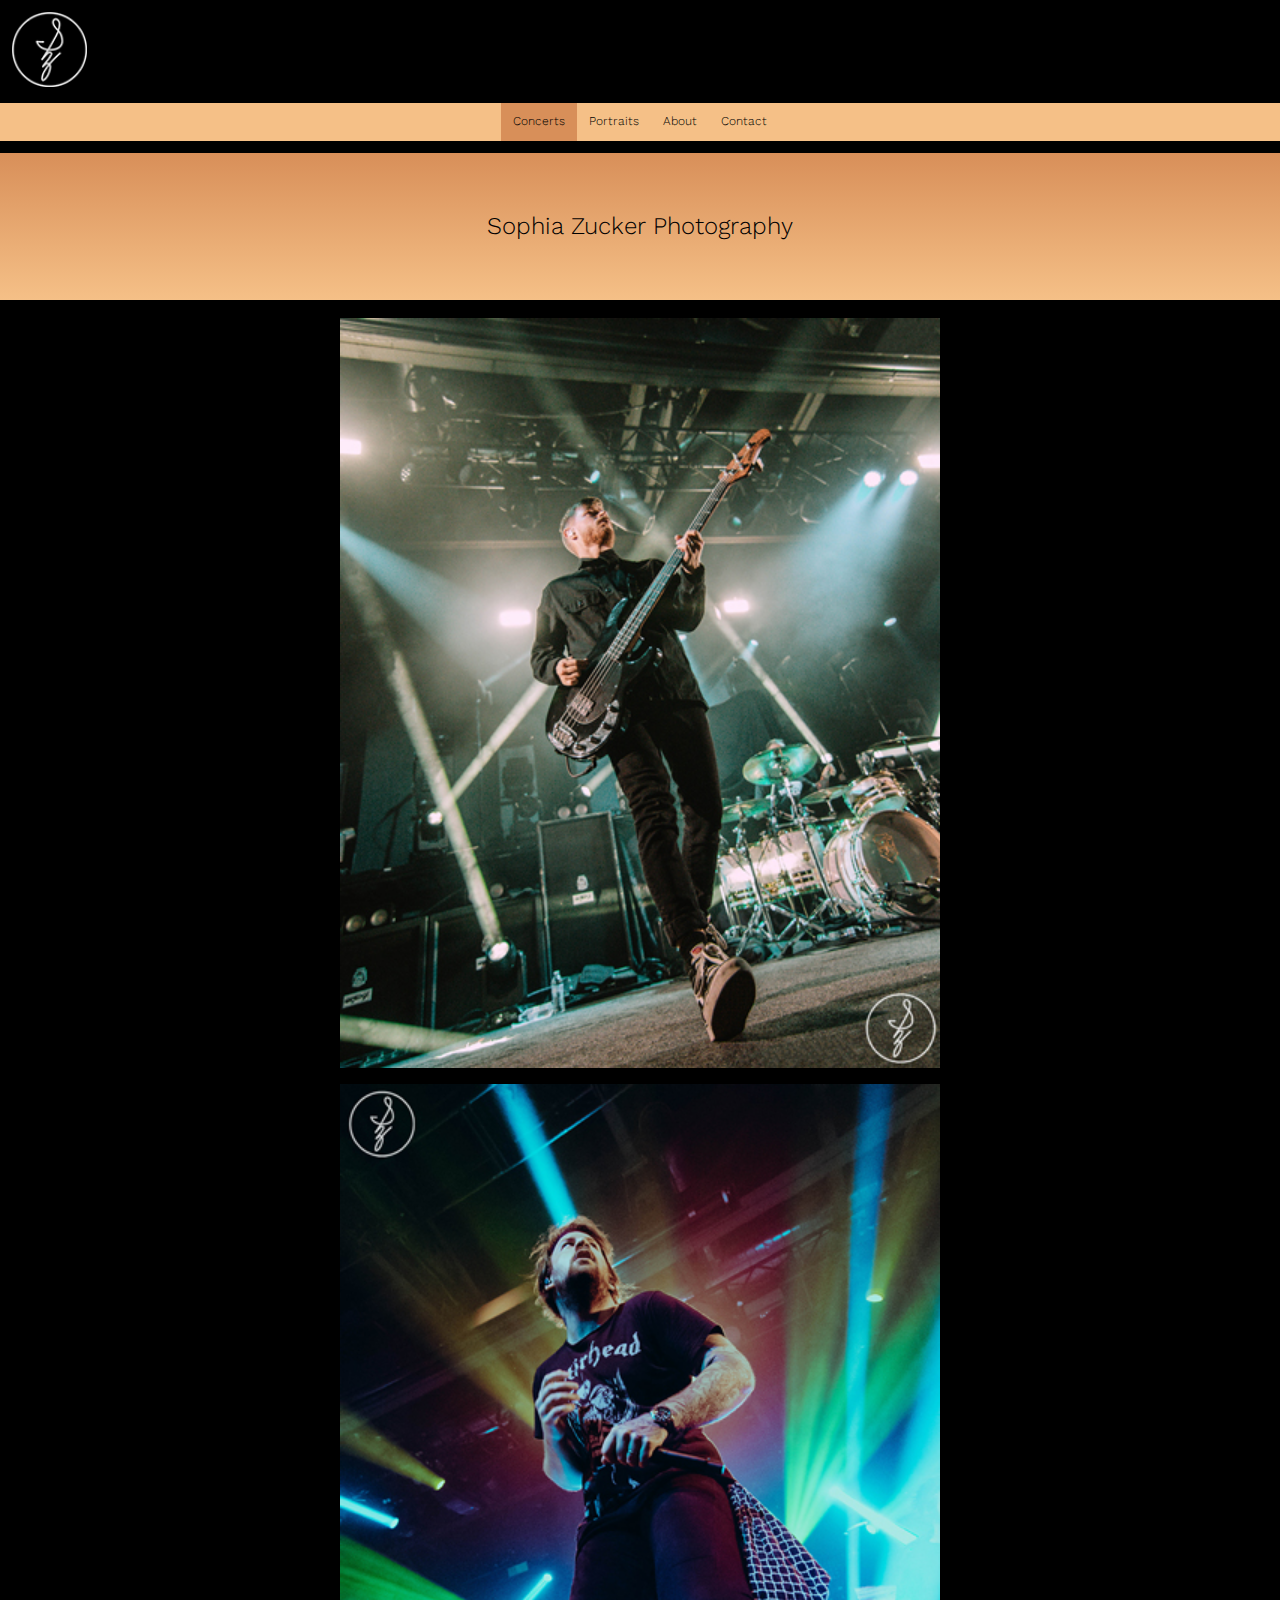
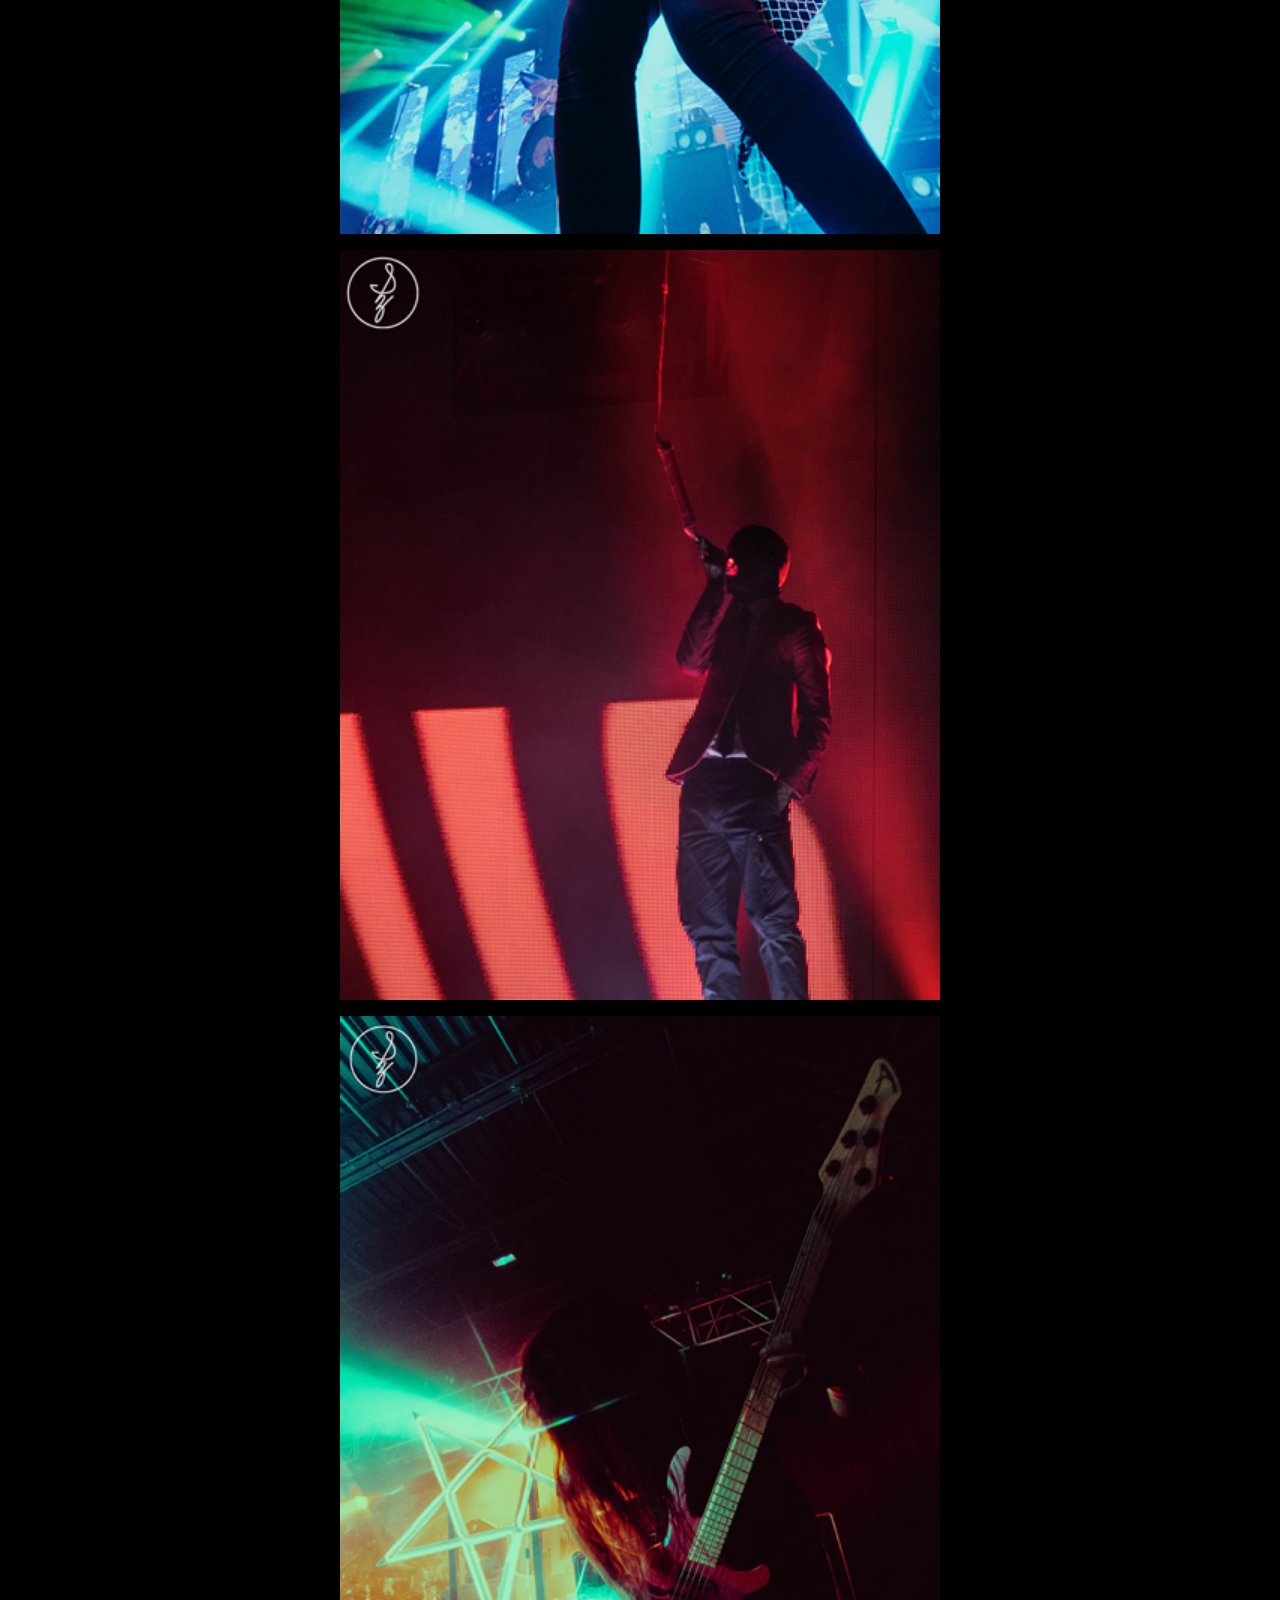
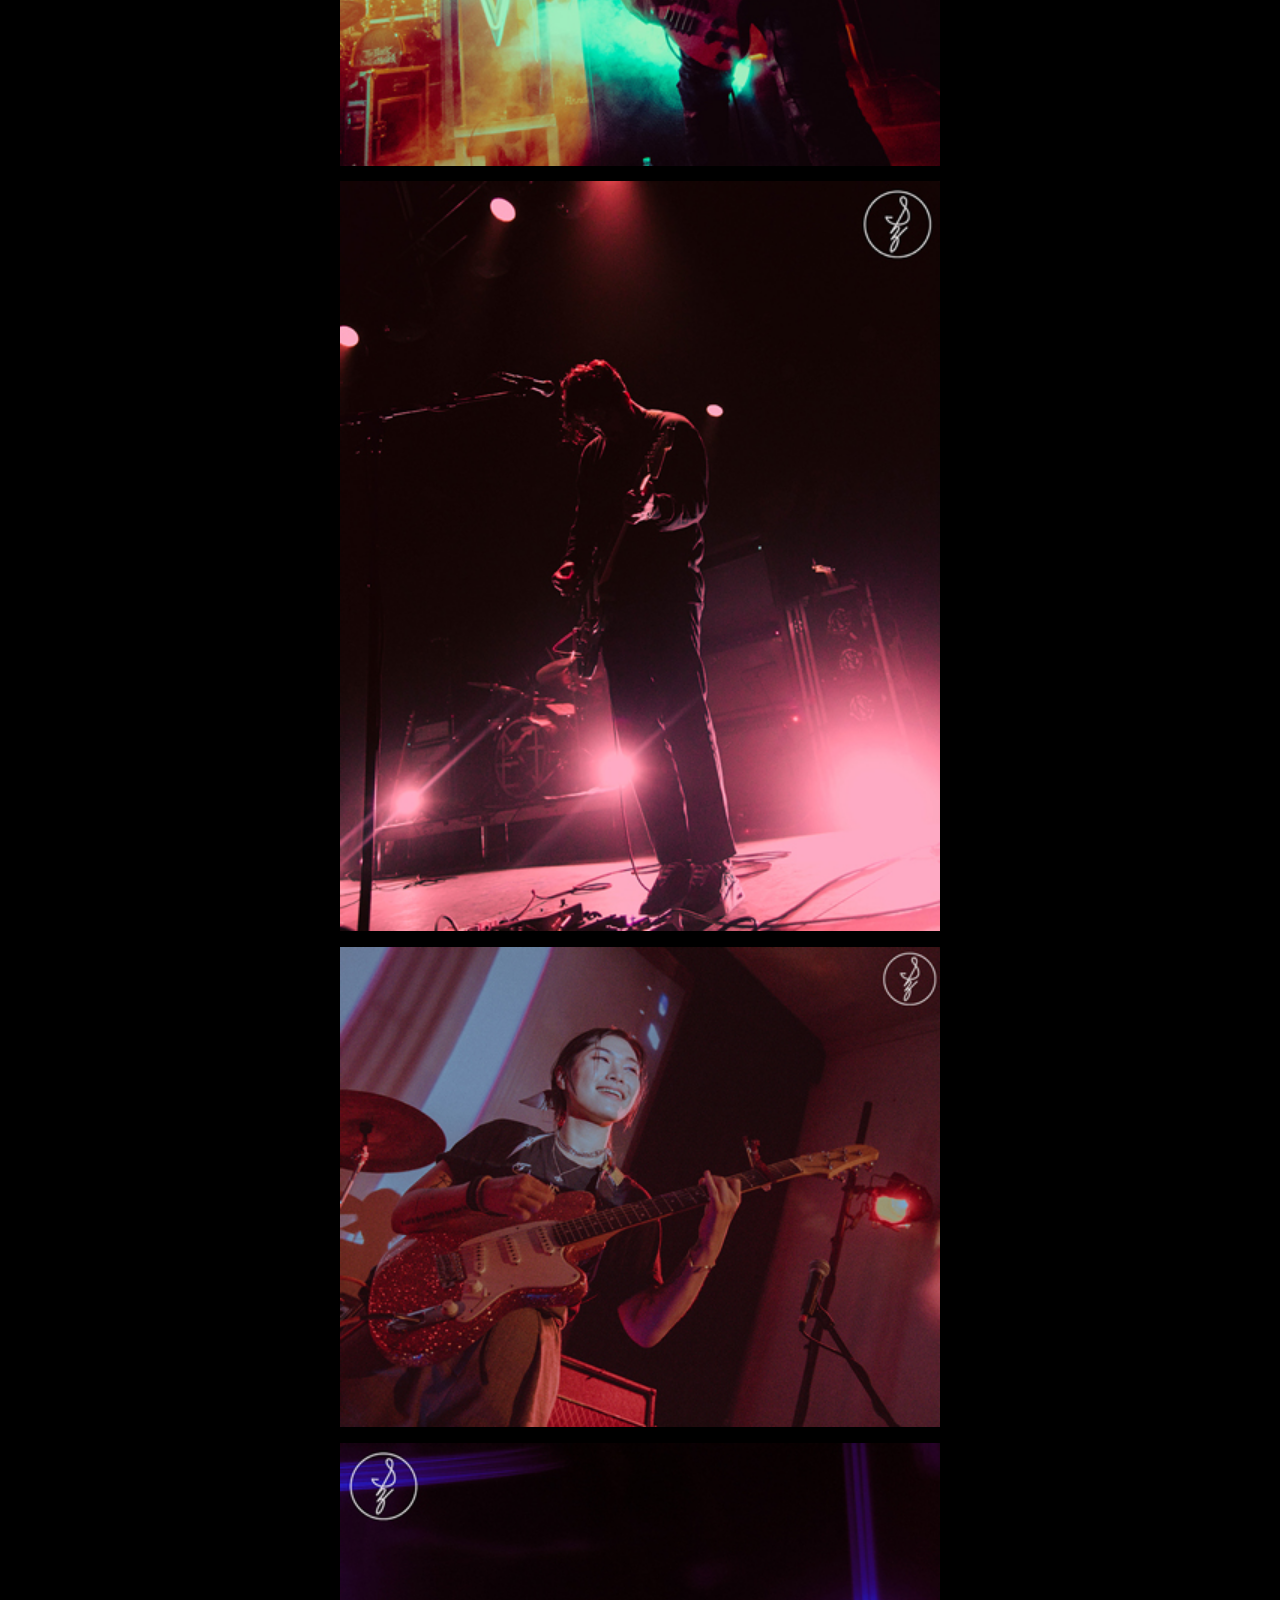
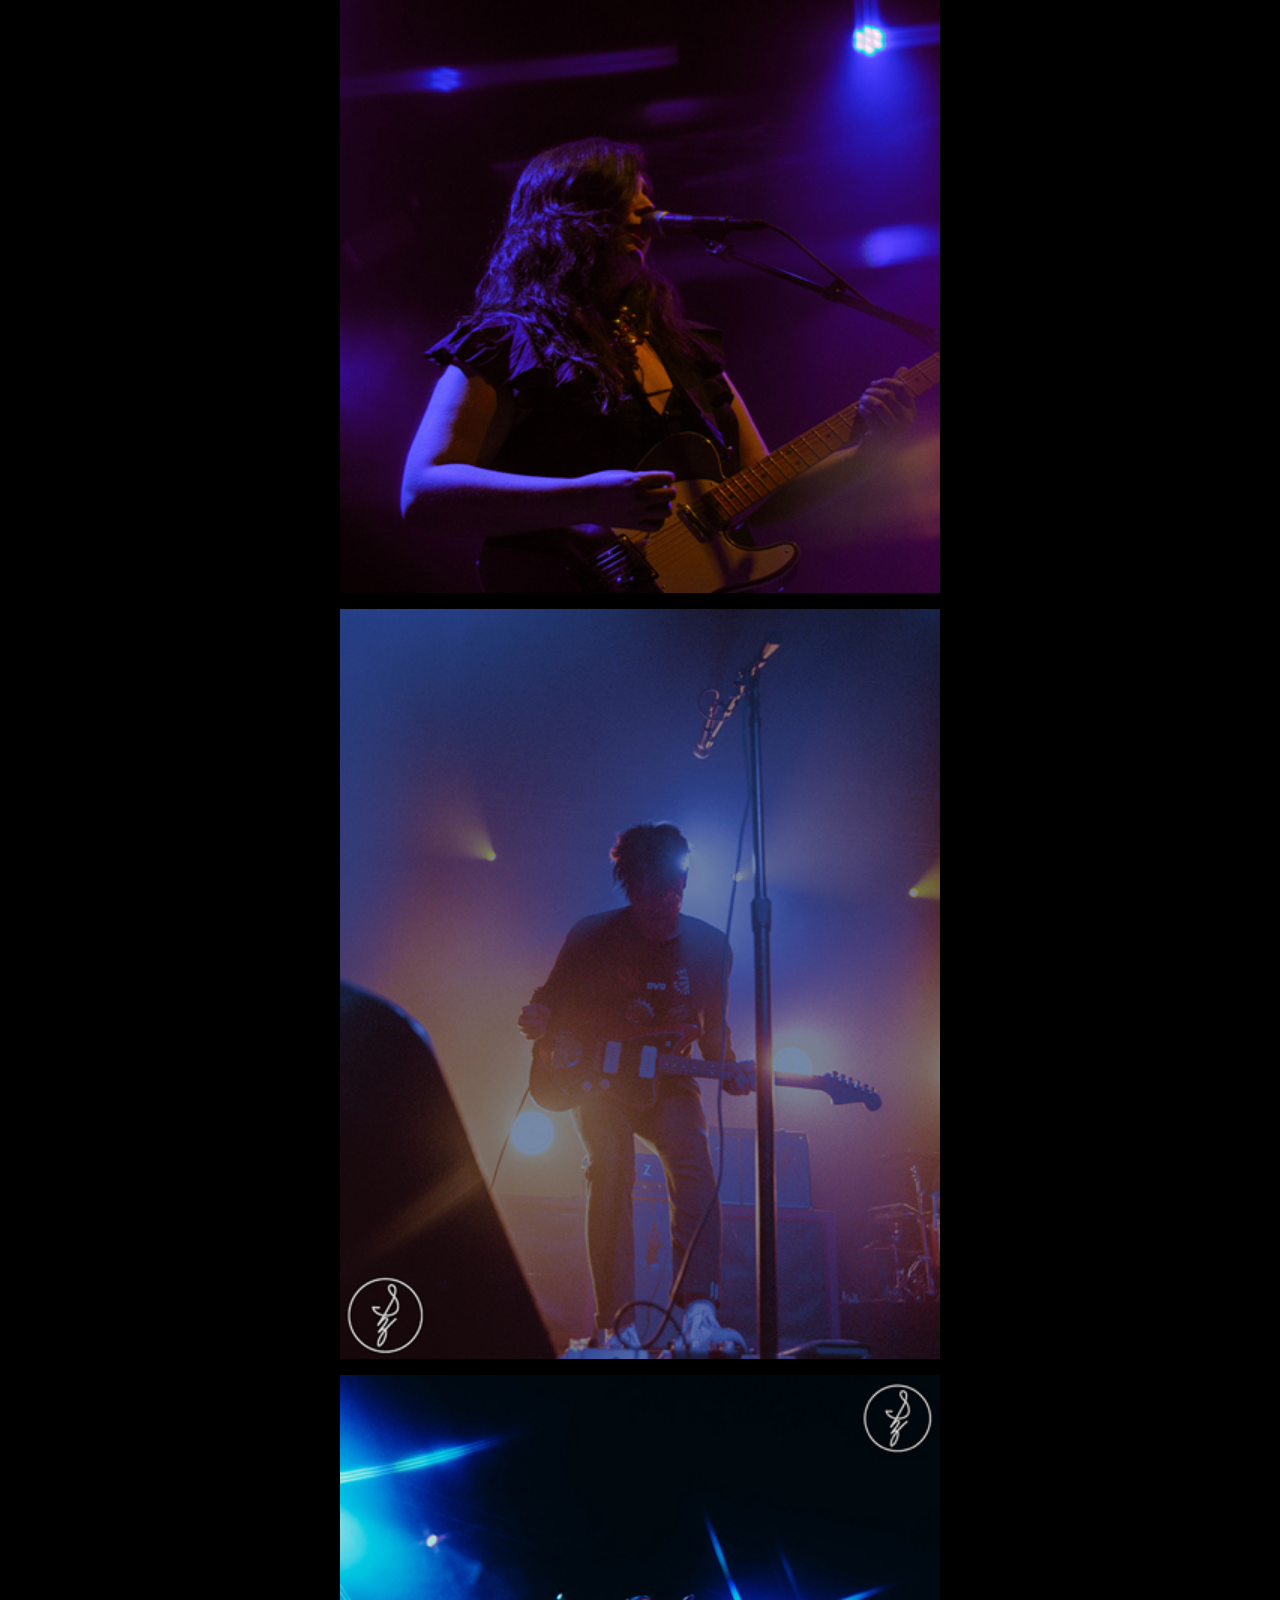
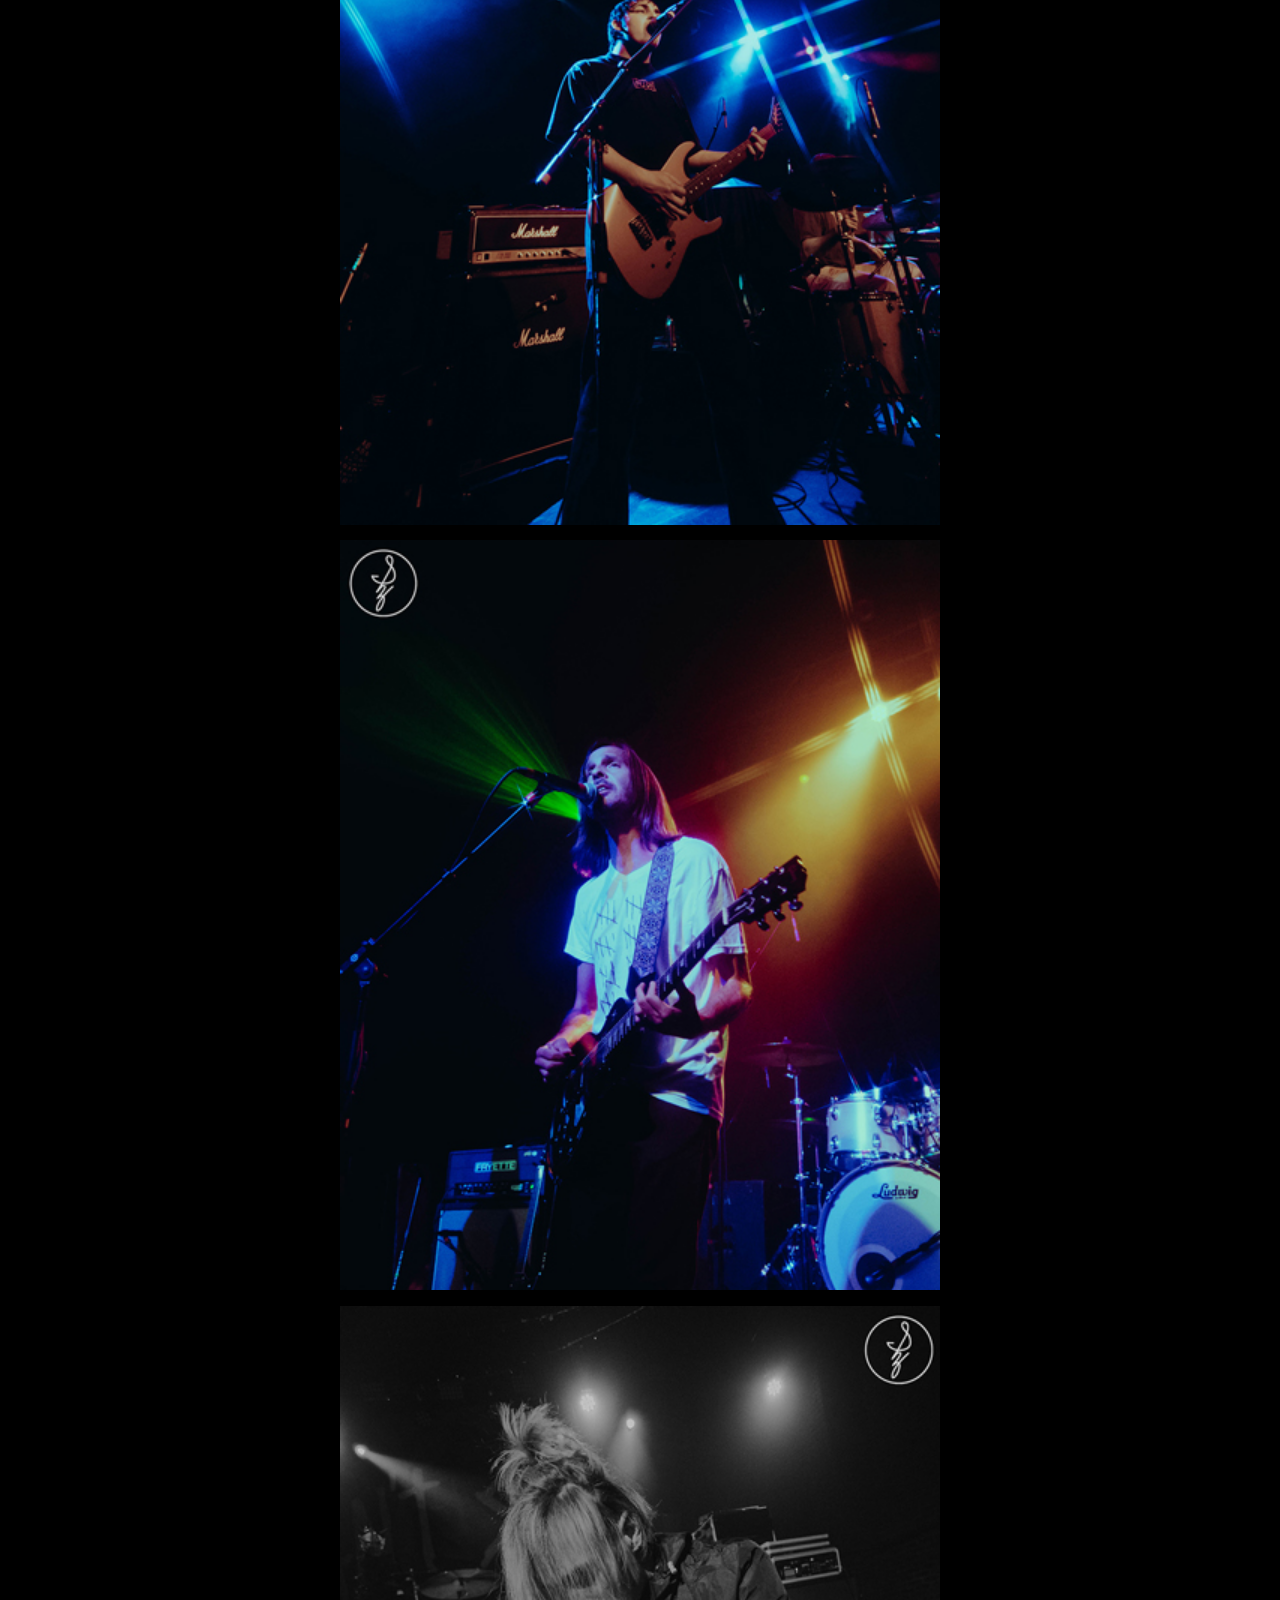
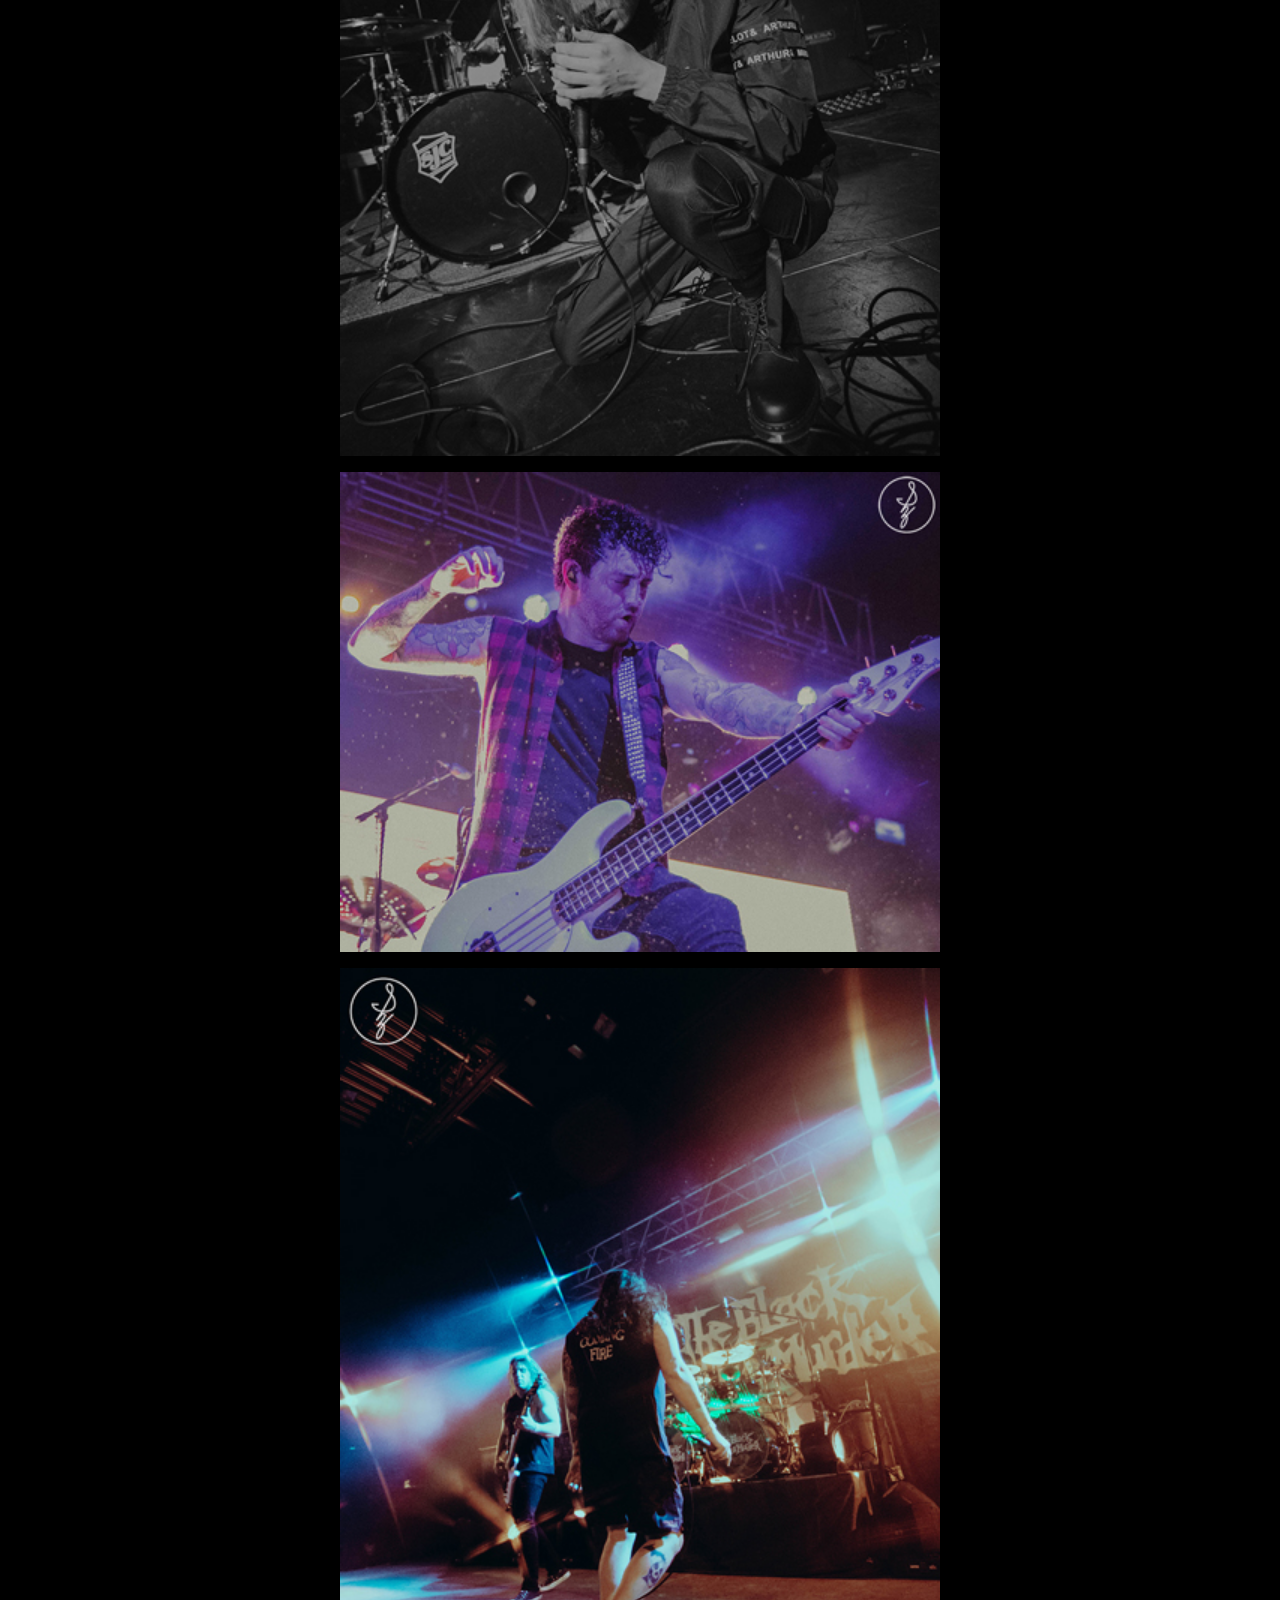
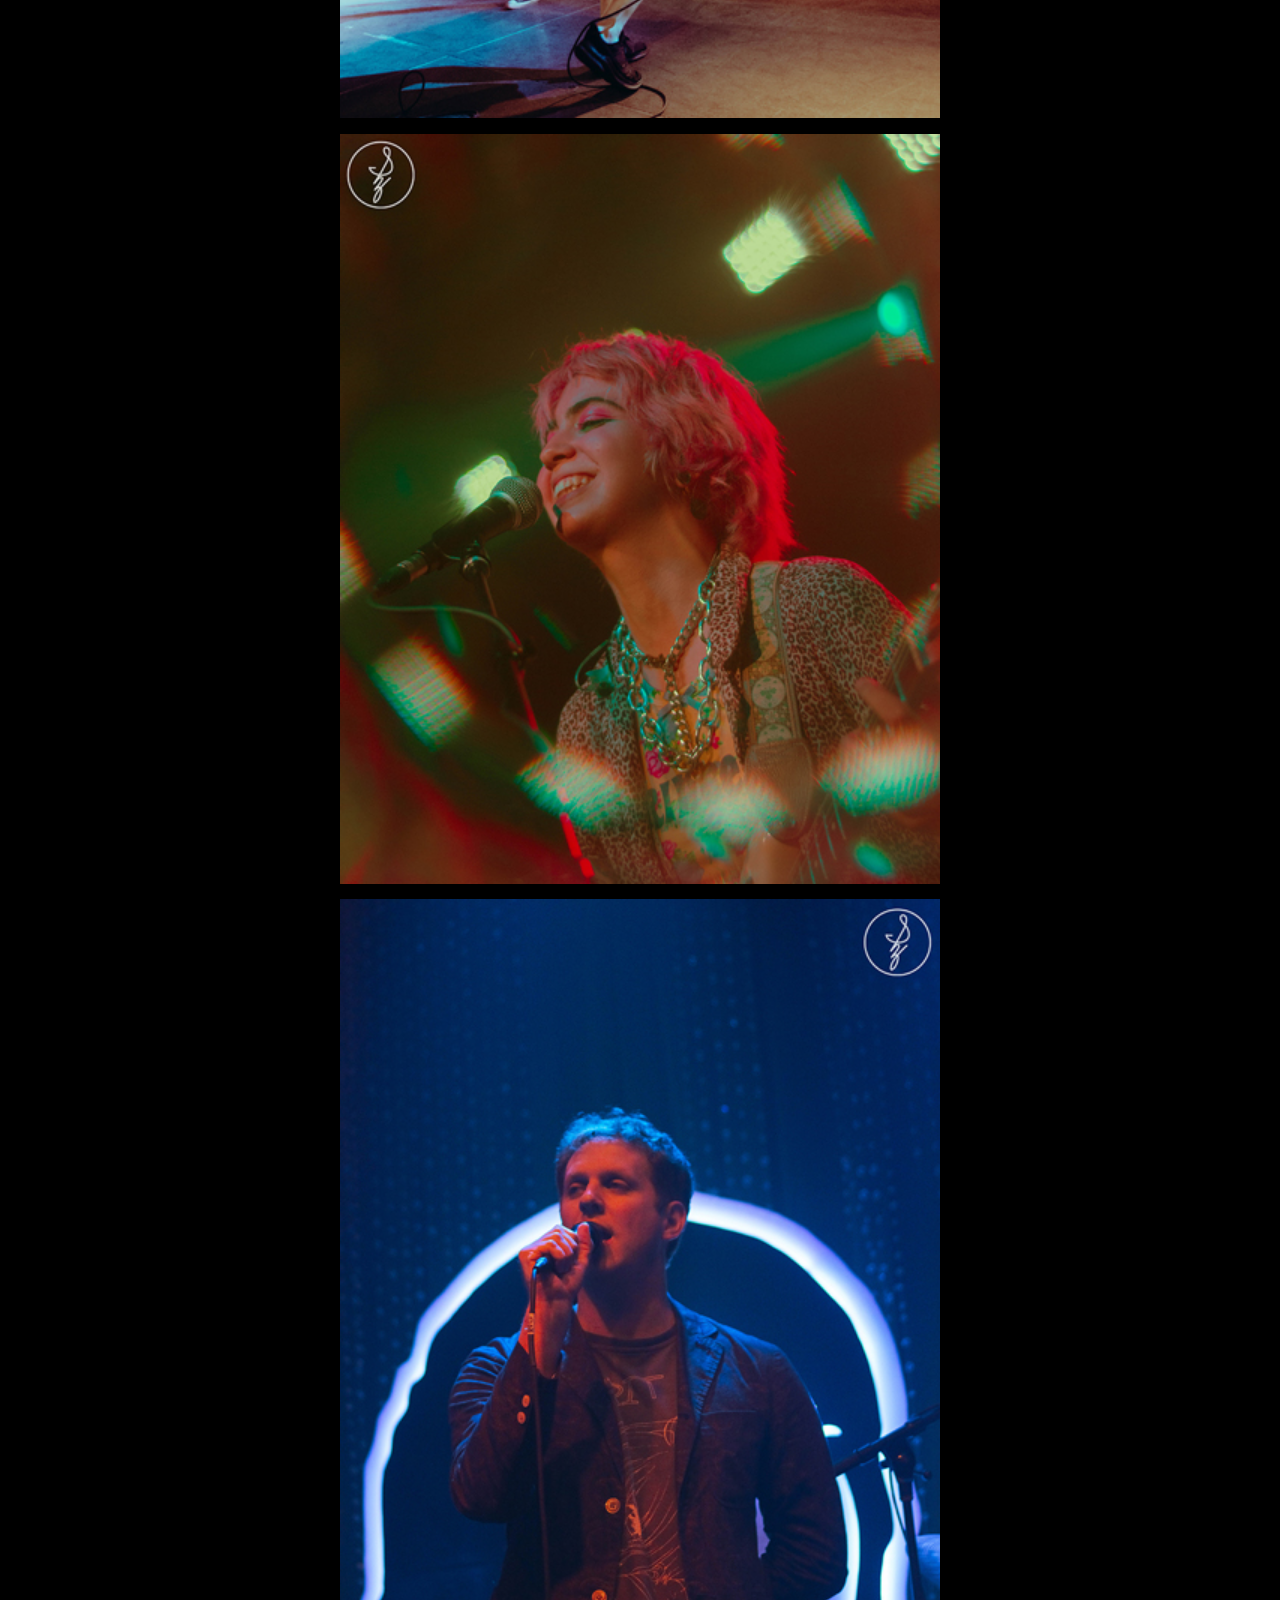
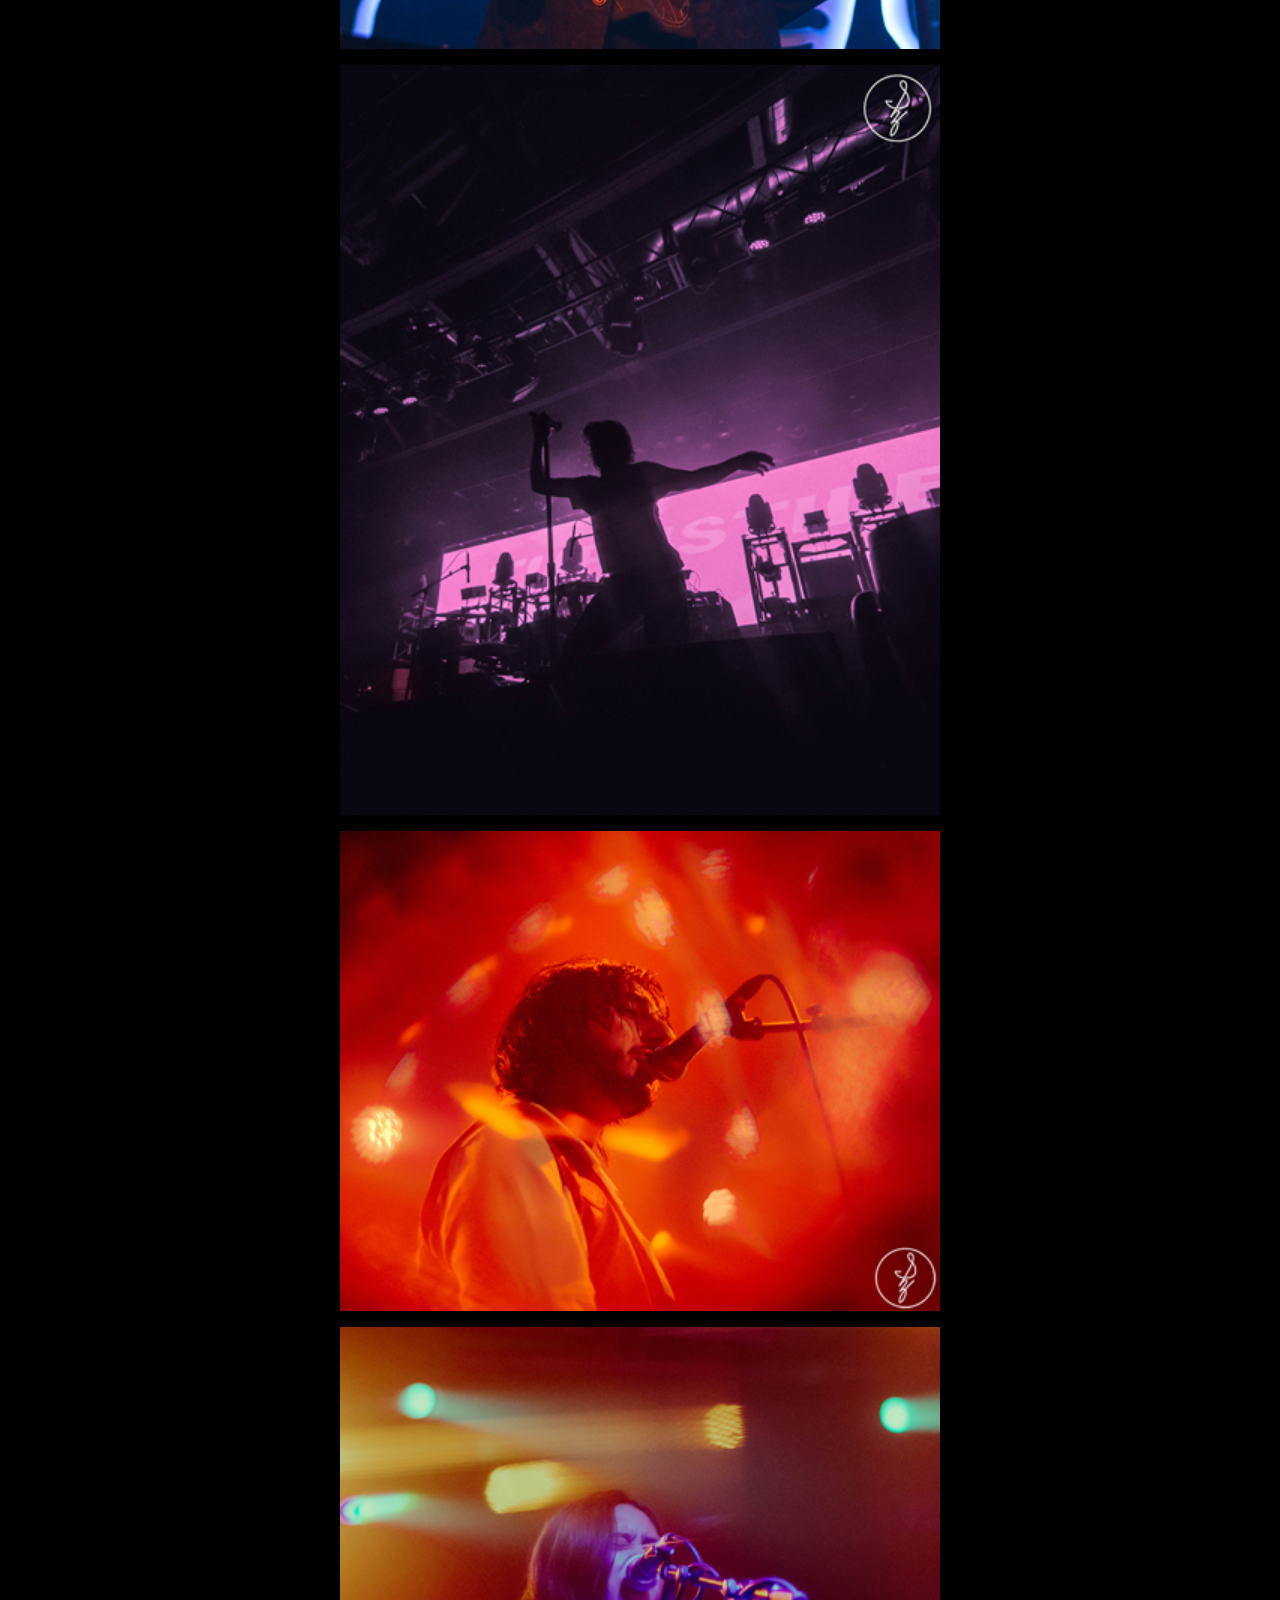
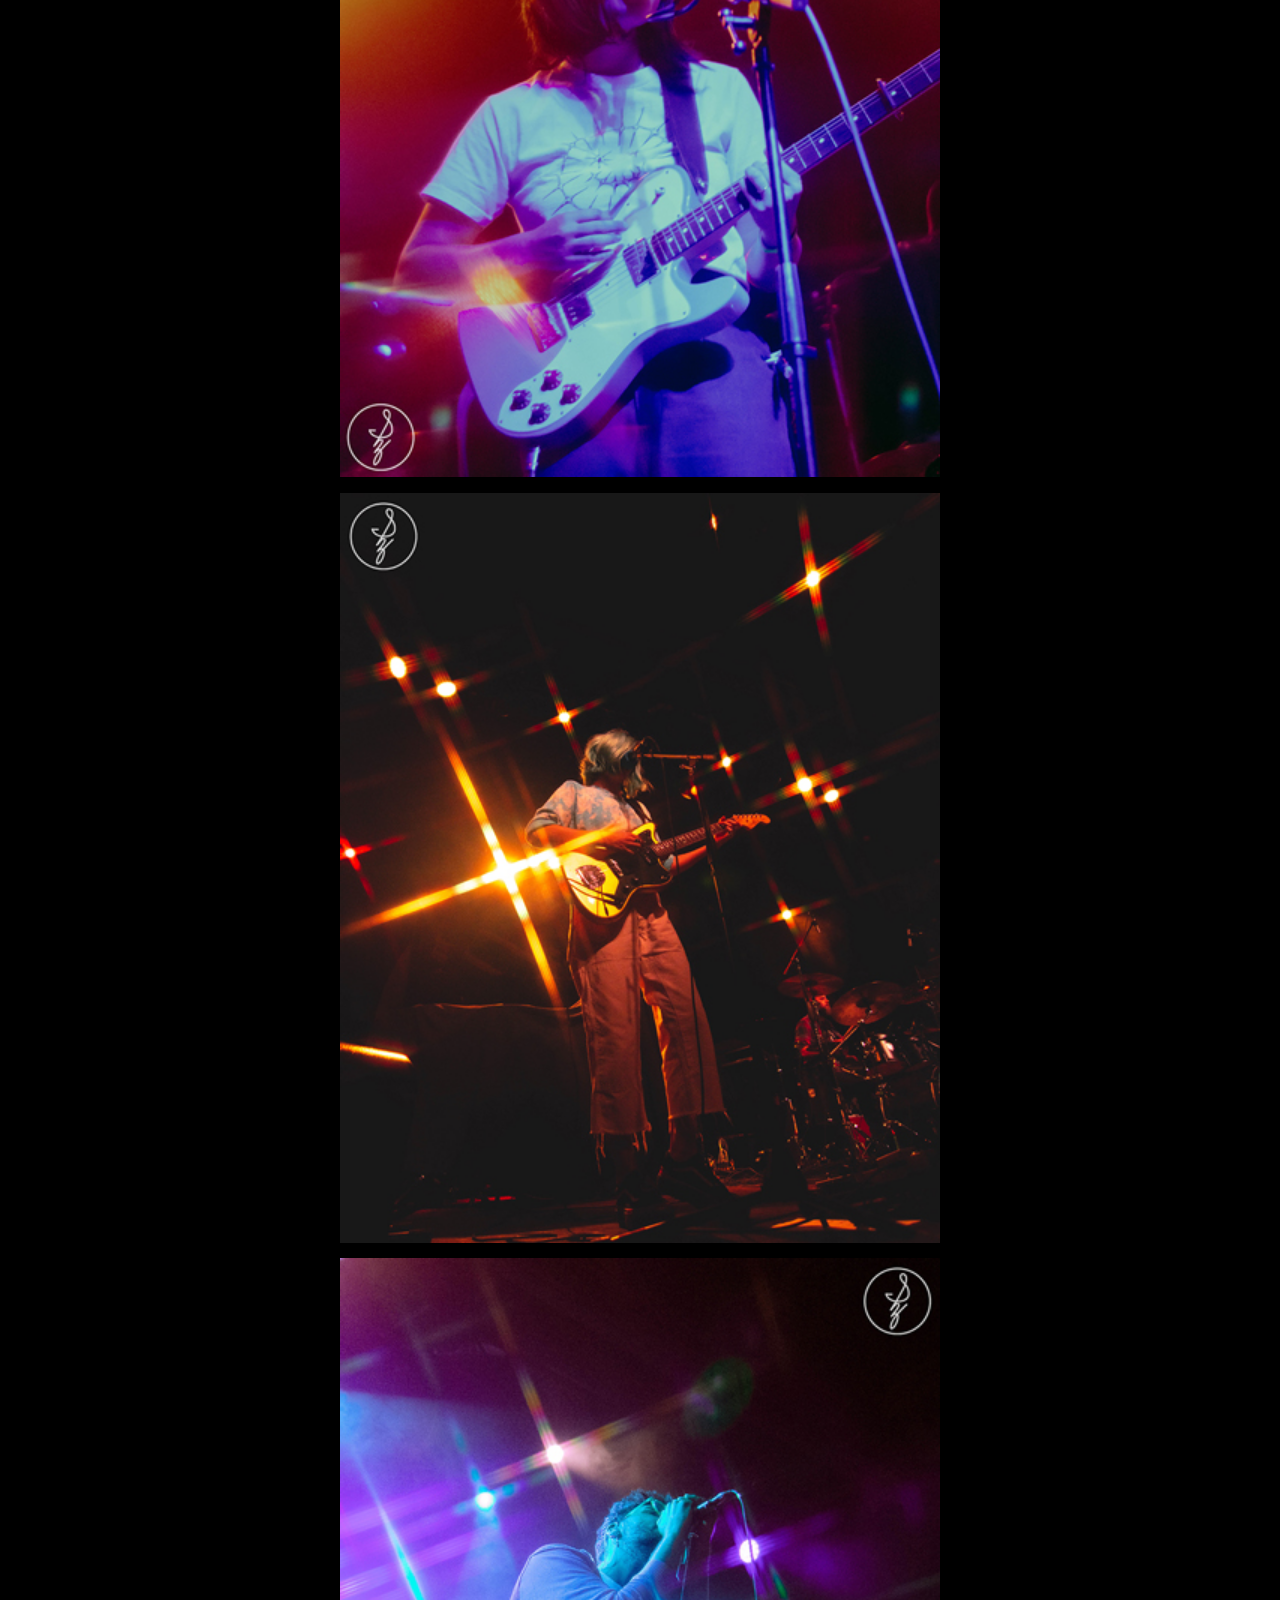
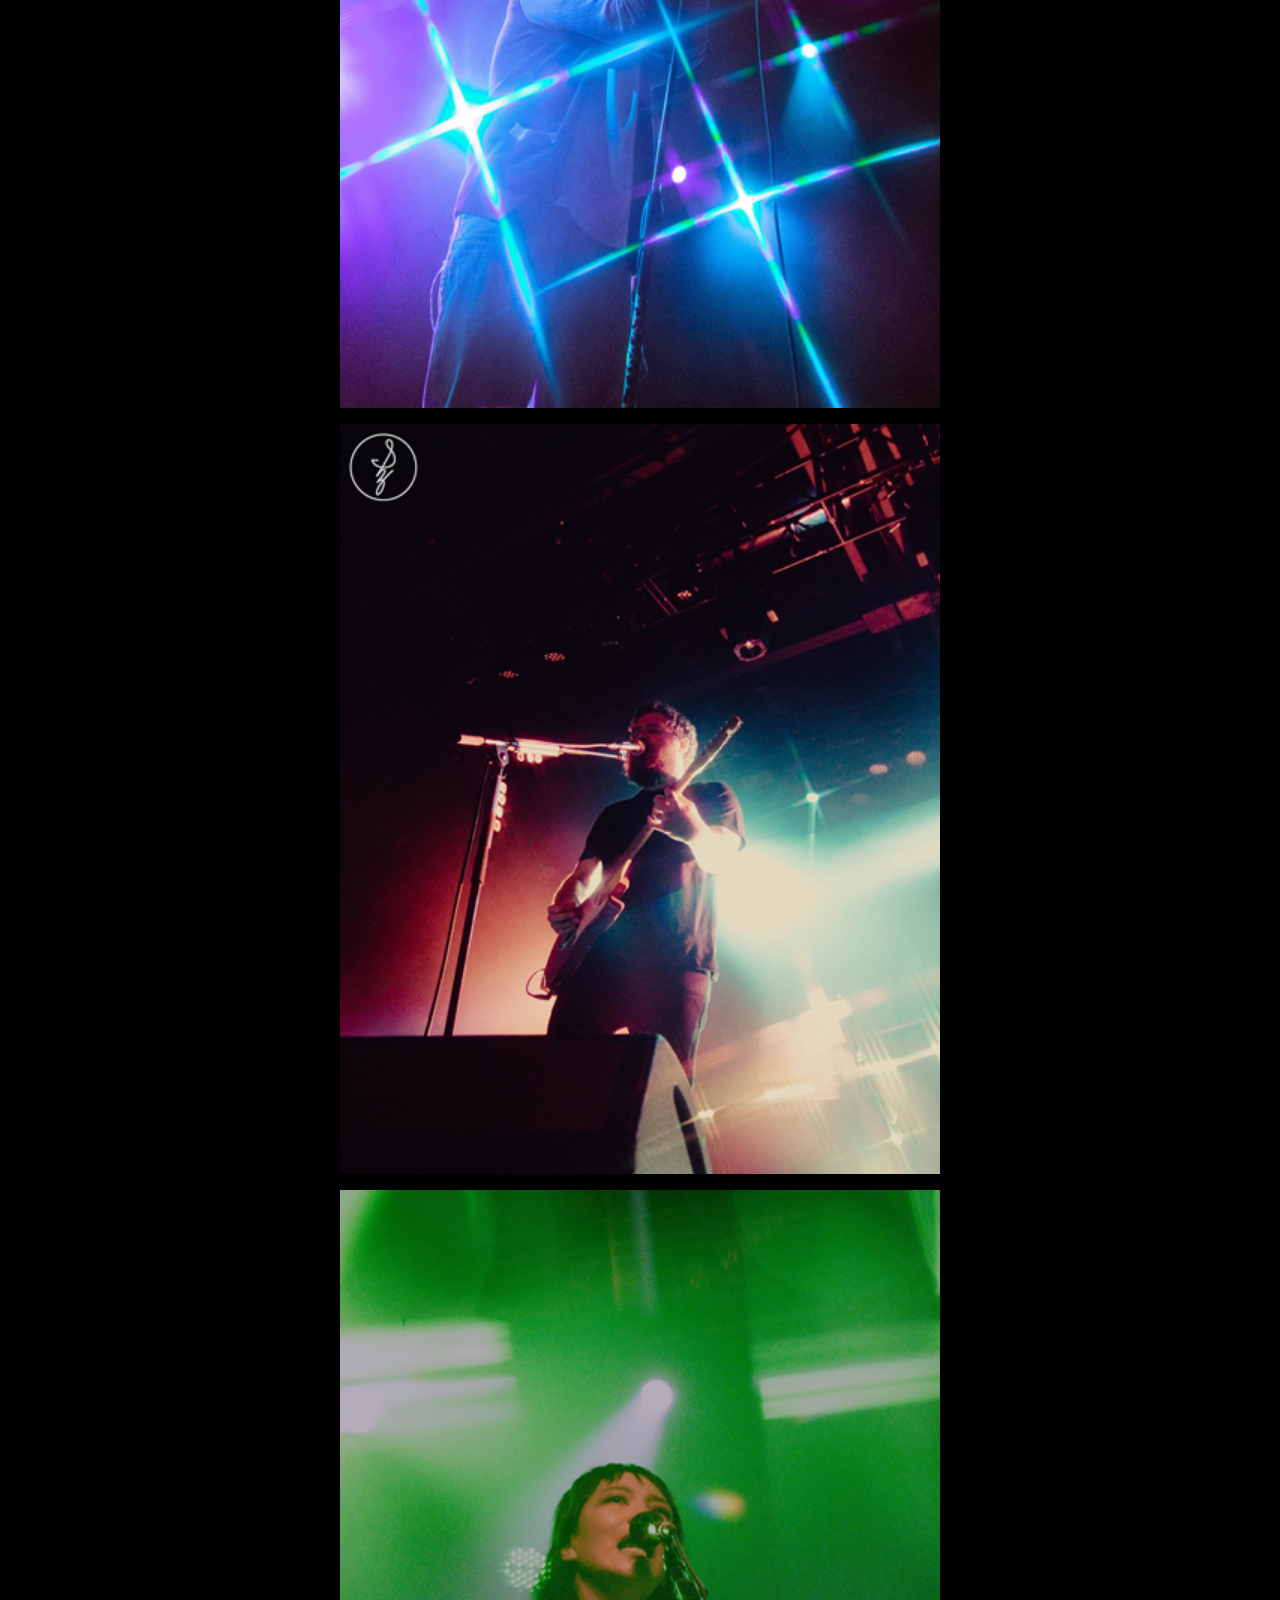
==== commit cf0ff4d0: "💄📱 Just kidding now I'm done" ====
--- a/index.html
+++ b/index.html
@@ -12,7 +12,7 @@
         <!--logo here-->
         <img class="header-logo" src="images/Logo.png" alt="Logo">
     </header>
-        <!--navbar here, get help for this!!-->
+        <!--navbar here, changed from hamburger to horizontal!-->
         <nav class="navbar">
             <ul class="nav-menu">
                 <li class="nav-item-active">
@@ -28,11 +28,6 @@
                     <a href="contact.html">Contact</a>
                 </li>
             </ul>
-            <div class="hamburger">
-                <span class="bar"></span>
-                <span class="bar"></span>
-                <span class="bar"></span>
-            </div>
                 </nav>
     <header>
         <!--big section here with name-->
--- a/stylesheet.css
+++ b/stylesheet.css
@@ -325,8 +325,9 @@
 
   @font-face {
     font-family: 'Work Sans';
-    src: url(../fonts/WorkSans-Light.woff2) (format('woff2'));
+    src: url('../fonts/WorkSans-Light.woff2') format('woff2');
     font-style: normal;
+    font-display: swap;
   }
 
   body {
@@ -363,15 +364,16 @@
    h1 {
     background: linear-gradient(0deg, rgba(245,192,135,1) 0%, rgba(216,143,89,1) 100%);
     color: black;
+    display: block;
     margin-top: 0;
     margin-right: auto;
     margin-left: auto;
     margin-bottom: 0;
-    border: 6rem;
-    padding: 6rem;
+    border: 5rem;
+    padding: 5rem;
     font-family: 'Work Sans', Helvetica, sans-serif;
     font-style: normal;
-    font-size: 3rem;
+    font-size: 2rem;
     font-weight: 300;
     text-align: center;
   }
@@ -432,7 +434,7 @@
     border: 0;
     font-size: 0;
     background-color: rgba(245,192,135,1);
-    text-align: left;
+    text-align: center;
   }
 
   li.nav-item {
@@ -457,14 +459,25 @@
     text-align: center; 
   }
 
+  a {
+    color:black;
+    text-decoration: none;
+  }
+
   .header-logo {
     max-width: 100px;
     margin: 0;
     padding-left:1rem;
   }
 
+  .header {
+    width: 100%;
+    text-align: center;
+    overflow: visible;
+  }
+
   .about {
-   text-align: center;
+   text-align: left;
    font-size: 1.2rem
  }
 
@@ -475,5 +488,6 @@
     margin-left: 1rem;
     font-size: 1rem;
     font-weight: 400;
+    text-align: center;
   }
  